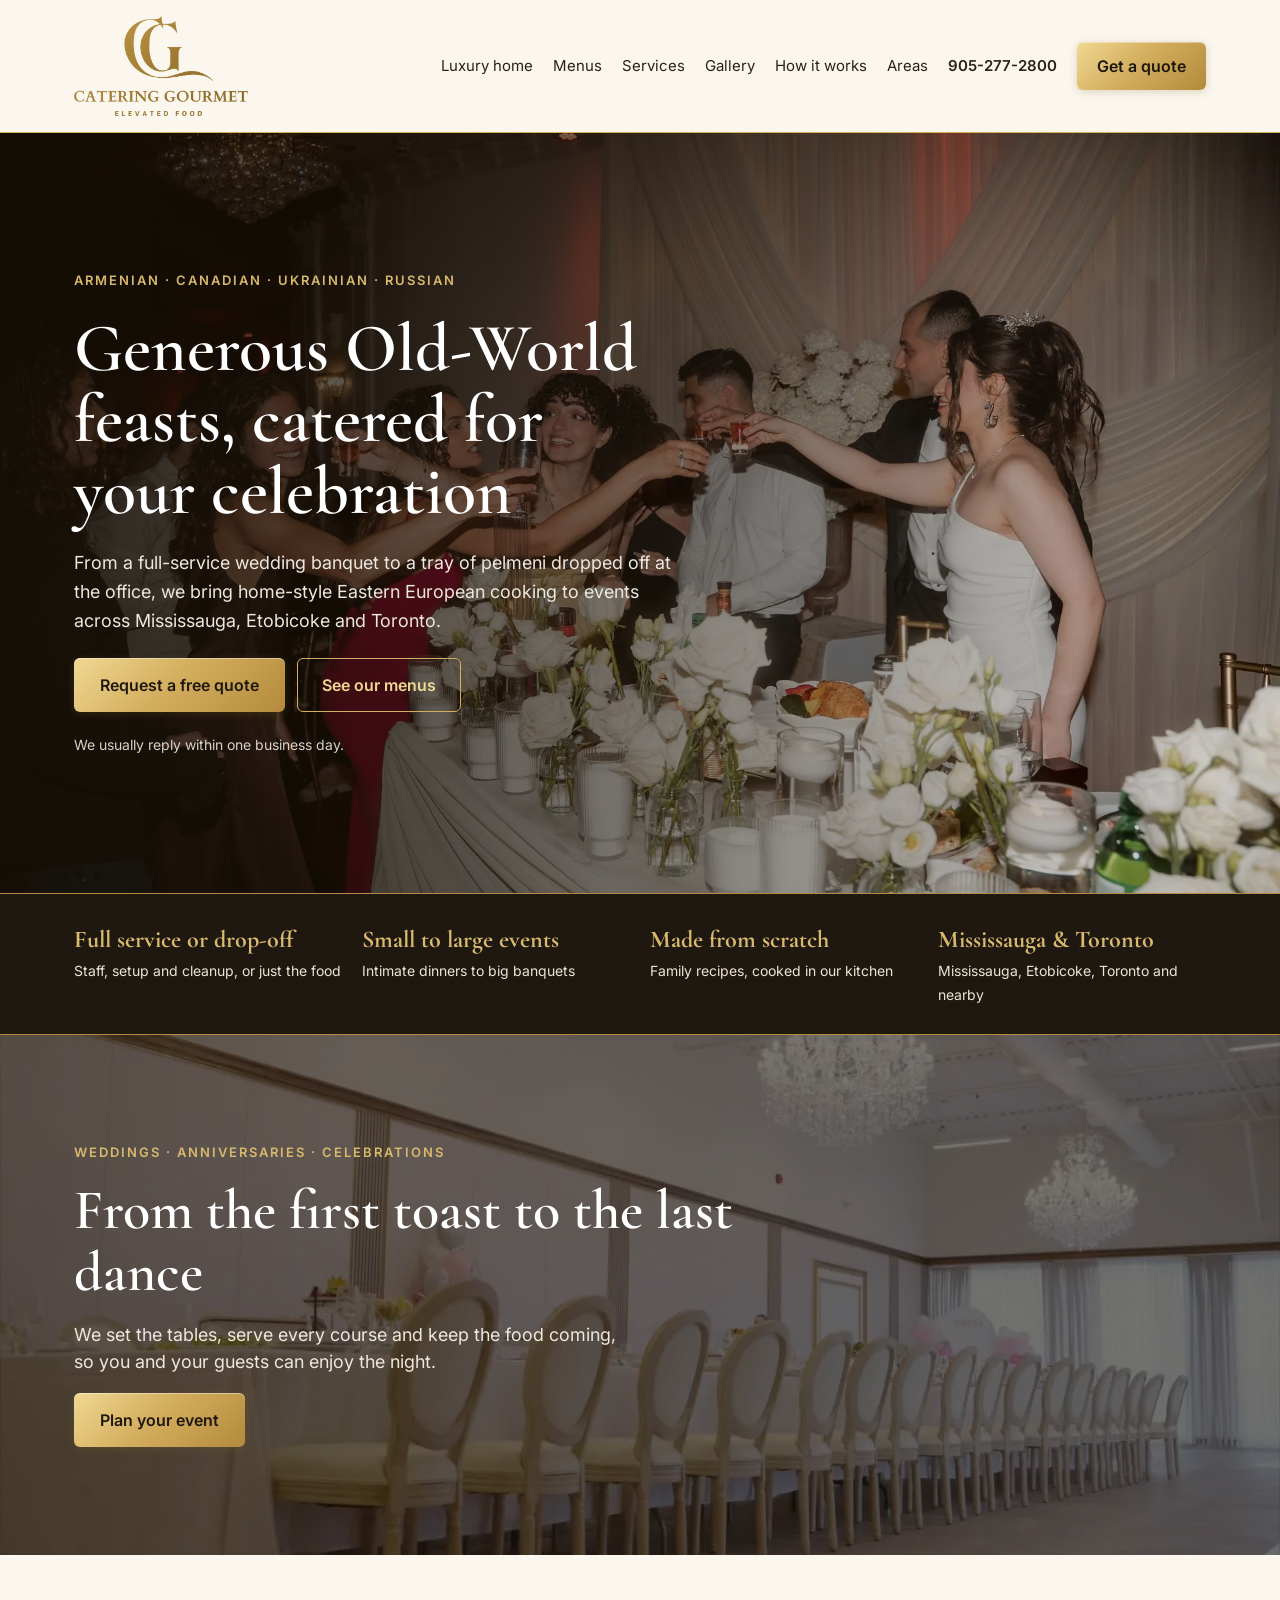
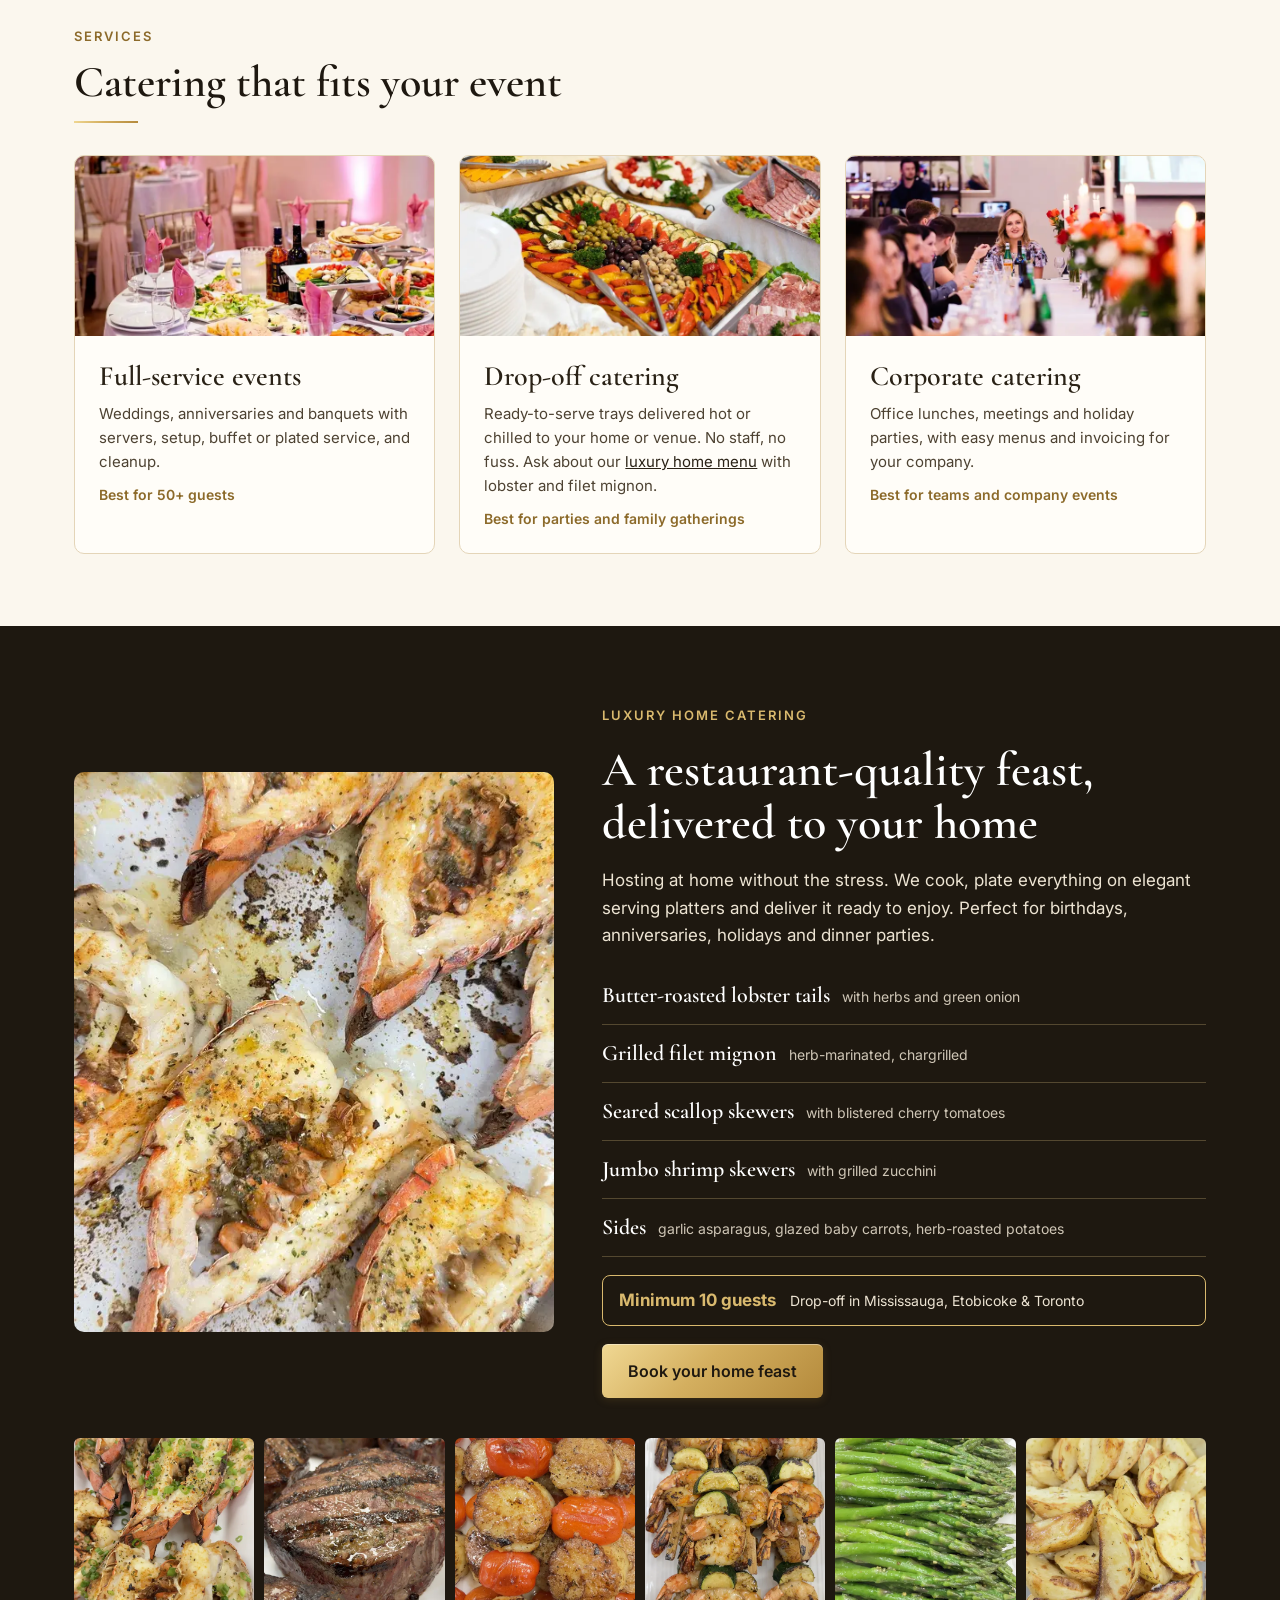
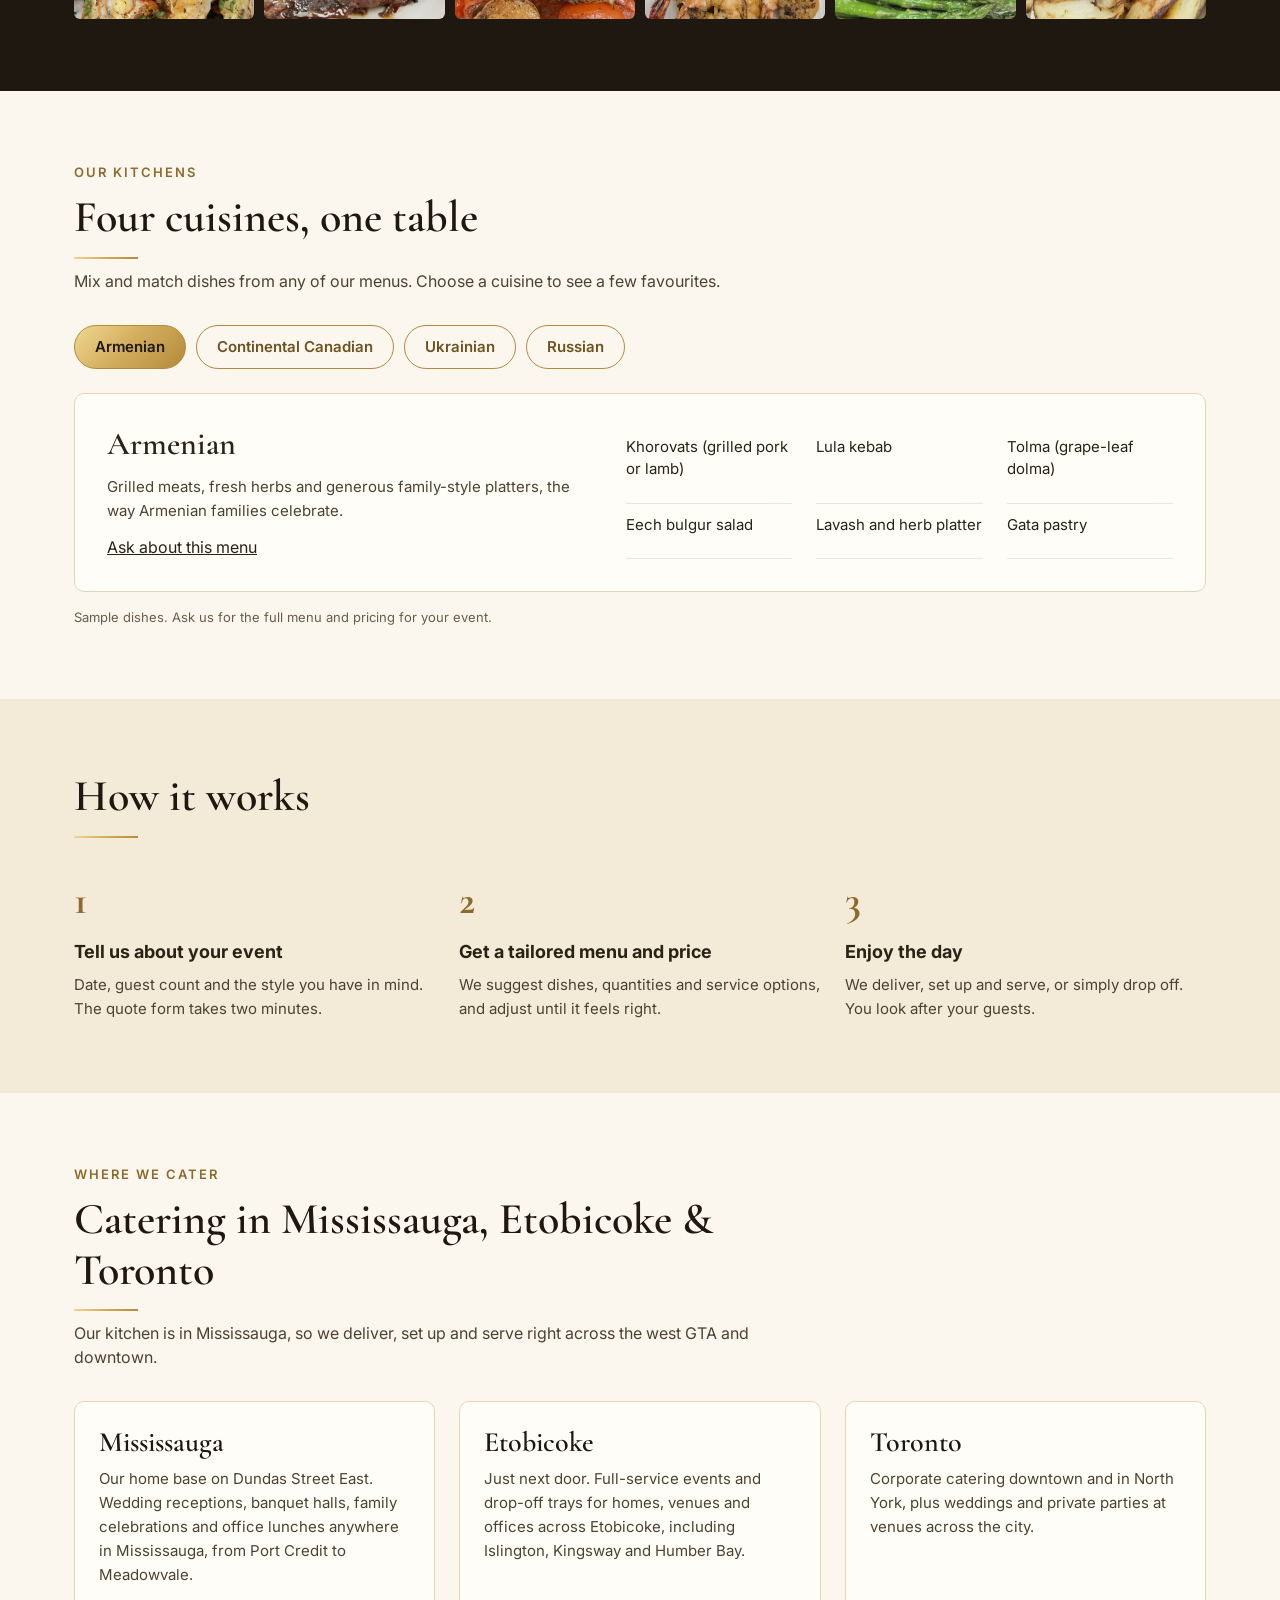
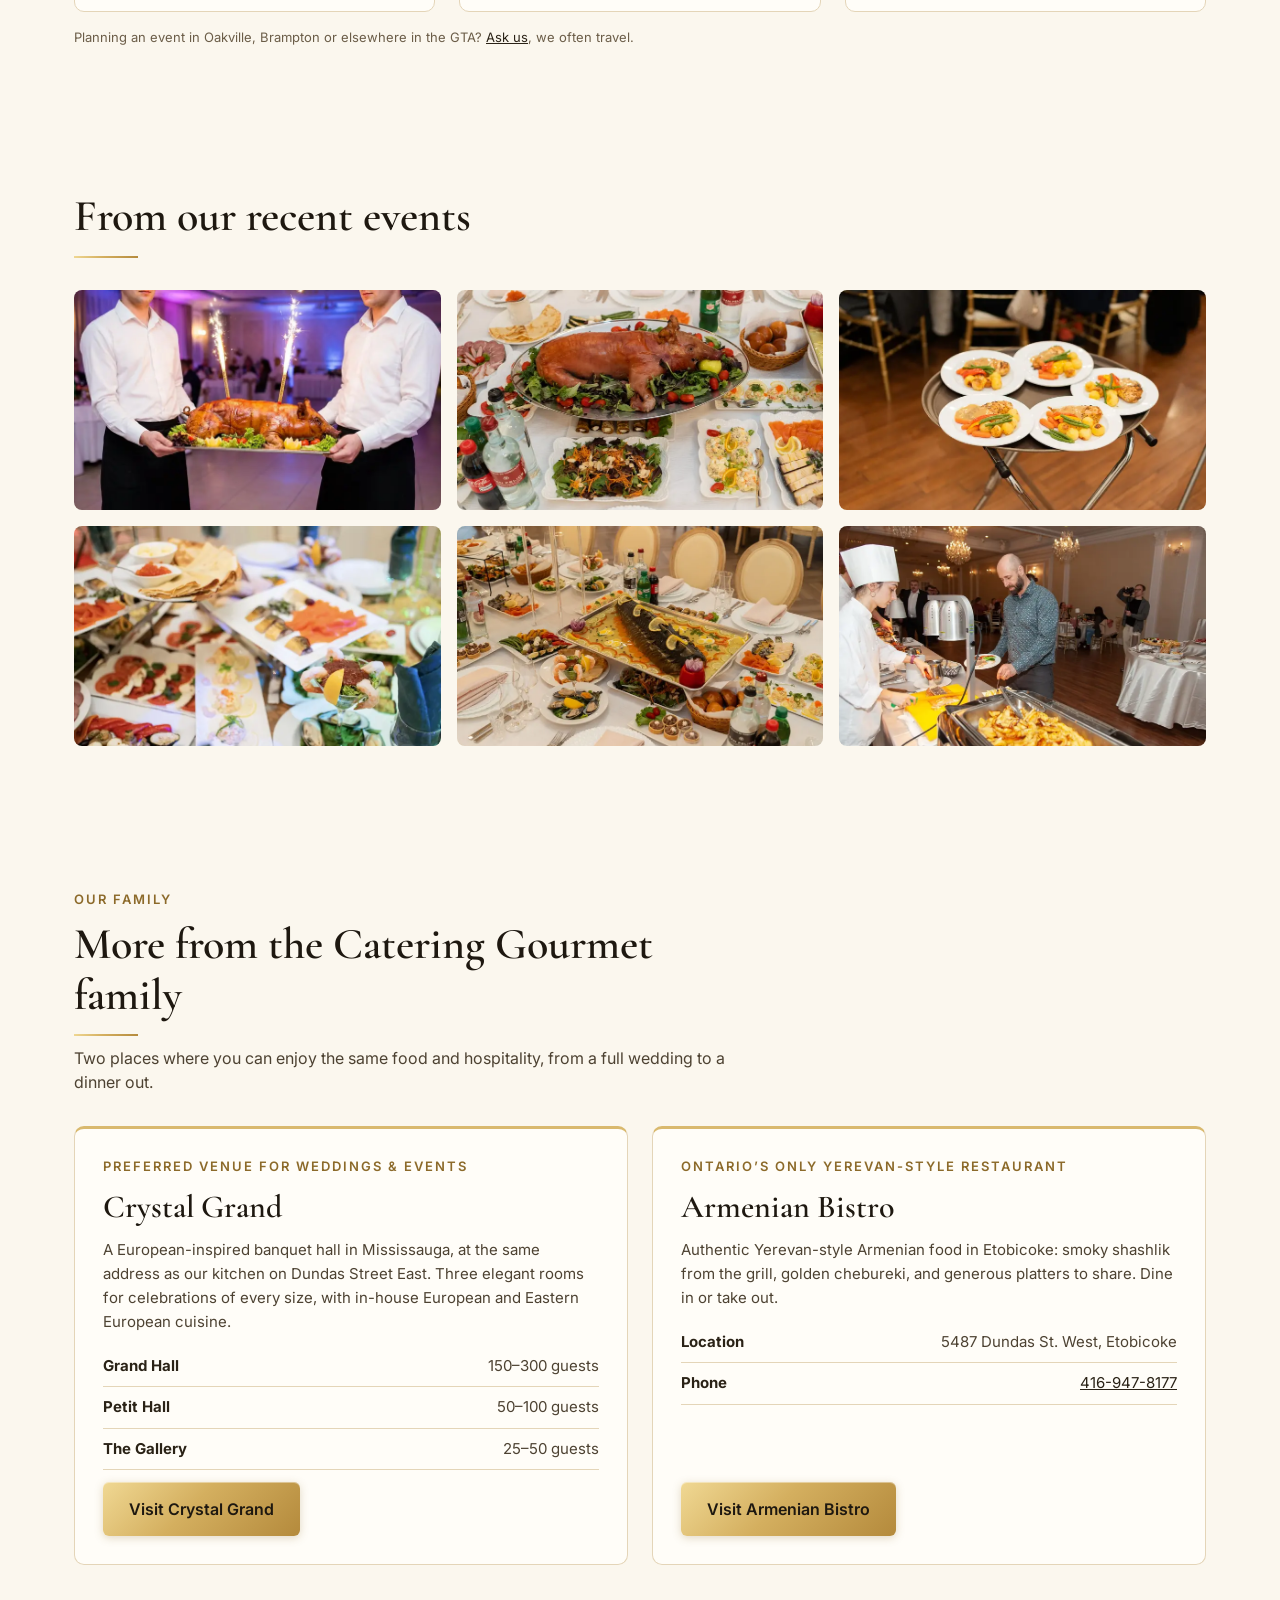
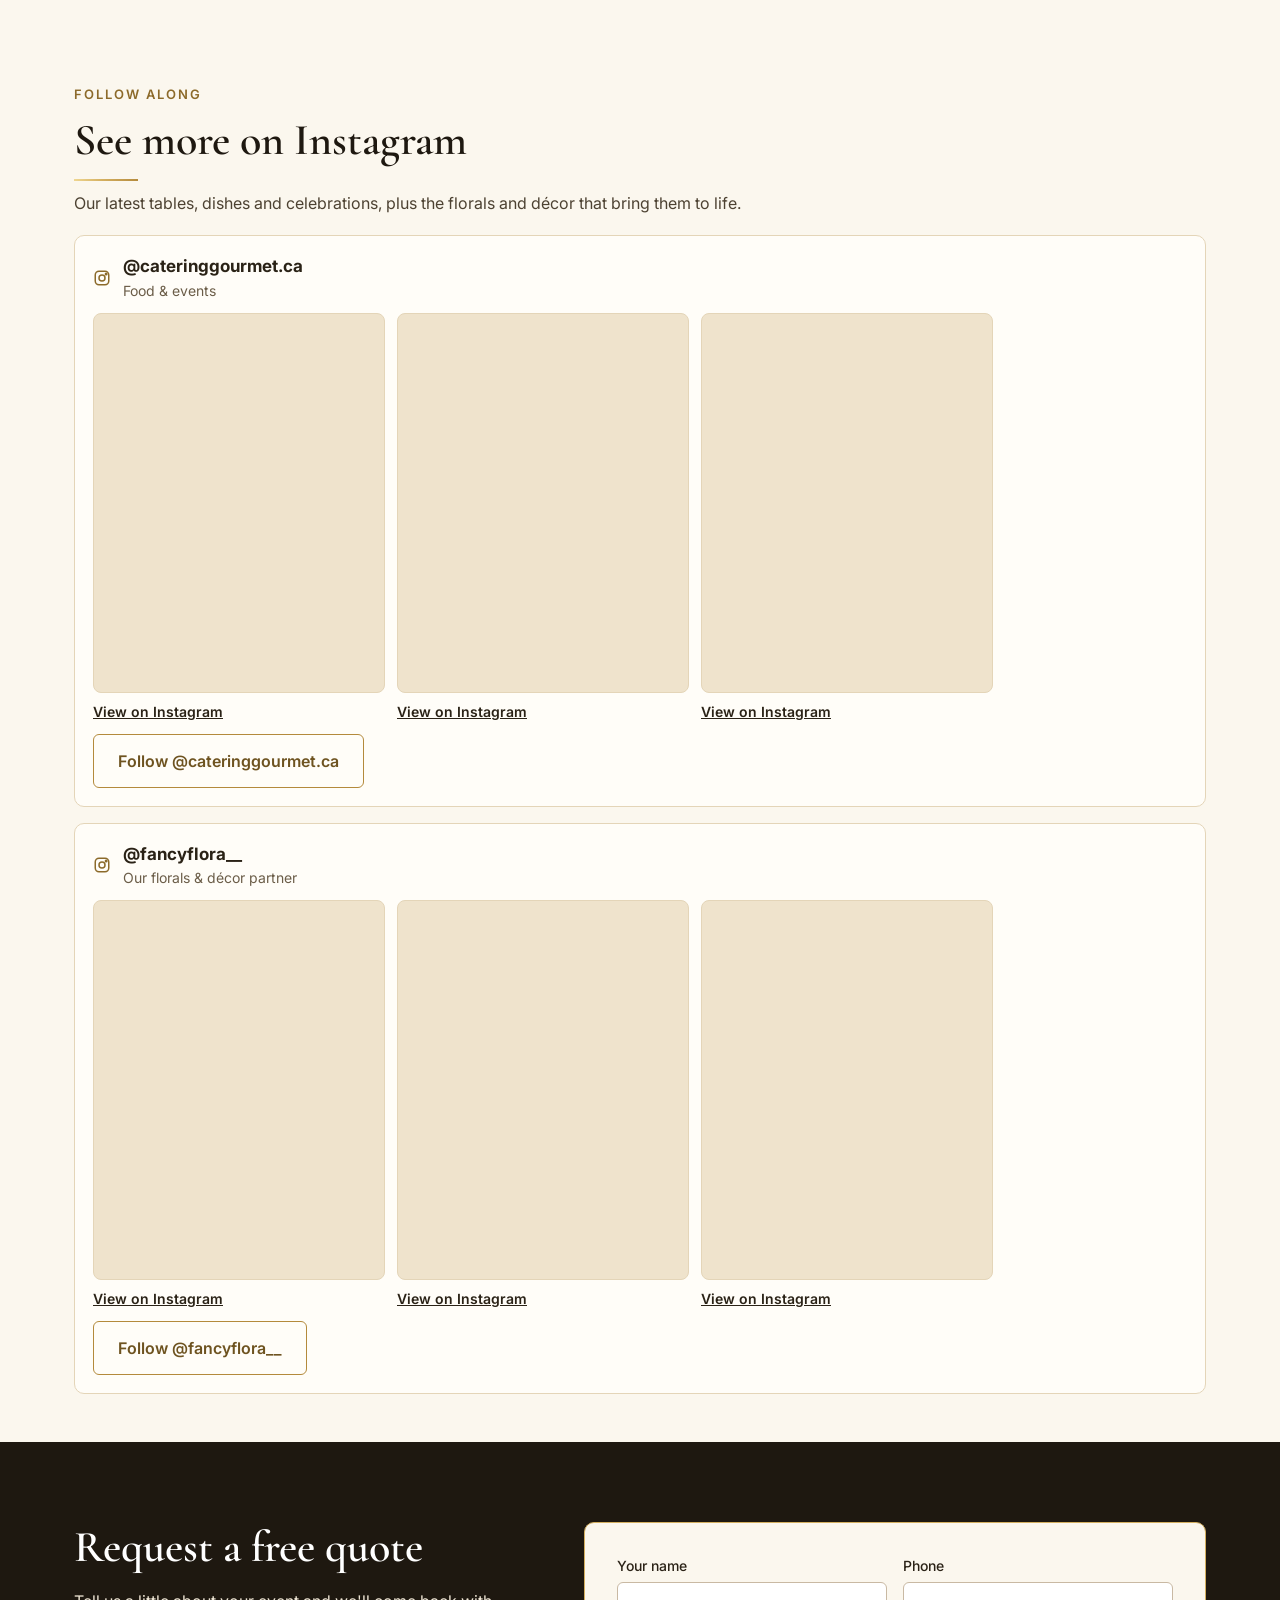
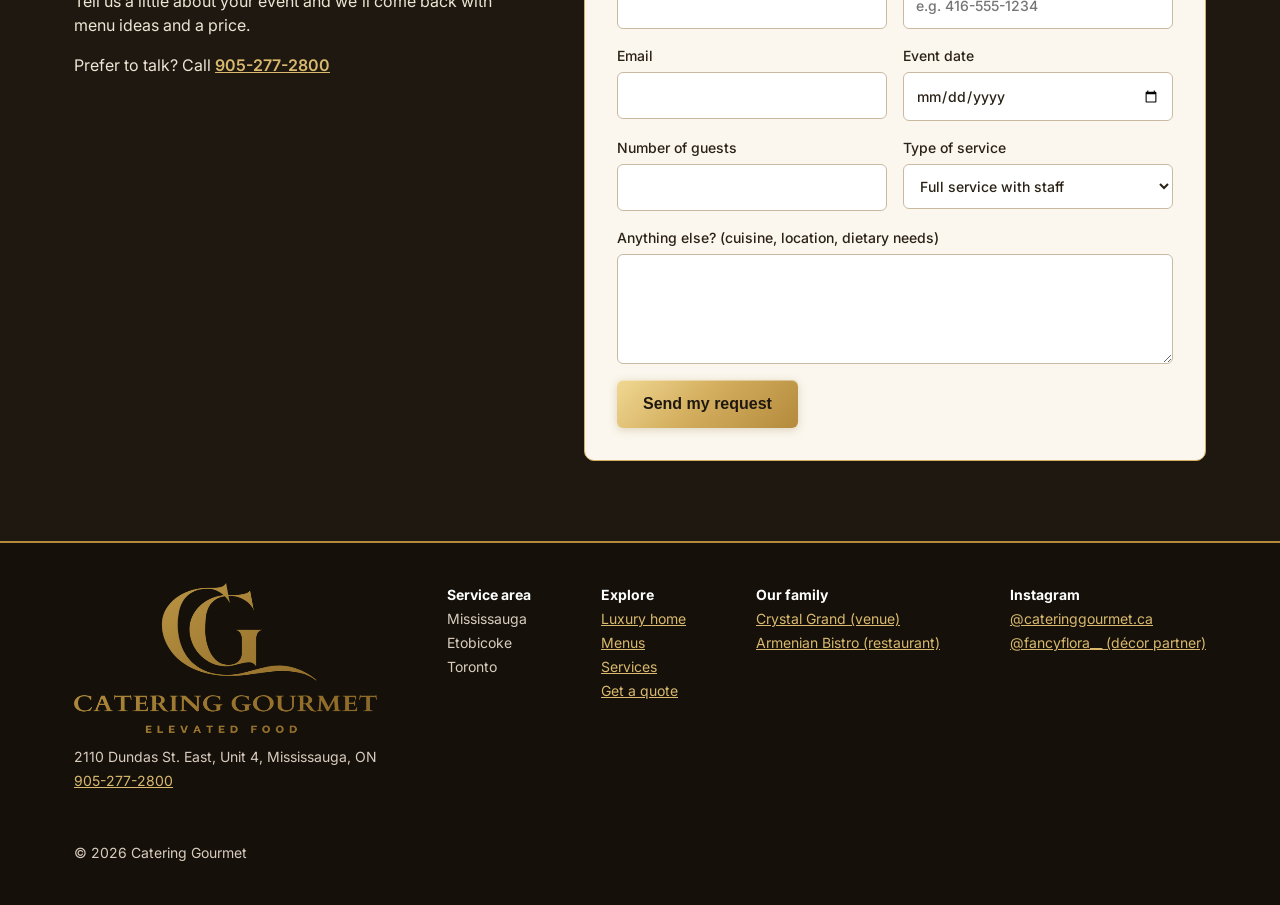
==== index.html @ f861a627 "Add family section linking Crystal Grand and Armenian Bistro Co-Authored-By: Claude Opus 5.5 <norepl" ====
<!doctype html>
<html lang="en">
<head>
<meta charset="utf-8">
<meta name="viewport" content="width=device-width, initial-scale=1">
<title>Catering in Mississauga, Etobicoke &amp; Toronto | Catering Gourmet</title>
<meta name="description" content="Wedding, event and corporate catering in Mississauga, Etobicoke and Toronto. Full-service, luxury home drop-off (lobster, filet mignon) or party trays, with Armenian, Canadian, Ukrainian and Russian menus. Request a free quote.">
<link rel="canonical" href="https://cateringgourmet.ca/">
<meta property="og:title" content="Catering Gourmet | Catering in Mississauga, Etobicoke &amp; Toronto">
<meta property="og:image" content="https://cateringgourmet.ca/images/wedding-toast.jpg">
<meta property="og:locale" content="en_CA">
<meta name="geo.region" content="CA-ON">
<meta name="geo.placename" content="Mississauga">
<meta property="og:description" content="Armenian, Canadian, Ukrainian and Russian catering for weddings, parties and offices in Mississauga, Etobicoke and Toronto.">
<meta property="og:type" content="website">
<meta property="og:url" content="https://cateringgourmet.ca/">
<link rel="preconnect" href="https://fonts.googleapis.com">
<link rel="preconnect" href="https://fonts.gstatic.com" crossorigin>
<link href="https://fonts.googleapis.com/css2?family=Cormorant+Garamond:wght@600;700&family=Inter:wght@400;600&display=swap" rel="stylesheet">
<link rel="preload" as="image" href="images/wedding-toast-800.webp" imagesrcset="images/wedding-toast-800.webp 800w, images/wedding-toast.webp 2000w" imagesizes="100vw" fetchpriority="high">
<link rel="stylesheet" href="styles.css">
<script type="application/ld+json">
{
  "@context": "https://schema.org",
  "@type": ["LocalBusiness", "FoodEstablishment"],
  "name": "Catering Gourmet",
  "description": "Full-service and drop-off catering for weddings, private events and corporate functions in Mississauga, Etobicoke and Toronto.",
  "url": "https://cateringgourmet.ca/",
  "logo": "https://cateringgourmet.ca/images/logo.png",
  "image": "https://cateringgourmet.ca/images/wedding-toast.jpg",
  "telephone": "+1-905-277-2800",
  "servesCuisine": ["Armenian", "Canadian", "Ukrainian", "Russian"],
  "areaServed": [
    {"@type": "City", "name": "Mississauga"},
    {"@type": "Place", "name": "Etobicoke"},
    {"@type": "City", "name": "Toronto"}
  ],
  "sameAs": ["https://www.instagram.com/cateringgourmet.ca/"],
  "address": {
    "@type": "PostalAddress",
    "streetAddress": "2110 Dundas St. East, Unit 4",
    "addressLocality": "Mississauga",
    "addressRegion": "ON",
    "addressCountry": "CA"
  }
}
</script>
</head>
<body>

<header class="site-header">
  <div class="wrap">
    <a class="logo" href="#top"><img src="images/logo-gold.png" alt="Catering Gourmet – Elevated Food" width="174" height="100"></a>
    <nav class="nav" aria-label="Main">
      <a href="#luxury">Luxury home</a>
      <a href="#menus">Menus</a>
      <a href="#services">Services</a>
      <a href="#gallery">Gallery</a>
      <a href="#how">How it works</a>
      <a href="#areas">Areas</a>
      <a class="phone" href="tel:+19052772800">905-277-2800</a>
      <a class="btn" href="#quote">Get a quote</a>
    </nav>
  </div>
</header>

<main id="top">
  <section class="hero">
    <img class="hero-bg" src="images/wedding-toast.webp" srcset="images/wedding-toast-800.webp 800w, images/wedding-toast.webp 2000w" sizes="100vw" alt="Wedding guests raising a toast with the bride and groom at the head table" width="2000" height="1333" fetchpriority="high">
    <div class="wrap hero-text">
      <span class="eyebrow">Armenian &middot; Canadian &middot; Ukrainian &middot; Russian</span>
      <h1>Generous Old-World feasts, catered for your celebration</h1>
      <p>From a full-service wedding banquet to a tray of pelmeni dropped off at the office, we bring home-style Eastern European cooking to events across Mississauga, Etobicoke and Toronto.</p>
      <div class="actions">
        <a class="btn" href="#quote">Request a free quote</a>
        <a class="btn btn-outline" href="#menus">See our menus</a>
      </div>
      <span class="note">We usually reply within one business day.</span>
    </div>
  </section>

  <section class="highlights" aria-label="Highlights">
    <div class="wrap">
      <div><strong>Full service or drop-off</strong><span>Staff, setup and cleanup, or just the food</span></div>
      <div><strong>Small to large events</strong><span>Intimate dinners to big banquets</span></div>
      <div><strong>Made from scratch</strong><span>Family recipes, cooked in our kitchen</span></div>
      <div><strong>Mississauga &amp; Toronto</strong><span>Mississauga, Etobicoke, Toronto and nearby</span></div>
    </div>
  </section>

  <section class="reel" aria-label="Our events">
    <video muted loop playsinline preload="none" poster="images/events-reel-poster.webp" aria-hidden="true" data-src="images/events-reel.mp4">
    </video>
    <div class="wrap">
      <span class="eyebrow">Weddings &middot; Anniversaries &middot; Celebrations</span>
      <h2>From the first toast to the last dance</h2>
      <p>We set the tables, serve every course and keep the food coming, so you and your guests can enjoy the night.</p>
      <a class="btn" href="#quote">Plan your event</a>
    </div>
  </section>

  <section id="services" class="wrap block">
    <div class="section-head">
      <span class="eyebrow">Services</span>
      <h2>Catering that fits your event</h2>
    </div>
    <div class="cards">
      <article class="card">
        <div class="photo"><img src="images/wedding-reception.webp" srcset="images/wedding-reception-800.webp 800w, images/wedding-reception.webp 870w" sizes="(max-width: 700px) 100vw, 400px" alt="Wedding reception table set with appetizers, blush napkins and gold chairs" width="870" height="768" loading="lazy"></div>
        <div class="card-body">
          <h3>Full-service events</h3>
          <p>Weddings, anniversaries and banquets with servers, setup, buffet or plated service, and cleanup.</p>
          <span class="ideal">Best for 50+ guests</span>
        </div>
      </article>
      <article class="card">
        <div class="photo"><img src="images/antipasto-buffet.webp" srcset="images/antipasto-buffet-800.webp 800w, images/antipasto-buffet.webp 1400w" sizes="(max-width: 700px) 100vw, 400px" alt="Antipasto buffet with grilled vegetables, olives, cheeses and cured meats" width="1400" height="933" loading="lazy"></div>
        <div class="card-body">
          <h3>Drop-off catering</h3>
          <p>Ready-to-serve trays delivered hot or chilled to your home or venue. No staff, no fuss. Ask about our <a href="#luxury">luxury home menu</a> with lobster and filet mignon.</p>
          <span class="ideal">Best for parties and family gatherings</span>
        </div>
      </article>
      <article class="card">
        <div class="photo"><img src="images/candlelit-dinner.webp" srcset="images/candlelit-dinner-800.webp 800w, images/candlelit-dinner.webp 1400w" sizes="(max-width: 700px) 100vw, 400px" alt="Guests at a long candlelit dinner table with roses" width="1400" height="933" loading="lazy" style="object-position:45% 40%"></div>
        <div class="card-body">
          <h3>Corporate catering</h3>
          <p>Office lunches, meetings and holiday parties, with easy menus and invoicing for your company.</p>
          <span class="ideal">Best for teams and company events</span>
        </div>
      </article>
    </div>
  </section>

  <section id="luxury" class="lux">
    <div class="wrap lux-inner">
      <div class="lux-photo">
        <img src="images/lux-spread.webp" srcset="images/lux-spread-600.webp 600w, images/lux-spread.webp 900w" sizes="(max-width: 700px) 100vw, 480px" alt="Butter-roasted lobster tails with herbs on a white serving platter" width="900" height="1600" loading="lazy">
      </div>
      <div class="lux-text">
        <span class="eyebrow">Luxury home catering</span>
        <h2>A restaurant-quality feast, delivered to your home</h2>
        <p>Hosting at home without the stress. We cook, plate everything on elegant serving platters and deliver it ready to enjoy. Perfect for birthdays, anniversaries, holidays and dinner parties.</p>
        <ul class="lux-menu">
          <li><strong>Butter-roasted lobster tails</strong><span>with herbs and green onion</span></li>
          <li><strong>Grilled filet mignon</strong><span>herb-marinated, chargrilled</span></li>
          <li><strong>Seared scallop skewers</strong><span>with blistered cherry tomatoes</span></li>
          <li><strong>Jumbo shrimp skewers</strong><span>with grilled zucchini</span></li>
          <li><strong>Sides</strong><span>garlic asparagus, glazed baby carrots, herb-roasted potatoes</span></li>
        </ul>
        <div class="lux-min"><strong>Minimum 10 guests</strong><span>Drop-off in Mississauga, Etobicoke &amp; Toronto</span></div>
        <a class="btn" href="#quote">Book your home feast</a>
      </div>
    </div>
    <div class="wrap lux-strip">
      <img src="images/lux-lobster.webp" alt="Butter-roasted lobster tails with green onion" width="600" height="600" loading="lazy">
      <img src="images/lux-filet.webp" alt="Grilled filet mignon" width="600" height="600" loading="lazy">
      <img src="images/lux-scallops.webp" alt="Seared scallop and cherry tomato skewers" width="600" height="600" loading="lazy">
      <img src="images/lux-shrimp.webp" alt="Jumbo shrimp and zucchini skewers" width="600" height="600" loading="lazy">
      <img src="images/lux-asparagus.webp" alt="Garlic asparagus" width="600" height="600" loading="lazy">
      <img src="images/lux-potatoes.webp" alt="Herb-roasted potato wedges" width="600" height="600" loading="lazy">
    </div>
  </section>

  <section id="menus" class="wrap block">
    <div class="section-head">
      <span class="eyebrow">Our kitchens</span>
      <h2>Four cuisines, one table</h2>
      <p>Mix and match dishes from any of our menus. Choose a cuisine to see a few favourites.</p>
    </div>
    <div class="tabs" role="tablist" aria-label="Cuisines">
      <button class="tab" role="tab" id="tab-armenian" aria-controls="p-armenian" aria-selected="true">Armenian</button>
      <button class="tab" role="tab" id="tab-canadian" aria-controls="p-canadian" aria-selected="false">Continental Canadian</button>
      <button class="tab" role="tab" id="tab-ukrainian" aria-controls="p-ukrainian" aria-selected="false">Ukrainian</button>
      <button class="tab" role="tab" id="tab-russian" aria-controls="p-russian" aria-selected="false">Russian</button>
    </div>

    <div class="panel" role="tabpanel" id="p-armenian" aria-labelledby="tab-armenian">
      <div class="panel-intro">
        <h3>Armenian</h3>
        <p>Grilled meats, fresh herbs and generous family-style platters, the way Armenian families celebrate.</p>
        <a href="#quote">Ask about this menu</a>
      </div>
      <ul class="dishes">
        <li>Khorovats (grilled pork or lamb)</li><li>Lula kebab</li><li>Tolma (grape-leaf dolma)</li>
        <li>Eech bulgur salad</li><li>Lavash and herb platter</li><li>Gata pastry</li>
      </ul>
    </div>
    <div class="panel" role="tabpanel" id="p-canadian" aria-labelledby="tab-canadian">
      <div class="panel-intro">
        <h3>Continental Canadian</h3>
        <p>Crowd-pleasing classics for mixed groups, offices and formal dinners.</p>
        <a href="#quote">Ask about this menu</a>
      </div>
      <ul class="dishes">
        <li>Roast beef with jus</li><li>Herb-roasted chicken</li><li>Atlantic salmon fillet</li>
        <li>Seasonal roasted vegetables</li><li>Garden and Caesar salads</li><li>Dessert and fruit platters</li>
      </ul>
    </div>
    <div class="panel" role="tabpanel" id="p-ukrainian" aria-labelledby="tab-ukrainian">
      <div class="panel-intro">
        <h3>Ukrainian</h3>
        <p>Comforting, colourful dishes rooted in Ukrainian village cooking.</p>
        <a href="#quote">Ask about this menu</a>
      </div>
      <ul class="dishes">
        <li>Red borscht with pampushky</li><li>Varenyky (potato, cheese or cherry)</li><li>Holubtsi (cabbage rolls)</li>
        <li>Chicken Kyiv</li><li>Deruny potato pancakes</li><li>Syrnyky</li>
      </ul>
    </div>
    <div class="panel" role="tabpanel" id="p-russian" aria-labelledby="tab-russian">
      <div class="panel-intro">
        <h3>Russian</h3>
        <p>The classic zakuski table and hearty mains that make a banquet feel like home.</p>
        <a href="#quote">Ask about this menu</a>
      </div>
      <ul class="dishes">
        <li>Olivier salad</li><li>Pelmeni</li><li>Beef stroganoff</li>
        <li>Blini with salmon or caviar</li><li>Herring &ldquo;under a fur coat&rdquo;</li><li>Napoleon cake</li>
      </ul>
    </div>
    <p class="fineprint">Sample dishes. Ask us for the full menu and pricing for your event.</p>
  </section>

  <section id="how" class="how block">
    <div class="wrap">
      <div class="section-head"><h2>How it works</h2></div>
      <ol class="steps">
        <li><span class="num">1</span><strong>Tell us about your event</strong><span>Date, guest count and the style you have in mind. The quote form takes two minutes.</span></li>
        <li><span class="num">2</span><strong>Get a tailored menu and price</strong><span>We suggest dishes, quantities and service options, and adjust until it feels right.</span></li>
        <li><span class="num">3</span><strong>Enjoy the day</strong><span>We deliver, set up and serve, or simply drop off. You look after your guests.</span></li>
      </ol>
    </div>
  </section>

  <section id="areas" class="wrap block">
    <div class="section-head">
      <span class="eyebrow">Where we cater</span>
      <h2>Catering in Mississauga, Etobicoke &amp; Toronto</h2>
      <p>Our kitchen is in Mississauga, so we deliver, set up and serve right across the west GTA and downtown.</p>
    </div>
    <div class="areas">
      <article>
        <h3>Mississauga</h3>
        <p>Our home base on Dundas Street East. Wedding receptions, banquet halls, family celebrations and office lunches anywhere in Mississauga, from Port Credit to Meadowvale.</p>
      </article>
      <article>
        <h3>Etobicoke</h3>
        <p>Just next door. Full-service events and drop-off trays for homes, venues and offices across Etobicoke, including Islington, Kingsway and Humber Bay.</p>
      </article>
      <article>
        <h3>Toronto</h3>
        <p>Corporate catering downtown and in North York, plus weddings and private parties at venues across the city.</p>
      </article>
    </div>
    <p class="fineprint">Planning an event in Oakville, Brampton or elsewhere in the GTA? <a href="#quote">Ask us</a>, we often travel.</p>
  </section>

  <section id="gallery" class="wrap block">
    <div class="section-head"><h2>From our recent events</h2></div>
    <div class="gallery">
      <div class="photo"><img src="images/suckling-pig-sparklers.webp" srcset="images/suckling-pig-sparklers-800.webp 800w, images/suckling-pig-sparklers.webp 1365w" sizes="(max-width: 700px) 100vw, 400px" alt="Servers presenting a roast suckling pig with sparklers" width="1365" height="768" loading="lazy"></div>
      <div class="photo"><img src="images/roast-suckling-pig.webp" srcset="images/roast-suckling-pig-800.webp 800w, images/roast-suckling-pig.webp 1400w" sizes="(max-width: 700px) 100vw, 400px" alt="Whole roast suckling pig surrounded by salads and appetizers" width="1400" height="933" loading="lazy"></div>
      <div class="photo"><img src="images/plated-service-tray.webp" srcset="images/plated-service-tray-800.webp 800w, images/plated-service-tray.webp 1400w" sizes="(max-width: 700px) 100vw, 400px" alt="Tray of plated chicken dinners ready to be served" width="1400" height="933" loading="lazy"></div>
      <div class="photo"><img src="images/family-style-zakuski.webp" srcset="images/family-style-zakuski-800.webp 800w, images/family-style-zakuski.webp 1400w" sizes="(max-width: 700px) 100vw, 400px" alt="Platters of smoked salmon, blini with red caviar, salads and shrimp cocktail" width="1400" height="1010" loading="lazy"></div>
      <div class="photo"><img src="images/banquet-table.webp" srcset="images/banquet-table-800.webp 800w, images/banquet-table.webp 1600w" sizes="(max-width: 700px) 100vw, 400px" alt="Banquet table with a whole sturgeon in aspic, shrimp cocktails and smoked fish" width="1600" height="1066" loading="lazy"></div>
      <div class="photo"><img src="images/carving-station.webp" srcset="images/carving-station-800.webp 800w, images/carving-station.webp 1400w" sizes="(max-width: 700px) 100vw, 400px" alt="Chef serving at a buffet carving station in a chandelier-lit banquet hall" width="1400" height="933" loading="lazy"></div>
    </div>
    <!-- Add a real client review here when you have one:
    <figure class="review">
      <blockquote>Review text</blockquote>
      <cite>Client name, type of event</cite>
    </figure>
    -->
  </section>

  <section id="family" class="wrap block">
    <div class="section-head">
      <span class="eyebrow">Our family</span>
      <h2>More from the Catering Gourmet family</h2>
      <p>Two places where you can enjoy the same food and hospitality, from a full wedding to a dinner out.</p>
    </div>
    <div class="family">
      <article>
        <span class="eyebrow">Preferred venue for weddings &amp; events</span>
        <h3>Crystal Grand</h3>
        <p>A European-inspired banquet hall in Mississauga, at the same address as our kitchen on Dundas Street East. Three elegant rooms for celebrations of every size, with in-house European and Eastern European cuisine.</p>
        <ul>
          <li><strong>Grand Hall</strong><span>150&ndash;300 guests</span></li>
          <li><strong>Petit Hall</strong><span>50&ndash;100 guests</span></li>
          <li><strong>The Gallery</strong><span>25&ndash;50 guests</span></li>
        </ul>
        <a class="btn" href="https://crystalgrand.ca/" target="_blank" rel="noopener">Visit Crystal Grand</a>
      </article>
      <article>
        <span class="eyebrow">Ontario&rsquo;s only Yerevan-style restaurant</span>
        <h3>Armenian Bistro</h3>
        <p>Authentic Yerevan-style Armenian food in Etobicoke: smoky shashlik from the grill, golden chebureki, and generous platters to share. Dine in or take out.</p>
        <ul>
          <li><strong>Location</strong><span>5487 Dundas St. West, Etobicoke</span></li>
          <li><strong>Phone</strong><span><a href="tel:+14169478177">416-947-8177</a></span></li>
        </ul>
        <a class="btn" href="https://armenianbistro.ca/" target="_blank" rel="noopener">Visit Armenian Bistro</a>
      </article>
    </div>
  </section>

  <section id="instagram" class="wrap block">
    <div class="section-head">
      <span class="eyebrow">Follow along</span>
      <h2>See more on Instagram</h2>
      <p>Our latest tables, dishes and celebrations, plus the florals and d&eacute;cor that bring them to life.</p>
    </div>
    <div class="ig-grid">
      <article class="ig-card">
        <div class="ig-head"><svg aria-hidden="true" width="18" height="18" viewBox="0 0 24 24" fill="none" stroke="currentColor" stroke-width="2" stroke-linecap="round" stroke-linejoin="round"><rect x="3" y="3" width="18" height="18" rx="5"/><circle cx="12" cy="12" r="4"/><circle cx="17.5" cy="6.5" r="1" fill="currentColor"/></svg><div><strong>@cateringgourmet.ca</strong><span>Food &amp; events</span></div></div>
        <div class="ig-posts">
          <figure class="ig-post"><iframe data-src="https://www.instagram.com/p/C6MCtI8uzN8/embed" title="Instagram post from @cateringgourmet.ca" loading="lazy" scrolling="no" allowtransparency="true"></iframe><a href="https://www.instagram.com/cateringgourmet.ca/p/C6MCtI8uzN8/" target="_blank" rel="noopener">View on Instagram</a></figure>
          <figure class="ig-post"><iframe data-src="https://www.instagram.com/p/C56A40ju1L7/embed" title="Instagram post from @cateringgourmet.ca" loading="lazy" scrolling="no" allowtransparency="true"></iframe><a href="https://www.instagram.com/cateringgourmet.ca/p/C56A40ju1L7/" target="_blank" rel="noopener">View on Instagram</a></figure>
          <figure class="ig-post"><iframe data-src="https://www.instagram.com/p/C7mMuZBuo40/embed" title="Instagram post from @cateringgourmet.ca" loading="lazy" scrolling="no" allowtransparency="true"></iframe><a href="https://www.instagram.com/cateringgourmet.ca/p/C7mMuZBuo40/" target="_blank" rel="noopener">View on Instagram</a></figure>
        </div>
        <a class="btn btn-outline" href="https://www.instagram.com/cateringgourmet.ca/" target="_blank" rel="noopener">Follow @cateringgourmet.ca</a>
      </article>
      <article class="ig-card">
        <div class="ig-head"><svg aria-hidden="true" width="18" height="18" viewBox="0 0 24 24" fill="none" stroke="currentColor" stroke-width="2" stroke-linecap="round" stroke-linejoin="round"><rect x="3" y="3" width="18" height="18" rx="5"/><circle cx="12" cy="12" r="4"/><circle cx="17.5" cy="6.5" r="1" fill="currentColor"/></svg><div><strong>@fancyflora__</strong><span>Our florals &amp; d&eacute;cor partner</span></div></div>
        <div class="ig-posts">
          <figure class="ig-post"><iframe data-src="https://www.instagram.com/p/DV340SHFZna/embed" title="Instagram post from @fancyflora__" loading="lazy" scrolling="no" allowtransparency="true"></iframe><a href="https://www.instagram.com/fancyflora__/p/DV340SHFZna/" target="_blank" rel="noopener">View on Instagram</a></figure>
          <figure class="ig-post"><iframe data-src="https://www.instagram.com/reel/Dew52a2RA4B/embed" title="Instagram post from @fancyflora__" loading="lazy" scrolling="no" allowtransparency="true"></iframe><a href="https://www.instagram.com/fancyflora__/reel/Dew52a2RA4B/" target="_blank" rel="noopener">View on Instagram</a></figure>
          <figure class="ig-post"><iframe data-src="https://www.instagram.com/p/DYfP5XrFUt7/embed" title="Instagram post from @fancyflora__" loading="lazy" scrolling="no" allowtransparency="true"></iframe><a href="https://www.instagram.com/fancyflora__/p/DYfP5XrFUt7/" target="_blank" rel="noopener">View on Instagram</a></figure>
        </div>
        <a class="btn btn-outline" href="https://www.instagram.com/fancyflora__/" target="_blank" rel="noopener">Follow @fancyflora__</a>
      </article>
    </div>
  </section>

  <section id="quote" class="quote">
    <div class="wrap">
      <div class="quote-intro">
        <h2>Request a free quote</h2>
        <p>Tell us a little about your event and we'll come back with menu ideas and a price.</p>
        <span>Prefer to talk? Call <a href="tel:+19052772800">905-277-2800</a></span>
      </div>
      <form name="quote" method="POST" action="/thank-you.html" data-netlify="true" netlify-honeypot="company-website">
        <input type="hidden" name="form-name" value="quote">
        <p class="hidden-field"><label>Leave this empty <input name="company-website"></label></p>
        <label>Your name<input type="text" name="name" autocomplete="name" required></label>
        <label>Phone<input type="tel" name="phone" autocomplete="tel" required inputmode="tel" placeholder="e.g. 416-555-1234" pattern="\D*(\d\D*){10,}" title="Please enter a phone number with area code, e.g. 416-555-1234"></label>
        <label>Email<input type="email" name="email" autocomplete="email" required></label>
        <label>Event date<input type="date" name="event-date"></label>
        <label>Number of guests<input type="number" name="guests" min="1"></label>
        <label>Type of service
          <select name="service">
            <option>Full service with staff</option>
            <option>Luxury home drop-off (10+ guests)</option>
            <option>Drop-off</option>
            <option>Corporate / office</option>
            <option>Not sure yet</option>
          </select>
        </label>
        <label class="full">Anything else? (cuisine, location, dietary needs)<textarea name="message" rows="4"></textarea></label>
        <button class="btn full" type="submit">Send my request</button>
      </form>
    </div>
  </section>
</main>

<footer class="site-footer">
  <div class="wrap">
    <div><img class="footer-logo" src="images/logo-gold.png" alt="Catering Gourmet" width="261" height="150" loading="lazy"><span>2110 Dundas St. East, Unit 4, Mississauga, ON</span><a href="tel:+19052772800">905-277-2800</a></div>
    <div><strong>Service area</strong><span>Mississauga</span><span>Etobicoke</span><span>Toronto</span></div>
    <div><strong>Explore</strong><a href="#luxury">Luxury home</a><a href="#menus">Menus</a><a href="#services">Services</a><a href="#quote">Get a quote</a></div>
    <div><strong>Our family</strong><a href="https://crystalgrand.ca/" target="_blank" rel="noopener">Crystal Grand (venue)</a><a href="https://armenianbistro.ca/" target="_blank" rel="noopener">Armenian Bistro (restaurant)</a></div>
    <div><strong>Instagram</strong><a href="https://www.instagram.com/cateringgourmet.ca/" target="_blank" rel="noopener">@cateringgourmet.ca</a><a href="https://www.instagram.com/fancyflora__/" target="_blank" rel="noopener">@fancyflora__ (d&eacute;cor partner)</a></div>
    <div><strong>&nbsp;</strong><span>&copy; <span id="year">2026</span> Catering Gourmet</span></div>
  </div>
</footer>

<script>
(function(){
  var tabs = document.querySelectorAll('.tab');
  function show(tab){
    tabs.forEach(function(t){
      var on = t === tab;
      t.setAttribute('aria-selected', on ? 'true' : 'false');
      t.tabIndex = on ? 0 : -1;
      document.getElementById(t.getAttribute('aria-controls')).hidden = !on;
    });
  }
  tabs.forEach(function(t, i){
    t.addEventListener('click', function(){ show(t); });
    t.addEventListener('keydown', function(e){
      var n = e.key === 'ArrowRight' ? 1 : e.key === 'ArrowLeft' ? -1 : 0;
      if (n) { var next = tabs[(i + n + tabs.length) % tabs.length]; show(next); next.focus(); }
    });
  });
  show(tabs[0]);
  document.getElementById('year').textContent = new Date().getFullYear();
  var v = document.querySelector('.reel video');
  var conn = navigator.connection || {};
  var still = conn.saveData || /2g|3g/.test(conn.effectiveType || "") || window.matchMedia('(prefers-reduced-motion: reduce)').matches;
  if (v && !still && 'IntersectionObserver' in window) {
    new IntersectionObserver(function(entries, obs){
      if (entries[0].isIntersecting) { v.src = v.dataset.src; v.play().catch(function(){}); obs.disconnect(); }
    }, { rootMargin: '0px' }).observe(v);
  }
  var ig = document.getElementById('instagram');
  var frames = ig ? ig.querySelectorAll('iframe[data-src]') : [];
  function loadIg(){ frames.forEach(function(f){ f.src = f.dataset.src; }); }
  if (ig && 'IntersectionObserver' in window) {
    new IntersectionObserver(function(entries, obs){
      if (entries[0].isIntersecting) { loadIg(); obs.disconnect(); }
    }, { rootMargin: '300px 0px' }).observe(ig);
  } else { loadIg(); }
})();
</script>
</body>
</html>
---- styles.css ----
:root{
  --ground:#FBF7EE; --paper:#FFFDF8; --sand:#F3EAD8; --photo:#EFE3CC; --line:#E4D5B8;
  --ink:#2A2216; --ink-2:#4D4232; --muted:#6B5D48;
  --wine:#2A2216; --wine-dark:#1E1810; --wine-deep:#15110A;
  --brass:#8C6A2A; --gold:#D9B96E; --on-dark:#EDE4D3;
  --gold-grad:linear-gradient(135deg,#F0D893 0%,#D4AF5F 45%,#B48A3C 100%);
  --serif:'Cormorant Garamond',Georgia,serif; --sans:Inter,system-ui,sans-serif;
}
*{box-sizing:border-box}
html{scroll-behavior:smooth}
body{margin:0;font-family:var(--sans);color:var(--ink);background:var(--ground);line-height:1.5}
img{max-width:100%;display:block}
a{color:var(--wine)} a:hover{color:var(--brass)}
.wrap{max-width:1180px;margin:0 auto;padding:0 24px}
h1,h2,h3{font-family:var(--serif);font-weight:600;color:var(--wine-dark);margin:0;line-height:1.15}
.eyebrow{font-size:13px;letter-spacing:2px;text-transform:uppercase;color:var(--brass);font-weight:600}
.btn{display:inline-block;text-decoration:none;background:var(--wine);color:#fff;padding:15px 26px;border-radius:6px;font-weight:600;border:0;font-size:16px;cursor:pointer}
.btn:hover{background:#000;color:#fff;box-shadow:inset 0 -2px 0 var(--gold)}
.btn-outline{background:transparent;border:1.5px solid var(--wine);color:var(--wine);padding:14px 24px}
.btn-outline:hover{background:var(--wine);color:#fff}
.photo{background:var(--photo);border:1px dashed #B8A589;border-radius:10px;display:flex;align-items:center;justify-content:center;text-align:center;padding:16px;color:var(--muted);font-size:14px;overflow:hidden}
.photo img{width:100%;height:100%;object-fit:cover}
.photo:has(img){border:0;padding:0}

/* Header */
.site-header{border-bottom:1px solid var(--line);background:var(--ground);position:sticky;top:0;z-index:10}
.site-header .wrap{display:flex;flex-wrap:wrap;align-items:center;justify-content:space-between;gap:16px;padding-top:16px;padding-bottom:16px}
.logo{text-decoration:none;color:var(--wine);display:flex;flex-direction:column}
.logo img{height:100px;width:auto}
.footer-logo{height:150px;width:auto;margin-bottom:12px}
.logo strong{font-family:var(--serif);font-size:28px;line-height:1}
.logo span{font-size:11px;letter-spacing:2px;text-transform:uppercase;color:var(--muted);margin-top:4px}
.nav{display:flex;flex-wrap:wrap;align-items:center;gap:20px;font-size:15px}
.nav a{text-decoration:none;color:var(--ink)}
.nav .phone{font-weight:600}
.nav .btn{color:#fff;padding:12px 20px}

/* Hero */
.hero{position:relative;min-height:min(86vh,760px);display:flex;align-items:center;overflow:hidden;background:#0E0E0E;color:#fff}
.hero-bg{position:absolute;inset:0;width:100%;height:100%;object-fit:cover;object-position:60% 35%}
.hero::after{content:"";position:absolute;inset:0;background:linear-gradient(90deg,rgba(10,10,10,.82) 0%,rgba(10,10,10,.6) 45%,rgba(10,10,10,.15) 100%)}
.hero-text{position:relative;z-index:1;width:100%;display:flex;flex-direction:column;gap:22px;padding-top:96px;padding-bottom:96px}
.hero-text>*{max-width:600px}
.hero .eyebrow{color:var(--gold)}
.hero h1{color:#fff;font-size:clamp(42px,6vw,68px);line-height:1.05}
.hero p{margin:0;font-size:18px;line-height:1.6;color:#EDE8DF}
.hero .actions{display:flex;flex-wrap:wrap;gap:12px}
.hero .btn{background:#fff;color:#141414}
.hero .btn:hover{background:var(--gold);box-shadow:none}
.hero .btn-outline{background:transparent;color:#fff;border-color:#fff}
.hero .btn-outline:hover{background:#fff;color:#141414}
.hero .note{font-size:14px;color:#D9D3C8}

/* Highlights */
.highlights{background:var(--wine-dark);color:var(--ground)}
.highlights .wrap{display:grid;grid-template-columns:repeat(auto-fit,minmax(220px,1fr));gap:20px;padding-top:28px;padding-bottom:28px}
.highlights strong{display:block;font-family:var(--serif);font-size:24px;color:var(--gold)}
.highlights span{font-size:14px;color:var(--on-dark)}

/* Sections */
section.block{padding-top:72px;padding-bottom:72px}
.section-head{display:flex;flex-direction:column;gap:10px;margin-bottom:32px;max-width:680px}
.section-head h2{font-size:clamp(34px,4.5vw,44px)}
.section-head p{margin:0;font-size:16px;color:var(--ink-2)}
.cards{display:grid;grid-template-columns:repeat(auto-fit,minmax(260px,1fr));gap:24px}
.card{background:var(--paper);border:1px solid var(--line);border-radius:10px;overflow:hidden;display:flex;flex-direction:column}
.card .photo{height:180px;border-radius:0;border:0}
.card-body{padding:24px;display:flex;flex-direction:column;gap:10px}
.card h3{font-size:28px}
.card p{margin:0;font-size:15px;line-height:1.6;color:var(--ink-2)}
.card .ideal{font-size:14px;color:var(--brass);font-weight:600}

/* Luxury home */
.lux{background:var(--wine-dark);color:var(--on-dark);padding:80px 0 72px}
.lux-inner{display:flex;flex-wrap:wrap;gap:48px;align-items:center}
.lux-photo{flex:1 1 340px;min-width:0;max-width:480px}
.lux-photo img{width:100%;height:560px;object-fit:cover;border-radius:10px}
.lux-text{flex:1 1 420px;min-width:0;display:flex;flex-direction:column;gap:18px}
.lux-text .eyebrow{color:var(--gold)}
.lux-text h2{color:#fff;font-size:clamp(34px,4.5vw,48px);line-height:1.1}
.lux-text p{margin:0;font-size:17px;line-height:1.6}
.lux-menu{list-style:none;margin:0;padding:0;display:flex;flex-direction:column}
.lux-menu li{display:flex;flex-wrap:wrap;gap:4px 12px;align-items:baseline;padding:12px 0;border-bottom:1px solid rgba(210,181,122,.3)}
.lux-menu strong{font-family:var(--serif);font-size:22px;font-weight:600;color:#fff}
.lux-menu span{font-size:14px;color:#CFC6B6}
.lux-min{display:flex;flex-wrap:wrap;gap:6px 14px;align-items:baseline;border:1px solid var(--gold);border-radius:8px;padding:12px 16px}
.lux-min strong{color:var(--gold);font-size:17px}
.lux-min span{font-size:14px}
.lux .btn{align-self:flex-start;background:#fff;color:#141414}
.lux-strip{display:grid;grid-template-columns:repeat(6,minmax(0,1fr));gap:10px;margin-top:40px}
.lux-strip img{width:100%;height:auto;aspect-ratio:1;object-fit:cover;border-radius:6px}
@media (max-width:800px){.lux-strip{grid-template-columns:repeat(3,minmax(0,1fr))}.lux-photo img{height:380px}.lux{padding:56px 0}}

/* Menus */
.tabs{display:flex;flex-wrap:wrap;gap:10px;margin-bottom:24px}
.tab{min-height:44px;padding:10px 20px;border-radius:999px;font:600 15px var(--sans);cursor:pointer;background:transparent;color:var(--wine);border:1.5px solid var(--wine)}
.tab[aria-selected="true"]{background:var(--wine);color:#fff}
.panel{background:var(--paper);border:1px solid var(--line);border-radius:10px;padding:32px;display:flex;flex-wrap:wrap;gap:32px}
.panel[hidden]{display:none}
.panel-intro{flex:1 1 300px;min-width:0;display:flex;flex-direction:column;gap:12px}
.panel-intro h3{font-size:32px}
.panel-intro p{margin:0;font-size:15px;line-height:1.6;color:var(--ink-2)}
.dishes{flex:1 1 360px;min-width:0;margin:0;padding:0;list-style:none;display:grid;grid-template-columns:repeat(auto-fit,minmax(160px,1fr));gap:0 24px}
.dishes li{padding:10px 0;border-bottom:1px solid #EFE6D8;font-size:15px}
.fineprint{margin:16px 0 0;font-size:13px;color:var(--muted)}

/* How */
.how{background:var(--sand)}
.steps{margin:0;padding:0;list-style:none;display:grid;grid-template-columns:repeat(auto-fit,minmax(240px,1fr));gap:24px}
.steps li{display:flex;flex-direction:column;gap:8px}
.steps .num{font-family:var(--serif);font-size:40px;color:var(--brass);font-weight:700}
.steps strong{font-size:18px}
.steps span:last-child{font-size:15px;line-height:1.6;color:var(--ink-2)}

/* Gallery */
.gallery{display:grid;grid-template-columns:repeat(auto-fit,minmax(300px,1fr));gap:16px}
.gallery .photo{height:220px;border-radius:8px}
.review{margin-top:40px;background:var(--paper);border:1px solid var(--line);border-radius:10px;padding:28px 32px;max-width:760px}
.review blockquote{margin:0 0 10px;font-family:var(--serif);font-size:24px;line-height:1.4;color:var(--wine-dark)}
.review cite{font-style:normal;font-size:14px;color:var(--muted)}

/* Quote */
.quote{background:var(--wine-dark);color:var(--ground)}
.quote .wrap{display:flex;flex-wrap:wrap;gap:48px;padding-top:80px;padding-bottom:80px}
.quote-intro{flex:1 1 320px;min-width:0;display:flex;flex-direction:column;gap:16px}
.quote-intro h2{color:#fff;font-size:clamp(34px,4.5vw,44px)}
.quote-intro p,.quote-intro span{margin:0;font-size:16px;color:var(--on-dark)}
.quote-intro a{color:var(--gold);font-weight:600}
.quote form{flex:1 1 480px;min-width:0;background:var(--ground);color:var(--ink);border-radius:10px;padding:32px;display:grid;grid-template-columns:repeat(auto-fit,minmax(200px,1fr));gap:16px}
.quote label{display:flex;flex-direction:column;gap:6px;font-size:14px;font-weight:500}
.quote input,.quote select,.quote textarea{font:inherit;padding:12px;border:1px solid #C9B9A3;border-radius:6px;background:#fff;color:var(--ink)}
.quote .full{grid-column:1/-1}
.quote button{justify-self:start}
.hidden-field{display:none}

/* Family of businesses */
.family{display:grid;grid-template-columns:repeat(auto-fit,minmax(300px,1fr));gap:24px}
.family article{background:var(--paper);border:1px solid var(--line);border-top:3px solid var(--gold);border-radius:10px;padding:28px;display:flex;flex-direction:column;gap:12px}
.family h3{font-size:32px}
.family p{margin:0;font-size:15px;line-height:1.6;color:var(--ink-2)}
.family ul{margin:0;padding:0;list-style:none}
.family li{display:flex;justify-content:space-between;gap:12px;padding:9px 0;border-bottom:1px solid var(--line);font-size:15px}
.family li span{color:var(--ink-2);text-align:right}
.family .btn{align-self:flex-start;margin-top:auto}

/* Areas */
.areas{display:grid;grid-template-columns:repeat(auto-fit,minmax(260px,1fr));gap:24px}
.areas article{background:var(--paper);border:1px solid var(--line);border-radius:10px;padding:24px;display:flex;flex-direction:column;gap:8px}
.areas h3{font-size:28px}
.areas p{margin:0;font-size:15px;line-height:1.6;color:var(--ink-2)}

/* Instagram */
.ig-grid{display:grid;grid-template-columns:minmax(0,1fr);gap:16px}
#instagram{padding-top:48px;padding-bottom:48px}
#instagram .section-head{margin-bottom:20px}
.ig-post a{font-size:13px}
.ig-card{background:var(--paper);border:1px solid var(--line);border-radius:10px;padding:18px;display:flex;flex-direction:column;gap:12px}
.ig-head{display:flex;align-items:center;gap:12px;color:var(--brass)}
.ig-head div{display:flex;flex-direction:column}
.ig-head strong{color:var(--ink);font-size:17px}
.ig-head span{font-size:14px;color:var(--muted)}
.ig-photos{display:grid;grid-template-columns:repeat(3,minmax(0,1fr));gap:6px}
.ig-photos img{width:100%;aspect-ratio:1;object-fit:cover;border-radius:4px;transition:opacity .2s}
.ig-photos:hover img{opacity:.85}
.ig-card .btn{align-self:flex-start}
.ig-posts{display:grid;grid-template-columns:repeat(auto-fit,minmax(240px,1fr));gap:12px;max-width:900px}
.ig-post{margin:0;display:flex;flex-direction:column;gap:8px}
.ig-posts iframe{width:100%;height:380px;border:1px solid var(--line);border-radius:8px;background:var(--photo)}
.ig-post a{font-size:14px;font-weight:600}

/* Footer */
.site-footer{background:var(--wine-deep);color:#D9CCBF;font-size:14px;line-height:1.7}
.site-footer .wrap{display:flex;flex-wrap:wrap;justify-content:space-between;gap:24px;padding-top:40px;padding-bottom:40px}
.site-footer .wrap>div{display:flex;flex-direction:column}
.site-footer strong{color:#fff}
.site-footer .name{font-family:var(--serif);font-size:22px}
.site-footer a{color:var(--gold)}

@media (max-width:640px){
  .site-header{position:static}
  .logo img{height:84px}
  .nav{gap:4px 14px;font-size:14px}
  .nav a:not(.btn){padding:10px 0}
  .hero::after{background:rgba(10,10,10,.62)}
  .hero-text{padding-top:64px;padding-bottom:64px}
  .panel{padding:22px}
  .quote form{padding:22px}
}

/* Event reel */
.reel{position:relative;min-height:520px;display:flex;align-items:center;overflow:hidden;background:#0E0E0E;color:#fff}
.reel video{position:absolute;inset:0;width:100%;height:100%;object-fit:cover}
.reel::after{content:"";position:absolute;inset:0;background:rgba(10,10,10,.55)}
.reel .wrap{position:relative;z-index:1;display:flex;flex-direction:column;gap:18px;padding-top:80px;padding-bottom:80px;width:100%}
.reel h2{color:#fff;font-size:clamp(36px,5vw,56px);max-width:720px;line-height:1.1}
.reel p{margin:0;font-size:18px;color:#EDE8DF;max-width:560px}
.reel .eyebrow{color:var(--gold)}
.reel .btn{align-self:flex-start;background:#fff;color:#141414}
.reel .btn:hover{background:var(--gold);color:#141414;box-shadow:none}
@media (prefers-reduced-motion:reduce){.reel video{display:none}.reel{background:#0E0E0E url(images/events-reel-poster.webp) center/cover}}

/* ===== Gold theme ===== */
.btn,.nav .btn,.hero .btn,.reel .btn,.lux .btn{background:var(--gold-grad);color:#1E1810;box-shadow:0 1px 0 rgba(255,255,255,.4) inset,0 2px 8px rgba(140,106,42,.25)}
.btn:hover,.nav .btn:hover,.hero .btn:hover,.reel .btn:hover{background:linear-gradient(135deg,#F5E2A8 0%,#DDBA6C 45%,#BE9445 100%);color:#1E1810;box-shadow:0 2px 12px rgba(140,106,42,.35)}
.btn-outline{background:transparent;color:#6E5320;border:1.5px solid #B48A3C;box-shadow:none}
.btn-outline:hover{background:var(--gold-grad);color:#1E1810}
.hero .btn-outline{background:transparent;color:#F0D893;border-color:#D4AF5F;box-shadow:none}
.hero .btn-outline:hover{background:var(--gold-grad);color:#1E1810}
.hero::after{background:linear-gradient(90deg,rgba(24,16,6,.85) 0%,rgba(24,16,6,.6) 45%,rgba(24,16,6,.12) 100%)}
.reel::after{background:rgba(24,16,6,.58)}
.tab{color:#6E5320;border-color:#B48A3C}
.tab[aria-selected="true"]{background:var(--gold-grad);color:#1E1810;border-color:#B48A3C}
.site-header{border-bottom:1px solid #D4AF5F}
.highlights{border-top:1px solid #B48A3C;border-bottom:1px solid #B48A3C}
.card{border-color:var(--line)}
.card h3,.panel-intro h3{color:#2A2216}
.section-head h2::after{content:"";display:block;width:64px;height:2px;margin-top:14px;background:var(--gold-grad)}
.quote form{border:1px solid #D4AF5F}
.site-footer{border-top:2px solid #B48A3C}
.site-footer .name{color:var(--gold)}
@media (max-width:640px){.hero::after{background:rgba(24,16,6,.64)}}
@media (max-width:640px){
  .ig-posts{display:flex;overflow-x:auto;scroll-snap-type:x mandatory;gap:10px;padding-bottom:6px}
  .ig-post{flex:0 0 78%;scroll-snap-align:start}
  .ig-posts iframe{height:340px}
}
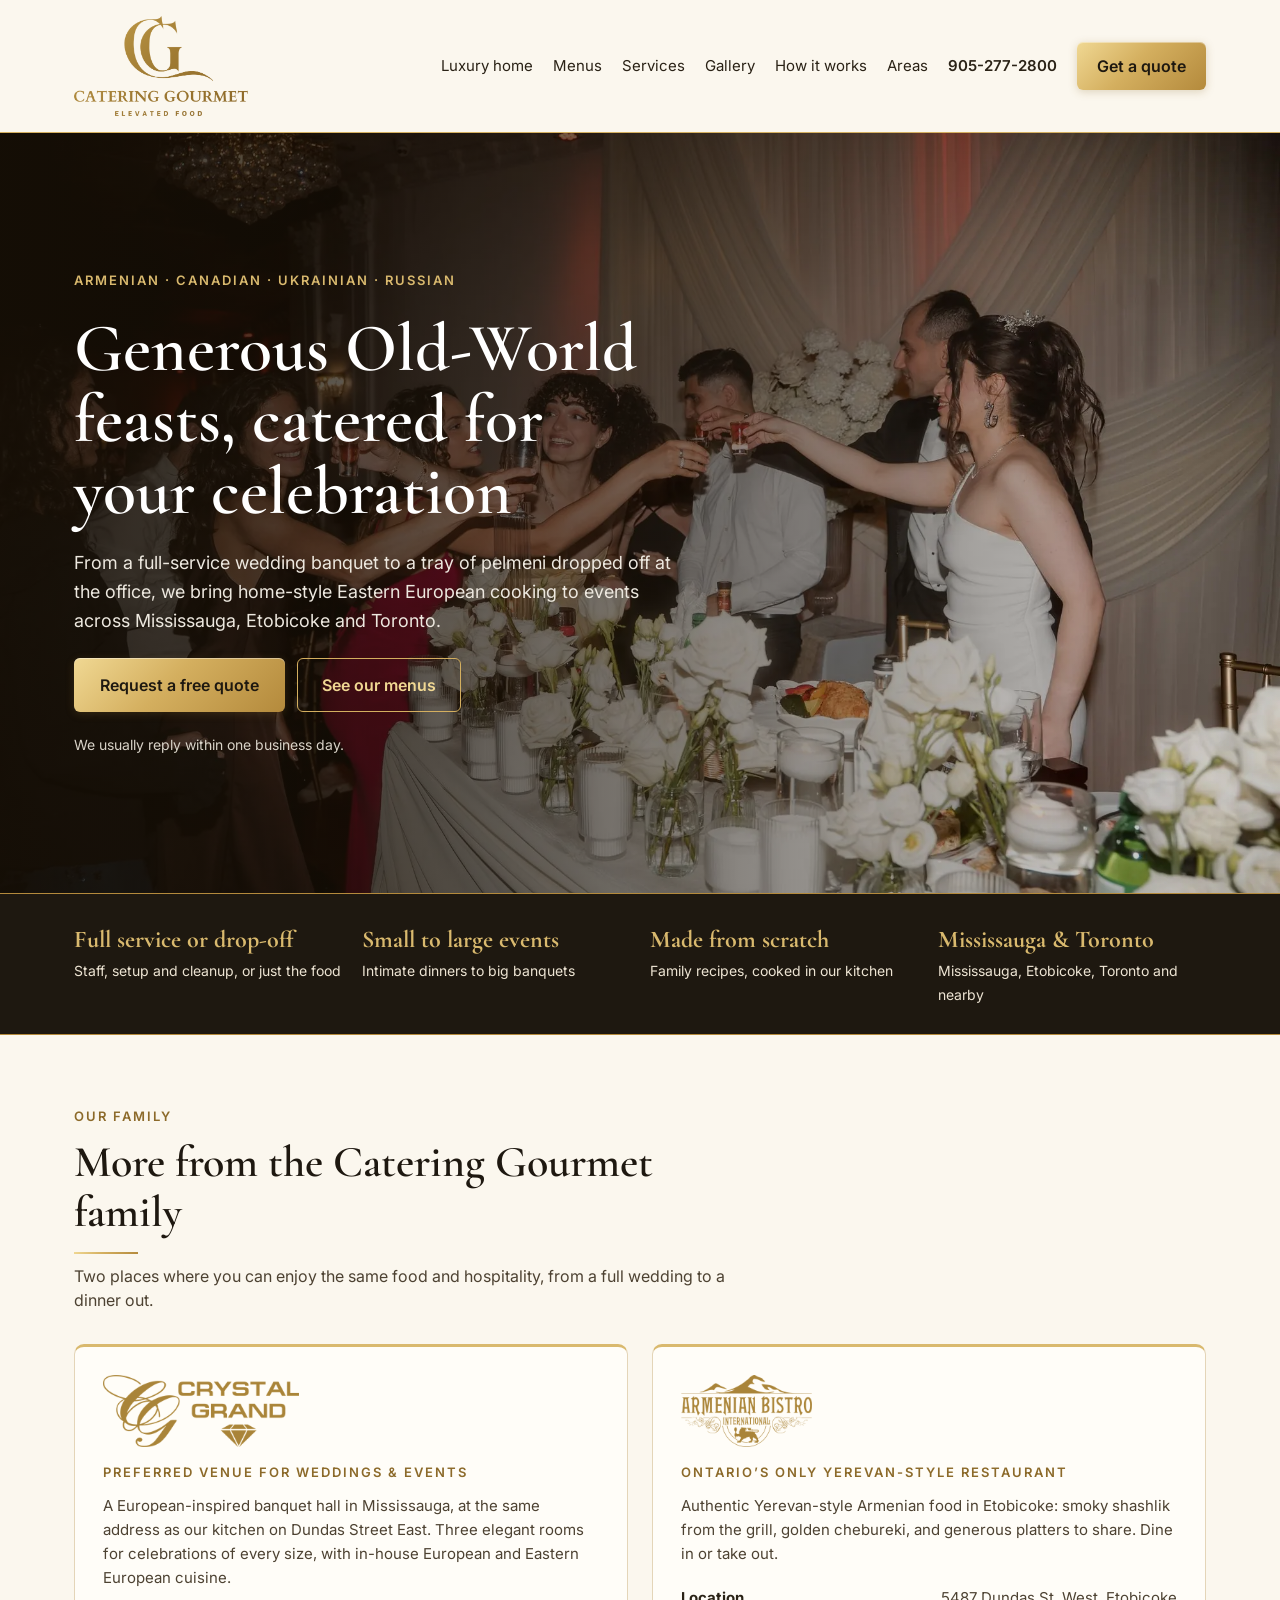
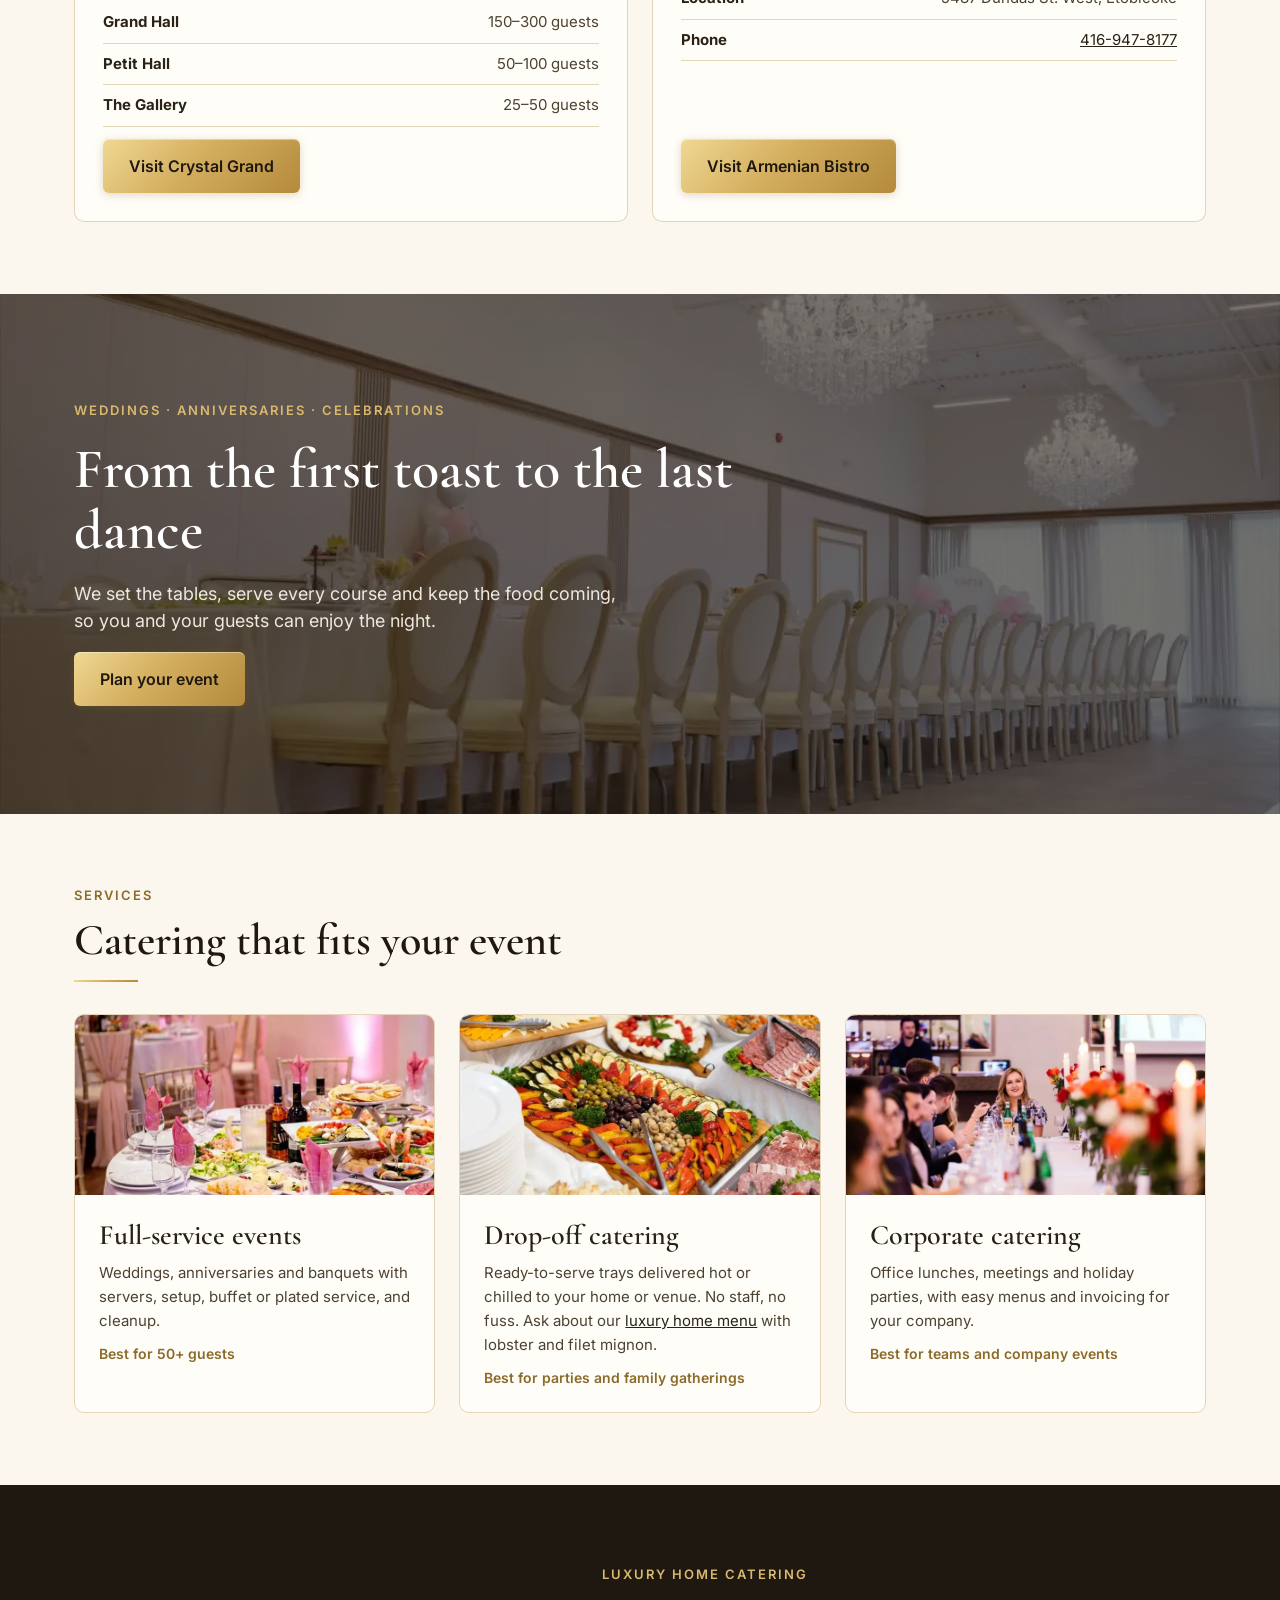
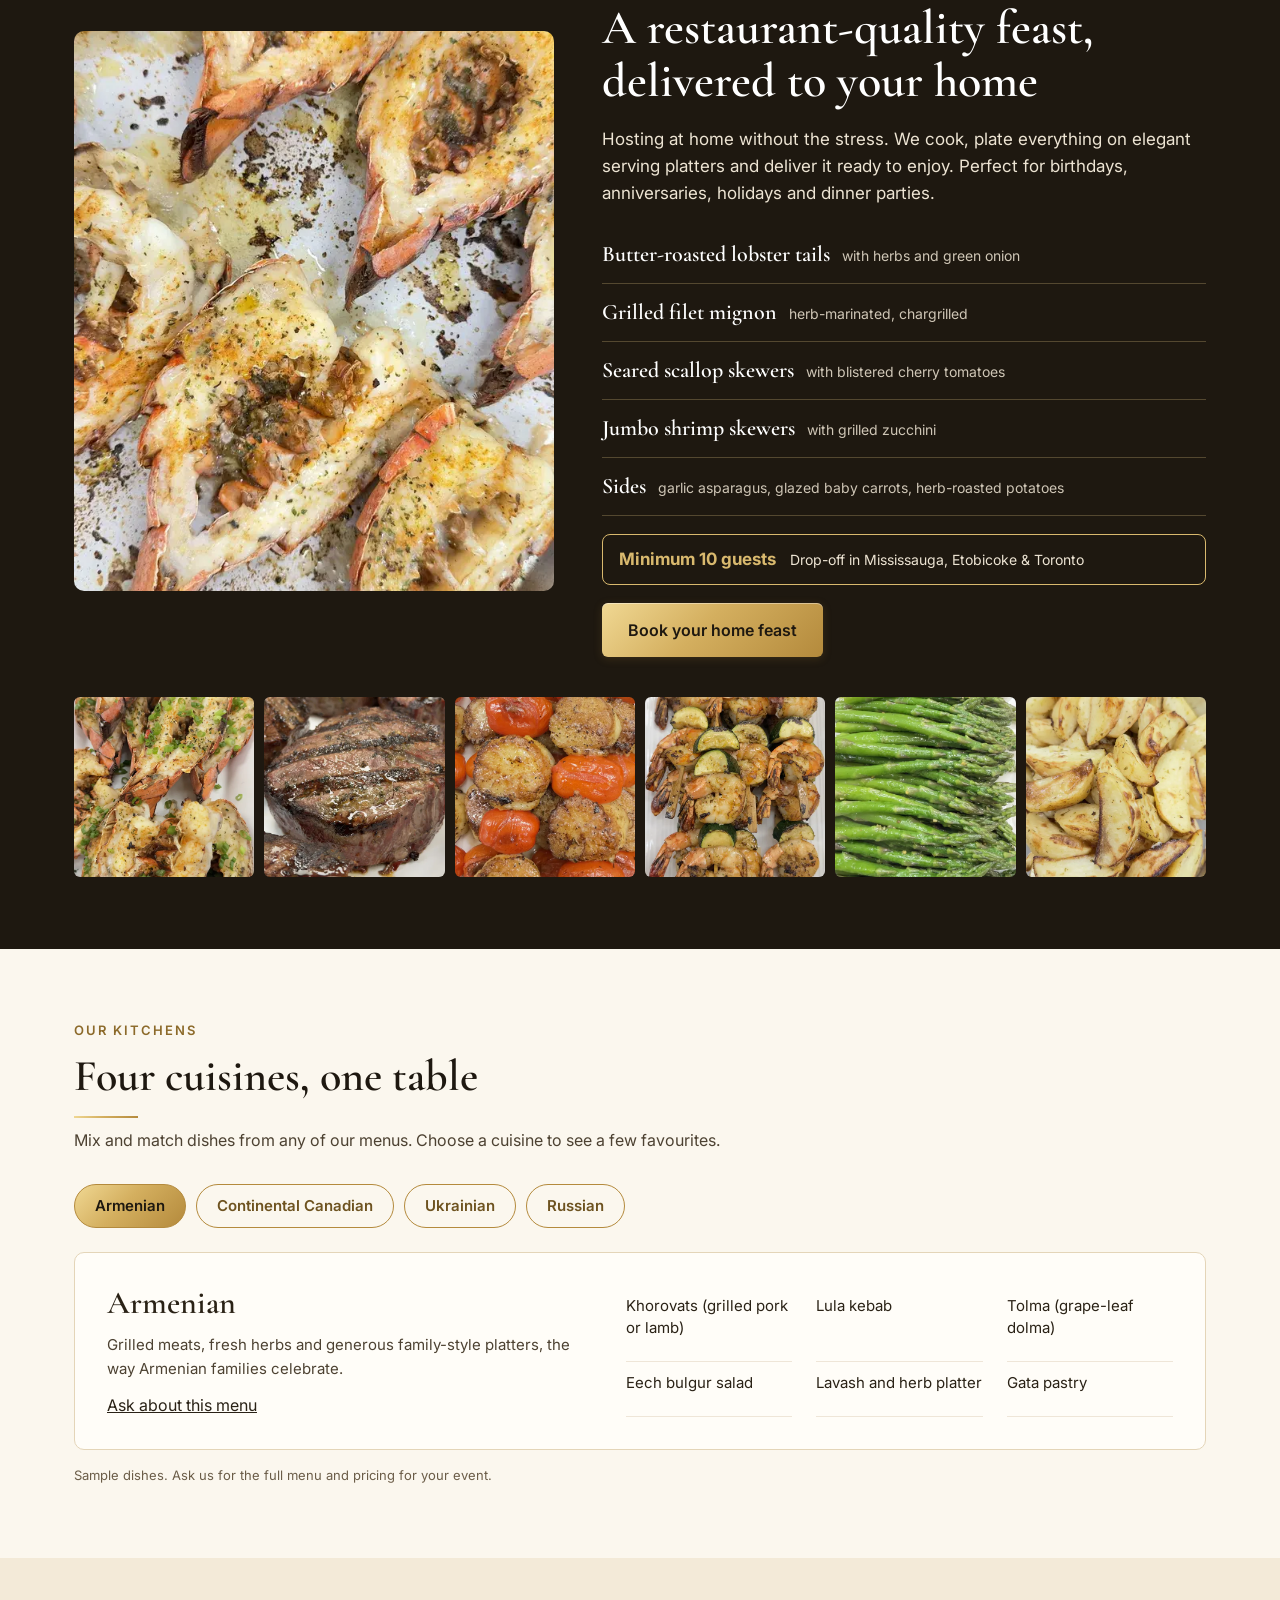
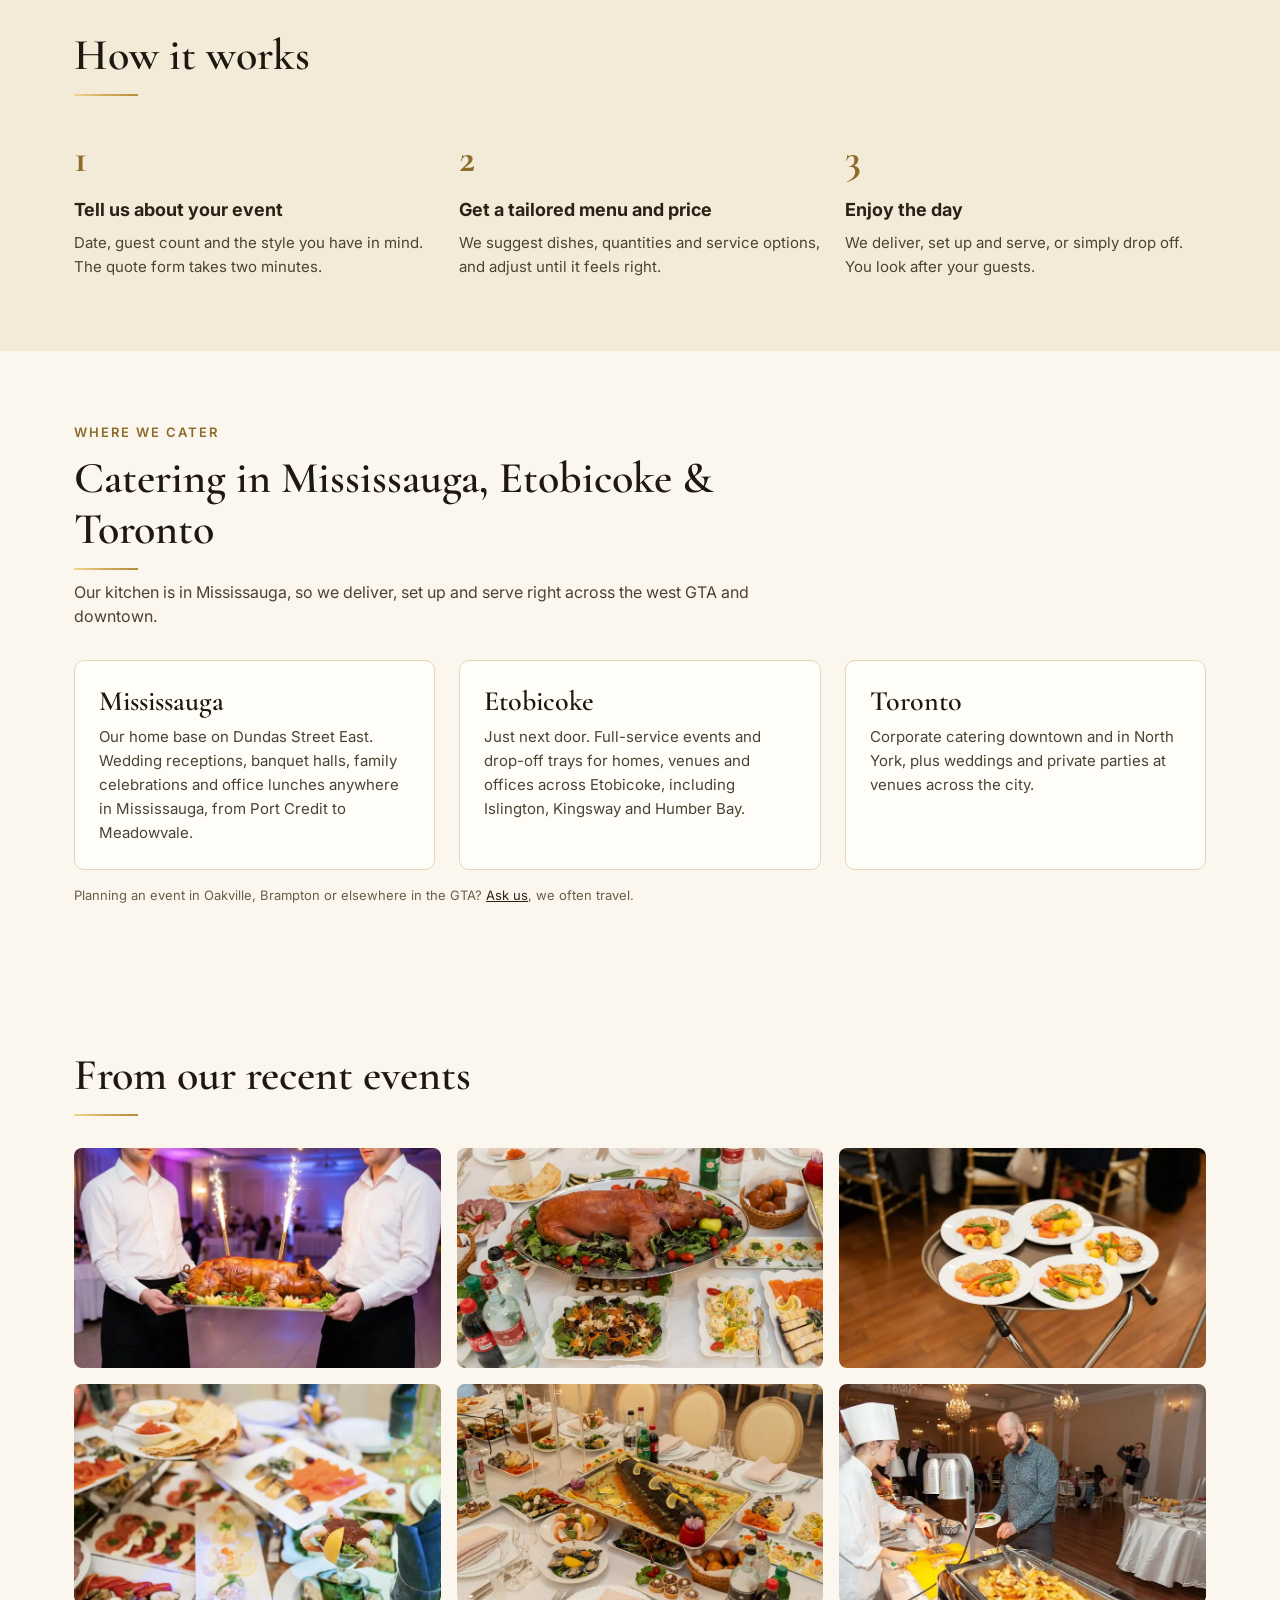
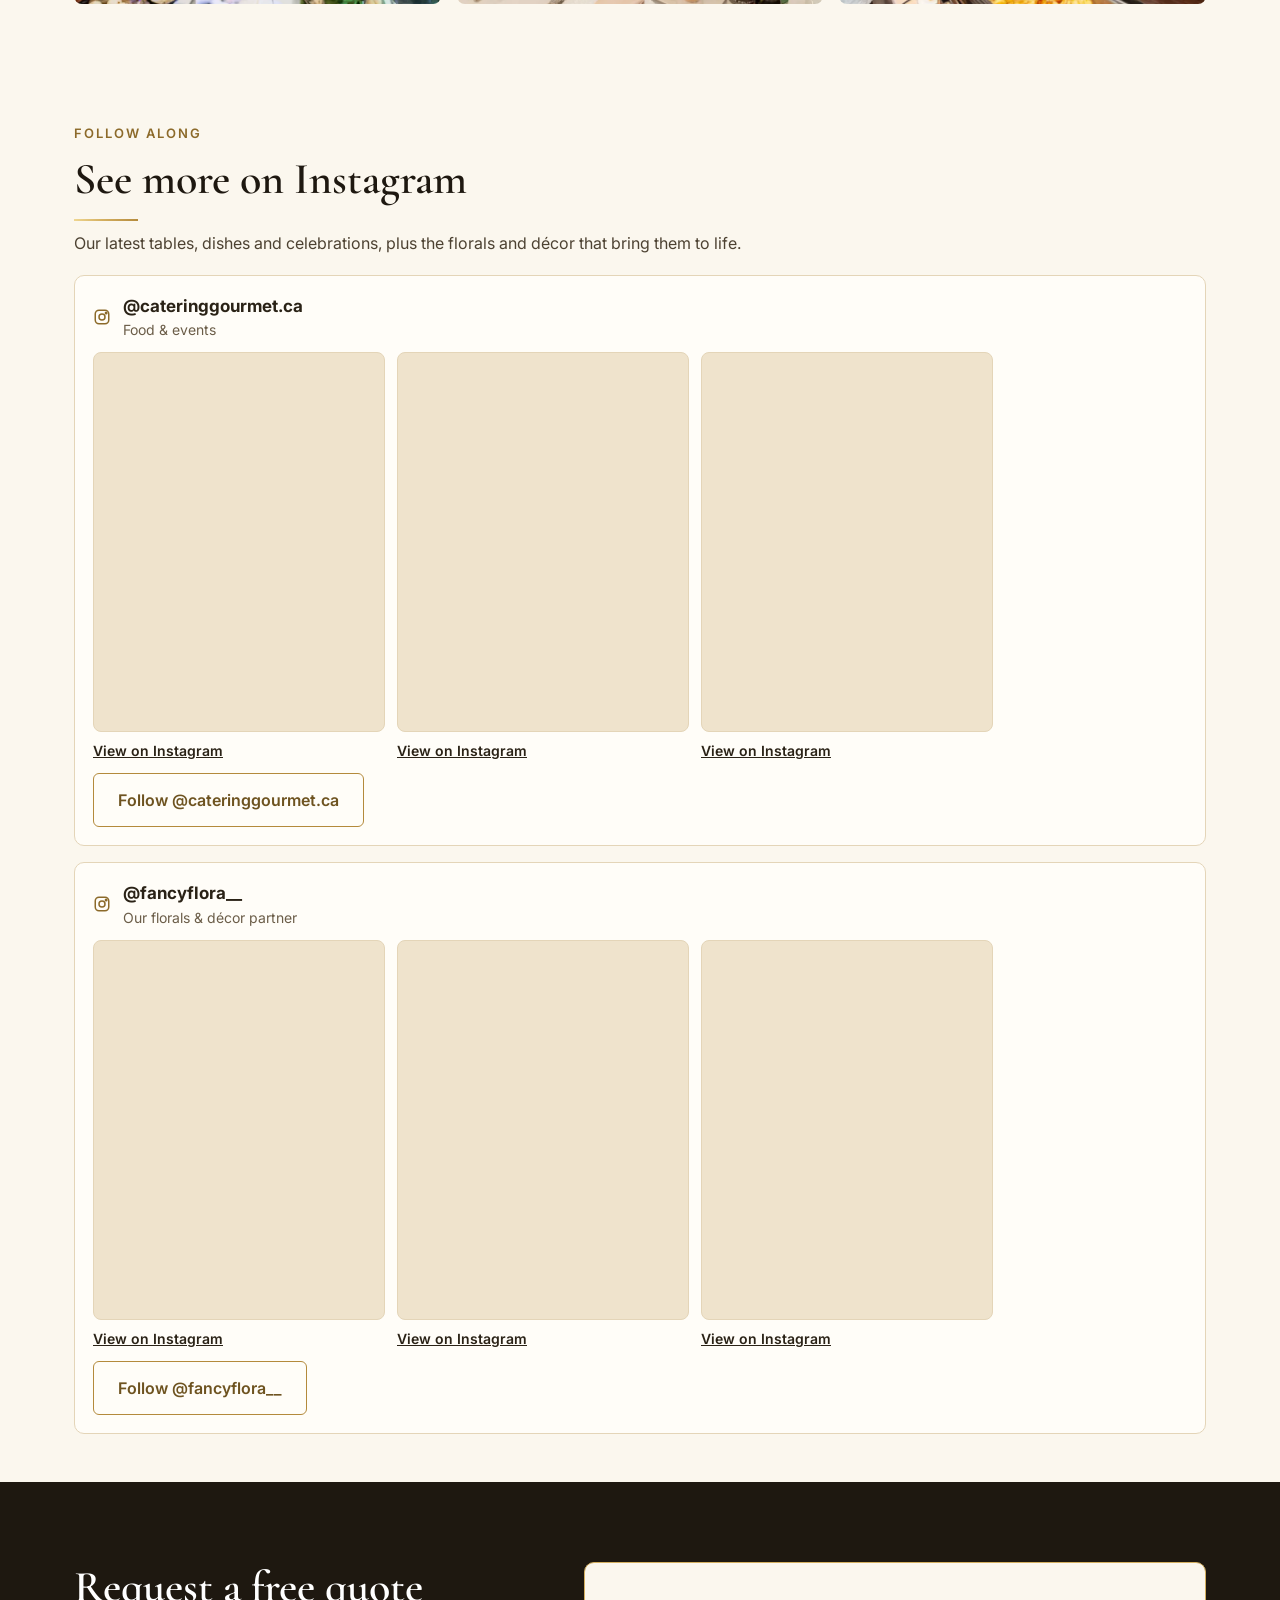
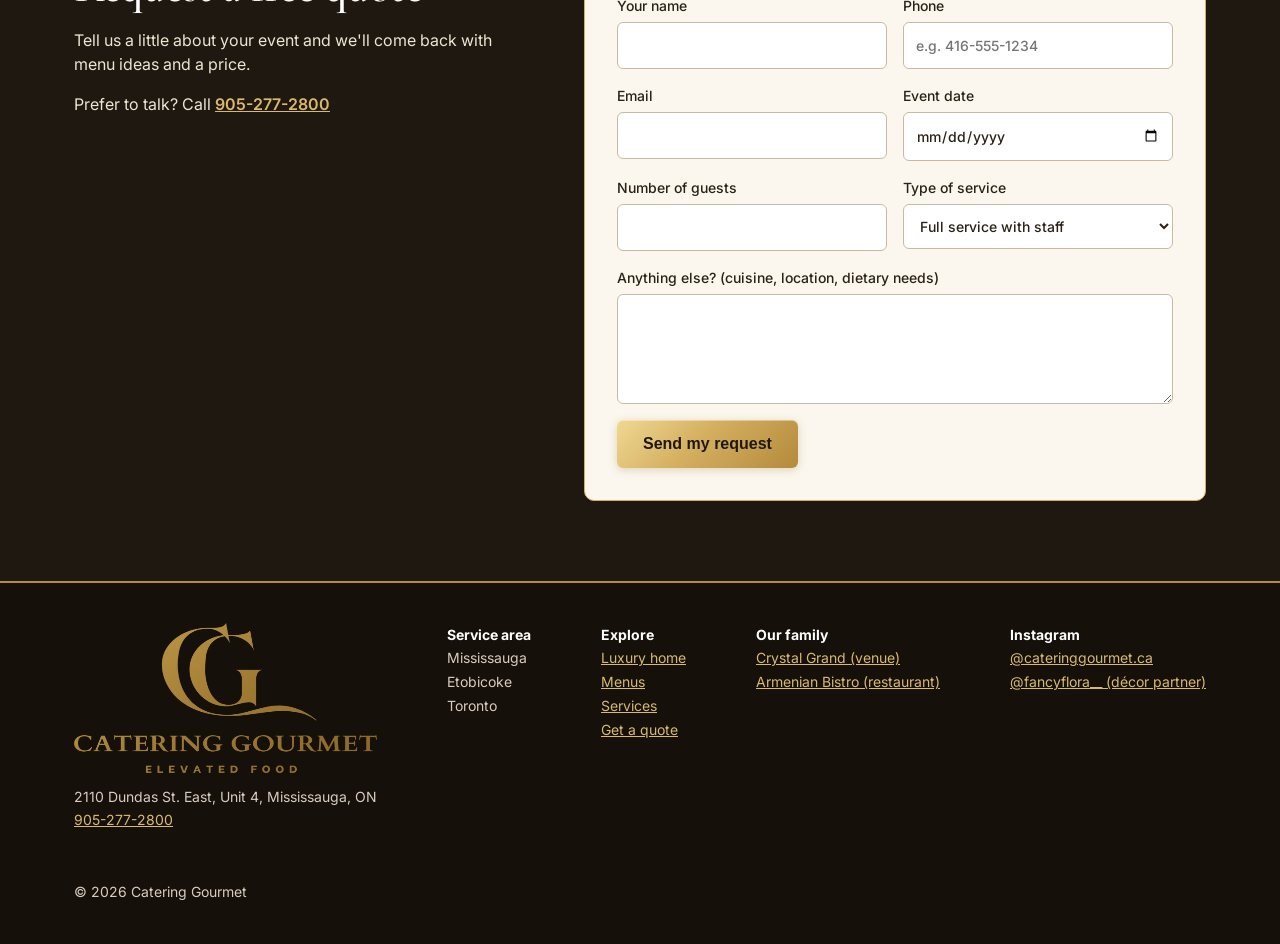
==== commit 84a6f516: "Family section: move near top, add gold Crystal Grand and Armenian Bistro logos Co-Authored-By: Clau" ====
--- a/index.html
+++ b/index.html
@@ -88,6 +88,39 @@
     </div>
   </section>
 
+  <section id="family" class="wrap block">
+    <div class="section-head">
+      <span class="eyebrow">Our family</span>
+      <h2>More from the Catering Gourmet family</h2>
+      <p>Two places where you can enjoy the same food and hospitality, from a full wedding to a dinner out.</p>
+    </div>
+    <div class="family">
+      <article>
+        <img class="family-logo" src="images/crystal-grand-logo.png" alt="Crystal Grand logo" width="272" height="100" loading="lazy">
+        <span class="eyebrow">Preferred venue for weddings &amp; events</span>
+        <h3 class="sr-only">Crystal Grand</h3>
+        <p>A European-inspired banquet hall in Mississauga, at the same address as our kitchen on Dundas Street East. Three elegant rooms for celebrations of every size, with in-house European and Eastern European cuisine.</p>
+        <ul>
+          <li><strong>Grand Hall</strong><span>150&ndash;300 guests</span></li>
+          <li><strong>Petit Hall</strong><span>50&ndash;100 guests</span></li>
+          <li><strong>The Gallery</strong><span>25&ndash;50 guests</span></li>
+        </ul>
+        <a class="btn" href="https://crystalgrand.ca/" target="_blank" rel="noopener">Visit Crystal Grand</a>
+      </article>
+      <article>
+        <img class="family-logo" src="images/armenian-bistro-logo.png" alt="Armenian Bistro logo" width="182" height="100" loading="lazy">
+        <span class="eyebrow">Ontario&rsquo;s only Yerevan-style restaurant</span>
+        <h3 class="sr-only">Armenian Bistro</h3>
+        <p>Authentic Yerevan-style Armenian food in Etobicoke: smoky shashlik from the grill, golden chebureki, and generous platters to share. Dine in or take out.</p>
+        <ul>
+          <li><strong>Location</strong><span>5487 Dundas St. West, Etobicoke</span></li>
+          <li><strong>Phone</strong><span><a href="tel:+14169478177">416-947-8177</a></span></li>
+        </ul>
+        <a class="btn" href="https://armenianbistro.ca/" target="_blank" rel="noopener">Visit Armenian Bistro</a>
+      </article>
+    </div>
+  </section>
+
   <section class="reel" aria-label="Our events">
     <video muted loop playsinline preload="none" poster="images/events-reel-poster.webp" aria-hidden="true" data-src="images/events-reel.mp4">
     </video>
@@ -272,37 +305,6 @@
       <cite>Client name, type of event</cite>
     </figure>
     -->
-  </section>
-
-  <section id="family" class="wrap block">
-    <div class="section-head">
-      <span class="eyebrow">Our family</span>
-      <h2>More from the Catering Gourmet family</h2>
-      <p>Two places where you can enjoy the same food and hospitality, from a full wedding to a dinner out.</p>
-    </div>
-    <div class="family">
-      <article>
-        <span class="eyebrow">Preferred venue for weddings &amp; events</span>
-        <h3>Crystal Grand</h3>
-        <p>A European-inspired banquet hall in Mississauga, at the same address as our kitchen on Dundas Street East. Three elegant rooms for celebrations of every size, with in-house European and Eastern European cuisine.</p>
-        <ul>
-          <li><strong>Grand Hall</strong><span>150&ndash;300 guests</span></li>
-          <li><strong>Petit Hall</strong><span>50&ndash;100 guests</span></li>
-          <li><strong>The Gallery</strong><span>25&ndash;50 guests</span></li>
-        </ul>
-        <a class="btn" href="https://crystalgrand.ca/" target="_blank" rel="noopener">Visit Crystal Grand</a>
-      </article>
-      <article>
-        <span class="eyebrow">Ontario&rsquo;s only Yerevan-style restaurant</span>
-        <h3>Armenian Bistro</h3>
-        <p>Authentic Yerevan-style Armenian food in Etobicoke: smoky shashlik from the grill, golden chebureki, and generous platters to share. Dine in or take out.</p>
-        <ul>
-          <li><strong>Location</strong><span>5487 Dundas St. West, Etobicoke</span></li>
-          <li><strong>Phone</strong><span><a href="tel:+14169478177">416-947-8177</a></span></li>
-        </ul>
-        <a class="btn" href="https://armenianbistro.ca/" target="_blank" rel="noopener">Visit Armenian Bistro</a>
-      </article>
-    </div>
   </section>
 
   <section id="instagram" class="wrap block">
--- a/styles.css
+++ b/styles.css
@@ -142,6 +142,8 @@
 .family li{display:flex;justify-content:space-between;gap:12px;padding:9px 0;border-bottom:1px solid var(--line);font-size:15px}
 .family li span{color:var(--ink-2);text-align:right}
 .family .btn{align-self:flex-start;margin-top:auto}
+.family-logo{height:72px;width:auto;align-self:flex-start;margin-bottom:4px}
+.sr-only{position:absolute;width:1px;height:1px;padding:0;margin:-1px;overflow:hidden;clip:rect(0,0,0,0);white-space:nowrap;border:0}
 
 /* Areas */
 .areas{display:grid;grid-template-columns:repeat(auto-fit,minmax(260px,1fr));gap:24px}
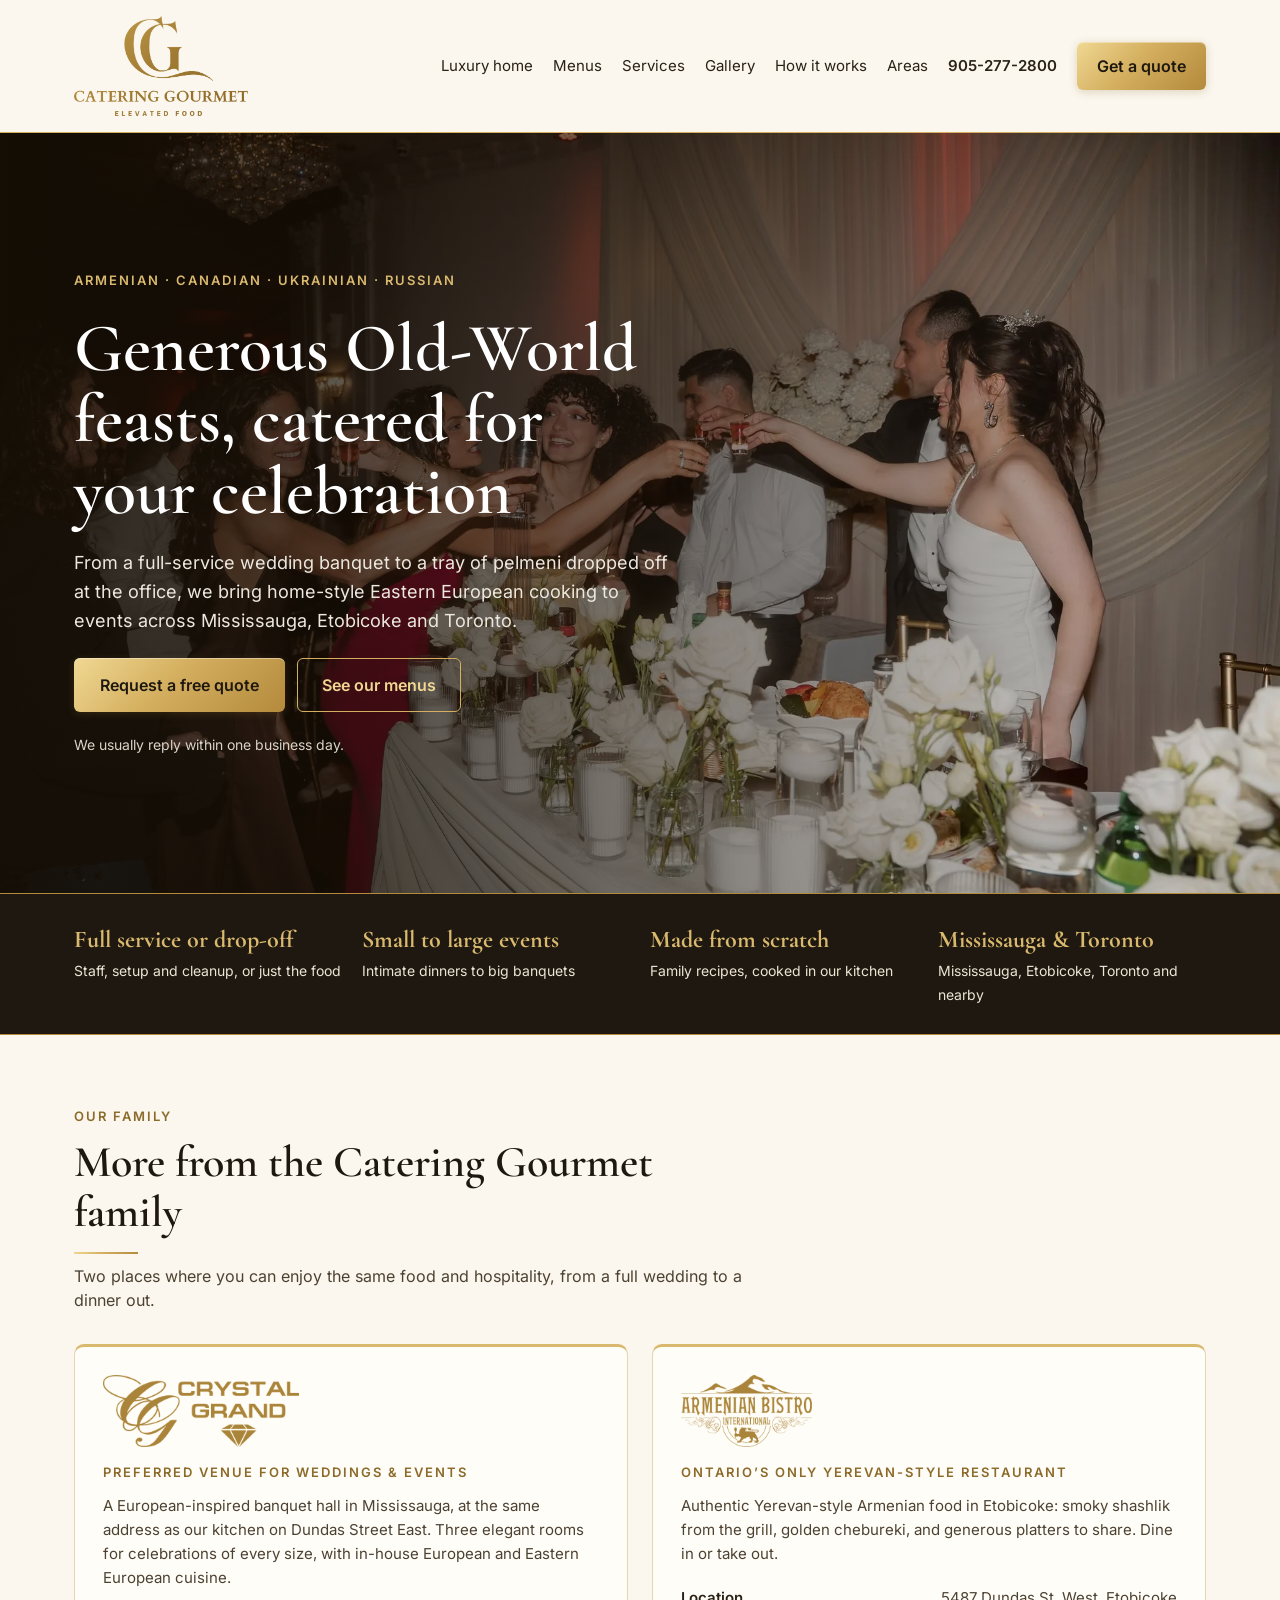
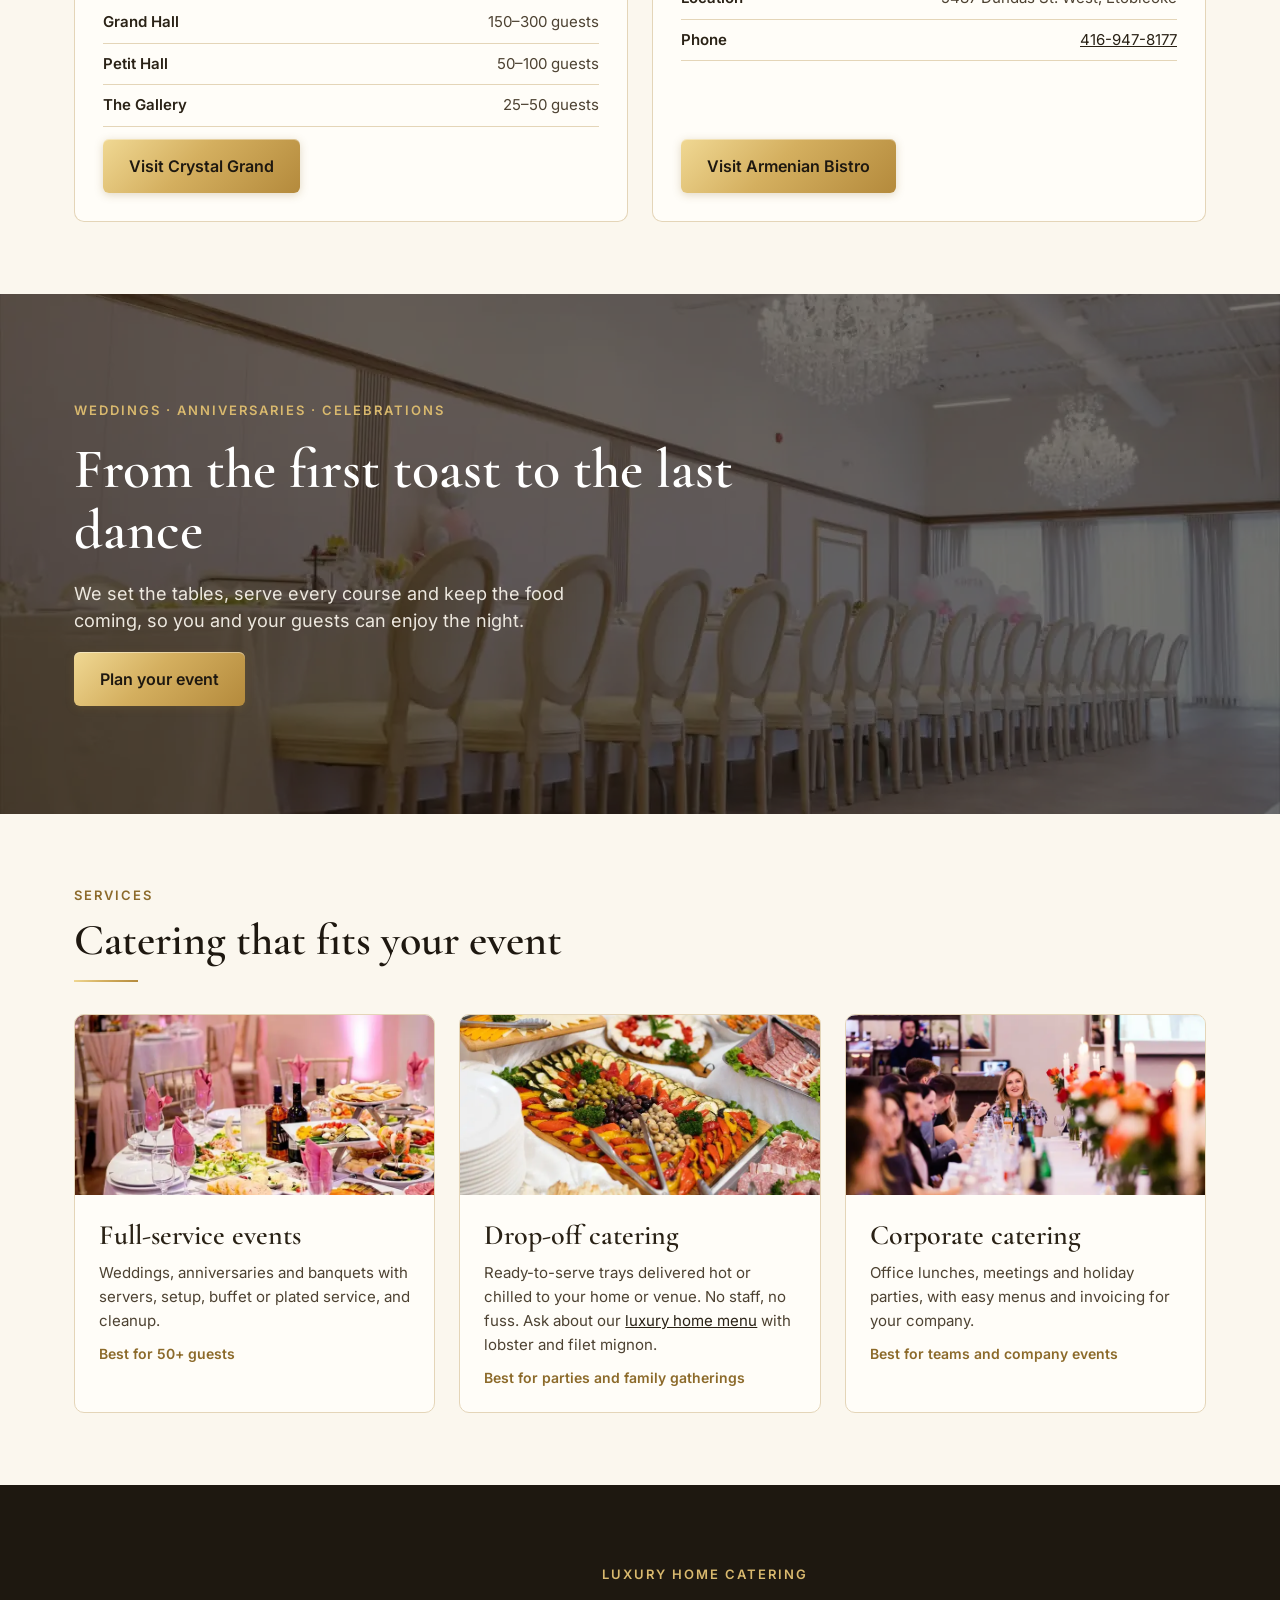
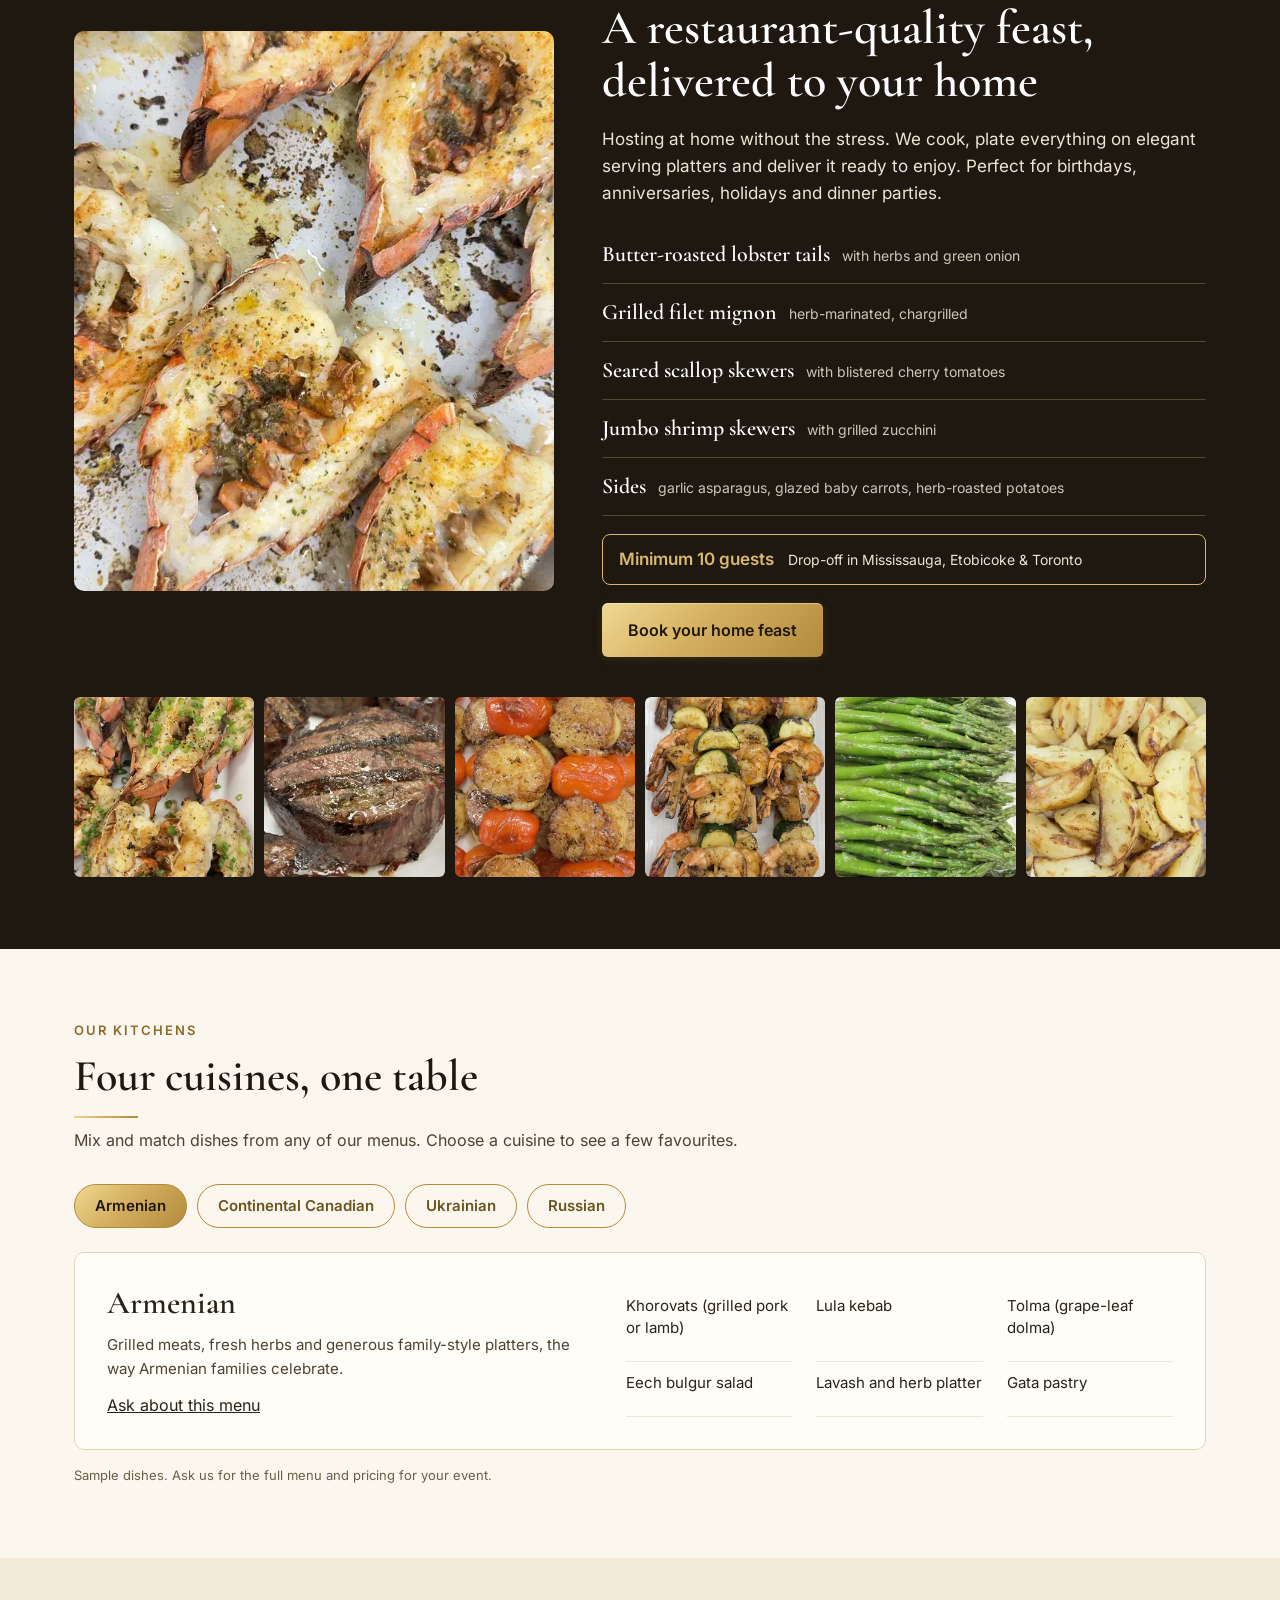
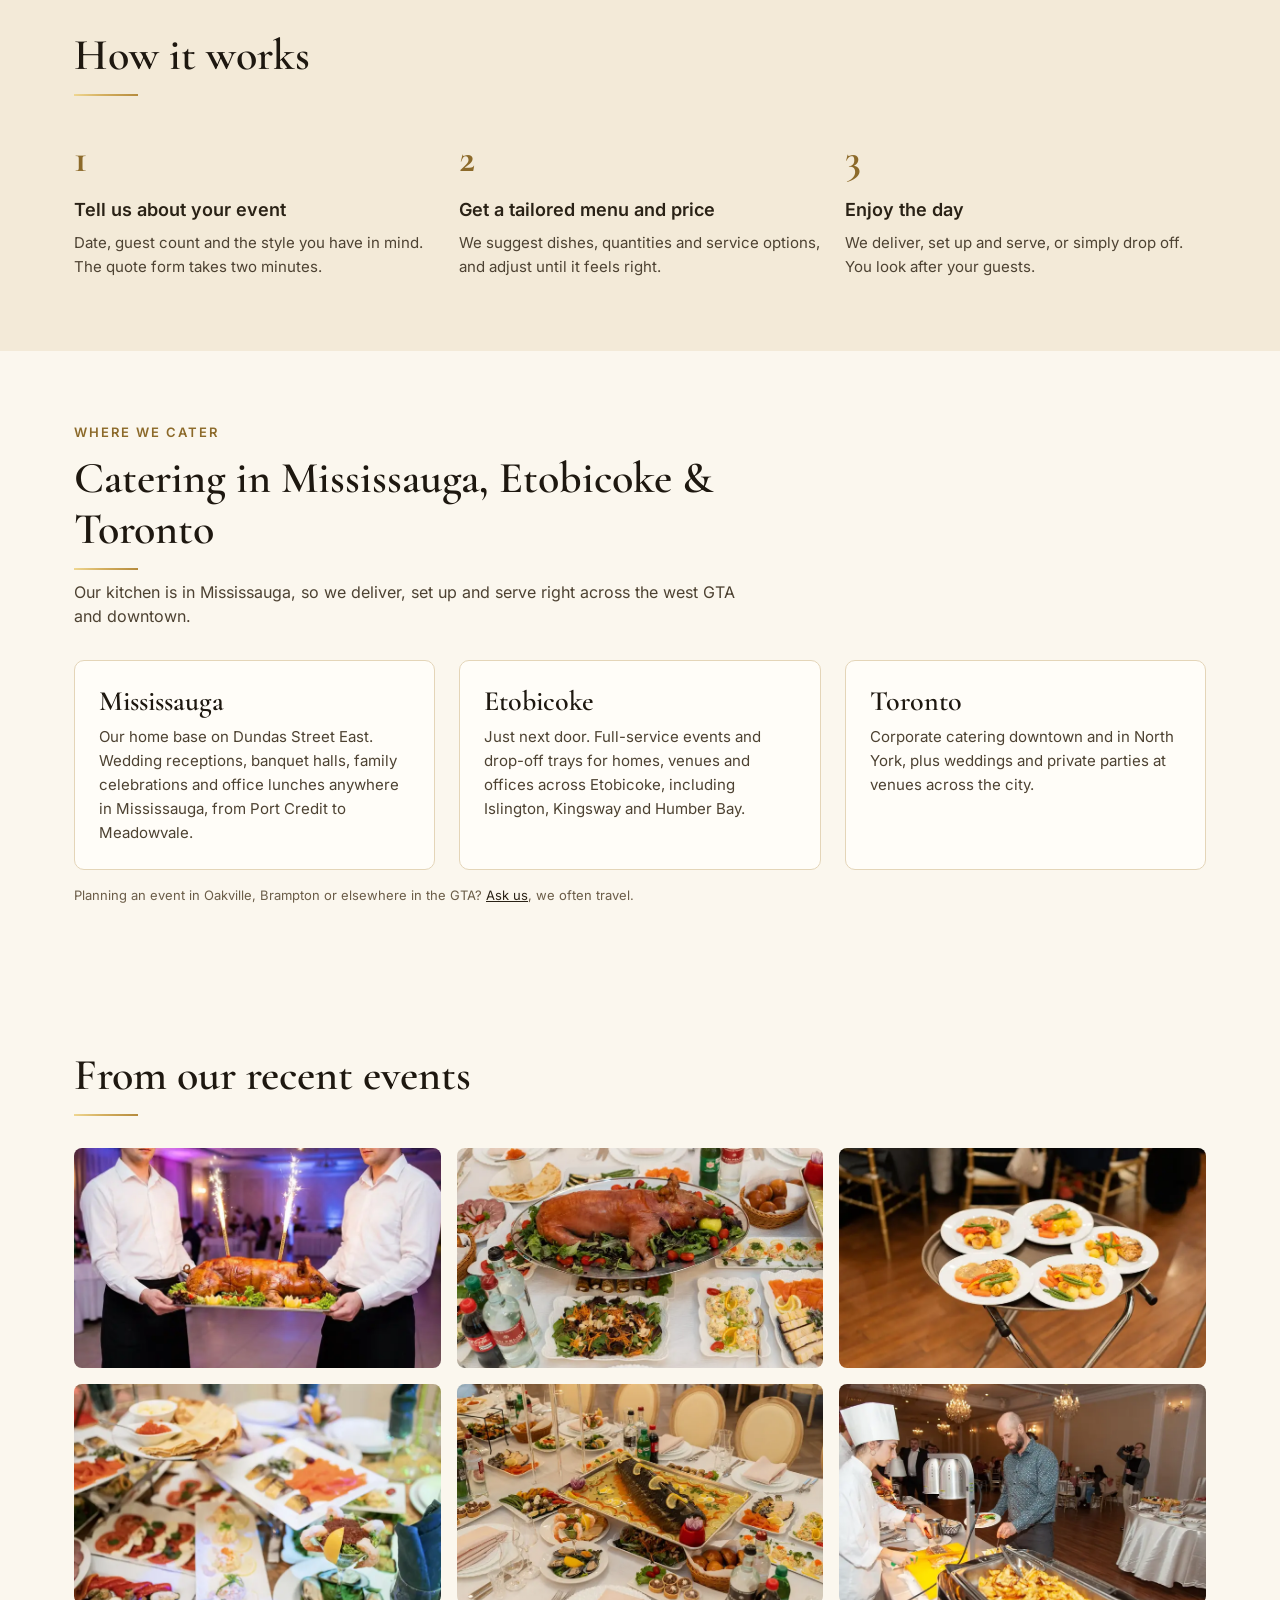
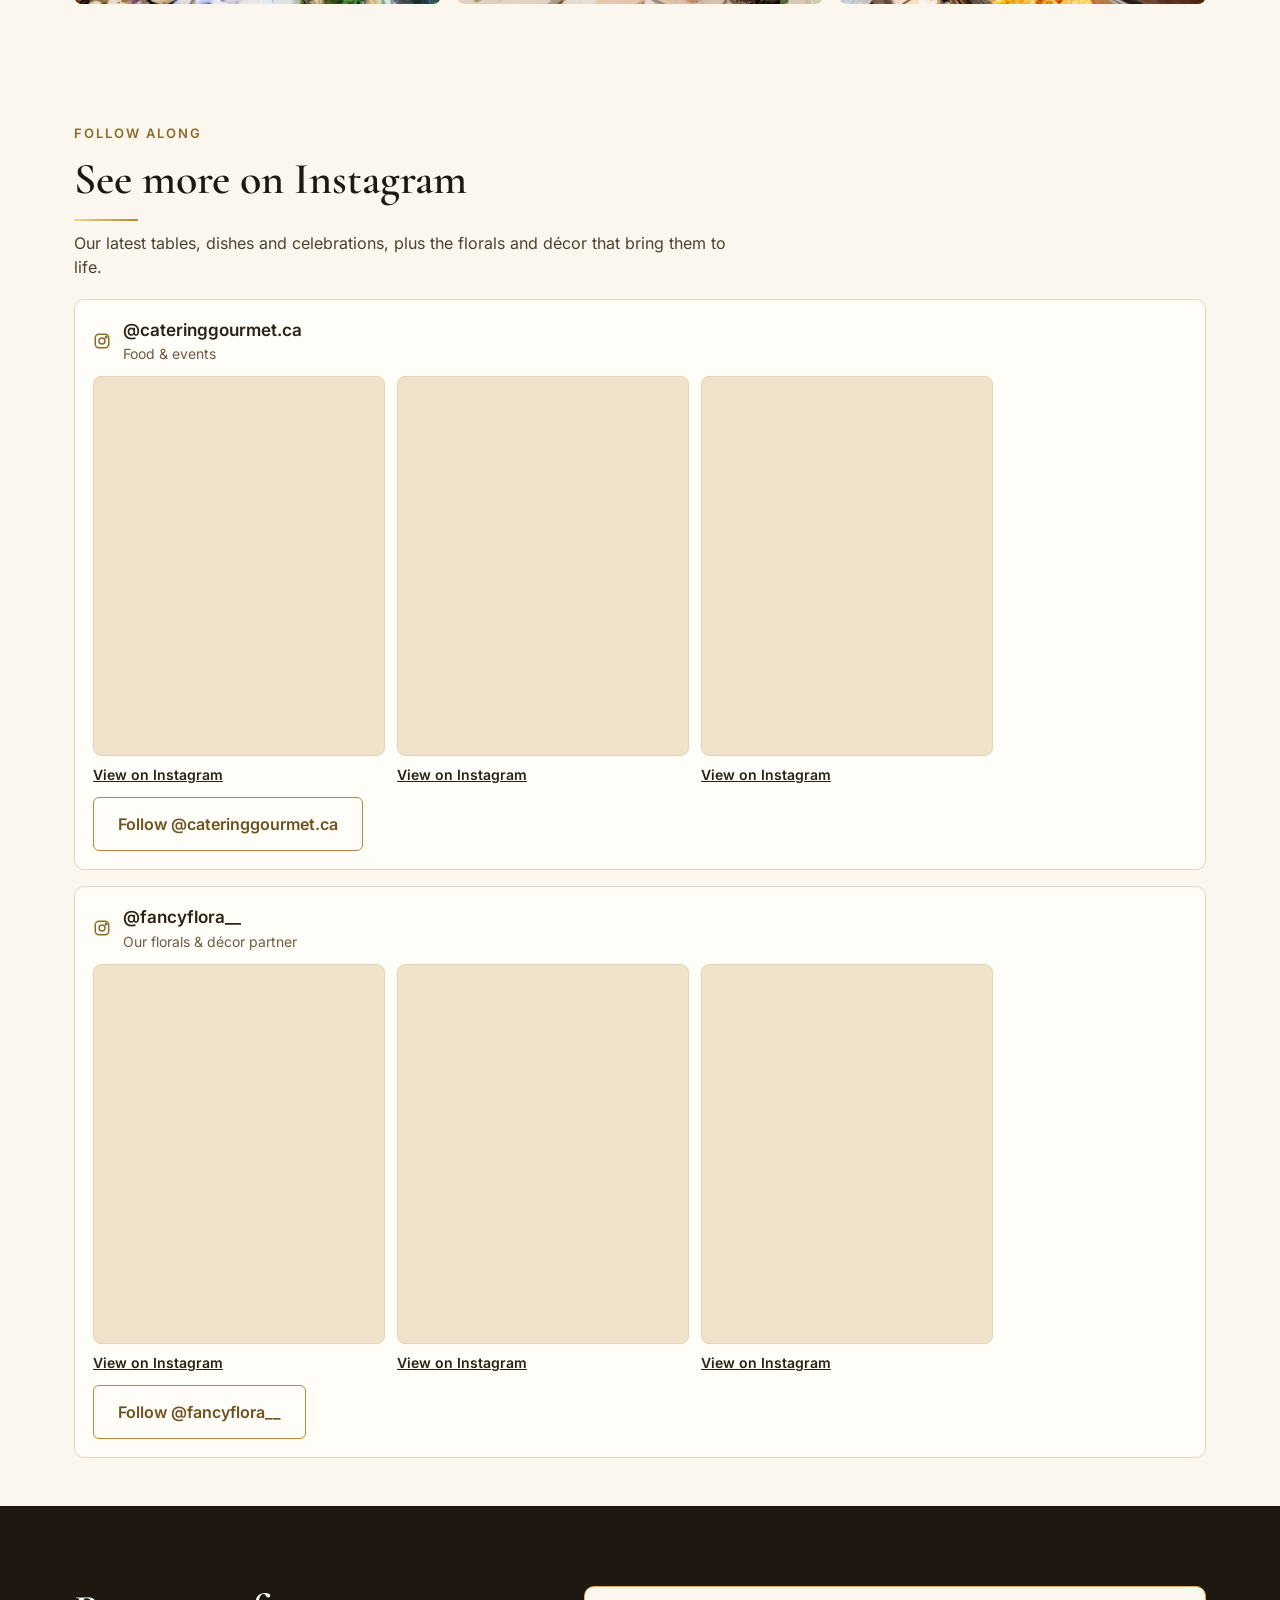
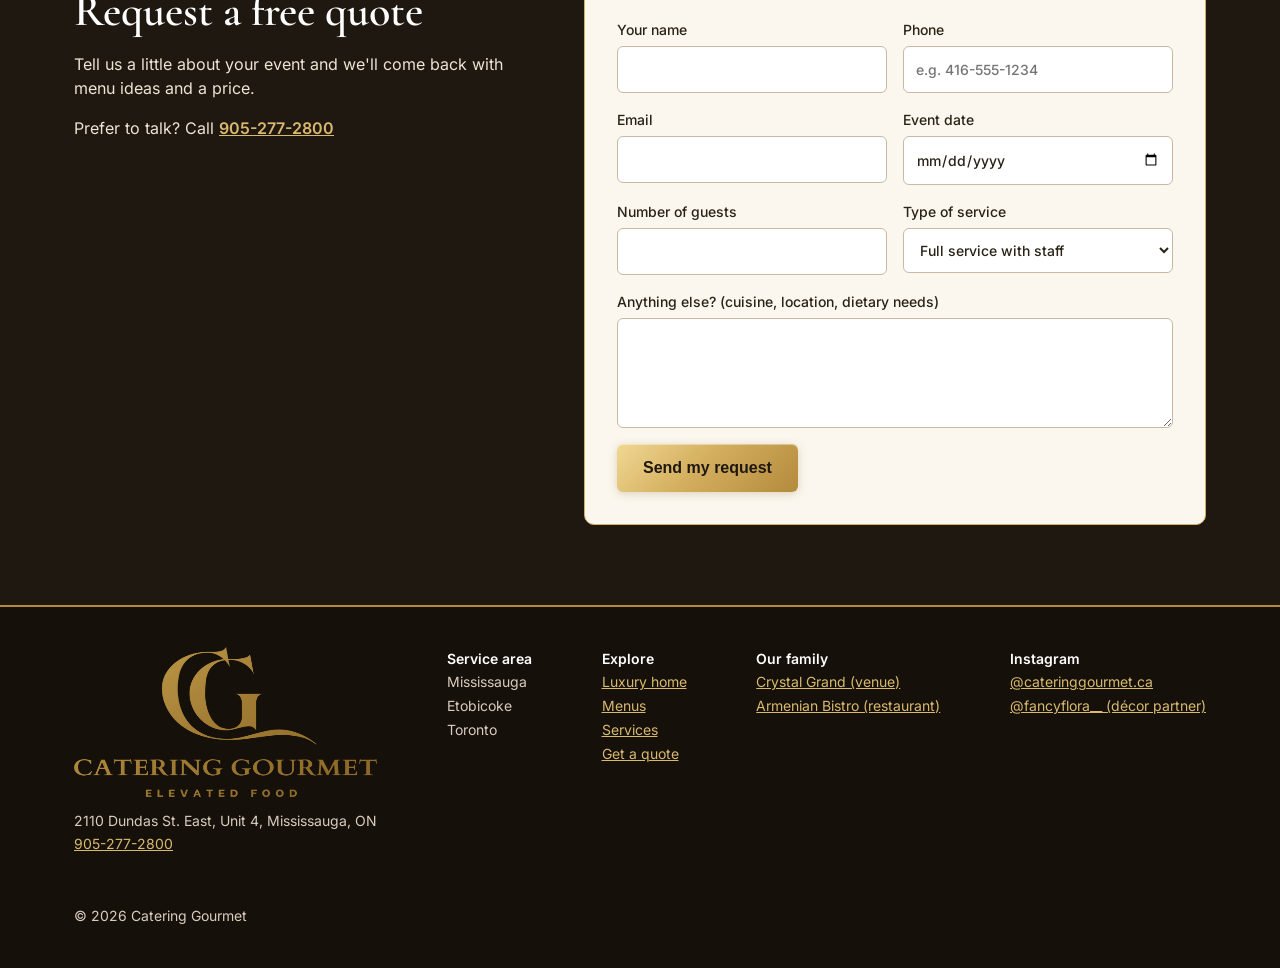
==== commit 13720fee: "Speed up first load on phones - Host the two fonts on the site instead of Google Fonts (no extra   c" ====
--- a/index.html
+++ b/index.html
@@ -14,10 +14,9 @@
 <meta property="og:description" content="Armenian, Canadian, Ukrainian and Russian catering for weddings, parties and offices in Mississauga, Etobicoke and Toronto.">
 <meta property="og:type" content="website">
 <meta property="og:url" content="https://cateringgourmet.ca/">
-<link rel="preconnect" href="https://fonts.googleapis.com">
-<link rel="preconnect" href="https://fonts.gstatic.com" crossorigin>
-<link href="https://fonts.googleapis.com/css2?family=Cormorant+Garamond:wght@600;700&family=Inter:wght@400;600&display=swap" rel="stylesheet">
-<link rel="preload" as="image" href="images/wedding-toast-800.webp" imagesrcset="images/wedding-toast-800.webp 800w, images/wedding-toast.webp 2000w" imagesizes="100vw" fetchpriority="high">
+<link rel="preload" as="image" href="images/wedding-toast-800.webp" imagesrcset="images/wedding-toast-800.webp 800w, images/wedding-toast-1200.webp 1200w, images/wedding-toast.webp 2000w" imagesizes="100vw" fetchpriority="high">
+<link rel="preload" as="font" type="font/woff2" href="fonts/cormorant-garamond-latin.woff2" crossorigin>
+<link rel="preload" as="font" type="font/woff2" href="fonts/inter-latin.woff2" crossorigin>
 <link rel="stylesheet" href="styles.css">
 <script type="application/ld+json">
 {
@@ -50,7 +49,7 @@
 
 <header class="site-header">
   <div class="wrap">
-    <a class="logo" href="#top"><img src="images/logo-gold.png" alt="Catering Gourmet – Elevated Food" width="174" height="100"></a>
+    <a class="logo" href="#top"><img src="images/logo-gold.webp" alt="Catering Gourmet – Elevated Food" width="174" height="100"></a>
     <nav class="nav" aria-label="Main">
       <a href="#luxury">Luxury home</a>
       <a href="#menus">Menus</a>
@@ -66,7 +65,7 @@
 
 <main id="top">
   <section class="hero">
-    <img class="hero-bg" src="images/wedding-toast.webp" srcset="images/wedding-toast-800.webp 800w, images/wedding-toast.webp 2000w" sizes="100vw" alt="Wedding guests raising a toast with the bride and groom at the head table" width="2000" height="1333" fetchpriority="high">
+    <img class="hero-bg" src="images/wedding-toast.webp" srcset="images/wedding-toast-800.webp 800w, images/wedding-toast-1200.webp 1200w, images/wedding-toast.webp 2000w" sizes="100vw" alt="Wedding guests raising a toast with the bride and groom at the head table" width="2000" height="1333" fetchpriority="high">
     <div class="wrap hero-text">
       <span class="eyebrow">Armenian &middot; Canadian &middot; Ukrainian &middot; Russian</span>
       <h1>Generous Old-World feasts, catered for your celebration</h1>
@@ -96,7 +95,7 @@
     </div>
     <div class="family">
       <article>
-        <img class="family-logo" src="images/crystal-grand-logo.png" alt="Crystal Grand logo" width="272" height="100" loading="lazy">
+        <img class="family-logo" src="images/crystal-grand-logo.webp" alt="Crystal Grand logo" width="272" height="100" loading="lazy">
         <span class="eyebrow">Preferred venue for weddings &amp; events</span>
         <h3 class="sr-only">Crystal Grand</h3>
         <p>A European-inspired banquet hall in Mississauga, at the same address as our kitchen on Dundas Street East. Three elegant rooms for celebrations of every size, with in-house European and Eastern European cuisine.</p>
@@ -108,7 +107,7 @@
         <a class="btn" href="https://crystalgrand.ca/" target="_blank" rel="noopener">Visit Crystal Grand</a>
       </article>
       <article>
-        <img class="family-logo" src="images/armenian-bistro-logo.png" alt="Armenian Bistro logo" width="182" height="100" loading="lazy">
+        <img class="family-logo" src="images/armenian-bistro-logo.webp" alt="Armenian Bistro logo" width="182" height="100" loading="lazy">
         <span class="eyebrow">Ontario&rsquo;s only Yerevan-style restaurant</span>
         <h3 class="sr-only">Armenian Bistro</h3>
         <p>Authentic Yerevan-style Armenian food in Etobicoke: smoky shashlik from the grill, golden chebureki, and generous platters to share. Dine in or take out.</p>
@@ -122,7 +121,7 @@
   </section>
 
   <section class="reel" aria-label="Our events">
-    <video muted loop playsinline preload="none" poster="images/events-reel-poster.webp" aria-hidden="true" data-src="images/events-reel.mp4">
+    <video muted loop playsinline preload="none" data-poster="images/events-reel-poster.webp" aria-hidden="true" data-src="images/events-reel.mp4">
     </video>
     <div class="wrap">
       <span class="eyebrow">Weddings &middot; Anniversaries &middot; Celebrations</span>
@@ -186,12 +185,12 @@
       </div>
     </div>
     <div class="wrap lux-strip">
-      <img src="images/lux-lobster.webp" alt="Butter-roasted lobster tails with green onion" width="600" height="600" loading="lazy">
-      <img src="images/lux-filet.webp" alt="Grilled filet mignon" width="600" height="600" loading="lazy">
-      <img src="images/lux-scallops.webp" alt="Seared scallop and cherry tomato skewers" width="600" height="600" loading="lazy">
-      <img src="images/lux-shrimp.webp" alt="Jumbo shrimp and zucchini skewers" width="600" height="600" loading="lazy">
-      <img src="images/lux-asparagus.webp" alt="Garlic asparagus" width="600" height="600" loading="lazy">
-      <img src="images/lux-potatoes.webp" alt="Herb-roasted potato wedges" width="600" height="600" loading="lazy">
+      <img src="images/lux-lobster-300.webp" srcset="images/lux-lobster-300.webp 300w, images/lux-lobster.webp 600w" sizes="(max-width: 800px) 33vw, 190px" alt="Butter-roasted lobster tails with green onion" width="600" height="600" loading="lazy">
+      <img src="images/lux-filet-300.webp" srcset="images/lux-filet-300.webp 300w, images/lux-filet.webp 600w" sizes="(max-width: 800px) 33vw, 190px" alt="Grilled filet mignon" width="600" height="600" loading="lazy">
+      <img src="images/lux-scallops-300.webp" srcset="images/lux-scallops-300.webp 300w, images/lux-scallops.webp 600w" sizes="(max-width: 800px) 33vw, 190px" alt="Seared scallop and cherry tomato skewers" width="600" height="600" loading="lazy">
+      <img src="images/lux-shrimp-300.webp" srcset="images/lux-shrimp-300.webp 300w, images/lux-shrimp.webp 600w" sizes="(max-width: 800px) 33vw, 190px" alt="Jumbo shrimp and zucchini skewers" width="600" height="600" loading="lazy">
+      <img src="images/lux-asparagus-300.webp" srcset="images/lux-asparagus-300.webp 300w, images/lux-asparagus.webp 600w" sizes="(max-width: 800px) 33vw, 190px" alt="Garlic asparagus" width="600" height="600" loading="lazy">
+      <img src="images/lux-potatoes-300.webp" srcset="images/lux-potatoes-300.webp 300w, images/lux-potatoes.webp 600w" sizes="(max-width: 800px) 33vw, 190px" alt="Herb-roasted potato wedges" width="600" height="600" loading="lazy">
     </div>
   </section>
 
@@ -368,7 +367,7 @@
 
 <footer class="site-footer">
   <div class="wrap">
-    <div><img class="footer-logo" src="images/logo-gold.png" alt="Catering Gourmet" width="261" height="150" loading="lazy"><span>2110 Dundas St. East, Unit 4, Mississauga, ON</span><a href="tel:+19052772800">905-277-2800</a></div>
+    <div><img class="footer-logo" src="images/logo-gold.webp" alt="Catering Gourmet" width="261" height="150" loading="lazy"><span>2110 Dundas St. East, Unit 4, Mississauga, ON</span><a href="tel:+19052772800">905-277-2800</a></div>
     <div><strong>Service area</strong><span>Mississauga</span><span>Etobicoke</span><span>Toronto</span></div>
     <div><strong>Explore</strong><a href="#luxury">Luxury home</a><a href="#menus">Menus</a><a href="#services">Services</a><a href="#quote">Get a quote</a></div>
     <div><strong>Our family</strong><a href="https://crystalgrand.ca/" target="_blank" rel="noopener">Crystal Grand (venue)</a><a href="https://armenianbistro.ca/" target="_blank" rel="noopener">Armenian Bistro (restaurant)</a></div>
@@ -398,6 +397,12 @@
   show(tabs[0]);
   document.getElementById('year').textContent = new Date().getFullYear();
   var v = document.querySelector('.reel video');
+  function setPoster(){ if (v && !v.poster) v.poster = v.dataset.poster; }
+  if (v && 'IntersectionObserver' in window) {
+    new IntersectionObserver(function(entries, obs){
+      if (entries[0].isIntersecting) { setPoster(); obs.disconnect(); }
+    }, { rootMargin: '600px 0px' }).observe(v);
+  } else { setPoster(); }
   var conn = navigator.connection || {};
   var still = conn.saveData || /2g|3g/.test(conn.effectiveType || "") || window.matchMedia('(prefers-reduced-motion: reduce)').matches;
   if (v && !still && 'IntersectionObserver' in window) {
--- a/styles.css
+++ b/styles.css
@@ -1,3 +1,5 @@
+@font-face{font-family:'Cormorant Garamond';font-style:normal;font-weight:600 700;font-display:swap;src:url(fonts/cormorant-garamond-latin.woff2) format('woff2')}
+@font-face{font-family:Inter;font-style:normal;font-weight:400 600;font-display:swap;src:url(fonts/inter-latin.woff2) format('woff2')}
 :root{
   --ground:#FBF7EE; --paper:#FFFDF8; --sand:#F3EAD8; --photo:#EFE3CC; --line:#E4D5B8;
   --ink:#2A2216; --ink-2:#4D4232; --muted:#6B5D48;
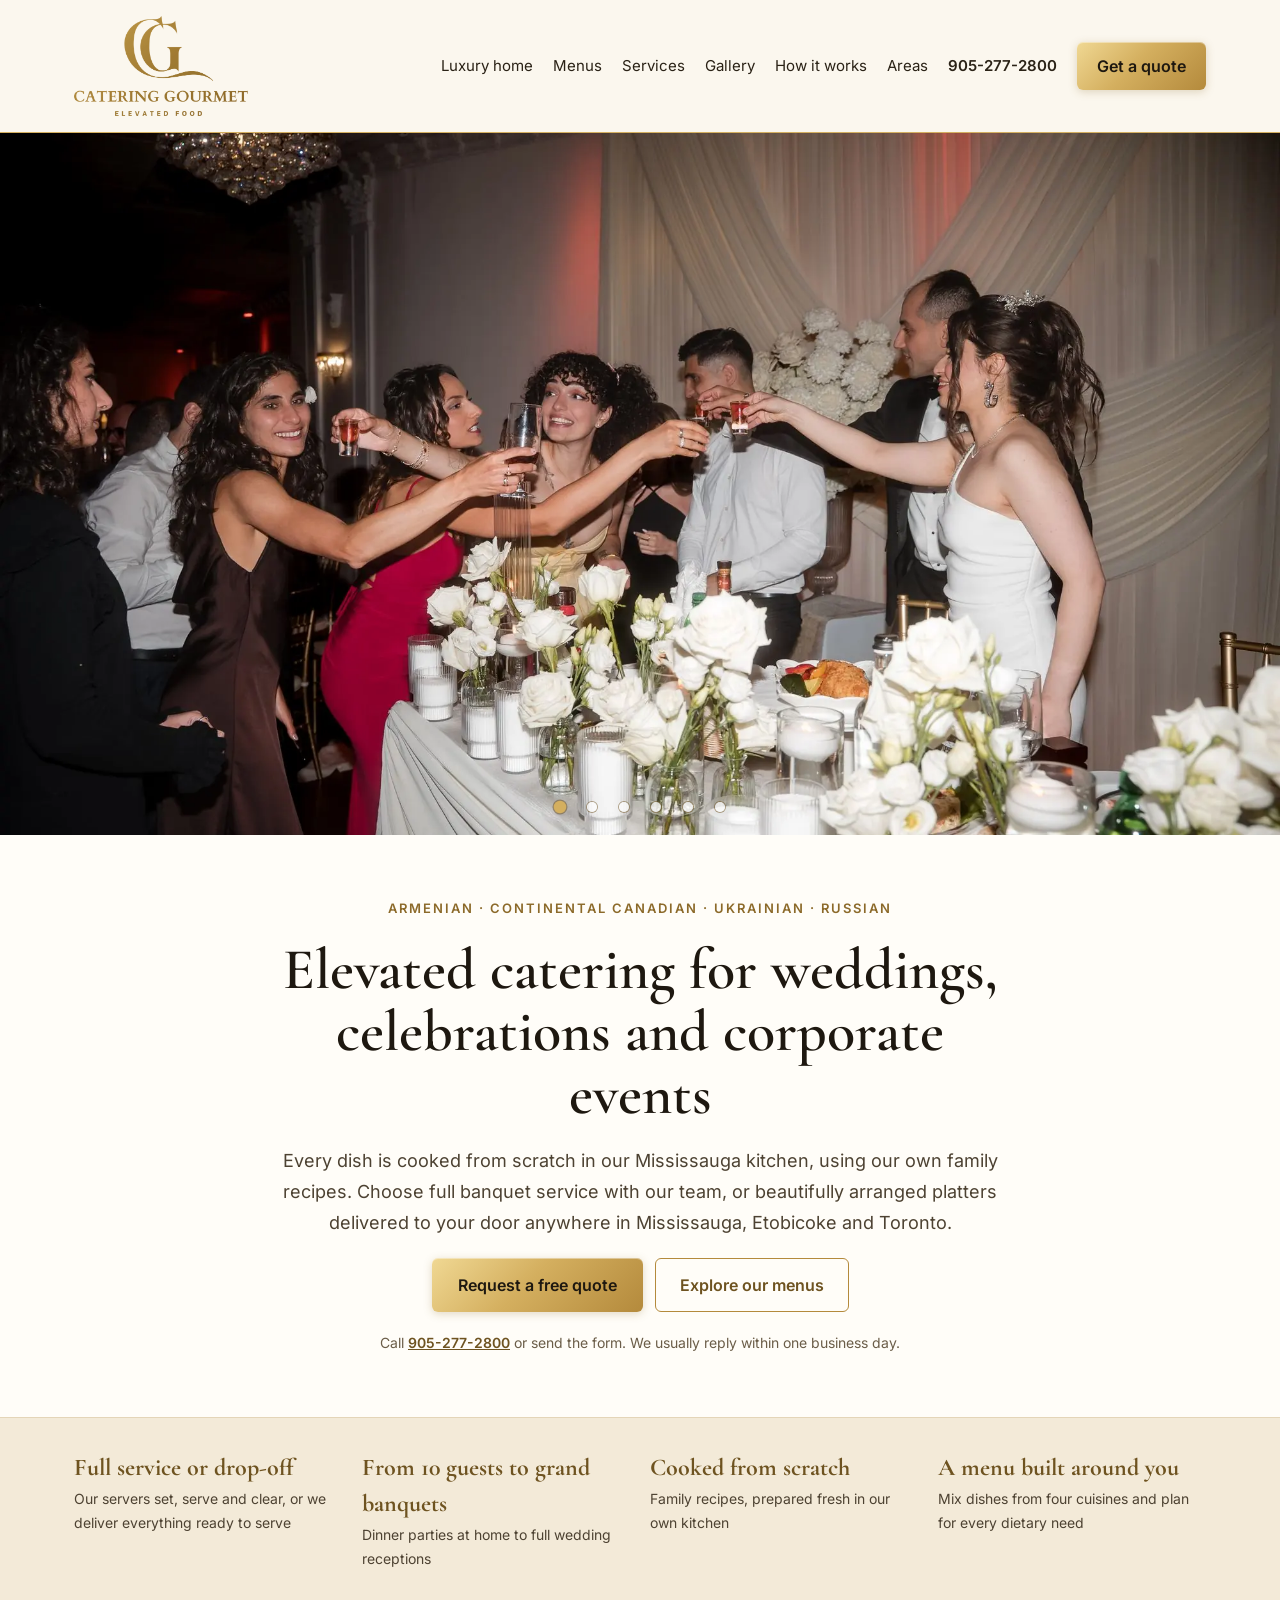
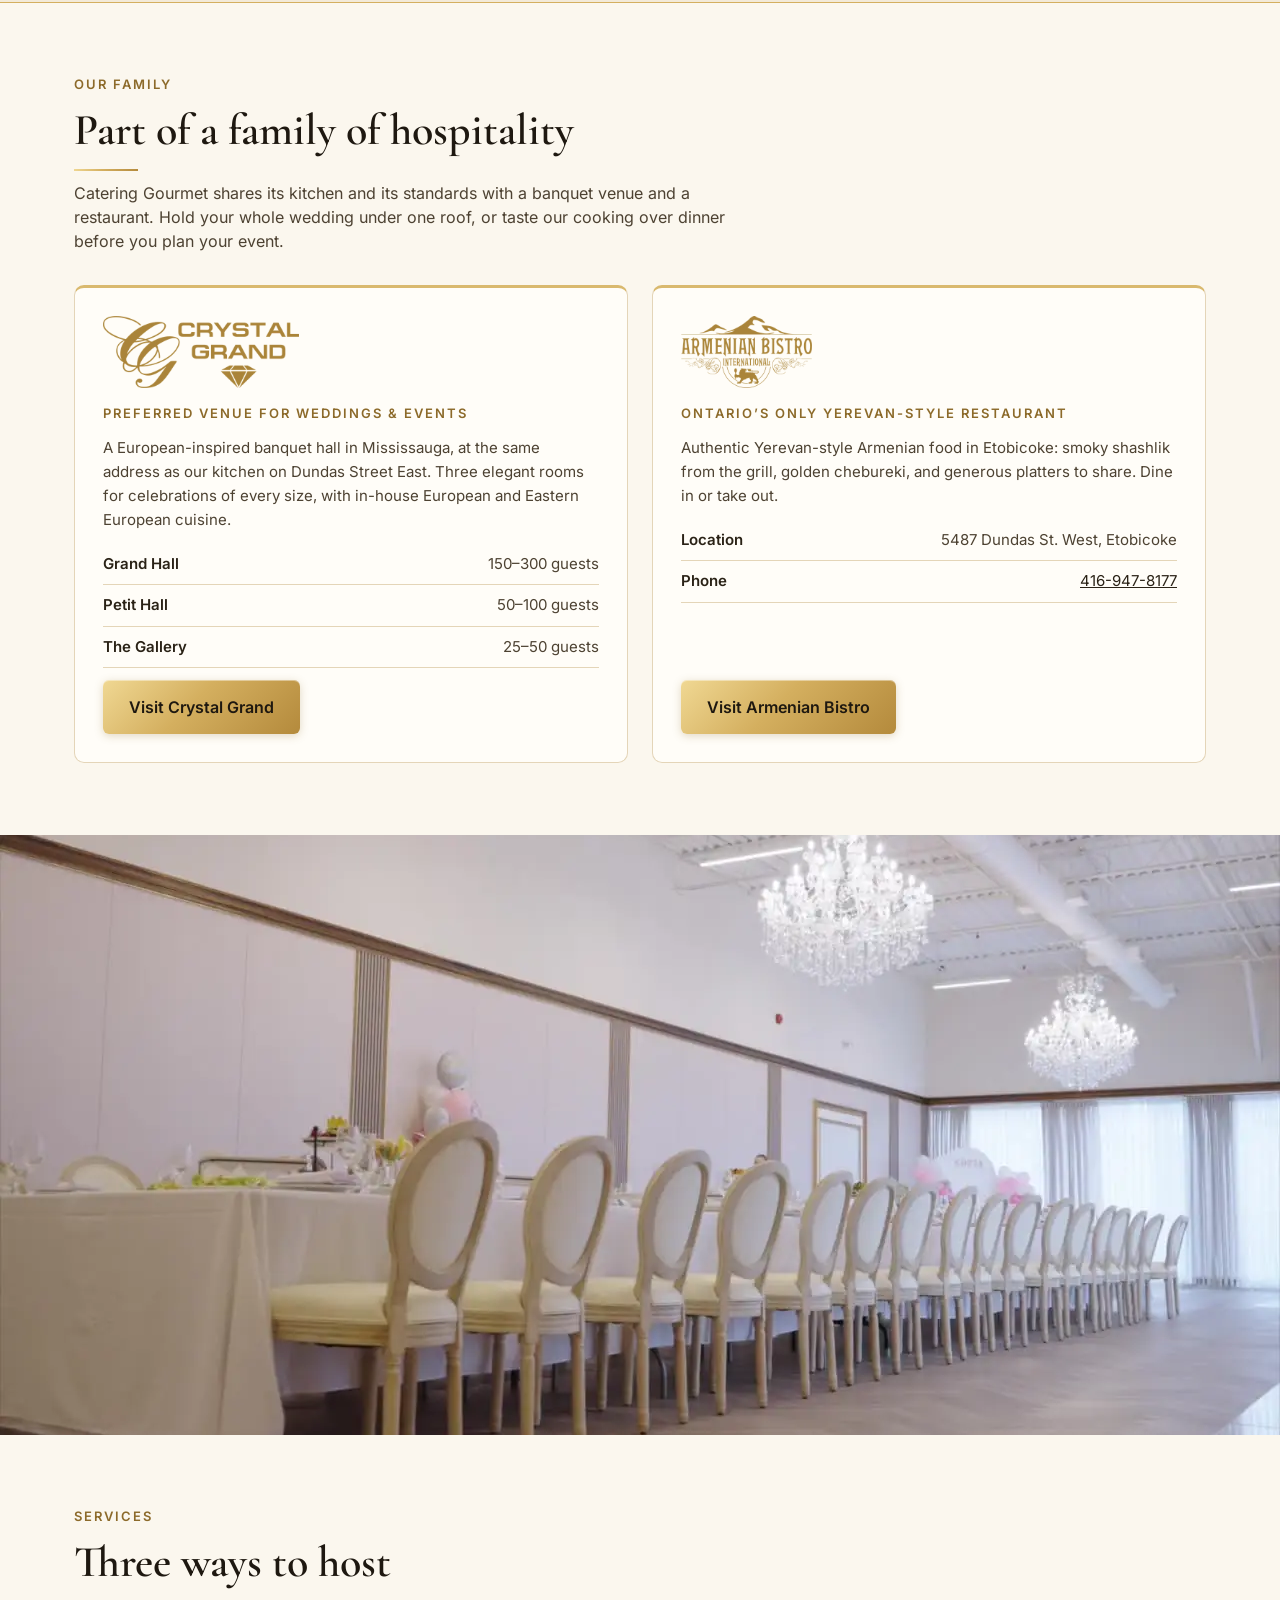
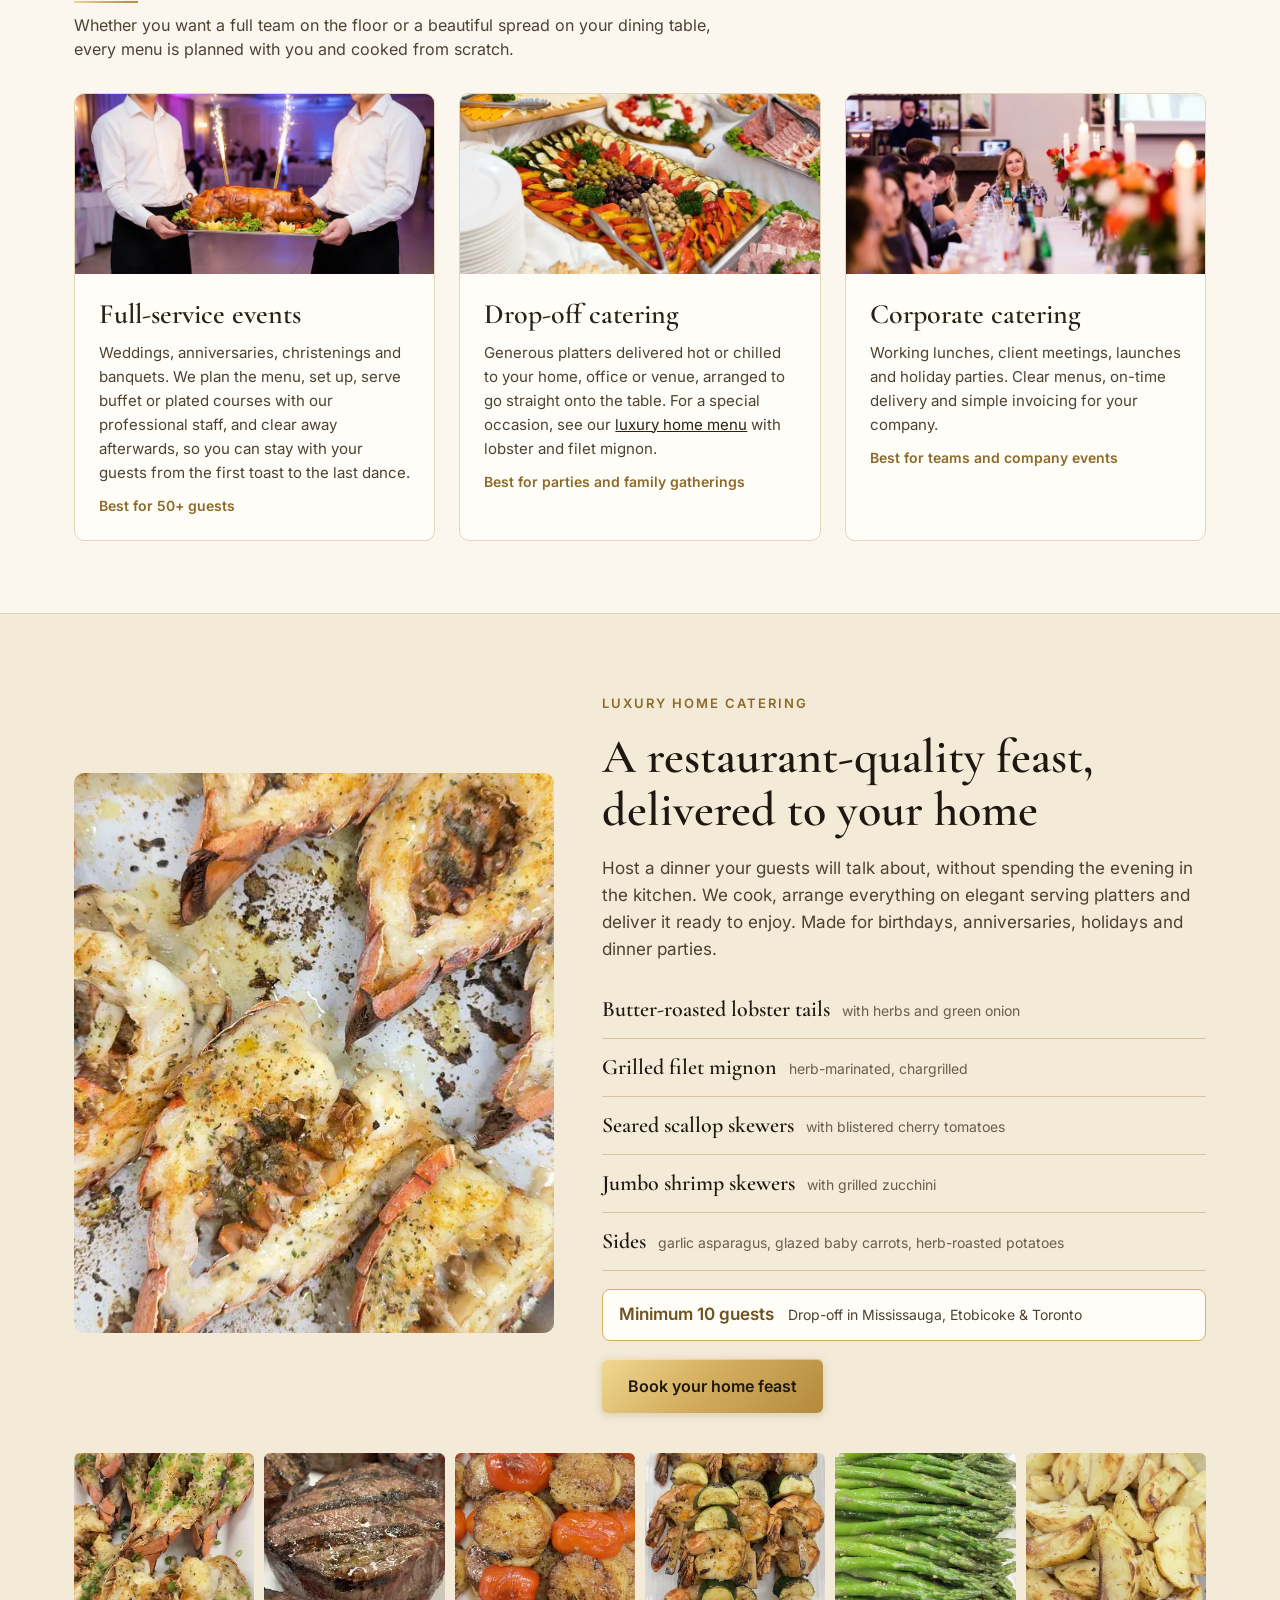
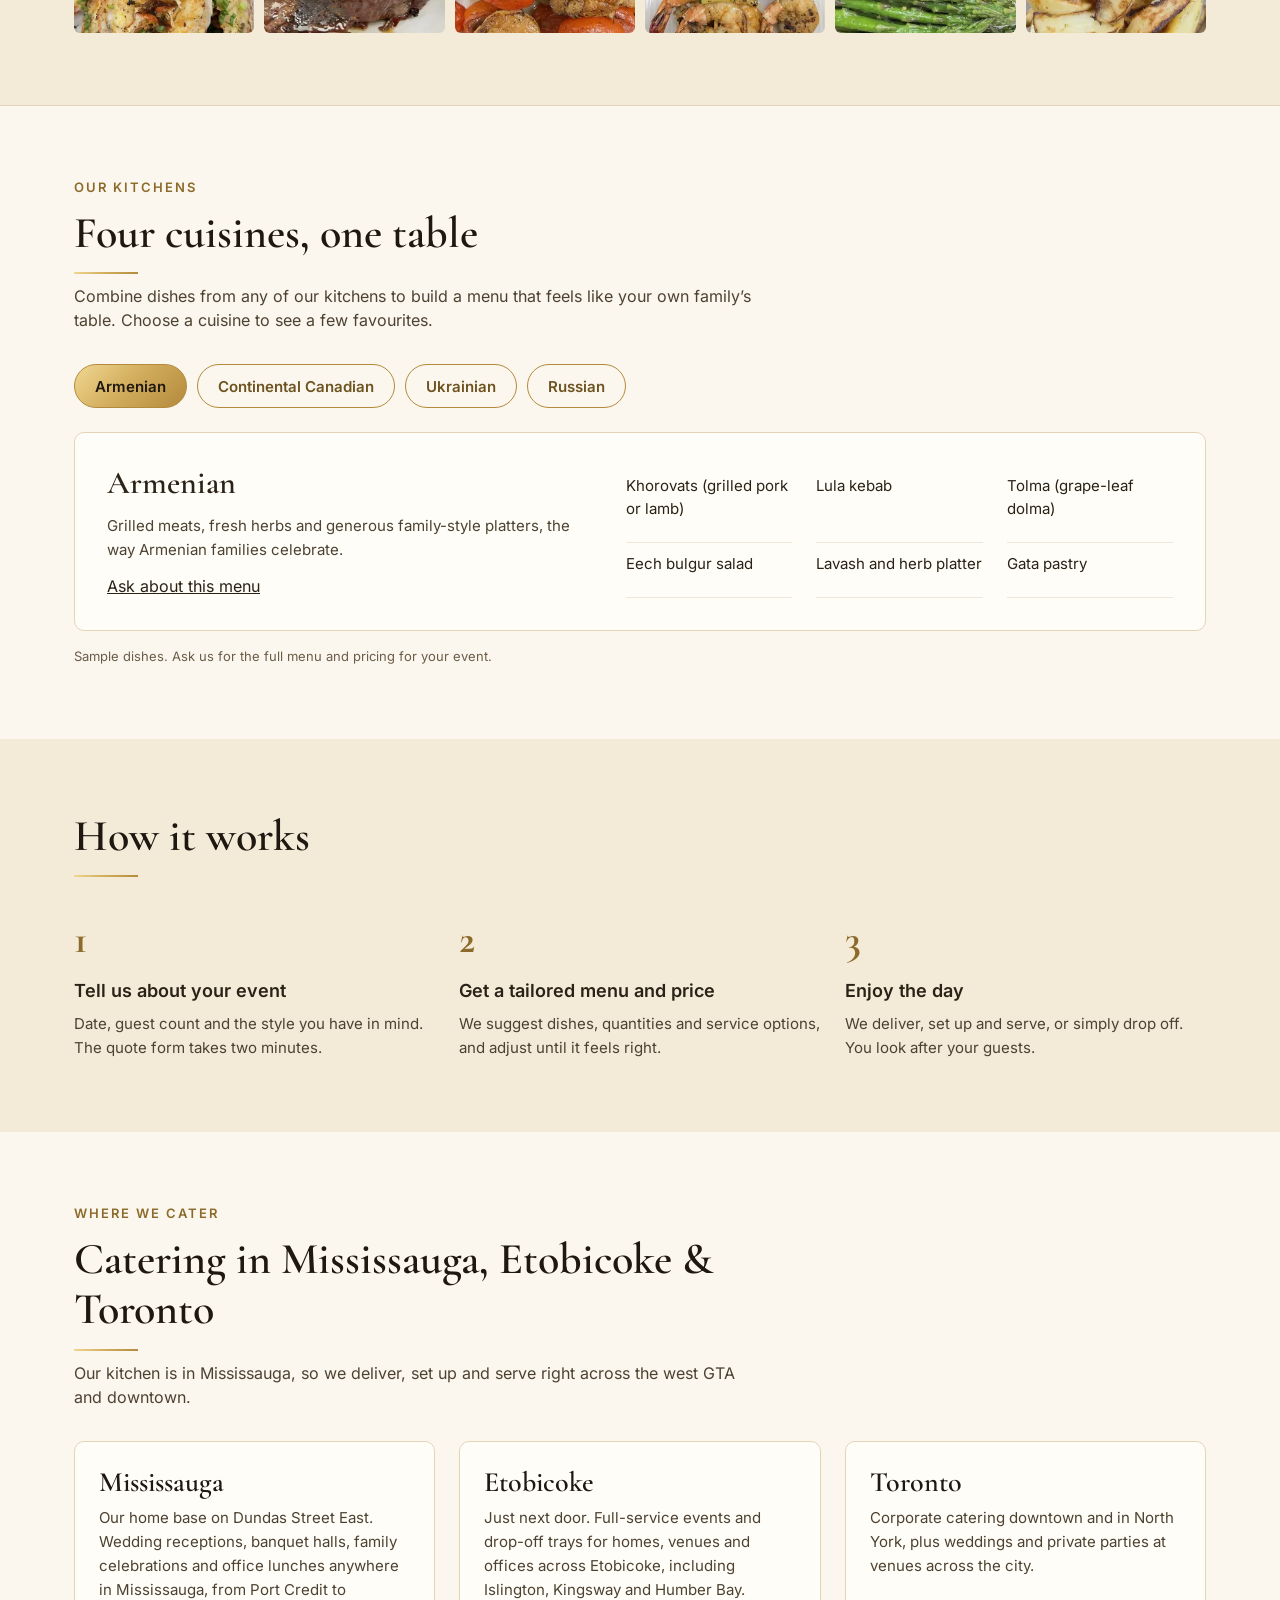
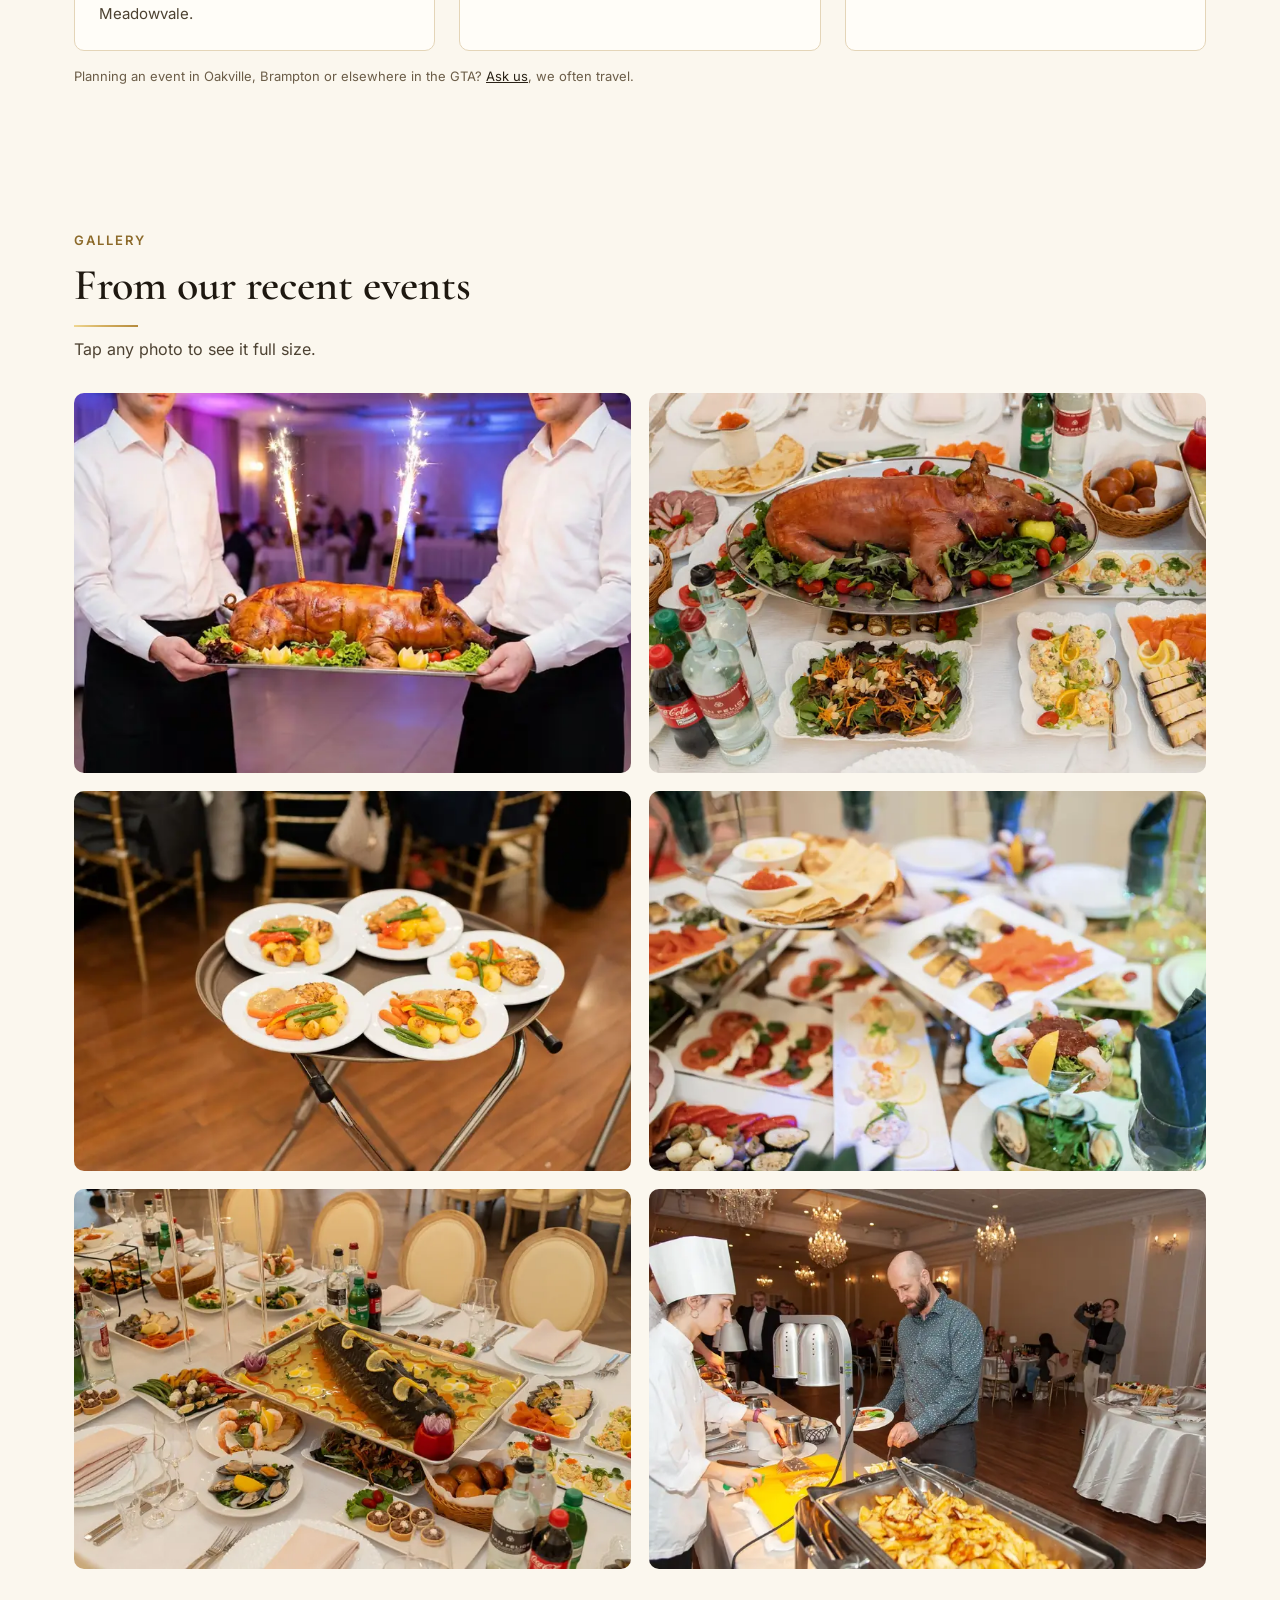
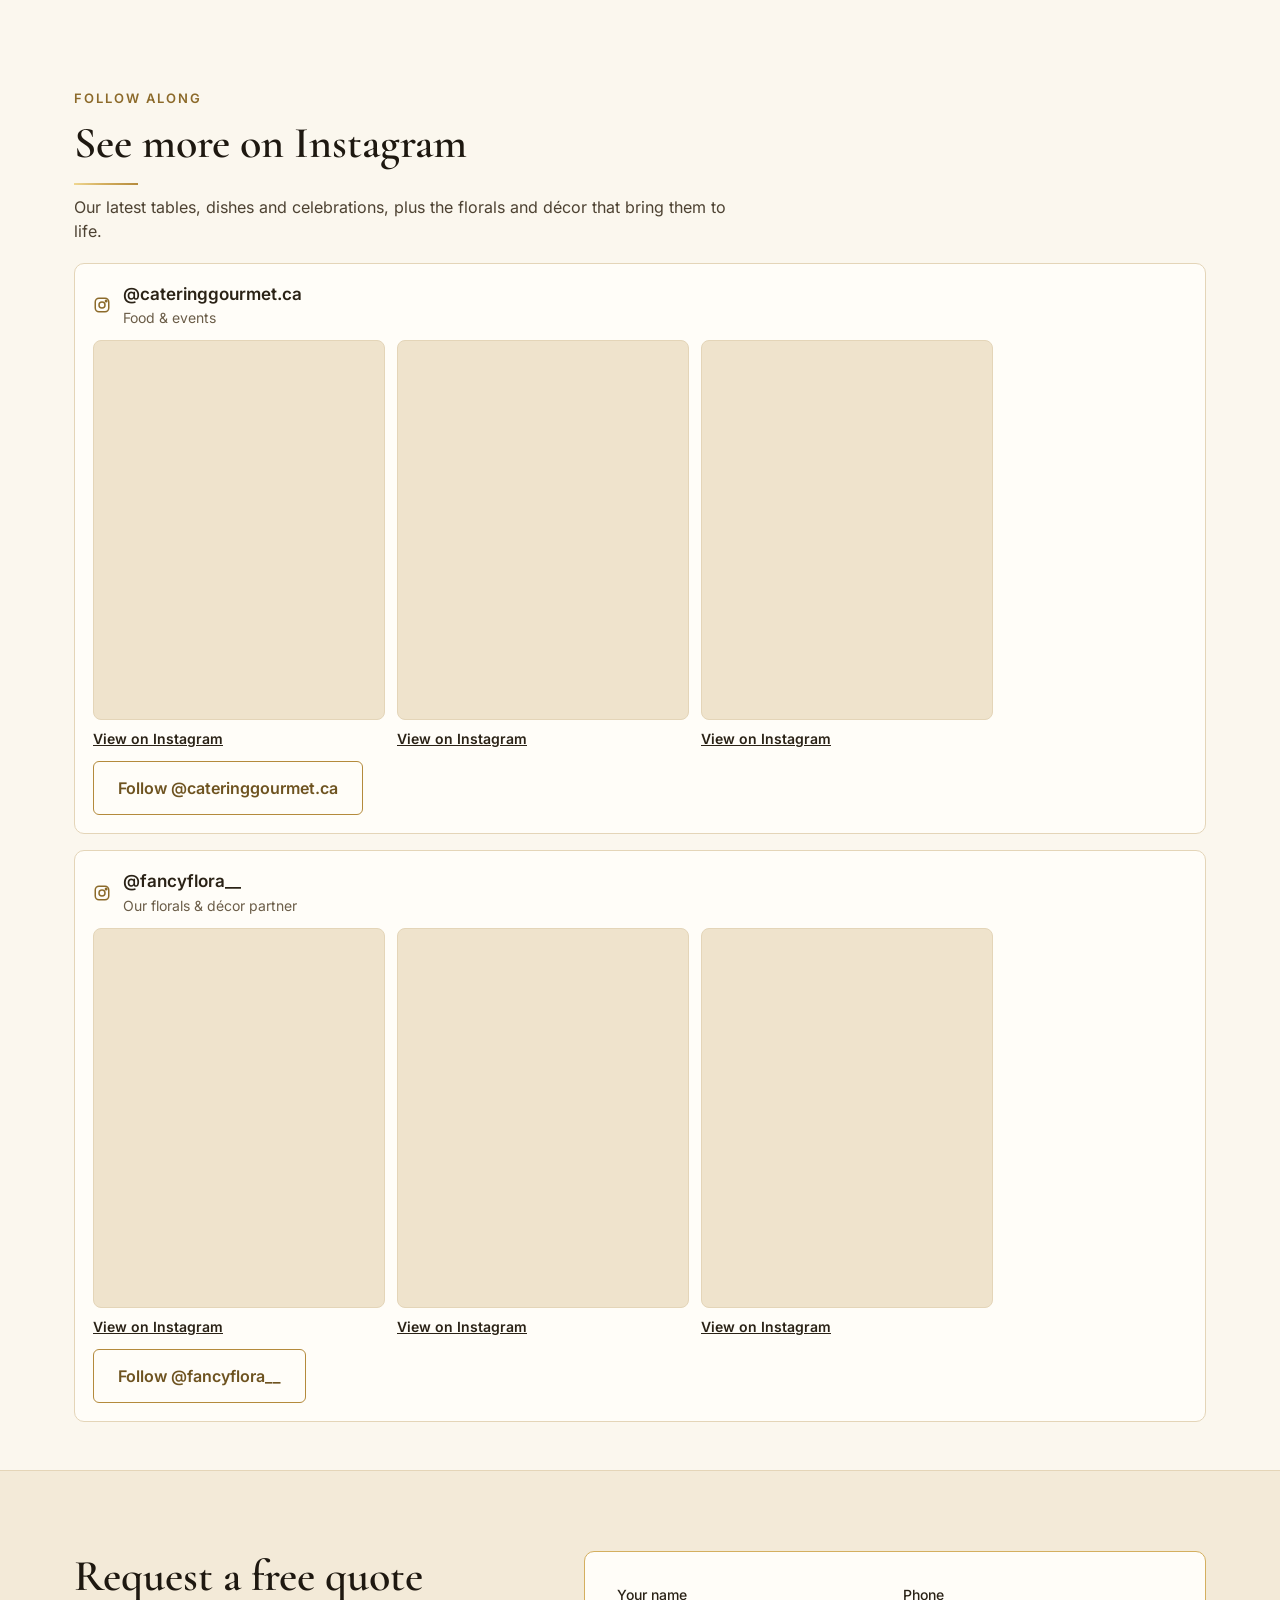
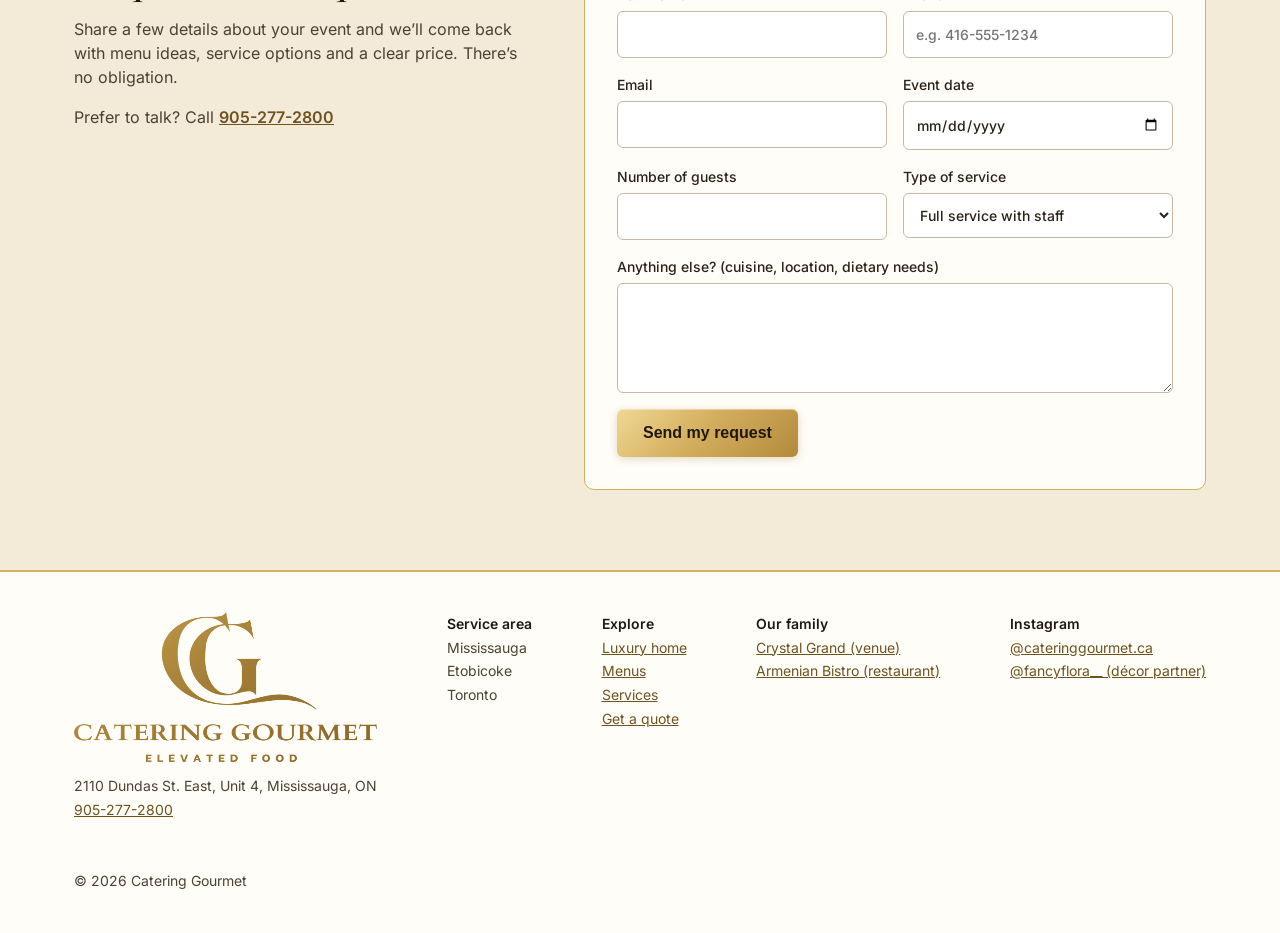
==== commit 7e5d8727: "Brighter redesign: rotating photo hero, light sections, bigger gallery with full-size viewer - Hero " ====
--- a/index.html
+++ b/index.html
@@ -14,7 +14,7 @@
 <meta property="og:description" content="Armenian, Canadian, Ukrainian and Russian catering for weddings, parties and offices in Mississauga, Etobicoke and Toronto.">
 <meta property="og:type" content="website">
 <meta property="og:url" content="https://cateringgourmet.ca/">
-<link rel="preload" as="image" href="images/wedding-toast-800.webp" imagesrcset="images/wedding-toast-800.webp 800w, images/wedding-toast-1200.webp 1200w, images/wedding-toast.webp 2000w" imagesizes="100vw" fetchpriority="high">
+<link rel="preload" as="image" href="images/wedding-toast.webp" imagesrcset="images/wedding-toast-800.webp 800w, images/wedding-toast-1200.webp 1200w, images/wedding-toast.webp 2000w" imagesizes="100vw" fetchpriority="high">
 <link rel="preload" as="font" type="font/woff2" href="fonts/cormorant-garamond-latin.woff2" crossorigin>
 <link rel="preload" as="font" type="font/woff2" href="fonts/inter-latin.woff2" crossorigin>
 <link rel="stylesheet" href="styles.css">
@@ -64,34 +64,52 @@
 </header>
 
 <main id="top">
-  <section class="hero">
-    <img class="hero-bg" src="images/wedding-toast.webp" srcset="images/wedding-toast-800.webp 800w, images/wedding-toast-1200.webp 1200w, images/wedding-toast.webp 2000w" sizes="100vw" alt="Wedding guests raising a toast with the bride and groom at the head table" width="2000" height="1333" fetchpriority="high">
-    <div class="wrap hero-text">
-      <span class="eyebrow">Armenian &middot; Canadian &middot; Ukrainian &middot; Russian</span>
-      <h1>Generous Old-World feasts, catered for your celebration</h1>
-      <p>From a full-service wedding banquet to a tray of pelmeni dropped off at the office, we bring home-style Eastern European cooking to events across Mississauga, Etobicoke and Toronto.</p>
+  <section class="hero" aria-label="Photos from our events">
+    <div class="slides">
+      <img class="slide is-on" src="images/wedding-toast.webp" srcset="images/wedding-toast-800.webp 800w, images/wedding-toast-1200.webp 1200w, images/wedding-toast.webp 2000w" sizes="100vw" alt="Wedding guests raising a toast with the bride and groom at the head table" width="2000" height="1333" fetchpriority="high" style="object-position:60% 35%">
+      <img class="slide" data-srcset="images/banquet-table-800.webp 800w, images/banquet-table-1200.webp 1200w, images/banquet-table.webp 1600w" sizes="100vw" alt="Banquet table with a whole sturgeon, shrimp cocktails and smoked fish" width="1600" height="1066" style="object-position:50% 50%">
+      <img class="slide" data-srcset="images/suckling-pig-sparklers-800.webp 800w, images/suckling-pig-sparklers-1200.webp 1200w, images/suckling-pig-sparklers.webp 1365w" sizes="100vw" alt="Servers presenting a roast suckling pig with sparklers" width="1365" height="768" style="object-position:50% 45%">
+      <img class="slide" data-srcset="images/family-style-zakuski-800.webp 800w, images/family-style-zakuski-1200.webp 1200w, images/family-style-zakuski.webp 1400w" sizes="100vw" alt="Platters of smoked salmon, blini with red caviar and salads" width="1400" height="1010" style="object-position:50% 50%">
+      <img class="slide" data-srcset="images/antipasto-buffet-800.webp 800w, images/antipasto-buffet-1200.webp 1200w, images/antipasto-buffet.webp 1400w" sizes="100vw" alt="Antipasto buffet with grilled vegetables, olives, cheeses and cured meats" width="1400" height="933" style="object-position:50% 50%">
+      <img class="slide" data-srcset="images/roast-suckling-pig-800.webp 800w, images/roast-suckling-pig-1200.webp 1200w, images/roast-suckling-pig.webp 1400w" sizes="100vw" alt="Whole roast suckling pig surrounded by salads and appetizers" width="1400" height="933" style="object-position:40% 50%">
+    </div>
+    <div class="dots">
+      <button type="button" aria-label="Show photo 1" aria-current="true"></button>
+      <button type="button" aria-label="Show photo 2"></button>
+      <button type="button" aria-label="Show photo 3"></button>
+      <button type="button" aria-label="Show photo 4"></button>
+      <button type="button" aria-label="Show photo 5"></button>
+      <button type="button" aria-label="Show photo 6"></button>
+    </div>
+  </section>
+
+  <section class="intro">
+    <div class="wrap intro-inner">
+      <span class="eyebrow">Armenian &middot; Continental Canadian &middot; Ukrainian &middot; Russian</span>
+      <h1>Elevated catering for weddings, celebrations and corporate events</h1>
+      <p>Every dish is cooked from scratch in our Mississauga kitchen, using our own family recipes. Choose full banquet service with our team, or beautifully arranged platters delivered to your door anywhere in Mississauga, Etobicoke and Toronto.</p>
       <div class="actions">
         <a class="btn" href="#quote">Request a free quote</a>
-        <a class="btn btn-outline" href="#menus">See our menus</a>
-      </div>
-      <span class="note">We usually reply within one business day.</span>
+        <a class="btn btn-outline" href="#menus">Explore our menus</a>
+      </div>
+      <span class="note">Call <a href="tel:+19052772800">905-277-2800</a> or send the form. We usually reply within one business day.</span>
     </div>
   </section>
 
   <section class="highlights" aria-label="Highlights">
     <div class="wrap">
-      <div><strong>Full service or drop-off</strong><span>Staff, setup and cleanup, or just the food</span></div>
-      <div><strong>Small to large events</strong><span>Intimate dinners to big banquets</span></div>
-      <div><strong>Made from scratch</strong><span>Family recipes, cooked in our kitchen</span></div>
-      <div><strong>Mississauga &amp; Toronto</strong><span>Mississauga, Etobicoke, Toronto and nearby</span></div>
+      <div><strong>Full service or drop-off</strong><span>Our servers set, serve and clear, or we deliver everything ready to serve</span></div>
+      <div><strong>From 10 guests to grand banquets</strong><span>Dinner parties at home to full wedding receptions</span></div>
+      <div><strong>Cooked from scratch</strong><span>Family recipes, prepared fresh in our own kitchen</span></div>
+      <div><strong>A menu built around you</strong><span>Mix dishes from four cuisines and plan for every dietary need</span></div>
     </div>
   </section>
 
   <section id="family" class="wrap block">
     <div class="section-head">
       <span class="eyebrow">Our family</span>
-      <h2>More from the Catering Gourmet family</h2>
-      <p>Two places where you can enjoy the same food and hospitality, from a full wedding to a dinner out.</p>
+      <h2>Part of a family of hospitality</h2>
+      <p>Catering Gourmet shares its kitchen and its standards with a banquet venue and a restaurant. Hold your whole wedding under one roof, or taste our cooking over dinner before you plan your event.</p>
     </div>
     <div class="family">
       <article>
@@ -123,25 +141,20 @@
   <section class="reel" aria-label="Our events">
     <video muted loop playsinline preload="none" data-poster="images/events-reel-poster.webp" aria-hidden="true" data-src="images/events-reel.mp4">
     </video>
-    <div class="wrap">
-      <span class="eyebrow">Weddings &middot; Anniversaries &middot; Celebrations</span>
-      <h2>From the first toast to the last dance</h2>
-      <p>We set the tables, serve every course and keep the food coming, so you and your guests can enjoy the night.</p>
-      <a class="btn" href="#quote">Plan your event</a>
-    </div>
   </section>
 
   <section id="services" class="wrap block">
     <div class="section-head">
       <span class="eyebrow">Services</span>
-      <h2>Catering that fits your event</h2>
+      <h2>Three ways to host</h2>
+      <p>Whether you want a full team on the floor or a beautiful spread on your dining table, every menu is planned with you and cooked from scratch.</p>
     </div>
     <div class="cards">
       <article class="card">
-        <div class="photo"><img src="images/wedding-reception.webp" srcset="images/wedding-reception-800.webp 800w, images/wedding-reception.webp 870w" sizes="(max-width: 700px) 100vw, 400px" alt="Wedding reception table set with appetizers, blush napkins and gold chairs" width="870" height="768" loading="lazy"></div>
+        <div class="photo"><img src="images/suckling-pig-sparklers.webp" srcset="images/suckling-pig-sparklers-800.webp 800w, images/suckling-pig-sparklers.webp 1365w" sizes="(max-width: 700px) 100vw, 400px" alt="Two servers presenting a roast suckling pig with sparklers at a banquet" width="1365" height="768" loading="lazy" style="object-position:50% 40%"></div>
         <div class="card-body">
           <h3>Full-service events</h3>
-          <p>Weddings, anniversaries and banquets with servers, setup, buffet or plated service, and cleanup.</p>
+          <p>Weddings, anniversaries, christenings and banquets. We plan the menu, set up, serve buffet or plated courses with our professional staff, and clear away afterwards, so you can stay with your guests from the first toast to the last dance.</p>
           <span class="ideal">Best for 50+ guests</span>
         </div>
       </article>
@@ -149,7 +162,7 @@
         <div class="photo"><img src="images/antipasto-buffet.webp" srcset="images/antipasto-buffet-800.webp 800w, images/antipasto-buffet.webp 1400w" sizes="(max-width: 700px) 100vw, 400px" alt="Antipasto buffet with grilled vegetables, olives, cheeses and cured meats" width="1400" height="933" loading="lazy"></div>
         <div class="card-body">
           <h3>Drop-off catering</h3>
-          <p>Ready-to-serve trays delivered hot or chilled to your home or venue. No staff, no fuss. Ask about our <a href="#luxury">luxury home menu</a> with lobster and filet mignon.</p>
+          <p>Generous platters delivered hot or chilled to your home, office or venue, arranged to go straight onto the table. For a special occasion, see our <a href="#luxury">luxury home menu</a> with lobster and filet mignon.</p>
           <span class="ideal">Best for parties and family gatherings</span>
         </div>
       </article>
@@ -157,7 +170,7 @@
         <div class="photo"><img src="images/candlelit-dinner.webp" srcset="images/candlelit-dinner-800.webp 800w, images/candlelit-dinner.webp 1400w" sizes="(max-width: 700px) 100vw, 400px" alt="Guests at a long candlelit dinner table with roses" width="1400" height="933" loading="lazy" style="object-position:45% 40%"></div>
         <div class="card-body">
           <h3>Corporate catering</h3>
-          <p>Office lunches, meetings and holiday parties, with easy menus and invoicing for your company.</p>
+          <p>Working lunches, client meetings, launches and holiday parties. Clear menus, on-time delivery and simple invoicing for your company.</p>
           <span class="ideal">Best for teams and company events</span>
         </div>
       </article>
@@ -172,7 +185,7 @@
       <div class="lux-text">
         <span class="eyebrow">Luxury home catering</span>
         <h2>A restaurant-quality feast, delivered to your home</h2>
-        <p>Hosting at home without the stress. We cook, plate everything on elegant serving platters and deliver it ready to enjoy. Perfect for birthdays, anniversaries, holidays and dinner parties.</p>
+        <p>Host a dinner your guests will talk about, without spending the evening in the kitchen. We cook, arrange everything on elegant serving platters and deliver it ready to enjoy. Made for birthdays, anniversaries, holidays and dinner parties.</p>
         <ul class="lux-menu">
           <li><strong>Butter-roasted lobster tails</strong><span>with herbs and green onion</span></li>
           <li><strong>Grilled filet mignon</strong><span>herb-marinated, chargrilled</span></li>
@@ -198,7 +211,7 @@
     <div class="section-head">
       <span class="eyebrow">Our kitchens</span>
       <h2>Four cuisines, one table</h2>
-      <p>Mix and match dishes from any of our menus. Choose a cuisine to see a few favourites.</p>
+      <p>Combine dishes from any of our kitchens to build a menu that feels like your own family&rsquo;s table. Choose a cuisine to see a few favourites.</p>
     </div>
     <div class="tabs" role="tablist" aria-label="Cuisines">
       <button class="tab" role="tab" id="tab-armenian" aria-controls="p-armenian" aria-selected="true">Armenian</button>
@@ -289,15 +302,25 @@
   </section>
 
   <section id="gallery" class="wrap block">
-    <div class="section-head"><h2>From our recent events</h2></div>
+    <div class="section-head">
+      <span class="eyebrow">Gallery</span>
+      <h2>From our recent events</h2>
+      <p>Tap any photo to see it full size.</p>
+    </div>
     <div class="gallery">
-      <div class="photo"><img src="images/suckling-pig-sparklers.webp" srcset="images/suckling-pig-sparklers-800.webp 800w, images/suckling-pig-sparklers.webp 1365w" sizes="(max-width: 700px) 100vw, 400px" alt="Servers presenting a roast suckling pig with sparklers" width="1365" height="768" loading="lazy"></div>
-      <div class="photo"><img src="images/roast-suckling-pig.webp" srcset="images/roast-suckling-pig-800.webp 800w, images/roast-suckling-pig.webp 1400w" sizes="(max-width: 700px) 100vw, 400px" alt="Whole roast suckling pig surrounded by salads and appetizers" width="1400" height="933" loading="lazy"></div>
-      <div class="photo"><img src="images/plated-service-tray.webp" srcset="images/plated-service-tray-800.webp 800w, images/plated-service-tray.webp 1400w" sizes="(max-width: 700px) 100vw, 400px" alt="Tray of plated chicken dinners ready to be served" width="1400" height="933" loading="lazy"></div>
-      <div class="photo"><img src="images/family-style-zakuski.webp" srcset="images/family-style-zakuski-800.webp 800w, images/family-style-zakuski.webp 1400w" sizes="(max-width: 700px) 100vw, 400px" alt="Platters of smoked salmon, blini with red caviar, salads and shrimp cocktail" width="1400" height="1010" loading="lazy"></div>
-      <div class="photo"><img src="images/banquet-table.webp" srcset="images/banquet-table-800.webp 800w, images/banquet-table.webp 1600w" sizes="(max-width: 700px) 100vw, 400px" alt="Banquet table with a whole sturgeon in aspic, shrimp cocktails and smoked fish" width="1600" height="1066" loading="lazy"></div>
-      <div class="photo"><img src="images/carving-station.webp" srcset="images/carving-station-800.webp 800w, images/carving-station.webp 1400w" sizes="(max-width: 700px) 100vw, 400px" alt="Chef serving at a buffet carving station in a chandelier-lit banquet hall" width="1400" height="933" loading="lazy"></div>
-    </div>
+      <button type="button" class="photo" data-full="images/suckling-pig-sparklers.webp" aria-label="View larger: Servers presenting a roast suckling pig with sparklers"><img src="images/suckling-pig-sparklers.webp" srcset="images/suckling-pig-sparklers-800.webp 800w, images/suckling-pig-sparklers.webp 1365w" sizes="(max-width: 700px) 100vw, 580px" alt="Servers presenting a roast suckling pig with sparklers" width="1365" height="768" loading="lazy"></button>
+      <button type="button" class="photo" data-full="images/roast-suckling-pig.webp" aria-label="View larger: Whole roast suckling pig surrounded by salads and appetizers"><img src="images/roast-suckling-pig.webp" srcset="images/roast-suckling-pig-800.webp 800w, images/roast-suckling-pig.webp 1400w" sizes="(max-width: 700px) 100vw, 580px" alt="Whole roast suckling pig surrounded by salads and appetizers" width="1400" height="933" loading="lazy"></button>
+      <button type="button" class="photo" data-full="images/plated-service-tray.webp" aria-label="View larger: Tray of plated chicken dinners ready to be served"><img src="images/plated-service-tray.webp" srcset="images/plated-service-tray-800.webp 800w, images/plated-service-tray.webp 1400w" sizes="(max-width: 700px) 100vw, 580px" alt="Tray of plated chicken dinners ready to be served" width="1400" height="933" loading="lazy"></button>
+      <button type="button" class="photo" data-full="images/family-style-zakuski.webp" aria-label="View larger: Platters of smoked salmon, blini with red caviar, salads and shrimp cocktail"><img src="images/family-style-zakuski.webp" srcset="images/family-style-zakuski-800.webp 800w, images/family-style-zakuski.webp 1400w" sizes="(max-width: 700px) 100vw, 580px" alt="Platters of smoked salmon, blini with red caviar, salads and shrimp cocktail" width="1400" height="1010" loading="lazy"></button>
+      <button type="button" class="photo" data-full="images/banquet-table.webp" aria-label="View larger: Banquet table with a whole sturgeon in aspic, shrimp cocktails and smoked fish"><img src="images/banquet-table.webp" srcset="images/banquet-table-800.webp 800w, images/banquet-table.webp 1600w" sizes="(max-width: 700px) 100vw, 580px" alt="Banquet table with a whole sturgeon in aspic, shrimp cocktails and smoked fish" width="1600" height="1066" loading="lazy"></button>
+      <button type="button" class="photo" data-full="images/carving-station.webp" aria-label="View larger: Chef serving at a buffet carving station in a chandelier-lit banquet hall"><img src="images/carving-station.webp" srcset="images/carving-station-800.webp 800w, images/carving-station.webp 1400w" sizes="(max-width: 700px) 100vw, 580px" alt="Chef serving at a buffet carving station in a chandelier-lit banquet hall" width="1400" height="933" loading="lazy"></button>
+    </div>
+    <dialog class="lightbox" aria-label="Photo viewer">
+      <img alt="">
+      <button type="button" class="lb-close" aria-label="Close">&times;</button>
+      <button type="button" class="lb-prev" aria-label="Previous photo">&#8249;</button>
+      <button type="button" class="lb-next" aria-label="Next photo">&#8250;</button>
+    </dialog>
     <!-- Add a real client review here when you have one:
     <figure class="review">
       <blockquote>Review text</blockquote>
@@ -338,7 +361,7 @@
     <div class="wrap">
       <div class="quote-intro">
         <h2>Request a free quote</h2>
-        <p>Tell us a little about your event and we'll come back with menu ideas and a price.</p>
+        <p>Share a few details about your event and we&rsquo;ll come back with menu ideas, service options and a clear price. There&rsquo;s no obligation.</p>
         <span>Prefer to talk? Call <a href="tel:+19052772800">905-277-2800</a></span>
       </div>
       <form name="quote" method="POST" action="/thank-you.html" data-netlify="true" netlify-honeypot="company-website">
@@ -410,6 +433,55 @@
       if (entries[0].isIntersecting) { v.src = v.dataset.src; v.play().catch(function(){}); obs.disconnect(); }
     }, { rootMargin: '0px' }).observe(v);
   }
+  // Hero slideshow
+  var slides = document.querySelectorAll('.hero .slide');
+  var dots = document.querySelectorAll('.hero .dots button');
+  var cur = 0, timer = null;
+  var calm = window.matchMedia('(prefers-reduced-motion: reduce)').matches;
+  function prep(img){ if (img.dataset.srcset) { img.srcset = img.dataset.srcset; img.removeAttribute('data-srcset'); } }
+  function go(n){
+    n = (n + slides.length) % slides.length;
+    prep(slides[n]); prep(slides[(n + 1) % slides.length]);
+    slides[cur].classList.remove('is-on'); dots[cur].removeAttribute('aria-current');
+    cur = n;
+    slides[cur].classList.add('is-on'); dots[cur].setAttribute('aria-current', 'true');
+  }
+  function play(){ if (!calm && slides.length > 1) { clearInterval(timer); timer = setInterval(function(){ go(cur + 1); }, 5000); } }
+  dots.forEach(function(d, i){ d.addEventListener('click', function(){ go(i); play(); }); });
+  window.addEventListener('load', function(){ if (slides[1]) prep(slides[1]); play(); });
+  document.addEventListener('visibilitychange', function(){ if (document.hidden) clearInterval(timer); else play(); });
+
+  // Gallery lightbox
+  var lb = document.querySelector('.lightbox');
+  var pics = Array.prototype.slice.call(document.querySelectorAll('.gallery .photo'));
+  var at = 0;
+  function openPic(i){
+    at = (i + pics.length) % pics.length;
+    var src = pics[at].querySelector('img');
+    lb.querySelector('img').src = pics[at].dataset.full;
+    lb.querySelector('img').alt = src.alt;
+    if (!lb.open) { if (lb.showModal) lb.showModal(); else lb.setAttribute('open', ''); }
+  }
+  function closePic(){ if (lb.close) lb.close(); else lb.removeAttribute('open'); }
+  if (lb) {
+    pics.forEach(function(p, i){ p.addEventListener('click', function(){ openPic(i); }); });
+    lb.querySelector('.lb-close').addEventListener('click', closePic);
+    lb.querySelector('.lb-prev').addEventListener('click', function(){ openPic(at - 1); });
+    lb.querySelector('.lb-next').addEventListener('click', function(){ openPic(at + 1); });
+    lb.addEventListener('click', function(e){ if (e.target === lb) closePic(); });
+    lb.addEventListener('keydown', function(e){
+      if (e.key === 'ArrowRight') openPic(at + 1);
+      if (e.key === 'ArrowLeft') openPic(at - 1);
+    });
+    var x0 = null;
+    lb.addEventListener('touchstart', function(e){ x0 = e.touches[0].clientX; }, { passive: true });
+    lb.addEventListener('touchend', function(e){
+      if (x0 === null) return;
+      var dx = e.changedTouches[0].clientX - x0; x0 = null;
+      if (Math.abs(dx) > 50) openPic(at + (dx < 0 ? 1 : -1));
+    });
+  }
+
   var ig = document.getElementById('instagram');
   var frames = ig ? ig.querySelectorAll('iframe[data-src]') : [];
   function loadIg(){ frames.forEach(function(f){ f.src = f.dataset.src; }); }
--- a/styles.css
+++ b/styles.css
@@ -37,27 +37,31 @@
 .nav .phone{font-weight:600}
 .nav .btn{color:#fff;padding:12px 20px}
 
-/* Hero */
-.hero{position:relative;min-height:min(86vh,760px);display:flex;align-items:center;overflow:hidden;background:#0E0E0E;color:#fff}
-.hero-bg{position:absolute;inset:0;width:100%;height:100%;object-fit:cover;object-position:60% 35%}
-.hero::after{content:"";position:absolute;inset:0;background:linear-gradient(90deg,rgba(10,10,10,.82) 0%,rgba(10,10,10,.6) 45%,rgba(10,10,10,.15) 100%)}
-.hero-text{position:relative;z-index:1;width:100%;display:flex;flex-direction:column;gap:22px;padding-top:96px;padding-bottom:96px}
-.hero-text>*{max-width:600px}
-.hero .eyebrow{color:var(--gold)}
-.hero h1{color:#fff;font-size:clamp(42px,6vw,68px);line-height:1.05}
-.hero p{margin:0;font-size:18px;line-height:1.6;color:#EDE8DF}
-.hero .actions{display:flex;flex-wrap:wrap;gap:12px}
-.hero .btn{background:#fff;color:#141414}
-.hero .btn:hover{background:var(--gold);box-shadow:none}
-.hero .btn-outline{background:transparent;color:#fff;border-color:#fff}
-.hero .btn-outline:hover{background:#fff;color:#141414}
-.hero .note{font-size:14px;color:#D9D3C8}
+/* Hero slideshow (photos only, no text on top) */
+.hero{position:relative;height:min(78vh,720px);min-height:320px;overflow:hidden;background:var(--sand)}
+.slide{position:absolute;inset:0;width:100%;height:100%;object-fit:cover;opacity:0;transition:opacity 1.2s ease}
+.slide.is-on{opacity:1}
+.dots{position:absolute;left:0;right:0;bottom:14px;display:flex;justify-content:center;gap:4px;z-index:1}
+.dots button{width:28px;height:28px;padding:0;border:0;background:transparent;cursor:pointer;display:flex;align-items:center;justify-content:center}
+.dots button::before{content:"";width:10px;height:10px;border-radius:50%;background:rgba(255,255,255,.75);box-shadow:0 0 0 1px rgba(110,83,32,.5)}
+.dots button[aria-current="true"]::before{background:#D4AF5F;transform:scale(1.25)}
+@media (prefers-reduced-motion:reduce){.slide{transition:none}}
+
+/* Intro under the hero */
+.intro{background:var(--paper);border-bottom:1px solid var(--line)}
+.intro-inner{display:flex;flex-direction:column;align-items:center;text-align:center;gap:20px;padding-top:64px;padding-bottom:64px}
+.intro-inner>*{max-width:760px}
+.intro h1{font-size:clamp(36px,5vw,58px);line-height:1.08}
+.intro p{margin:0;font-size:18px;line-height:1.7;color:var(--ink-2)}
+.intro .actions{display:flex;flex-wrap:wrap;justify-content:center;gap:12px}
+.intro .note{font-size:14px;color:var(--muted)}
+.intro .note a{color:#6E5320;font-weight:600}
 
 /* Highlights */
-.highlights{background:var(--wine-dark);color:var(--ground)}
-.highlights .wrap{display:grid;grid-template-columns:repeat(auto-fit,minmax(220px,1fr));gap:20px;padding-top:28px;padding-bottom:28px}
-.highlights strong{display:block;font-family:var(--serif);font-size:24px;color:var(--gold)}
-.highlights span{font-size:14px;color:var(--on-dark)}
+.highlights{background:var(--sand);color:var(--ink)}
+.highlights .wrap{display:grid;grid-template-columns:repeat(auto-fit,minmax(220px,1fr));gap:20px;padding-top:32px;padding-bottom:32px}
+.highlights strong{display:block;font-family:var(--serif);font-size:24px;color:#6E5320}
+.highlights span{font-size:14px;color:var(--ink-2)}
 
 /* Sections */
 section.block{padding-top:72px;padding-bottom:72px}
@@ -73,22 +77,22 @@
 .card .ideal{font-size:14px;color:var(--brass);font-weight:600}
 
 /* Luxury home */
-.lux{background:var(--wine-dark);color:var(--on-dark);padding:80px 0 72px}
+.lux{background:var(--sand);color:var(--ink-2);padding:80px 0 72px;border-top:1px solid var(--line);border-bottom:1px solid var(--line)}
 .lux-inner{display:flex;flex-wrap:wrap;gap:48px;align-items:center}
 .lux-photo{flex:1 1 340px;min-width:0;max-width:480px}
 .lux-photo img{width:100%;height:560px;object-fit:cover;border-radius:10px}
 .lux-text{flex:1 1 420px;min-width:0;display:flex;flex-direction:column;gap:18px}
-.lux-text .eyebrow{color:var(--gold)}
-.lux-text h2{color:#fff;font-size:clamp(34px,4.5vw,48px);line-height:1.1}
+
+.lux-text h2{color:var(--wine-dark);font-size:clamp(34px,4.5vw,48px);line-height:1.1}
 .lux-text p{margin:0;font-size:17px;line-height:1.6}
 .lux-menu{list-style:none;margin:0;padding:0;display:flex;flex-direction:column}
-.lux-menu li{display:flex;flex-wrap:wrap;gap:4px 12px;align-items:baseline;padding:12px 0;border-bottom:1px solid rgba(210,181,122,.3)}
-.lux-menu strong{font-family:var(--serif);font-size:22px;font-weight:600;color:#fff}
-.lux-menu span{font-size:14px;color:#CFC6B6}
-.lux-min{display:flex;flex-wrap:wrap;gap:6px 14px;align-items:baseline;border:1px solid var(--gold);border-radius:8px;padding:12px 16px}
-.lux-min strong{color:var(--gold);font-size:17px}
+.lux-menu li{display:flex;flex-wrap:wrap;gap:4px 12px;align-items:baseline;padding:12px 0;border-bottom:1px solid #D9C69F}
+.lux-menu strong{font-family:var(--serif);font-size:22px;font-weight:600;color:var(--wine-dark)}
+.lux-menu span{font-size:14px;color:var(--muted)}
+.lux-min{display:flex;flex-wrap:wrap;gap:6px 14px;align-items:baseline;background:var(--paper);border:1px solid #D4AF5F;border-radius:8px;padding:12px 16px}
+.lux-min strong{color:#6E5320;font-size:17px}
 .lux-min span{font-size:14px}
-.lux .btn{align-self:flex-start;background:#fff;color:#141414}
+.lux .btn{align-self:flex-start}
 .lux-strip{display:grid;grid-template-columns:repeat(6,minmax(0,1fr));gap:10px;margin-top:40px}
 .lux-strip img{width:100%;height:auto;aspect-ratio:1;object-fit:cover;border-radius:6px}
 @media (max-width:800px){.lux-strip{grid-template-columns:repeat(3,minmax(0,1fr))}.lux-photo img{height:380px}.lux{padding:56px 0}}
@@ -115,20 +119,34 @@
 .steps span:last-child{font-size:15px;line-height:1.6;color:var(--ink-2)}
 
 /* Gallery */
-.gallery{display:grid;grid-template-columns:repeat(auto-fit,minmax(300px,1fr));gap:16px}
-.gallery .photo{height:220px;border-radius:8px}
+.gallery{display:grid;grid-template-columns:repeat(2,minmax(0,1fr));gap:18px}
+.gallery .photo{height:380px;border-radius:10px;border:0;padding:0;cursor:zoom-in;position:relative;width:100%;font:inherit}
+.gallery .photo img{transition:transform .5s ease}
+.gallery .photo:hover img,.gallery .photo:focus-visible img{transform:scale(1.04)}
+.gallery .photo:focus-visible{outline:3px solid #B48A3C;outline-offset:3px}
+@media (max-width:700px){.gallery{grid-template-columns:minmax(0,1fr)}.gallery .photo{height:auto;aspect-ratio:4/3}}
+.lightbox{border:0;padding:0;background:transparent;max-width:100vw;max-height:100vh;width:100vw;height:100vh;margin:0;overflow:hidden}
+.lightbox[open]{display:flex;align-items:center;justify-content:center}
+.lightbox::backdrop{background:rgba(30,24,16,.92)}
+.lightbox img{max-width:94vw;max-height:88vh;width:auto;height:auto;object-fit:contain;border-radius:6px;box-shadow:0 10px 40px rgba(0,0,0,.4)}
+.lightbox button{position:absolute;width:48px;height:48px;border-radius:50%;border:0;background:rgba(255,253,248,.92);color:#2A2216;font-size:30px;line-height:1;cursor:pointer;display:flex;align-items:center;justify-content:center}
+.lightbox button:hover{background:#F0D893}
+.lb-close{top:16px;right:16px}
+.lb-prev{left:16px;top:50%;transform:translateY(-50%)}
+.lb-next{right:16px;top:50%;transform:translateY(-50%)}
+@media (max-width:700px){.lb-prev,.lb-next{top:auto;bottom:20px;transform:none}.lb-prev{left:calc(50% - 60px)}.lb-next{right:calc(50% - 60px)}}
 .review{margin-top:40px;background:var(--paper);border:1px solid var(--line);border-radius:10px;padding:28px 32px;max-width:760px}
 .review blockquote{margin:0 0 10px;font-family:var(--serif);font-size:24px;line-height:1.4;color:var(--wine-dark)}
 .review cite{font-style:normal;font-size:14px;color:var(--muted)}
 
 /* Quote */
-.quote{background:var(--wine-dark);color:var(--ground)}
+.quote{background:var(--sand);color:var(--ink);border-top:1px solid var(--line)}
 .quote .wrap{display:flex;flex-wrap:wrap;gap:48px;padding-top:80px;padding-bottom:80px}
 .quote-intro{flex:1 1 320px;min-width:0;display:flex;flex-direction:column;gap:16px}
-.quote-intro h2{color:#fff;font-size:clamp(34px,4.5vw,44px)}
-.quote-intro p,.quote-intro span{margin:0;font-size:16px;color:var(--on-dark)}
-.quote-intro a{color:var(--gold);font-weight:600}
-.quote form{flex:1 1 480px;min-width:0;background:var(--ground);color:var(--ink);border-radius:10px;padding:32px;display:grid;grid-template-columns:repeat(auto-fit,minmax(200px,1fr));gap:16px}
+.quote-intro h2{color:var(--wine-dark);font-size:clamp(34px,4.5vw,44px)}
+.quote-intro p,.quote-intro span{margin:0;font-size:16px;color:var(--ink-2)}
+.quote-intro a{color:#6E5320;font-weight:600}
+.quote form{flex:1 1 480px;min-width:0;background:var(--paper);color:var(--ink);border-radius:10px;padding:32px;display:grid;grid-template-columns:repeat(auto-fit,minmax(200px,1fr));gap:16px}
 .quote label{display:flex;flex-direction:column;gap:6px;font-size:14px;font-weight:500}
 .quote input,.quote select,.quote textarea{font:inherit;padding:12px;border:1px solid #C9B9A3;border-radius:6px;background:#fff;color:var(--ink)}
 .quote .full{grid-column:1/-1}
@@ -173,56 +191,44 @@
 .ig-post a{font-size:14px;font-weight:600}
 
 /* Footer */
-.site-footer{background:var(--wine-deep);color:#D9CCBF;font-size:14px;line-height:1.7}
+.site-footer{background:var(--paper);color:var(--ink-2);font-size:14px;line-height:1.7}
 .site-footer .wrap{display:flex;flex-wrap:wrap;justify-content:space-between;gap:24px;padding-top:40px;padding-bottom:40px}
 .site-footer .wrap>div{display:flex;flex-direction:column}
-.site-footer strong{color:#fff}
+.site-footer strong{color:var(--wine-dark)}
 .site-footer .name{font-family:var(--serif);font-size:22px}
-.site-footer a{color:var(--gold)}
+.site-footer a{color:#6E5320}
 
 @media (max-width:640px){
   .site-header{position:static}
   .logo img{height:84px}
   .nav{gap:4px 14px;font-size:14px}
   .nav a:not(.btn){padding:10px 0}
-  .hero::after{background:rgba(10,10,10,.62)}
-  .hero-text{padding-top:64px;padding-bottom:64px}
+  .hero{height:62vh;min-height:280px;max-height:520px}
+  .intro-inner{padding-top:44px;padding-bottom:44px}
+  .intro p{font-size:17px}
   .panel{padding:22px}
   .quote form{padding:22px}
 }
 
-/* Event reel */
-.reel{position:relative;min-height:520px;display:flex;align-items:center;overflow:hidden;background:#0E0E0E;color:#fff}
+/* Event reel (video only, no overlay) */
+.reel{position:relative;height:clamp(280px,52vw,600px);overflow:hidden;background:var(--sand)}
 .reel video{position:absolute;inset:0;width:100%;height:100%;object-fit:cover}
-.reel::after{content:"";position:absolute;inset:0;background:rgba(10,10,10,.55)}
-.reel .wrap{position:relative;z-index:1;display:flex;flex-direction:column;gap:18px;padding-top:80px;padding-bottom:80px;width:100%}
-.reel h2{color:#fff;font-size:clamp(36px,5vw,56px);max-width:720px;line-height:1.1}
-.reel p{margin:0;font-size:18px;color:#EDE8DF;max-width:560px}
-.reel .eyebrow{color:var(--gold)}
-.reel .btn{align-self:flex-start;background:#fff;color:#141414}
-.reel .btn:hover{background:var(--gold);color:#141414;box-shadow:none}
-@media (prefers-reduced-motion:reduce){.reel video{display:none}.reel{background:#0E0E0E url(images/events-reel-poster.webp) center/cover}}
 
 /* ===== Gold theme ===== */
-.btn,.nav .btn,.hero .btn,.reel .btn,.lux .btn{background:var(--gold-grad);color:#1E1810;box-shadow:0 1px 0 rgba(255,255,255,.4) inset,0 2px 8px rgba(140,106,42,.25)}
-.btn:hover,.nav .btn:hover,.hero .btn:hover,.reel .btn:hover{background:linear-gradient(135deg,#F5E2A8 0%,#DDBA6C 45%,#BE9445 100%);color:#1E1810;box-shadow:0 2px 12px rgba(140,106,42,.35)}
+.btn,.nav .btn,.lux .btn{background:var(--gold-grad);color:#1E1810;box-shadow:0 1px 0 rgba(255,255,255,.4) inset,0 2px 8px rgba(140,106,42,.25)}
+.btn:hover,.nav .btn:hover,.lux .btn:hover{background:linear-gradient(135deg,#F5E2A8 0%,#DDBA6C 45%,#BE9445 100%);color:#1E1810;box-shadow:0 2px 12px rgba(140,106,42,.35)}
 .btn-outline{background:transparent;color:#6E5320;border:1.5px solid #B48A3C;box-shadow:none}
 .btn-outline:hover{background:var(--gold-grad);color:#1E1810}
-.hero .btn-outline{background:transparent;color:#F0D893;border-color:#D4AF5F;box-shadow:none}
-.hero .btn-outline:hover{background:var(--gold-grad);color:#1E1810}
-.hero::after{background:linear-gradient(90deg,rgba(24,16,6,.85) 0%,rgba(24,16,6,.6) 45%,rgba(24,16,6,.12) 100%)}
-.reel::after{background:rgba(24,16,6,.58)}
 .tab{color:#6E5320;border-color:#B48A3C}
 .tab[aria-selected="true"]{background:var(--gold-grad);color:#1E1810;border-color:#B48A3C}
 .site-header{border-bottom:1px solid #D4AF5F}
-.highlights{border-top:1px solid #B48A3C;border-bottom:1px solid #B48A3C}
+.highlights{border-bottom:1px solid #D4AF5F}
 .card{border-color:var(--line)}
 .card h3,.panel-intro h3{color:#2A2216}
 .section-head h2::after{content:"";display:block;width:64px;height:2px;margin-top:14px;background:var(--gold-grad)}
 .quote form{border:1px solid #D4AF5F}
-.site-footer{border-top:2px solid #B48A3C}
-.site-footer .name{color:var(--gold)}
-@media (max-width:640px){.hero::after{background:rgba(24,16,6,.64)}}
+.site-footer{border-top:2px solid #D4AF5F}
+.site-footer .name{color:#6E5320}
 @media (max-width:640px){
   .ig-posts{display:flex;overflow-x:auto;scroll-snap-type:x mandatory;gap:10px;padding-bottom:6px}
   .ig-post{flex:0 0 78%;scroll-snap-align:start}
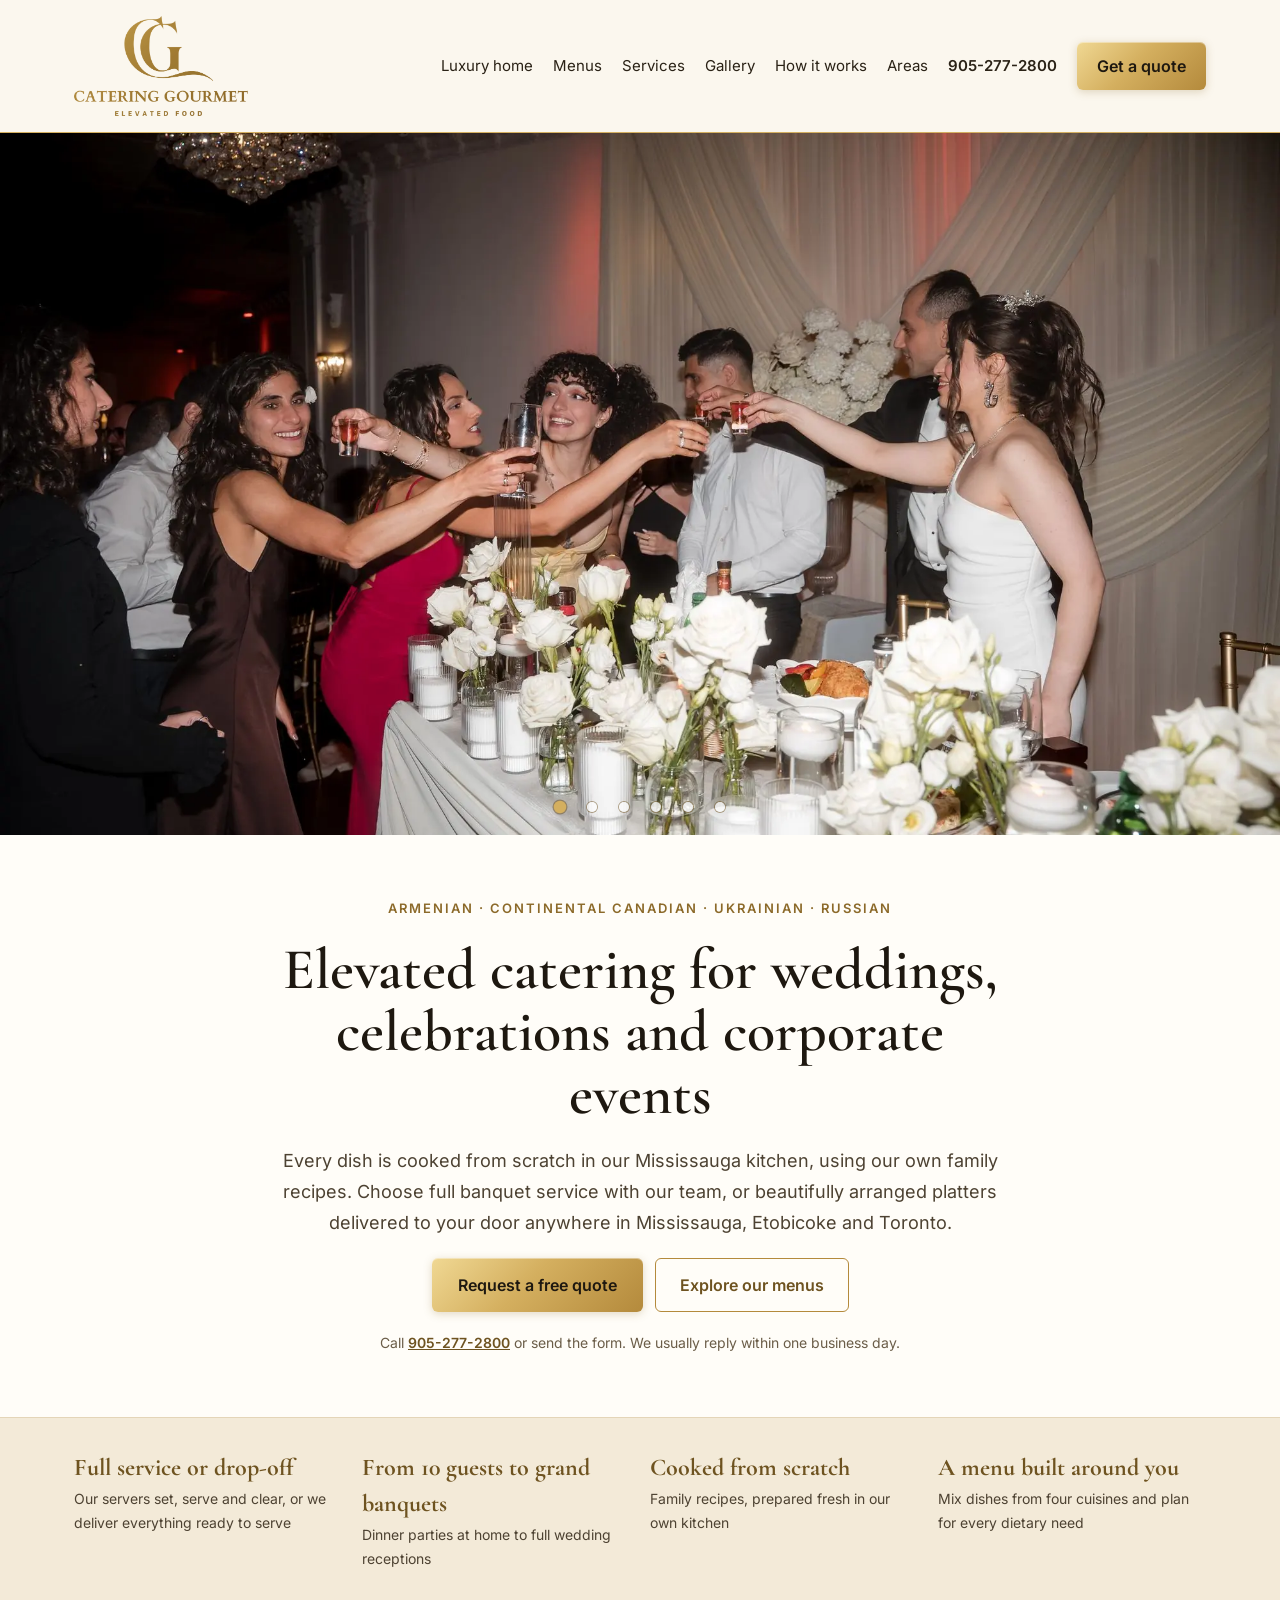
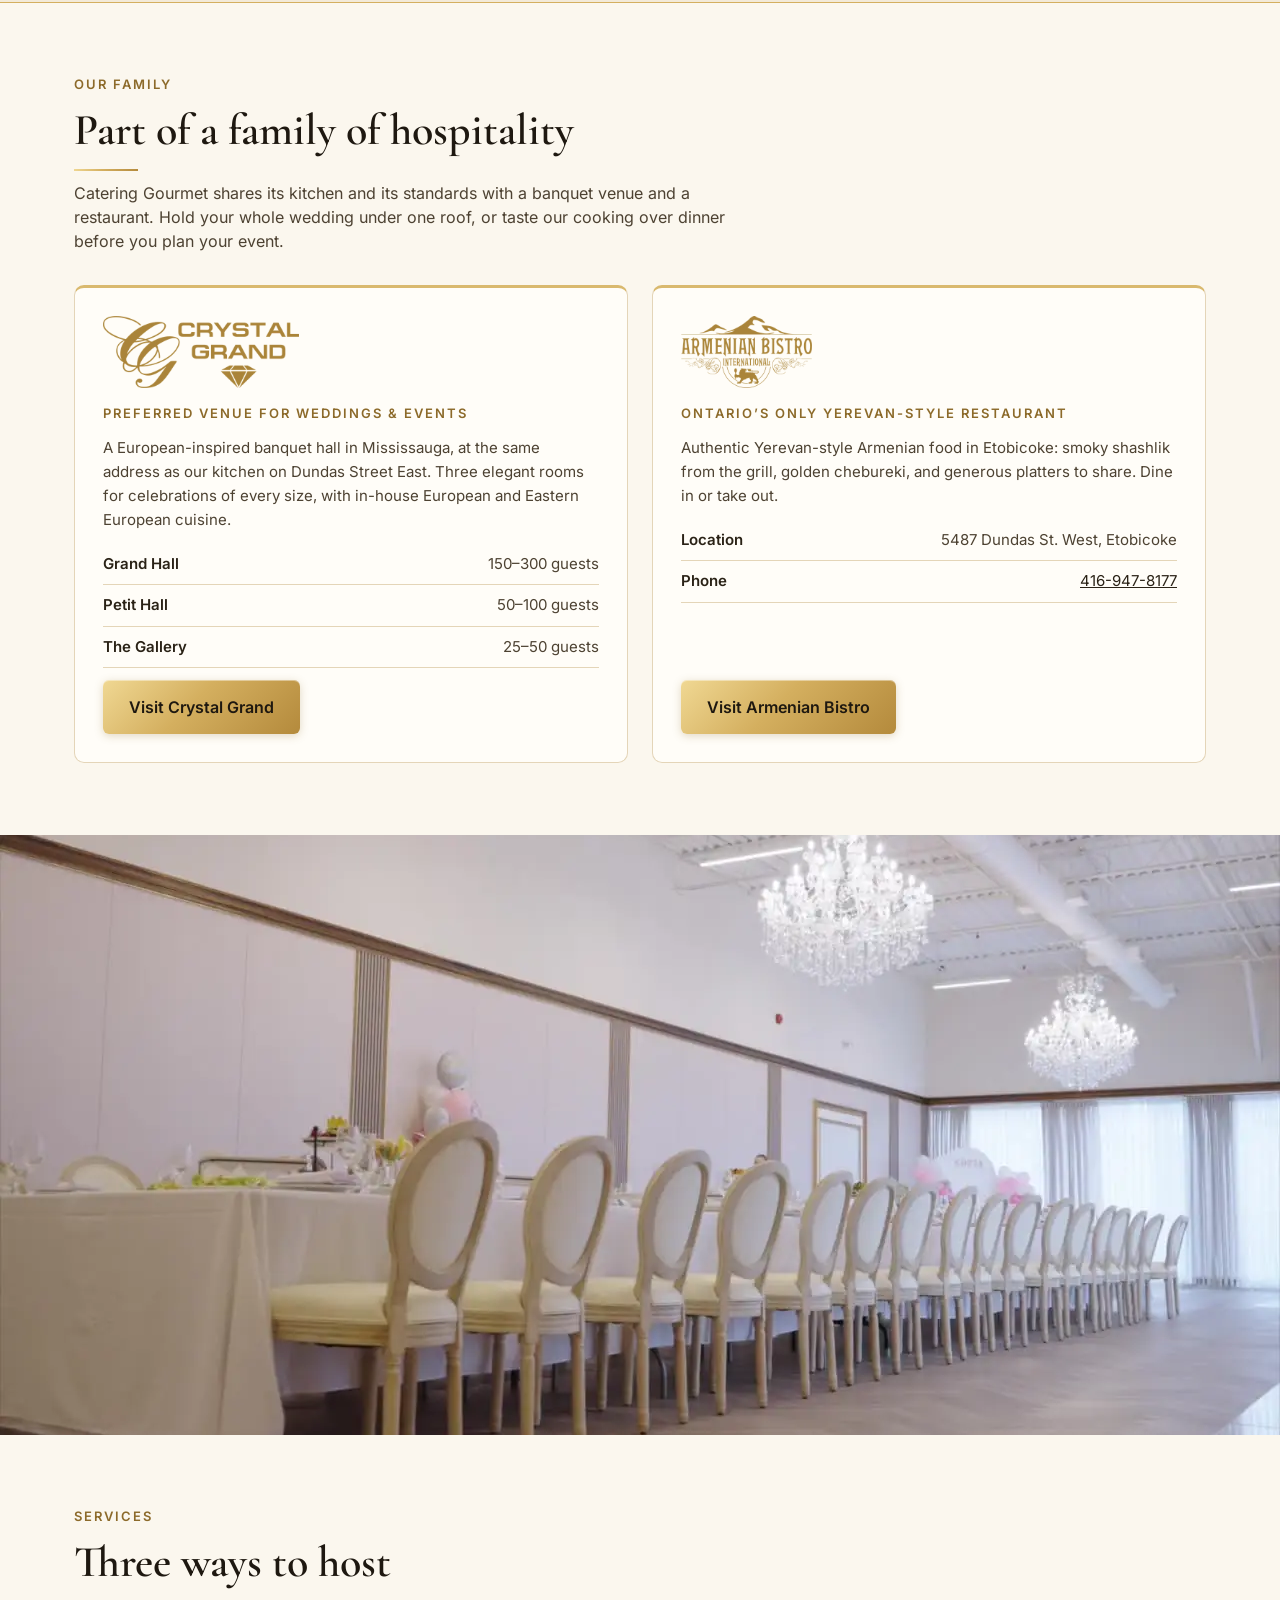
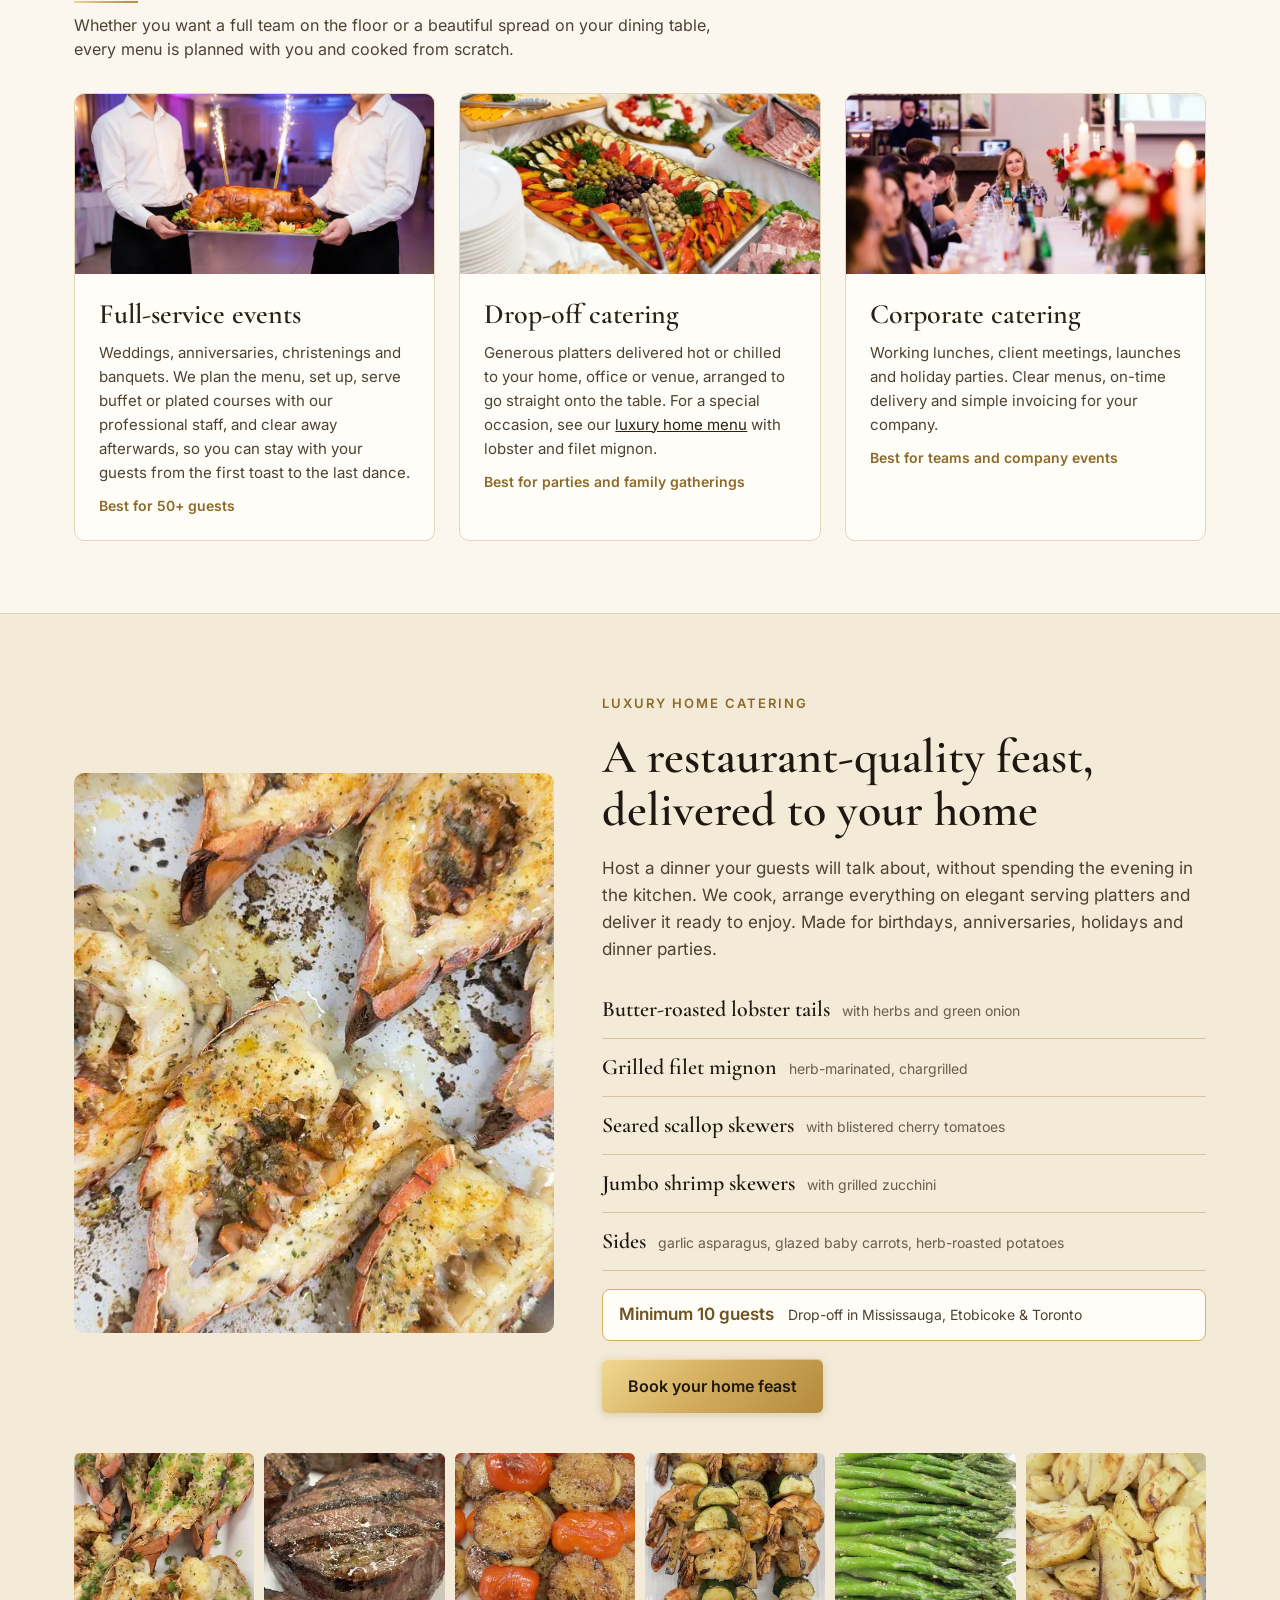
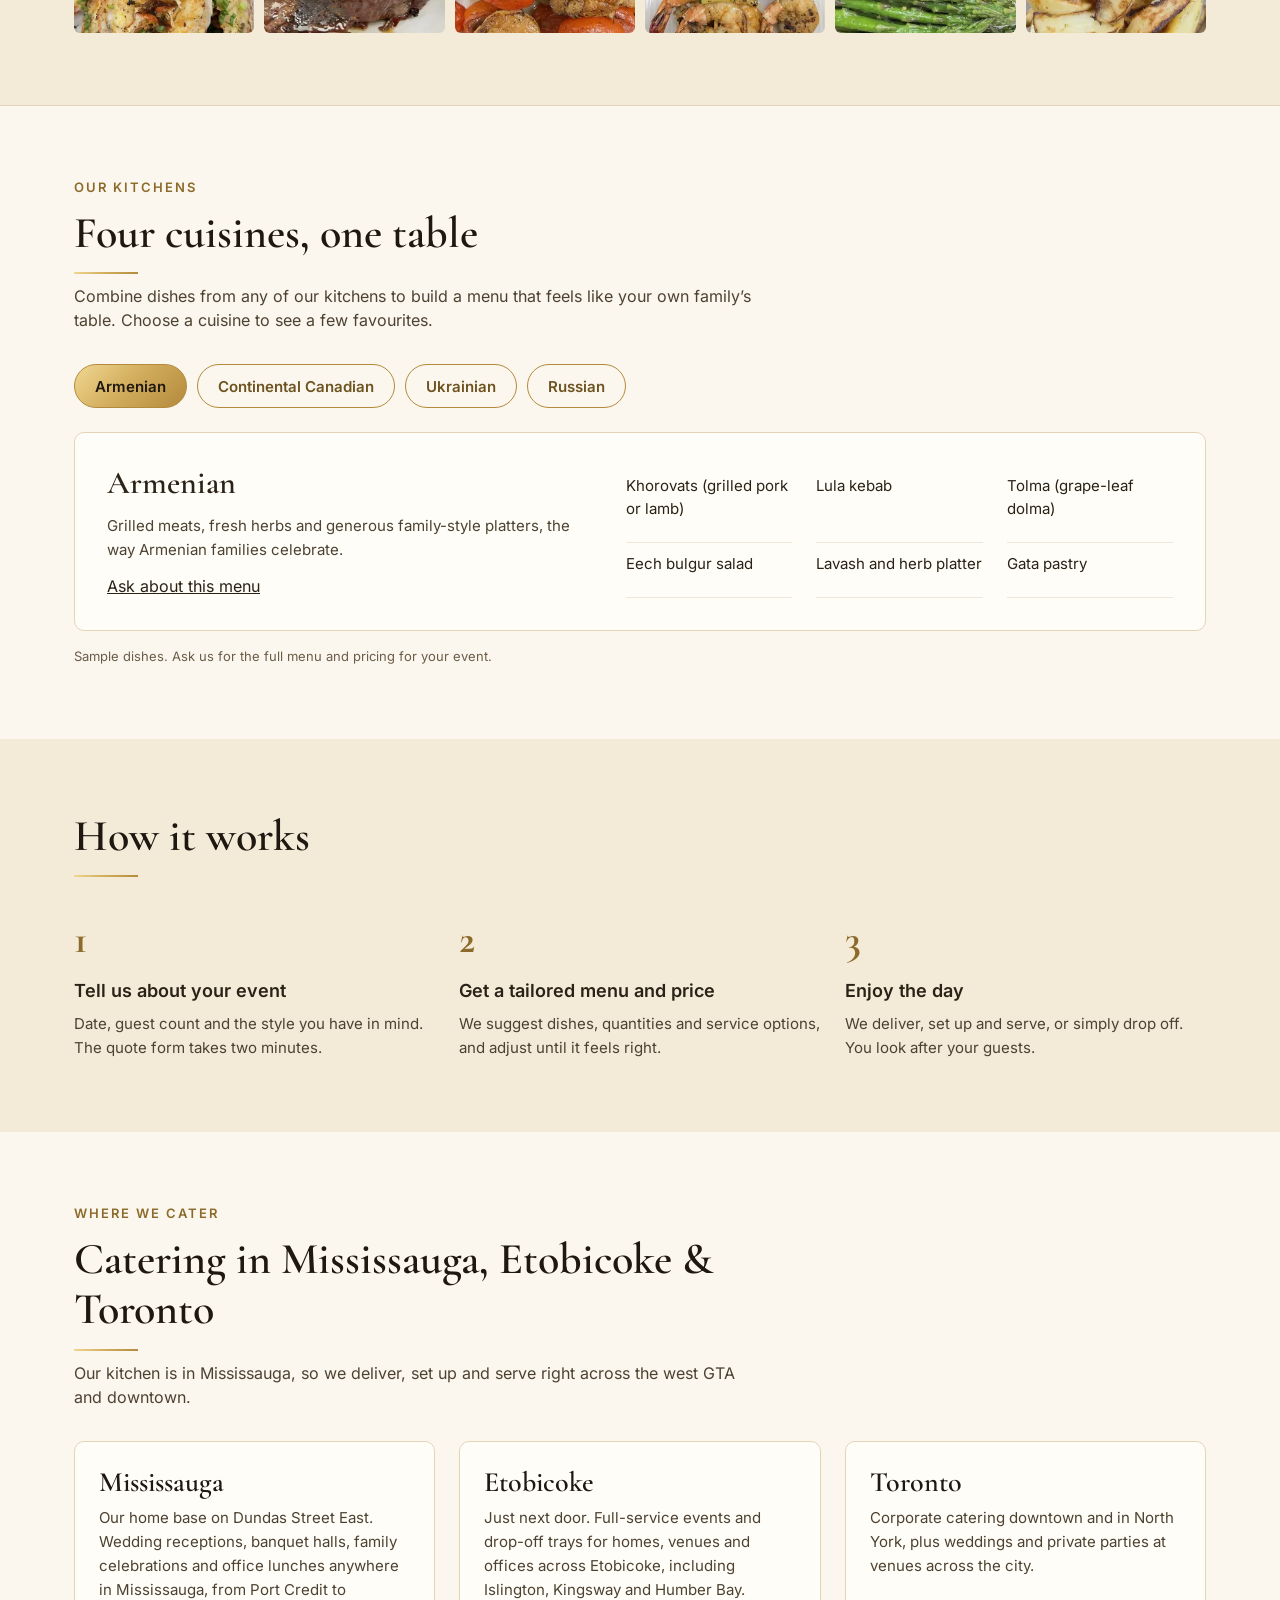
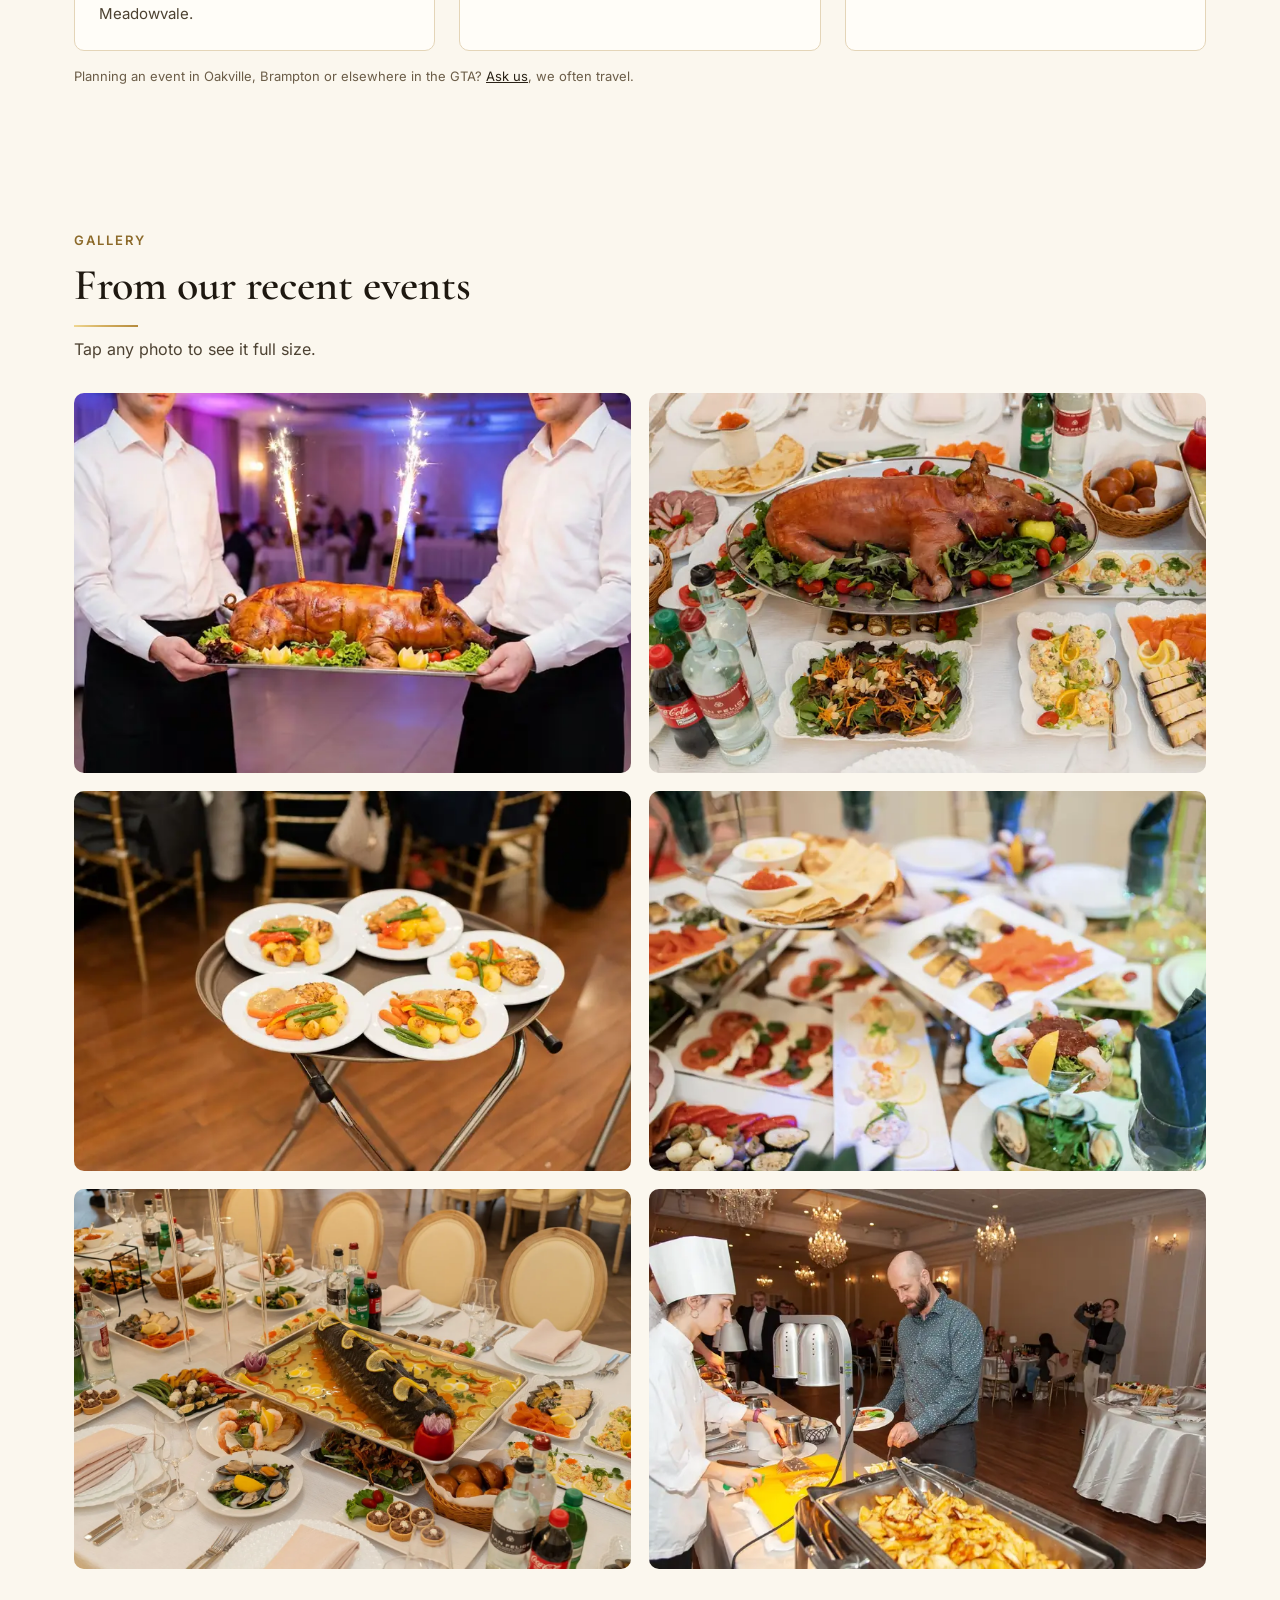
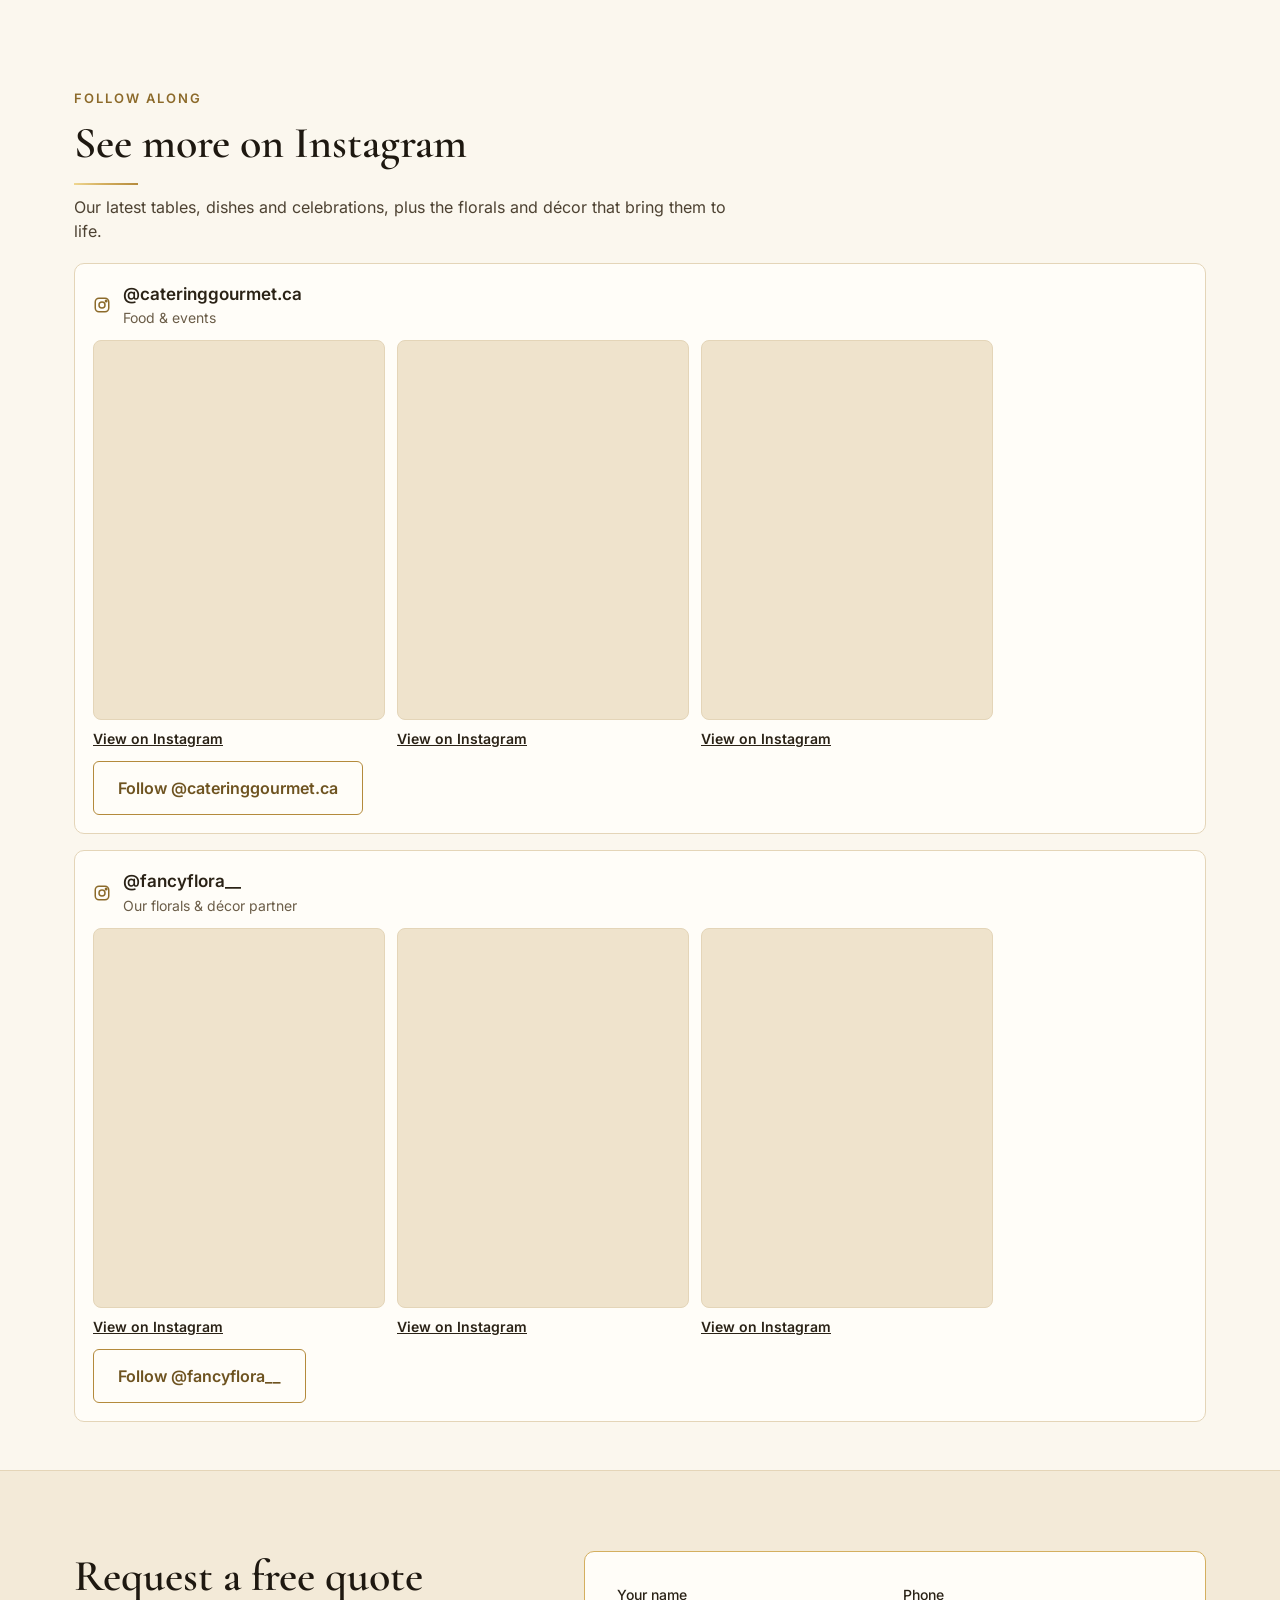
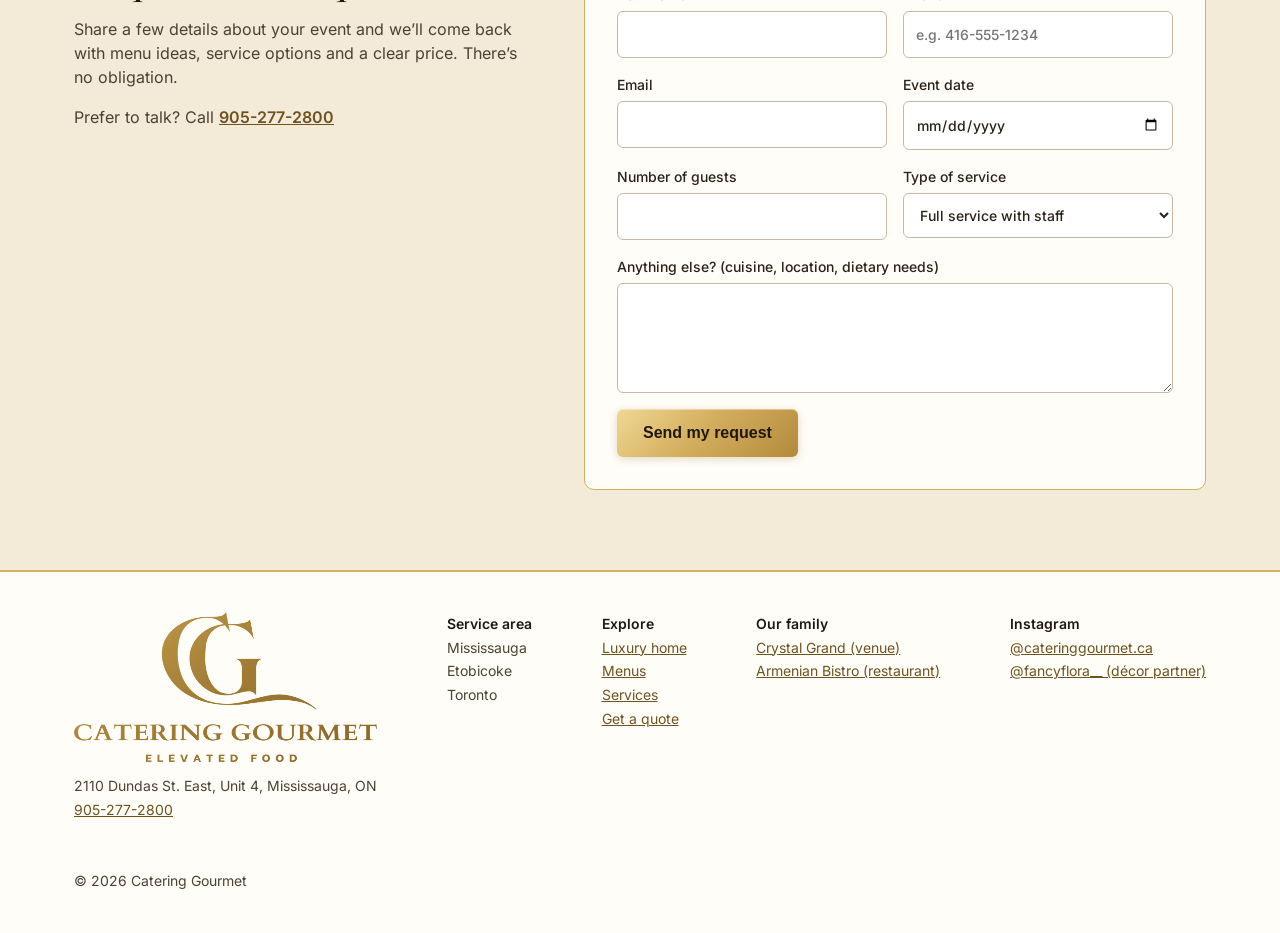
==== commit 33108f3c: "Make browsers load the new stylesheet right away Browsers kept yesterday's styles.css for up to a da" ====
--- a/index.html
+++ b/index.html
@@ -17,7 +17,7 @@
 <link rel="preload" as="image" href="images/wedding-toast.webp" imagesrcset="images/wedding-toast-800.webp 800w, images/wedding-toast-1200.webp 1200w, images/wedding-toast.webp 2000w" imagesizes="100vw" fetchpriority="high">
 <link rel="preload" as="font" type="font/woff2" href="fonts/cormorant-garamond-latin.woff2" crossorigin>
 <link rel="preload" as="font" type="font/woff2" href="fonts/inter-latin.woff2" crossorigin>
-<link rel="stylesheet" href="styles.css">
+<link rel="stylesheet" href="styles.css?v=20261126">
 <script type="application/ld+json">
 {
   "@context": "https://schema.org",
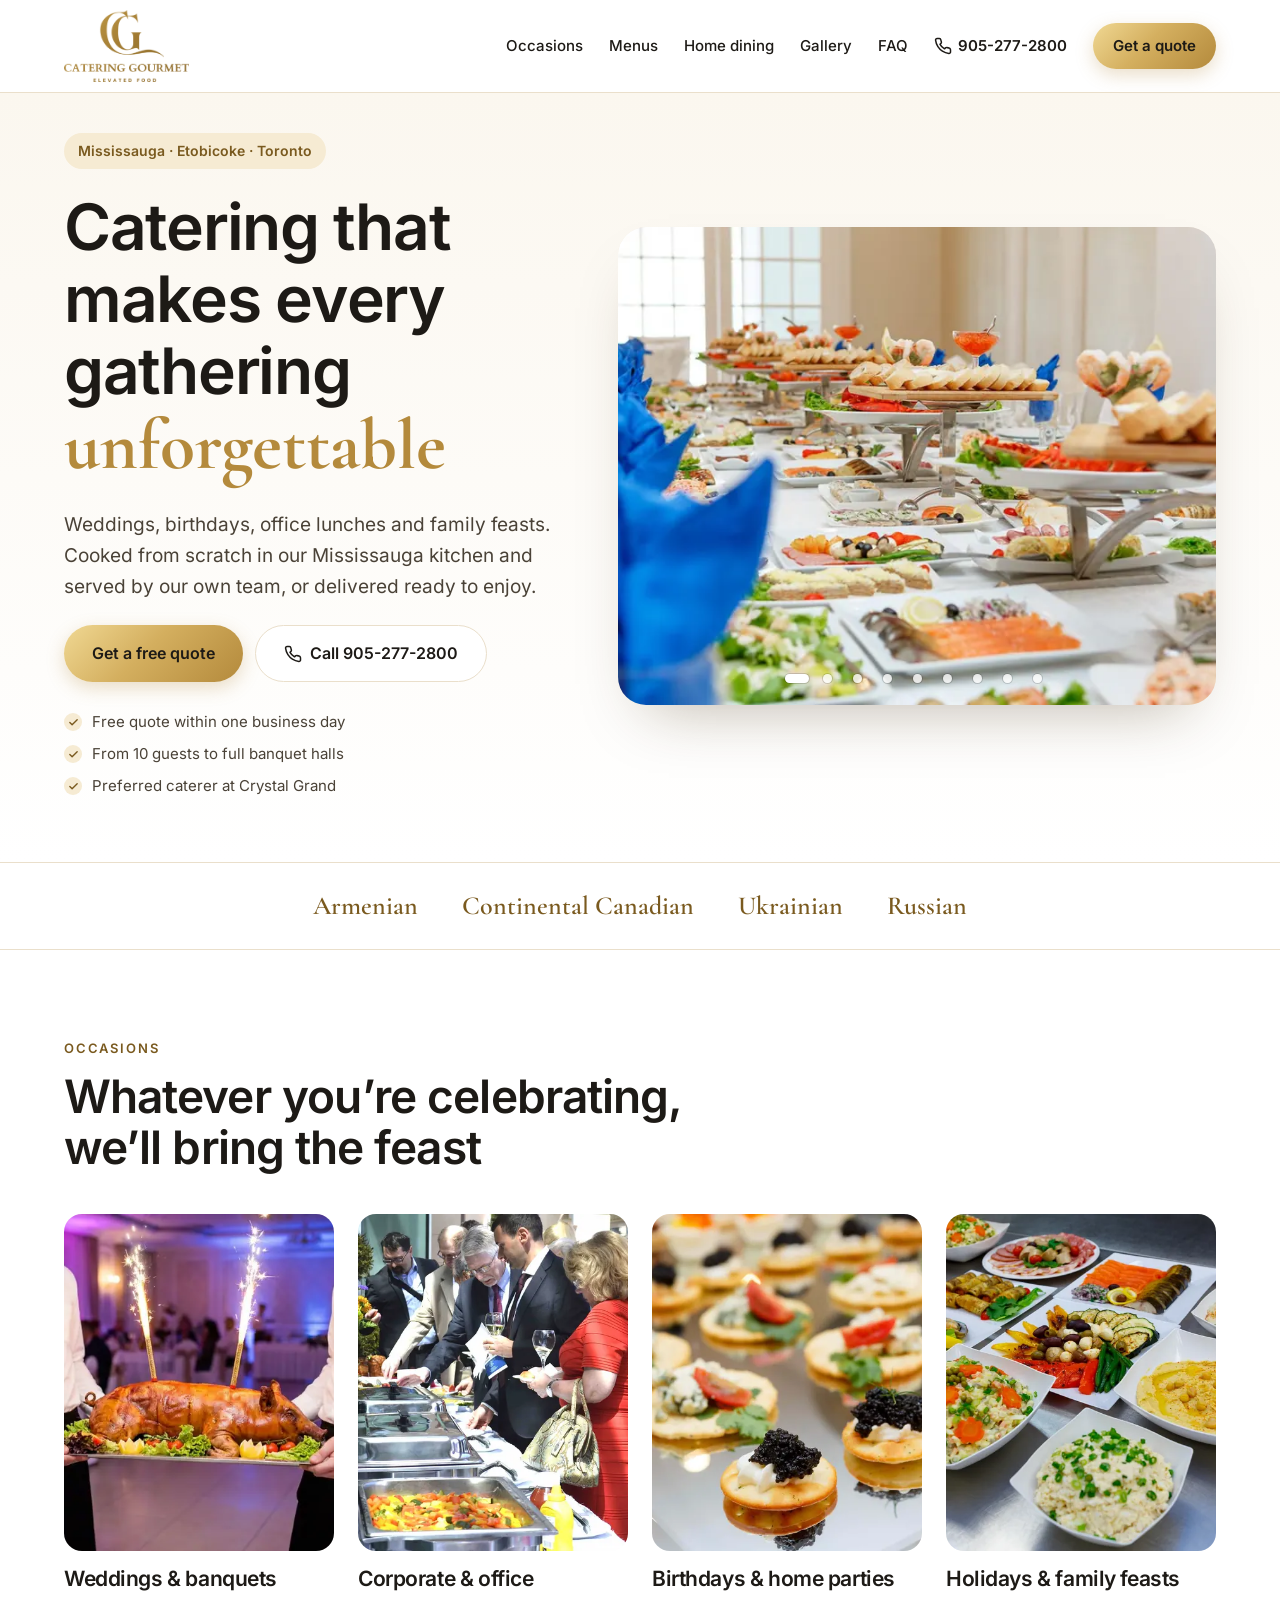
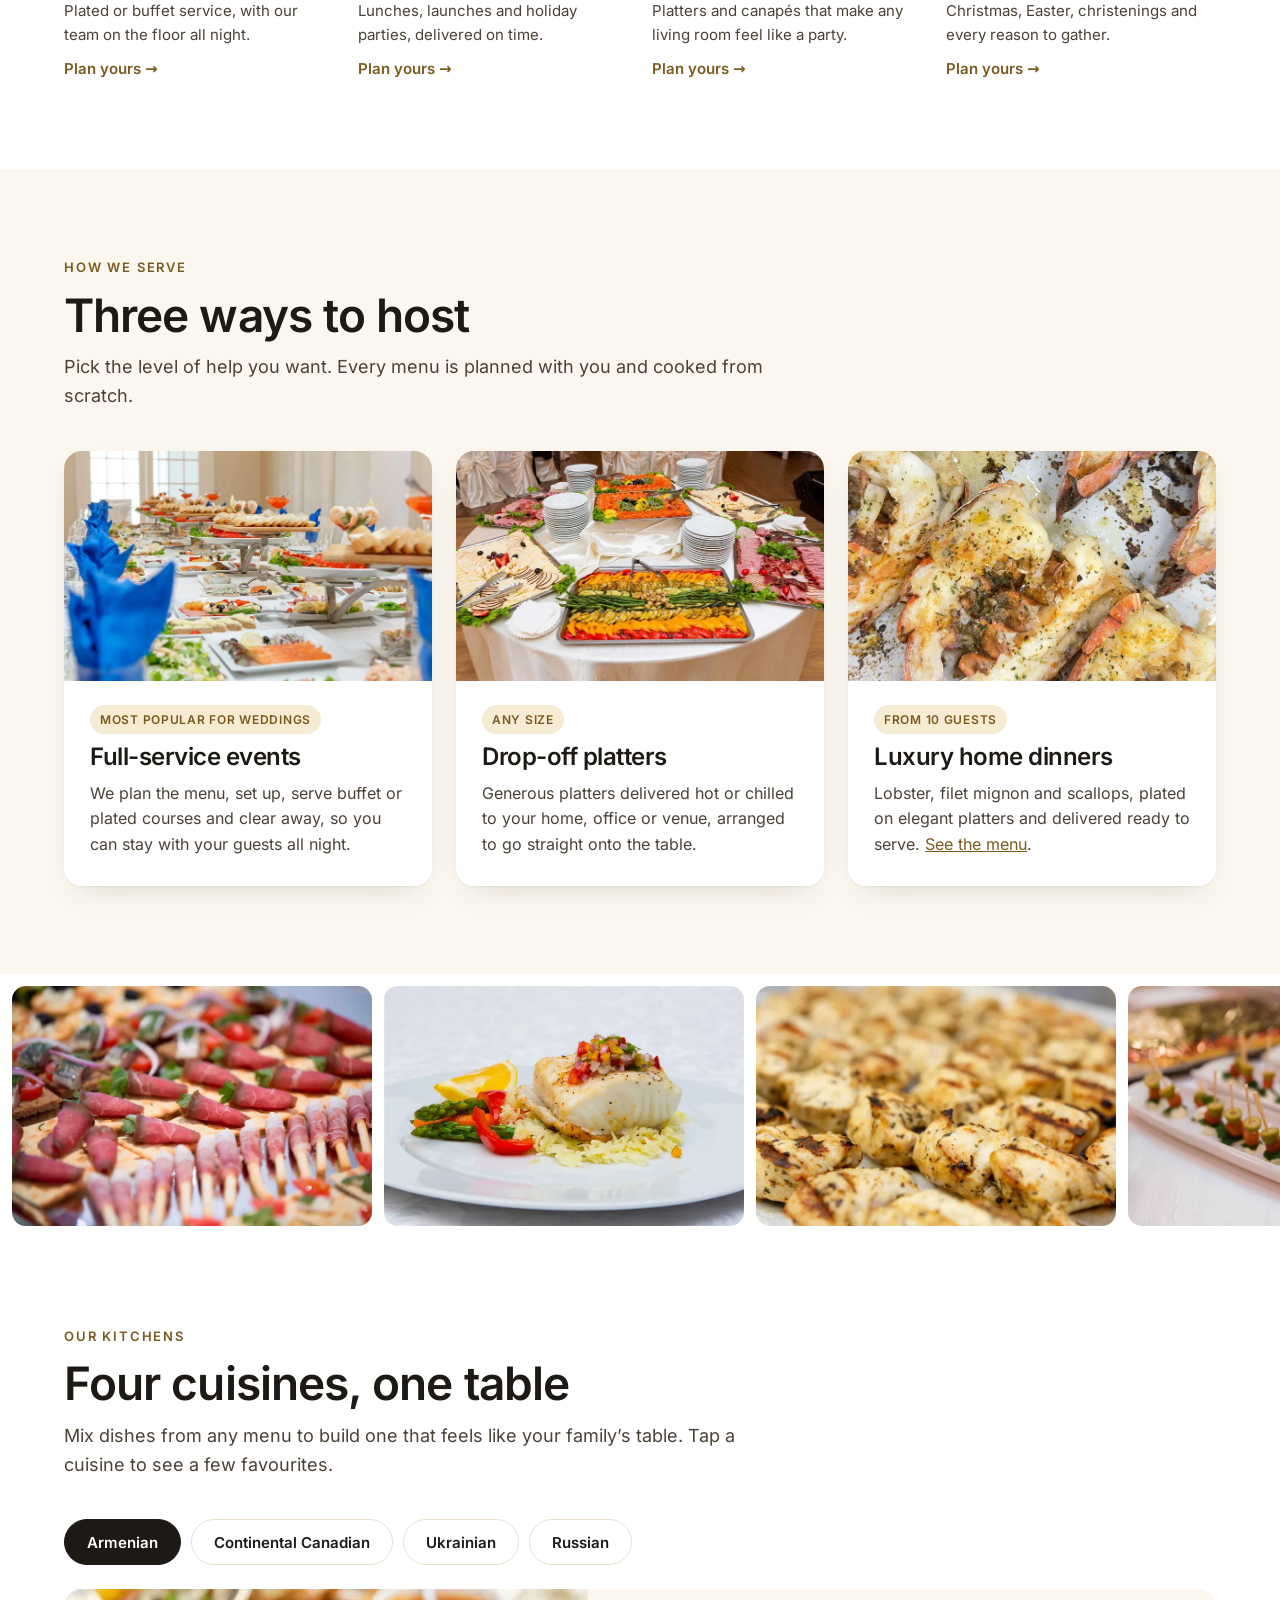
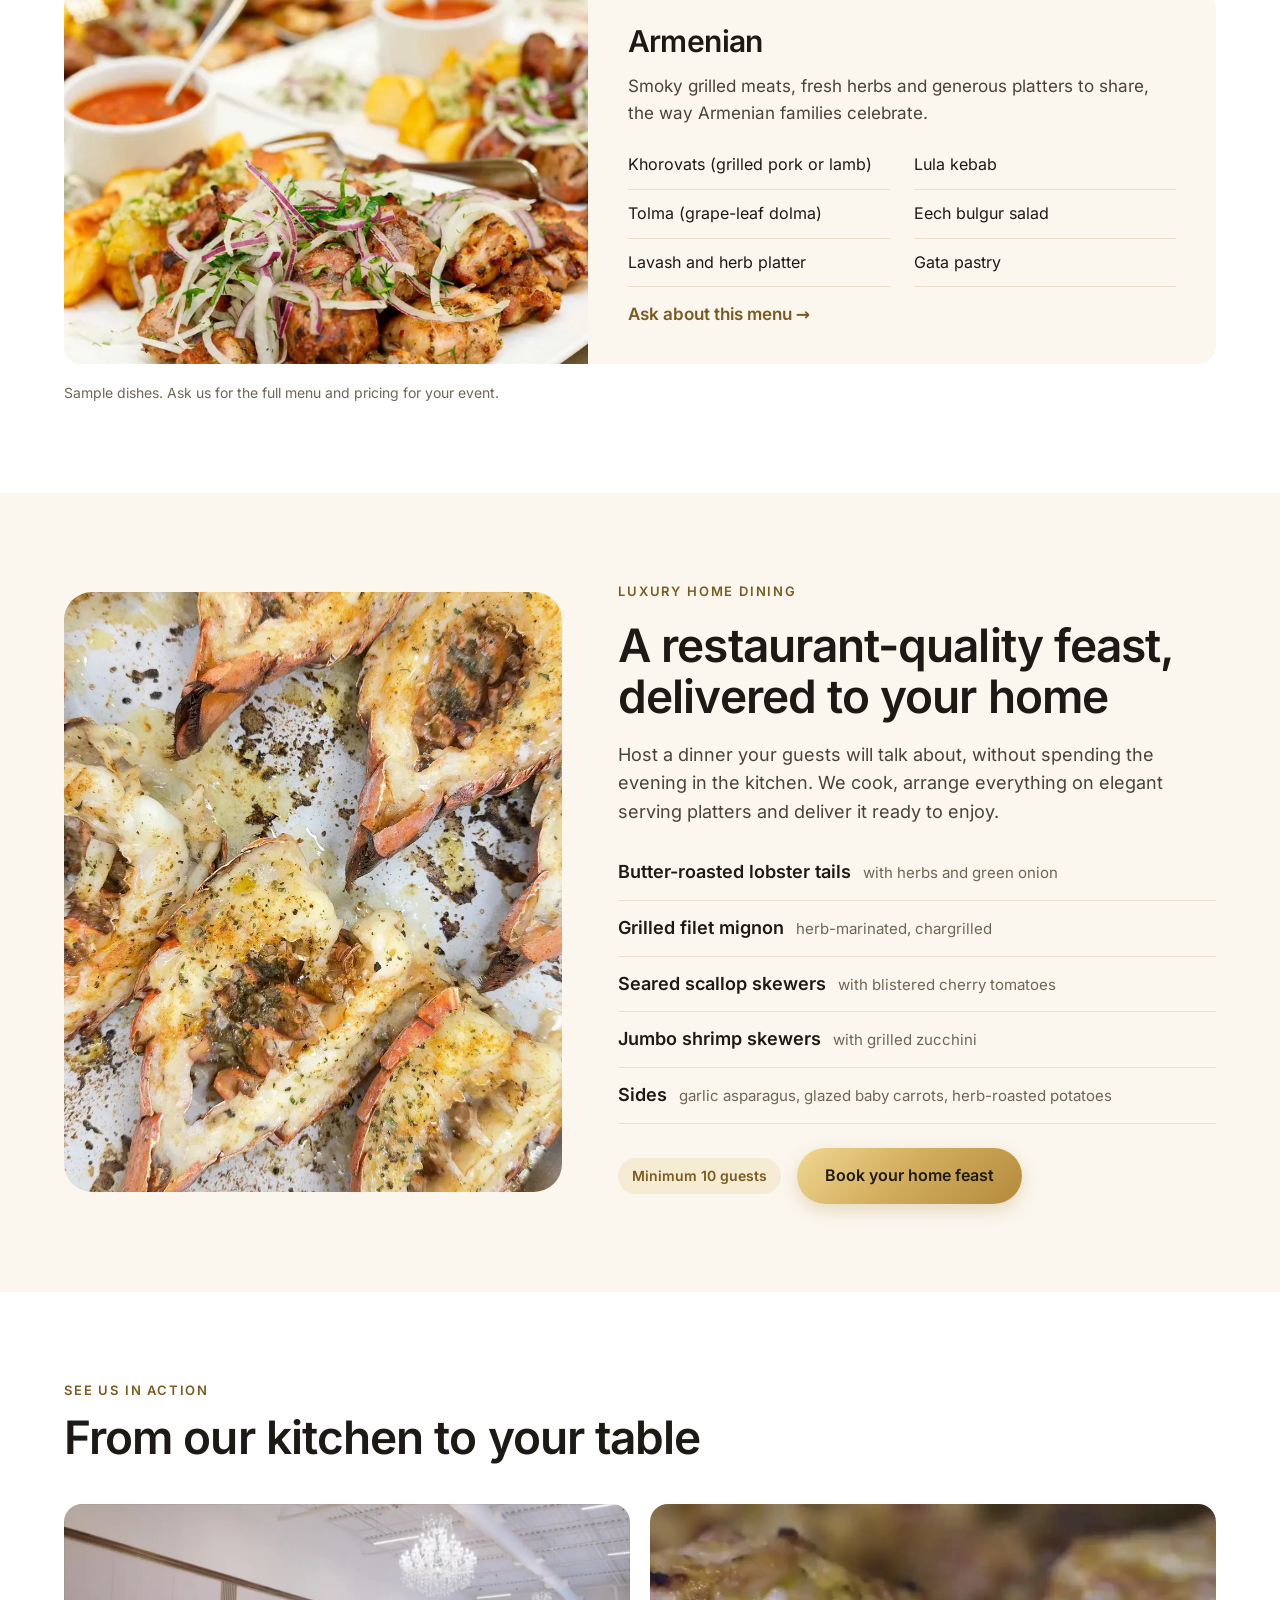
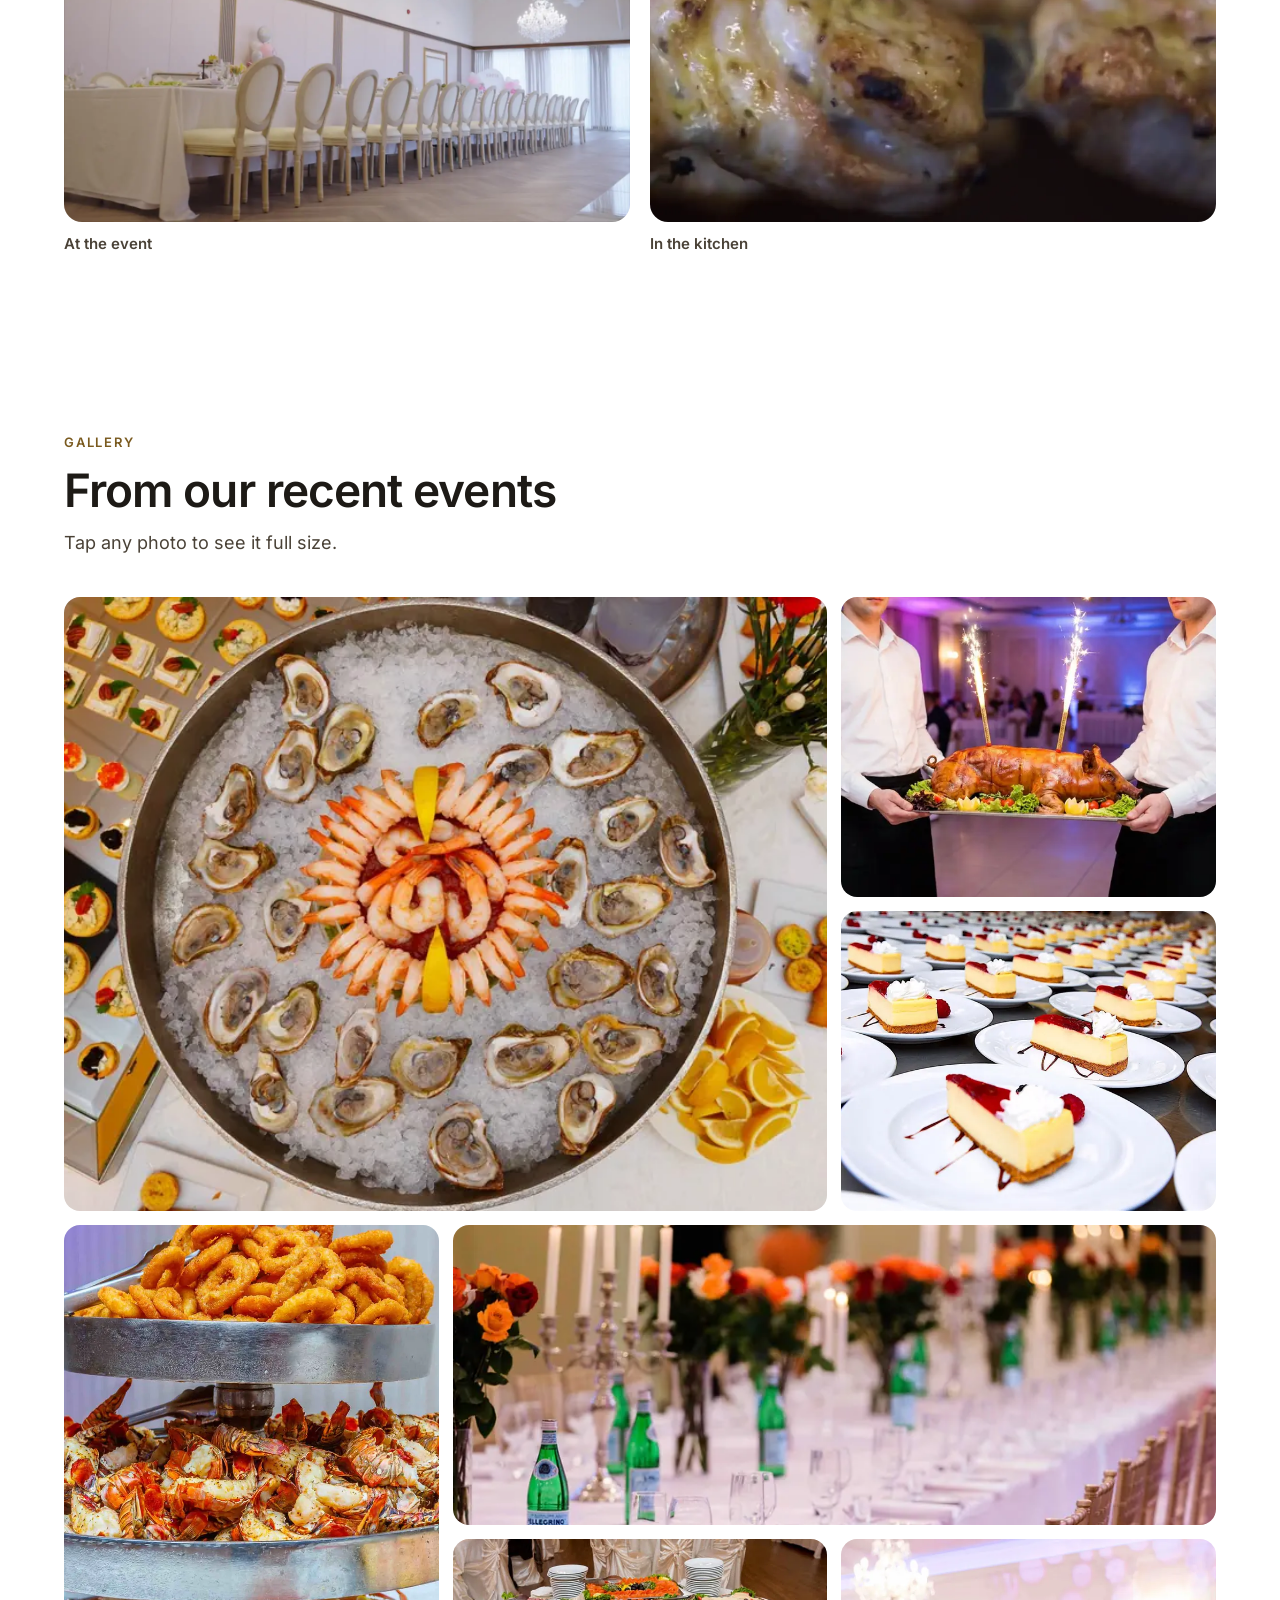
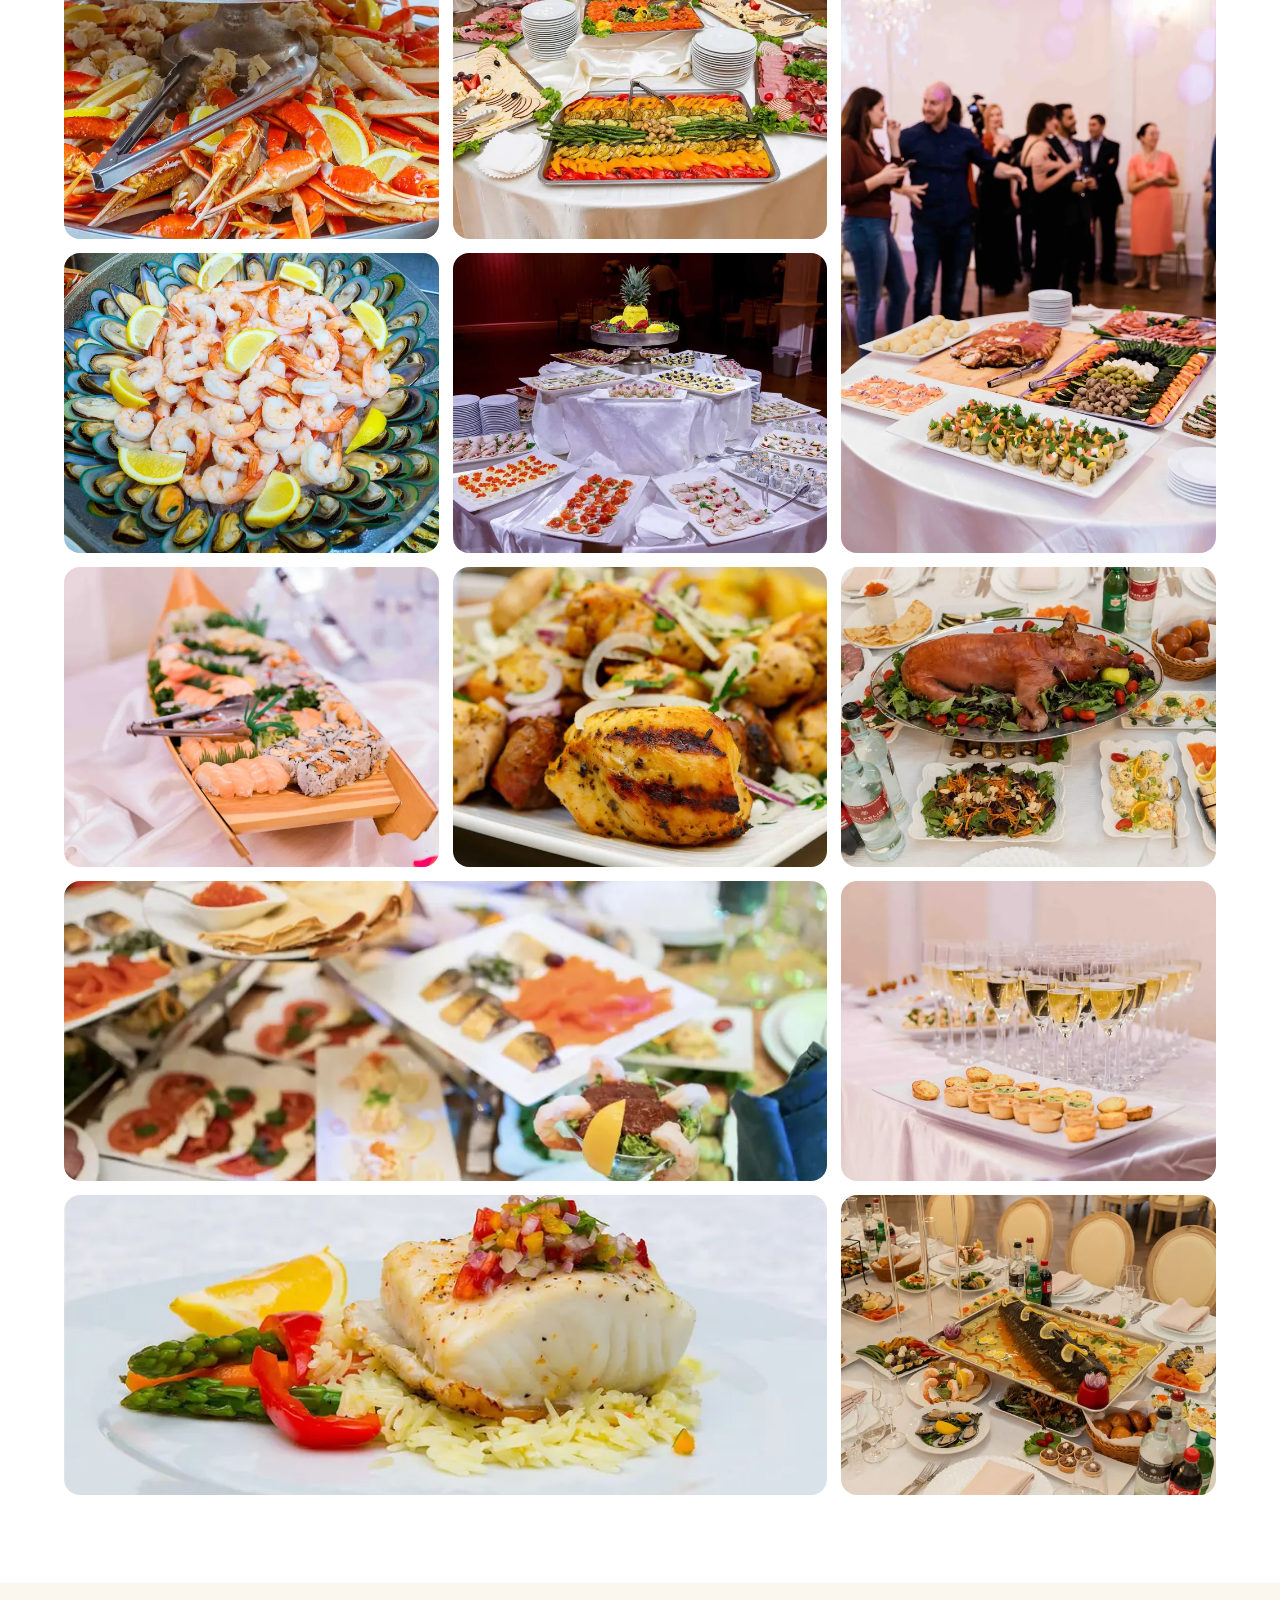
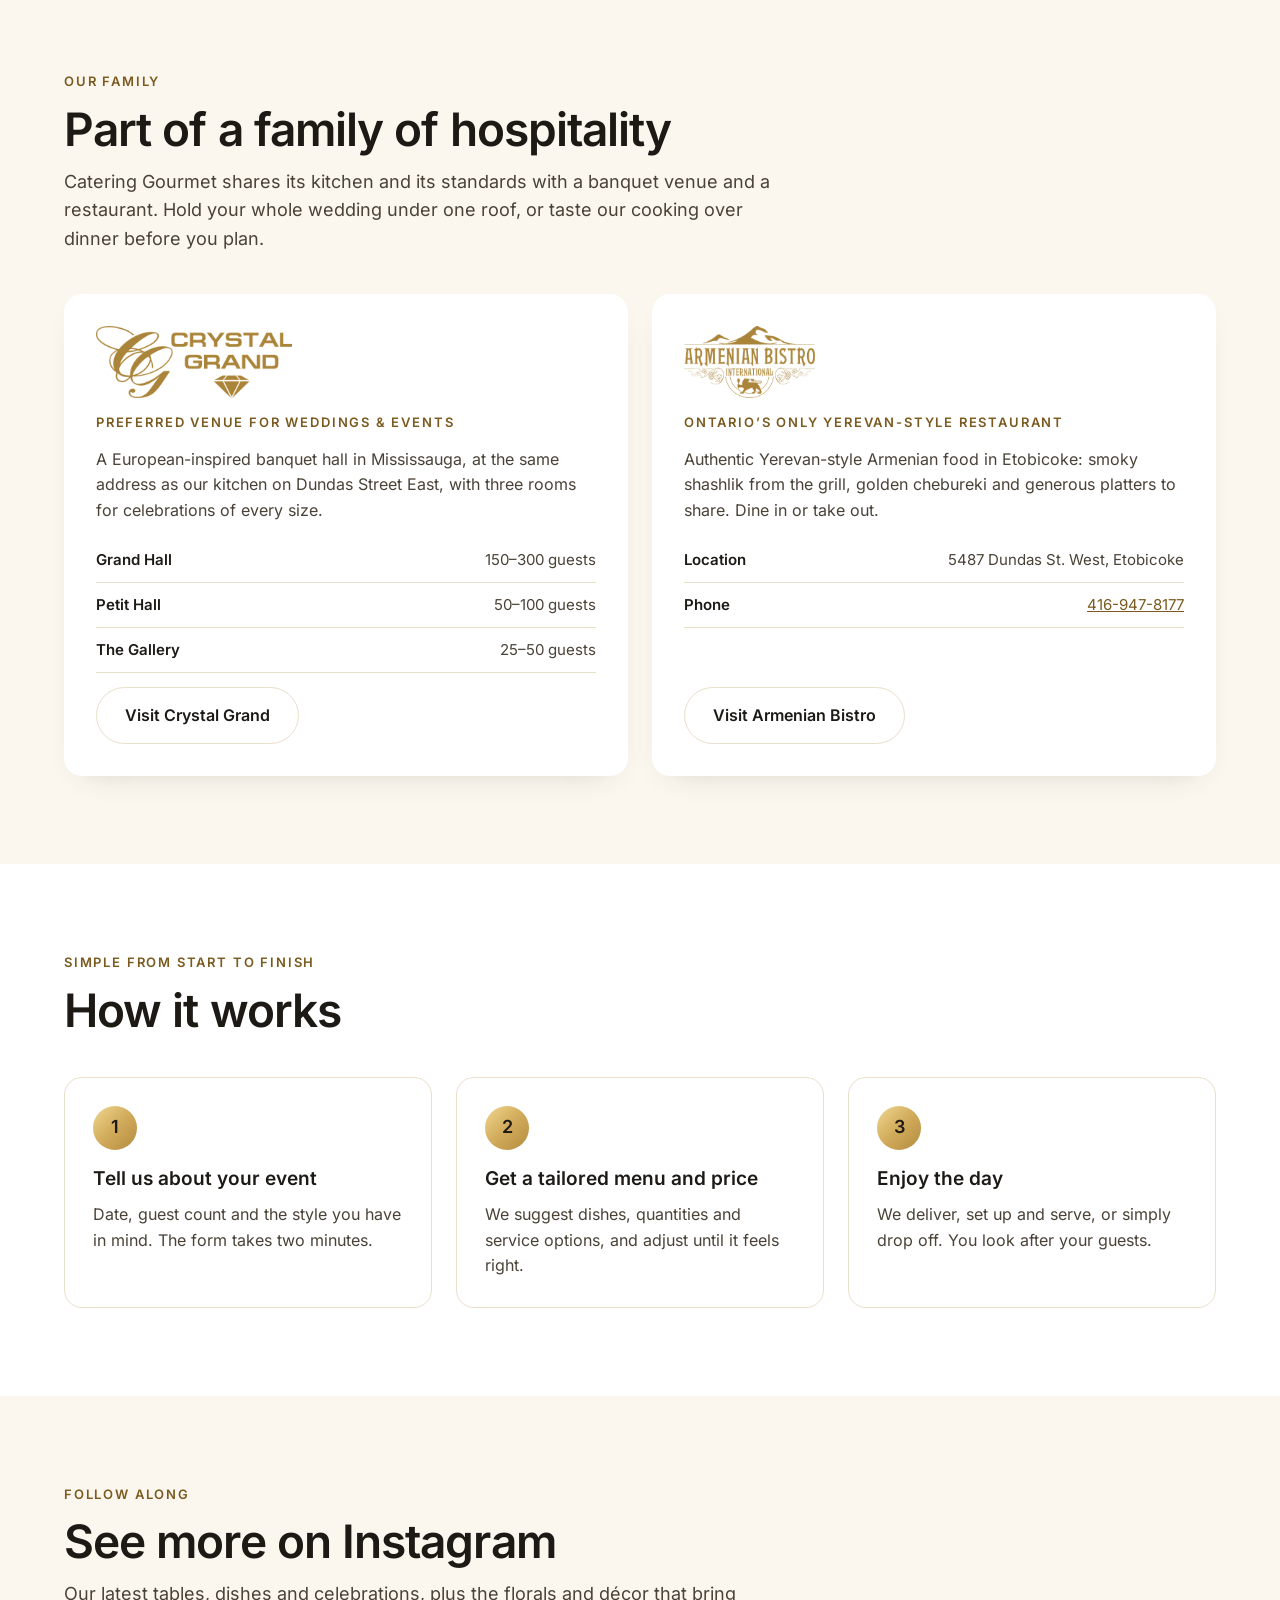
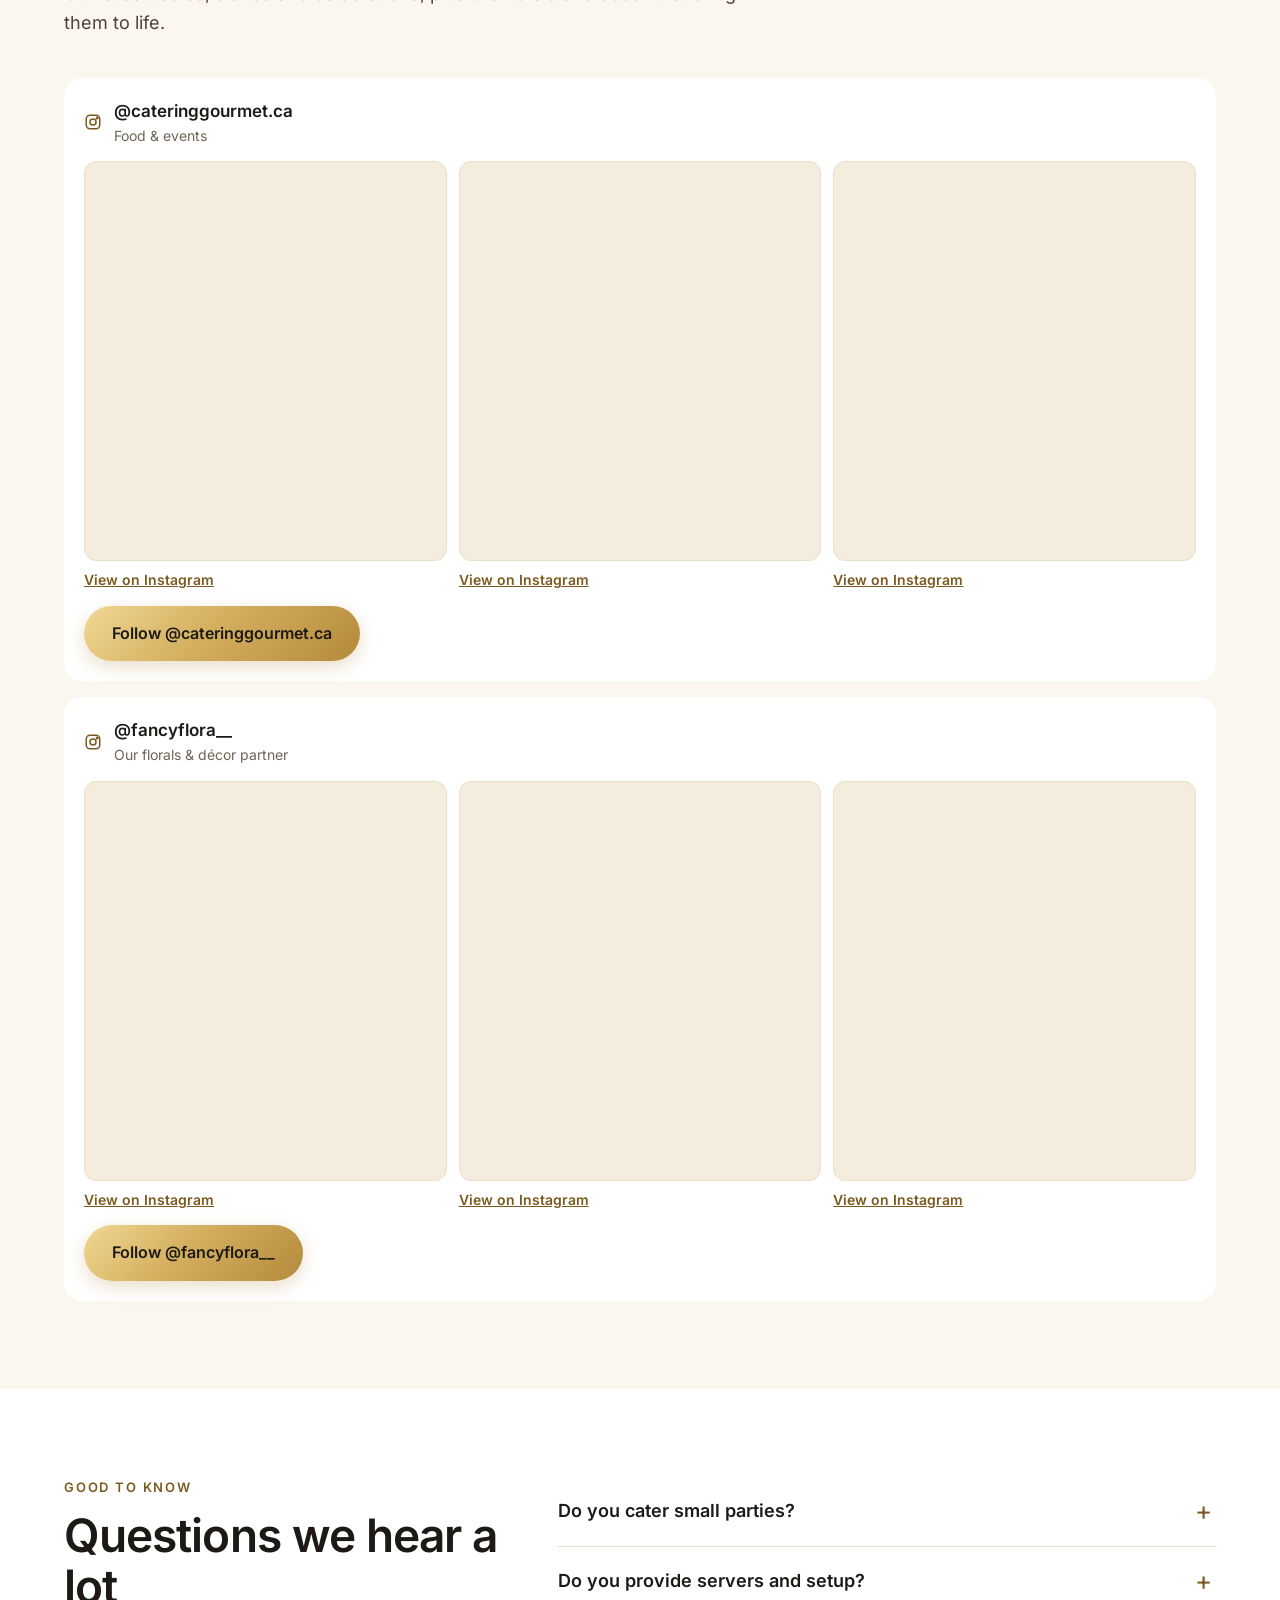
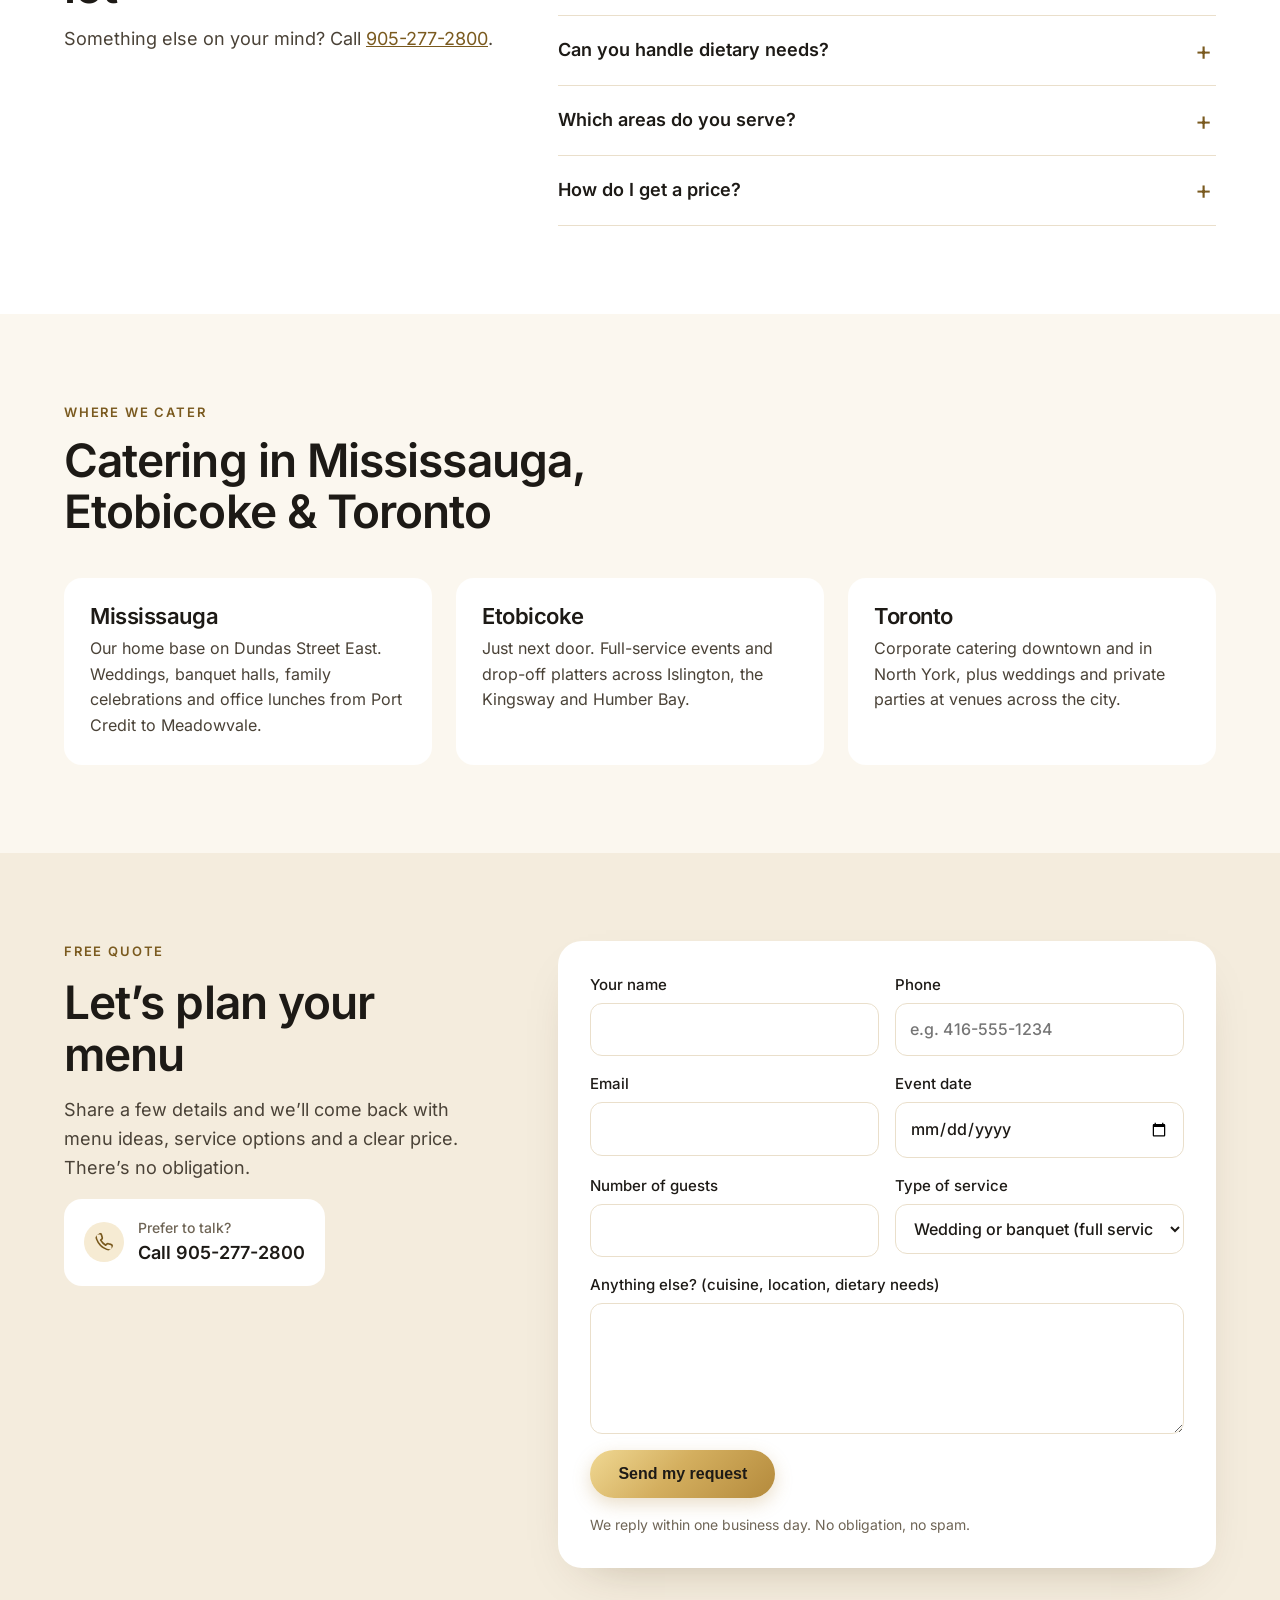
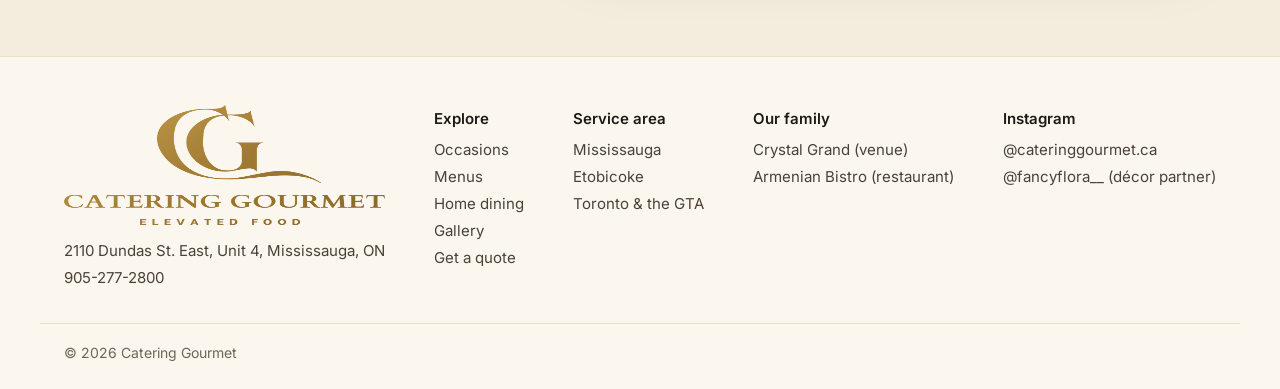
==== commit 407ca4e0: "Fresh, bright redesign with new photos and kitchen video - New split hero: headline and quote/call b" ====
--- a/index.html
+++ b/index.html
@@ -4,20 +4,21 @@
 <meta charset="utf-8">
 <meta name="viewport" content="width=device-width, initial-scale=1">
 <title>Catering in Mississauga, Etobicoke &amp; Toronto | Catering Gourmet</title>
-<meta name="description" content="Wedding, event and corporate catering in Mississauga, Etobicoke and Toronto. Full-service, luxury home drop-off (lobster, filet mignon) or party trays, with Armenian, Canadian, Ukrainian and Russian menus. Request a free quote.">
+<meta name="description" content="Wedding, party and corporate catering in Mississauga, Etobicoke and Toronto. Full-service events, drop-off platters and luxury home dinners, with Armenian, Canadian, Ukrainian and Russian menus. Free quotes within one business day.">
 <link rel="canonical" href="https://cateringgourmet.ca/">
+<meta name="theme-color" content="#FFFFFF">
 <meta property="og:title" content="Catering Gourmet | Catering in Mississauga, Etobicoke &amp; Toronto">
-<meta property="og:image" content="https://cateringgourmet.ca/images/wedding-toast.jpg">
+<meta property="og:description" content="Weddings, parties and office catering across Mississauga, Etobicoke and Toronto. Get a free quote.">
+<meta property="og:image" content="https://cateringgourmet.ca/images/family-banquet.webp">
+<meta property="og:type" content="website">
+<meta property="og:url" content="https://cateringgourmet.ca/">
 <meta property="og:locale" content="en_CA">
 <meta name="geo.region" content="CA-ON">
 <meta name="geo.placename" content="Mississauga">
-<meta property="og:description" content="Armenian, Canadian, Ukrainian and Russian catering for weddings, parties and offices in Mississauga, Etobicoke and Toronto.">
-<meta property="og:type" content="website">
-<meta property="og:url" content="https://cateringgourmet.ca/">
-<link rel="preload" as="image" href="images/wedding-toast.webp" imagesrcset="images/wedding-toast-800.webp 800w, images/wedding-toast-1200.webp 1200w, images/wedding-toast.webp 2000w" imagesizes="100vw" fetchpriority="high">
+<link rel="preload" as="image" href="images/family-banquet.webp" imagesrcset="images/family-banquet-800.webp 800w, images/family-banquet-1200.webp 1200w, images/family-banquet.webp 1800w" imagesizes="(max-width: 900px) 100vw, 60vw" fetchpriority="high">
+<link rel="preload" as="font" type="font/woff2" href="fonts/inter-latin.woff2" crossorigin>
 <link rel="preload" as="font" type="font/woff2" href="fonts/cormorant-garamond-latin.woff2" crossorigin>
-<link rel="preload" as="font" type="font/woff2" href="fonts/inter-latin.woff2" crossorigin>
-<link rel="stylesheet" href="styles.css?v=20261126">
+<link rel="stylesheet" href="styles.css?v=20261127">
 <script type="application/ld+json">
 {
   "@context": "https://schema.org",
@@ -26,7 +27,7 @@
   "description": "Full-service and drop-off catering for weddings, private events and corporate functions in Mississauga, Etobicoke and Toronto.",
   "url": "https://cateringgourmet.ca/",
   "logo": "https://cateringgourmet.ca/images/logo.png",
-  "image": "https://cateringgourmet.ca/images/wedding-toast.jpg",
+  "image": "https://cateringgourmet.ca/images/family-banquet.webp",
   "telephone": "+1-905-277-2800",
   "servesCuisine": ["Armenian", "Canadian", "Ukrainian", "Russian"],
   "areaServed": [
@@ -44,148 +45,198 @@
   }
 }
 </script>
+<script type="application/ld+json">
+{"@context":"https://schema.org","@type":"FAQPage","mainEntity":[
+    {"@type":"Question","name":"Do you cater small parties?","acceptedAnswer":{"@type":"Answer","text":"Yes. Our drop-off platters work for any size, and our luxury home menu starts at 10 guests."}},
+    {"@type":"Question","name":"Do you provide servers and setup?","acceptedAnswer":{"@type":"Answer","text":"For full-service events our team sets up, serves buffet or plated courses and clears away afterwards. Drop-off orders arrive ready to serve."}},
+    {"@type":"Question","name":"Can you handle dietary needs?","acceptedAnswer":{"@type":"Answer","text":"Tell us about allergies, vegetarian guests or other needs in the quote form and we'll plan the menu around them."}},
+    {"@type":"Question","name":"Which areas do you serve?","acceptedAnswer":{"@type":"Answer","text":"Mississauga, Etobicoke and Toronto, and often Oakville, Brampton and the rest of the GTA. Just ask."}},
+    {"@type":"Question","name":"How do I get a price?","acceptedAnswer":{"@type":"Answer","text":"Send the quote form or call 905-277-2800. We'll suggest a menu and give you a clear price, with no obligation."}}
+]}
+</script>
 </head>
 <body>
 
 <header class="site-header">
-  <div class="wrap">
+  <div class="wrap bar">
     <a class="logo" href="#top"><img src="images/logo-gold.webp" alt="Catering Gourmet – Elevated Food" width="174" height="100"></a>
-    <nav class="nav" aria-label="Main">
-      <a href="#luxury">Luxury home</a>
+    <button class="menu-btn" type="button" aria-expanded="false" aria-controls="nav">Menu</button>
+    <nav class="nav" id="nav" aria-label="Main">
+      <a href="#occasions">Occasions</a>
       <a href="#menus">Menus</a>
-      <a href="#services">Services</a>
+      <a href="#luxury">Home dining</a>
       <a href="#gallery">Gallery</a>
-      <a href="#how">How it works</a>
-      <a href="#areas">Areas</a>
-      <a class="phone" href="tel:+19052772800">905-277-2800</a>
-      <a class="btn" href="#quote">Get a quote</a>
+      <a href="#faq">FAQ</a>
+      <a class="phone" href="tel:+19052772800"><svg aria-hidden="true" width="18" height="18" viewBox="0 0 24 24" fill="none" stroke="currentColor" stroke-width="2" stroke-linecap="round" stroke-linejoin="round"><path d="M22 16.9v3a2 2 0 0 1-2.2 2 19.8 19.8 0 0 1-8.6-3.1 19.5 19.5 0 0 1-6-6A19.8 19.8 0 0 1 2.1 4.2 2 2 0 0 1 4.1 2h3a2 2 0 0 1 2 1.7c.1.9.4 1.8.7 2.7a2 2 0 0 1-.5 2.1L8 9.8a16 16 0 0 0 6 6l1.3-1.3a2 2 0 0 1 2.1-.4c.9.3 1.8.6 2.7.7a2 2 0 0 1 1.7 2z"/></svg>905-277-2800</a>
+      <a class="btn btn-sm" href="#quote">Get a quote</a>
     </nav>
   </div>
 </header>
 
 <main id="top">
-  <section class="hero" aria-label="Photos from our events">
-    <div class="slides">
-      <img class="slide is-on" src="images/wedding-toast.webp" srcset="images/wedding-toast-800.webp 800w, images/wedding-toast-1200.webp 1200w, images/wedding-toast.webp 2000w" sizes="100vw" alt="Wedding guests raising a toast with the bride and groom at the head table" width="2000" height="1333" fetchpriority="high" style="object-position:60% 35%">
-      <img class="slide" data-srcset="images/banquet-table-800.webp 800w, images/banquet-table-1200.webp 1200w, images/banquet-table.webp 1600w" sizes="100vw" alt="Banquet table with a whole sturgeon, shrimp cocktails and smoked fish" width="1600" height="1066" style="object-position:50% 50%">
-      <img class="slide" data-srcset="images/suckling-pig-sparklers-800.webp 800w, images/suckling-pig-sparklers-1200.webp 1200w, images/suckling-pig-sparklers.webp 1365w" sizes="100vw" alt="Servers presenting a roast suckling pig with sparklers" width="1365" height="768" style="object-position:50% 45%">
-      <img class="slide" data-srcset="images/family-style-zakuski-800.webp 800w, images/family-style-zakuski-1200.webp 1200w, images/family-style-zakuski.webp 1400w" sizes="100vw" alt="Platters of smoked salmon, blini with red caviar and salads" width="1400" height="1010" style="object-position:50% 50%">
-      <img class="slide" data-srcset="images/antipasto-buffet-800.webp 800w, images/antipasto-buffet-1200.webp 1200w, images/antipasto-buffet.webp 1400w" sizes="100vw" alt="Antipasto buffet with grilled vegetables, olives, cheeses and cured meats" width="1400" height="933" style="object-position:50% 50%">
-      <img class="slide" data-srcset="images/roast-suckling-pig-800.webp 800w, images/roast-suckling-pig-1200.webp 1200w, images/roast-suckling-pig.webp 1400w" sizes="100vw" alt="Whole roast suckling pig surrounded by salads and appetizers" width="1400" height="933" style="object-position:40% 50%">
-    </div>
-    <div class="dots">
-      <button type="button" aria-label="Show photo 1" aria-current="true"></button>
-      <button type="button" aria-label="Show photo 2"></button>
-      <button type="button" aria-label="Show photo 3"></button>
-      <button type="button" aria-label="Show photo 4"></button>
-      <button type="button" aria-label="Show photo 5"></button>
-      <button type="button" aria-label="Show photo 6"></button>
-    </div>
-  </section>
-
-  <section class="intro">
-    <div class="wrap intro-inner">
-      <span class="eyebrow">Armenian &middot; Continental Canadian &middot; Ukrainian &middot; Russian</span>
-      <h1>Elevated catering for weddings, celebrations and corporate events</h1>
-      <p>Every dish is cooked from scratch in our Mississauga kitchen, using our own family recipes. Choose full banquet service with our team, or beautifully arranged platters delivered to your door anywhere in Mississauga, Etobicoke and Toronto.</p>
-      <div class="actions">
-        <a class="btn" href="#quote">Request a free quote</a>
-        <a class="btn btn-outline" href="#menus">Explore our menus</a>
-      </div>
-      <span class="note">Call <a href="tel:+19052772800">905-277-2800</a> or send the form. We usually reply within one business day.</span>
-    </div>
-  </section>
-
-  <section class="highlights" aria-label="Highlights">
-    <div class="wrap">
-      <div><strong>Full service or drop-off</strong><span>Our servers set, serve and clear, or we deliver everything ready to serve</span></div>
-      <div><strong>From 10 guests to grand banquets</strong><span>Dinner parties at home to full wedding receptions</span></div>
-      <div><strong>Cooked from scratch</strong><span>Family recipes, prepared fresh in our own kitchen</span></div>
-      <div><strong>A menu built around you</strong><span>Mix dishes from four cuisines and plan for every dietary need</span></div>
-    </div>
-  </section>
-
-  <section id="family" class="wrap block">
-    <div class="section-head">
-      <span class="eyebrow">Our family</span>
-      <h2>Part of a family of hospitality</h2>
-      <p>Catering Gourmet shares its kitchen and its standards with a banquet venue and a restaurant. Hold your whole wedding under one roof, or taste our cooking over dinner before you plan your event.</p>
-    </div>
-    <div class="family">
-      <article>
-        <img class="family-logo" src="images/crystal-grand-logo.webp" alt="Crystal Grand logo" width="272" height="100" loading="lazy">
-        <span class="eyebrow">Preferred venue for weddings &amp; events</span>
-        <h3 class="sr-only">Crystal Grand</h3>
-        <p>A European-inspired banquet hall in Mississauga, at the same address as our kitchen on Dundas Street East. Three elegant rooms for celebrations of every size, with in-house European and Eastern European cuisine.</p>
-        <ul>
-          <li><strong>Grand Hall</strong><span>150&ndash;300 guests</span></li>
-          <li><strong>Petit Hall</strong><span>50&ndash;100 guests</span></li>
-          <li><strong>The Gallery</strong><span>25&ndash;50 guests</span></li>
+  <section class="hero">
+    <div class="wrap hero-grid">
+      <div class="hero-copy">
+        <span class="pill">Mississauga &middot; Etobicoke &middot; Toronto</span>
+        <h1>Catering that makes every gathering <span class="accent">unforgettable</span></h1>
+        <p class="lead">Weddings, birthdays, office lunches and family feasts. Cooked from scratch in our Mississauga kitchen and served by our own team, or delivered ready to enjoy.</p>
+        <div class="actions">
+          <a class="btn" href="#quote">Get a free quote</a>
+          <a class="btn btn-ghost" href="tel:+19052772800"><svg aria-hidden="true" width="18" height="18" viewBox="0 0 24 24" fill="none" stroke="currentColor" stroke-width="2" stroke-linecap="round" stroke-linejoin="round"><path d="M22 16.9v3a2 2 0 0 1-2.2 2 19.8 19.8 0 0 1-8.6-3.1 19.5 19.5 0 0 1-6-6A19.8 19.8 0 0 1 2.1 4.2 2 2 0 0 1 4.1 2h3a2 2 0 0 1 2 1.7c.1.9.4 1.8.7 2.7a2 2 0 0 1-.5 2.1L8 9.8a16 16 0 0 0 6 6l1.3-1.3a2 2 0 0 1 2.1-.4c.9.3 1.8.6 2.7.7a2 2 0 0 1 1.7 2z"/></svg>Call 905-277-2800</a>
+        </div>
+        <ul class="hero-points">
+          <li>Free quote within one business day</li>
+          <li>From 10 guests to full banquet halls</li>
+          <li>Preferred caterer at Crystal Grand</li>
         </ul>
-        <a class="btn" href="https://crystalgrand.ca/" target="_blank" rel="noopener">Visit Crystal Grand</a>
-      </article>
-      <article>
-        <img class="family-logo" src="images/armenian-bistro-logo.webp" alt="Armenian Bistro logo" width="182" height="100" loading="lazy">
-        <span class="eyebrow">Ontario&rsquo;s only Yerevan-style restaurant</span>
-        <h3 class="sr-only">Armenian Bistro</h3>
-        <p>Authentic Yerevan-style Armenian food in Etobicoke: smoky shashlik from the grill, golden chebureki, and generous platters to share. Dine in or take out.</p>
-        <ul>
-          <li><strong>Location</strong><span>5487 Dundas St. West, Etobicoke</span></li>
-          <li><strong>Phone</strong><span><a href="tel:+14169478177">416-947-8177</a></span></li>
-        </ul>
-        <a class="btn" href="https://armenianbistro.ca/" target="_blank" rel="noopener">Visit Armenian Bistro</a>
-      </article>
-    </div>
-  </section>
-
-  <section class="reel" aria-label="Our events">
-    <video muted loop playsinline preload="none" data-poster="images/events-reel-poster.webp" aria-hidden="true" data-src="images/events-reel.mp4">
-    </video>
-  </section>
-
-  <section id="services" class="wrap block">
-    <div class="section-head">
-      <span class="eyebrow">Services</span>
-      <h2>Three ways to host</h2>
-      <p>Whether you want a full team on the floor or a beautiful spread on your dining table, every menu is planned with you and cooked from scratch.</p>
-    </div>
-    <div class="cards">
-      <article class="card">
-        <div class="photo"><img src="images/suckling-pig-sparklers.webp" srcset="images/suckling-pig-sparklers-800.webp 800w, images/suckling-pig-sparklers.webp 1365w" sizes="(max-width: 700px) 100vw, 400px" alt="Two servers presenting a roast suckling pig with sparklers at a banquet" width="1365" height="768" loading="lazy" style="object-position:50% 40%"></div>
-        <div class="card-body">
-          <h3>Full-service events</h3>
-          <p>Weddings, anniversaries, christenings and banquets. We plan the menu, set up, serve buffet or plated courses with our professional staff, and clear away afterwards, so you can stay with your guests from the first toast to the last dance.</p>
-          <span class="ideal">Best for 50+ guests</span>
+      </div>
+      <div class="hero-media" aria-label="Photos from our events">
+        <div class="slides">
+          <img class="slide is-on" src="images/family-banquet.webp" srcset="images/family-banquet-800.webp 800w, images/family-banquet-1200.webp 1200w, images/family-banquet.webp 1800w" sizes="(max-width: 900px) 100vw, 60vw" alt="Long banquet table set with appetizers and blue napkins in a bright hall" width="1800" height="1200" style="object-position:50% 50%" fetchpriority="high">
+          <img class="slide" data-srcset="images/candlelit-table-800.webp 800w, images/candlelit-table-1200.webp 1200w, images/candlelit-table.webp 1800w" sizes="(max-width: 900px) 100vw, 60vw" alt="Long dinner table with candles, roses and gold chairs" width="1800" height="1200" style="object-position:50% 50%">
+          <img class="slide" data-srcset="images/catering-gourmet-800.webp 800w, images/catering-gourmet-1200.webp 1200w, images/catering-gourmet.webp 1800w" sizes="(max-width: 900px) 100vw, 60vw" alt="Oysters and shrimp on ice beside trays of canapés" width="1800" height="1200" style="object-position:50% 50%">
+          <img class="slide" data-srcset="images/antipasto-table-800.webp 800w, images/antipasto-table-1200.webp 1200w, images/antipasto-table.webp 1800w" sizes="(max-width: 900px) 100vw, 60vw" alt="Buffet table with grilled vegetables, cheeses, cured meats and smoked salmon" width="1800" height="1200" style="object-position:50% 55%">
+          <img class="slide" data-srcset="images/lobster-800.webp 800w, images/lobster-1200.webp 1200w, images/lobster.webp 1800w" sizes="(max-width: 900px) 100vw, 60vw" alt="Seafood platter with calamari, crab legs, shrimp and mussels" width="1800" height="1200" style="object-position:50% 50%">
+          <img class="slide" data-srcset="images/champagne-quiche-800.webp 800w, images/champagne-quiche-1200.webp 1200w, images/champagne-quiche.webp 1800w" sizes="(max-width: 900px) 100vw, 60vw" alt="Champagne flutes and mini quiches on a reception table" width="1800" height="1200" style="object-position:50% 60%">
+          <img class="slide" data-srcset="images/shrimp-mussels-800.webp 800w, images/shrimp-mussels-1200.webp 1200w, images/shrimp-mussels.webp 1800w" sizes="(max-width: 900px) 100vw, 60vw" alt="Platter of shrimp and mussels with lemon" width="1800" height="1200" style="object-position:50% 50%">
+          <img class="slide" data-srcset="images/wedding-toast-800.webp 800w, images/wedding-toast-1200.webp 1200w, images/wedding-toast.webp 2000w" sizes="(max-width: 900px) 100vw, 60vw" alt="Wedding guests raising a toast with the bride and groom" width="2000" height="1333" style="object-position:60% 35%">
+          <img class="slide" data-srcset="images/cheesecake-800.webp 800w, images/cheesecake-1200.webp 1200w, images/cheesecake.webp 1800w" sizes="(max-width: 900px) 100vw, 60vw" alt="Rows of plated cheesecake with berry sauce and whipped cream" width="1800" height="1200" style="object-position:50% 50%">
         </div>
-      </article>
-      <article class="card">
-        <div class="photo"><img src="images/antipasto-buffet.webp" srcset="images/antipasto-buffet-800.webp 800w, images/antipasto-buffet.webp 1400w" sizes="(max-width: 700px) 100vw, 400px" alt="Antipasto buffet with grilled vegetables, olives, cheeses and cured meats" width="1400" height="933" loading="lazy"></div>
-        <div class="card-body">
-          <h3>Drop-off catering</h3>
-          <p>Generous platters delivered hot or chilled to your home, office or venue, arranged to go straight onto the table. For a special occasion, see our <a href="#luxury">luxury home menu</a> with lobster and filet mignon.</p>
-          <span class="ideal">Best for parties and family gatherings</span>
-        </div>
-      </article>
-      <article class="card">
-        <div class="photo"><img src="images/candlelit-dinner.webp" srcset="images/candlelit-dinner-800.webp 800w, images/candlelit-dinner.webp 1400w" sizes="(max-width: 700px) 100vw, 400px" alt="Guests at a long candlelit dinner table with roses" width="1400" height="933" loading="lazy" style="object-position:45% 40%"></div>
-        <div class="card-body">
-          <h3>Corporate catering</h3>
-          <p>Working lunches, client meetings, launches and holiday parties. Clear menus, on-time delivery and simple invoicing for your company.</p>
-          <span class="ideal">Best for teams and company events</span>
-        </div>
-      </article>
-    </div>
-  </section>
-
-  <section id="luxury" class="lux">
-    <div class="wrap lux-inner">
-      <div class="lux-photo">
-        <img src="images/lux-spread.webp" srcset="images/lux-spread-600.webp 600w, images/lux-spread.webp 900w" sizes="(max-width: 700px) 100vw, 480px" alt="Butter-roasted lobster tails with herbs on a white serving platter" width="900" height="1600" loading="lazy">
-      </div>
+        <div class="dots"><button type="button" aria-label="Show photo 1" aria-current="true"></button><button type="button" aria-label="Show photo 2"></button><button type="button" aria-label="Show photo 3"></button><button type="button" aria-label="Show photo 4"></button><button type="button" aria-label="Show photo 5"></button><button type="button" aria-label="Show photo 6"></button><button type="button" aria-label="Show photo 7"></button><button type="button" aria-label="Show photo 8"></button><button type="button" aria-label="Show photo 9"></button></div>
+      </div>
+    </div>
+  </section>
+
+  <section class="cuisines" aria-label="Our cuisines">
+    <div class="wrap"><span>Armenian</span><span>Continental Canadian</span><span>Ukrainian</span><span>Russian</span></div>
+  </section>
+
+  <section id="occasions" class="block">
+    <div class="wrap">
+      <div class="section-head">
+        <span class="eyebrow">Occasions</span>
+        <h2>Whatever you&rsquo;re celebrating, we&rsquo;ll bring the feast</h2>
+      </div>
+      <div class="occ-grid">
+      <a class="occ" href="#quote">
+        <div class="occ-img"><img src="images/suckling-pig-sparklers.webp" srcset="images/suckling-pig-sparklers-800.webp 800w, images/suckling-pig-sparklers-1200.webp 1200w, images/suckling-pig-sparklers.webp 1365w" sizes="(max-width: 700px) 85vw, 280px" alt="Servers presenting a roast suckling pig with sparklers" width="1365" height="768" loading="lazy"></div>
+        <h3>Weddings &amp; banquets</h3><p>Plated or buffet service, with our team on the floor all night.</p><span class="link">Plan yours &rarr;</span>
+      </a>
+      <a class="occ" href="#quote">
+        <div class="occ-img"><img src="images/corporate-buffet.webp" srcset="images/corporate-buffet-800.webp 800w, images/corporate-buffet-1200.webp 1200w, images/corporate-buffet.webp 1800w" sizes="(max-width: 700px) 85vw, 280px" alt="Guests serving themselves at a catered corporate buffet" width="1800" height="1200" loading="lazy"></div>
+        <h3>Corporate &amp; office</h3><p>Lunches, launches and holiday parties, delivered on time.</p><span class="link">Plan yours &rarr;</span>
+      </a>
+      <a class="occ" href="#quote">
+        <div class="occ-img"><img src="images/caviar-crackers.webp" srcset="images/caviar-crackers-800.webp 800w, images/caviar-crackers-1200.webp 1200w, images/caviar-crackers.webp 1800w" sizes="(max-width: 700px) 85vw, 280px" alt="Canapés topped with caviar, blue cheese and cherry tomato" width="1800" height="1200" loading="lazy"></div>
+        <h3>Birthdays &amp; home parties</h3><p>Platters and canapés that make any living room feel like a party.</p><span class="link">Plan yours &rarr;</span>
+      </a>
+      <a class="occ" href="#quote">
+        <div class="occ-img"><img src="images/kitchen-spread.webp" srcset="images/kitchen-spread-800.webp 800w, images/kitchen-spread-1200.webp 1200w, images/kitchen-spread.webp 1800w" sizes="(max-width: 700px) 85vw, 280px" alt="Bowls of Olivier salad, hummus, smoked fish and grilled vegetables" width="1800" height="1200" loading="lazy"></div>
+        <h3>Holidays &amp; family feasts</h3><p>Christmas, Easter, christenings and every reason to gather.</p><span class="link">Plan yours &rarr;</span>
+      </a>
+      </div>
+    </div>
+  </section>
+
+  <section id="services" class="block tint">
+    <div class="wrap">
+      <div class="section-head">
+        <span class="eyebrow">How we serve</span>
+        <h2>Three ways to host</h2>
+        <p>Pick the level of help you want. Every menu is planned with you and cooked from scratch.</p>
+      </div>
+      <div class="ways">
+        <article class="way">
+          <img src="images/family-banquet.webp" srcset="images/family-banquet-800.webp 800w, images/family-banquet-1200.webp 1200w, images/family-banquet.webp 1800w" sizes="(max-width: 700px) 100vw, 380px" alt="Banquet table set for a full-service event" width="1800" height="1200" loading="lazy">
+          <div class="way-body"><span class="tag">Most popular for weddings</span><h3>Full-service events</h3><p>We plan the menu, set up, serve buffet or plated courses and clear away, so you can stay with your guests all night.</p></div>
+        </article>
+        <article class="way">
+          <img src="images/antipasto-table.webp" srcset="images/antipasto-table-800.webp 800w, images/antipasto-table-1200.webp 1200w, images/antipasto-table.webp 1800w" sizes="(max-width: 700px) 100vw, 380px" alt="Drop-off platters of grilled vegetables, cheeses and cured meats" width="1800" height="1200" loading="lazy">
+          <div class="way-body"><span class="tag">Any size</span><h3>Drop-off platters</h3><p>Generous platters delivered hot or chilled to your home, office or venue, arranged to go straight onto the table.</p></div>
+        </article>
+        <article class="way">
+          <img src="images/lux-spread.webp" srcset="images/lux-spread.webp 900w" sizes="(max-width: 700px) 100vw, 380px" alt="Butter-roasted lobster tails on a serving platter" width="900" height="1600" loading="lazy" style="object-position:50% 60%">
+          <div class="way-body"><span class="tag">From 10 guests</span><h3>Luxury home dinners</h3><p>Lobster, filet mignon and scallops, plated on elegant platters and delivered ready to serve. <a href="#luxury">See the menu</a>.</p></div>
+        </article>
+      </div>
+    </div>
+  </section>
+
+  <section class="strip" aria-label="Some of our dishes">
+    <div class="strip-track">
+        <img src="images/beef-canapes.webp" srcset="images/beef-canapes-800.webp 800w, images/beef-canapes-1200.webp 1200w, images/beef-canapes.webp 1800w" sizes="360px" alt="Cured beef and herring canapés" width="1800" height="1200" loading="lazy">
+        <img src="images/sea-bass.webp" srcset="images/sea-bass-800.webp 800w, images/sea-bass-1200.webp 1200w, images/sea-bass.webp 1800w" sizes="360px" alt="Chilean sea bass with rice pilaf and vegetables" width="1800" height="1200" loading="lazy">
+        <img src="images/chicken-shashlik.webp" srcset="images/chicken-shashlik-800.webp 800w, images/chicken-shashlik-1200.webp 1200w, images/chicken-shashlik.webp 1800w" sizes="360px" alt="Grilled chicken shashlik" width="1800" height="1200" loading="lazy">
+        <img src="images/olive-skewers.webp" srcset="images/olive-skewers-800.webp 800w, images/olive-skewers-1200.webp 1200w, images/olive-skewers.webp 1800w" sizes="360px" alt="Olive and tomato skewers on white platters" width="1800" height="1200" loading="lazy">
+        <img src="images/salmon-crackers.webp" srcset="images/salmon-crackers-800.webp 800w, images/salmon-crackers-1200.webp 1200w, images/salmon-crackers.webp 1800w" sizes="360px" alt="Smoked salmon canapés with red onion" width="1800" height="1200" loading="lazy">
+        <img src="images/french-salad.webp" srcset="images/french-salad-800.webp 800w, images/french-salad-1200.webp 1200w, images/french-salad.webp 1800w" sizes="360px" alt="Mixed green salad with peppers and almonds" width="1800" height="1200" loading="lazy">
+        <img src="images/duo-mains.webp" srcset="images/duo-mains-800.webp 800w, images/duo-mains-1200.webp 1200w, images/duo-mains.webp 1800w" sizes="360px" alt="Grilled filet mignon and chicken breast" width="1800" height="1200" loading="lazy">
+        <img src="images/bbq-skewers.webp" srcset="images/bbq-skewers-800.webp 800w, images/bbq-skewers-1200.webp 1200w, images/bbq-skewers.webp 1800w" sizes="360px" alt="Pork shashlik on skewers" width="1800" height="1200" loading="lazy">
+        <img src="images/canape-assortment.webp" srcset="images/canape-assortment-800.webp 800w, images/canape-assortment-1200.webp 1200w, images/canape-assortment.webp 1800w" sizes="360px" alt="Assorted caviar and cheese canapés" width="1800" height="1200" loading="lazy">
+        <img src="images/antipasto-plate.webp" srcset="images/antipasto-plate-800.webp 800w, images/antipasto-plate-1200.webp 1200w, images/antipasto-plate.webp 1800w" sizes="360px" alt="Grilled vegetables, bocconcini and olives" width="1800" height="1200" loading="lazy">
+        <img src="images/deli-platter.webp" srcset="images/deli-platter-800.webp 800w, images/deli-platter-1200.webp 1200w, images/deli-platter.webp 1800w" sizes="360px" alt="Platter of cured meats with parsley and tomatoes" width="1800" height="1200" loading="lazy">
+        <img src="images/sturgeon.webp" srcset="images/sturgeon-800.webp 800w, images/sturgeon-1200.webp 1200w, images/sturgeon.webp 1800w" sizes="360px" alt="Whole sturgeon in aspic on a silver tray" width="1800" height="944" loading="lazy">
+        <img src="images/sushi-boat.webp" srcset="images/sushi-boat-800.webp 800w, images/sushi-boat-1200.webp 1200w, images/sushi-boat.webp 1800w" sizes="360px" alt="Sushi boat with salmon nigiri and rolls" width="1800" height="1200" loading="lazy">
+        <img src="images/pork-skewers.webp" srcset="images/pork-skewers-800.webp 800w, images/pork-skewers-1200.webp 1200w, images/pork-skewers.webp 1800w" sizes="360px" alt="Pork shashlik fresh off the grill" width="1800" height="1200" loading="lazy">
+        <img src="images/canape-service.webp" srcset="images/canape-service-800.webp 800w, images/canape-service-1200.webp 1200w, images/canape-service.webp 1800w" sizes="360px" alt="Server arranging trays of canapés" width="1800" height="1200" loading="lazy">
+    </div>
+  </section>
+
+  <section id="menus" class="block">
+    <div class="wrap">
+      <div class="section-head">
+        <span class="eyebrow">Our kitchens</span>
+        <h2>Four cuisines, one table</h2>
+        <p>Mix dishes from any menu to build one that feels like your family&rsquo;s table. Tap a cuisine to see a few favourites.</p>
+      </div>
+      <div class="tabs" role="tablist" aria-label="Cuisines"><button class="tab" role="tab" id="tab-armenian" aria-controls="p-armenian" aria-selected="true">Armenian</button><button class="tab" role="tab" id="tab-canadian" aria-controls="p-canadian" aria-selected="false">Continental Canadian</button><button class="tab" role="tab" id="tab-ukrainian" aria-controls="p-ukrainian" aria-selected="false">Ukrainian</button><button class="tab" role="tab" id="tab-russian" aria-controls="p-russian" aria-selected="false">Russian</button></div>
+    <div class="panel" role="tabpanel" id="p-armenian" aria-labelledby="tab-armenian">
+      <div class="panel-img"><img src="images/shashlik-sauce.webp" srcset="images/shashlik-sauce-800.webp 800w, images/shashlik-sauce-1200.webp 1200w, images/shashlik-sauce.webp 1800w" sizes="(max-width: 800px) 100vw, 460px" alt="Platter of grilled shashlik with onions, potatoes and tomato sauce" width="1800" height="1200" loading="lazy"></div>
+      <div class="panel-body">
+        <h3>Armenian</h3>
+        <p>Smoky grilled meats, fresh herbs and generous platters to share, the way Armenian families celebrate.</p>
+        <ul class="dishes"><li>Khorovats (grilled pork or lamb)</li><li>Lula kebab</li><li>Tolma (grape-leaf dolma)</li><li>Eech bulgur salad</li><li>Lavash and herb platter</li><li>Gata pastry</li></ul>
+        <a class="link" href="#quote">Ask about this menu &rarr;</a>
+      </div>
+    </div>
+    <div class="panel" role="tabpanel" id="p-canadian" aria-labelledby="tab-canadian">
+      <div class="panel-img"><img src="images/duo-mains.webp" srcset="images/duo-mains-800.webp 800w, images/duo-mains-1200.webp 1200w, images/duo-mains.webp 1800w" sizes="(max-width: 800px) 100vw, 460px" alt="Grilled filet mignon and chicken breast with vegetables" width="1800" height="1200" loading="lazy"></div>
+      <div class="panel-body">
+        <h3>Continental Canadian</h3>
+        <p>Crowd-pleasing classics for mixed groups, offices and formal dinners.</p>
+        <ul class="dishes"><li>Filet mignon or roast beef</li><li>Herb-grilled chicken breast</li><li>Chilean sea bass or salmon</li><li>Seasonal roasted vegetables</li><li>Garden and Caesar salads</li><li>Cheesecake and fruit platters</li></ul>
+        <a class="link" href="#quote">Ask about this menu &rarr;</a>
+      </div>
+    </div>
+    <div class="panel" role="tabpanel" id="p-ukrainian" aria-labelledby="tab-ukrainian">
+      <div class="panel-img"><img src="images/kitchen-spread.webp" srcset="images/kitchen-spread-800.webp 800w, images/kitchen-spread-1200.webp 1200w, images/kitchen-spread.webp 1800w" sizes="(max-width: 800px) 100vw, 460px" alt="Spread of salads, smoked fish and appetizers" width="1800" height="1200" loading="lazy"></div>
+      <div class="panel-body">
+        <h3>Ukrainian</h3>
+        <p>Comforting, colourful dishes rooted in Ukrainian home cooking.</p>
+        <ul class="dishes"><li>Red borscht with pampushky</li><li>Varenyky (potato, cheese or cherry)</li><li>Holubtsi (cabbage rolls)</li><li>Chicken Kyiv</li><li>Deruny potato pancakes</li><li>Syrnyky</li></ul>
+        <a class="link" href="#quote">Ask about this menu &rarr;</a>
+      </div>
+    </div>
+    <div class="panel" role="tabpanel" id="p-russian" aria-labelledby="tab-russian">
+      <div class="panel-img"><img src="images/sturgeon-whole.webp" srcset="images/sturgeon-whole-800.webp 800w, images/sturgeon-whole-1200.webp 1200w, images/sturgeon-whole.webp 1800w" sizes="(max-width: 800px) 100vw, 460px" alt="Whole sturgeon in aspic on a silver platter" width="1800" height="1200" loading="lazy"></div>
+      <div class="panel-body">
+        <h3>Russian</h3>
+        <p>The classic zakuski table and hearty mains that make a banquet feel like home.</p>
+        <ul class="dishes"><li>Olivier salad</li><li>Pelmeni</li><li>Beef stroganoff</li><li>Blini with salmon or caviar</li><li>Herring &ldquo;under a fur coat&rdquo;</li><li>Sturgeon in aspic</li></ul>
+        <a class="link" href="#quote">Ask about this menu &rarr;</a>
+      </div>
+    </div>
+      <p class="fineprint">Sample dishes. Ask us for the full menu and pricing for your event.</p>
+    </div>
+  </section>
+
+  <section id="luxury" class="block tint">
+    <div class="wrap lux">
+      <div class="lux-photo"><img src="images/lux-spread.webp" srcset="images/lux-spread.webp 900w" sizes="(max-width: 800px) 100vw, 460px" alt="Butter-roasted lobster tails with herbs on a white serving platter" width="900" height="1600" loading="lazy"></div>
       <div class="lux-text">
-        <span class="eyebrow">Luxury home catering</span>
+        <span class="eyebrow">Luxury home dining</span>
         <h2>A restaurant-quality feast, delivered to your home</h2>
-        <p>Host a dinner your guests will talk about, without spending the evening in the kitchen. We cook, arrange everything on elegant serving platters and deliver it ready to enjoy. Made for birthdays, anniversaries, holidays and dinner parties.</p>
+        <p>Host a dinner your guests will talk about, without spending the evening in the kitchen. We cook, arrange everything on elegant serving platters and deliver it ready to enjoy.</p>
         <ul class="lux-menu">
           <li><strong>Butter-roasted lobster tails</strong><span>with herbs and green onion</span></li>
           <li><strong>Grilled filet mignon</strong><span>herb-marinated, chargrilled</span></li>
@@ -193,149 +244,110 @@
           <li><strong>Jumbo shrimp skewers</strong><span>with grilled zucchini</span></li>
           <li><strong>Sides</strong><span>garlic asparagus, glazed baby carrots, herb-roasted potatoes</span></li>
         </ul>
-        <div class="lux-min"><strong>Minimum 10 guests</strong><span>Drop-off in Mississauga, Etobicoke &amp; Toronto</span></div>
-        <a class="btn" href="#quote">Book your home feast</a>
-      </div>
-    </div>
-    <div class="wrap lux-strip">
-      <img src="images/lux-lobster-300.webp" srcset="images/lux-lobster-300.webp 300w, images/lux-lobster.webp 600w" sizes="(max-width: 800px) 33vw, 190px" alt="Butter-roasted lobster tails with green onion" width="600" height="600" loading="lazy">
-      <img src="images/lux-filet-300.webp" srcset="images/lux-filet-300.webp 300w, images/lux-filet.webp 600w" sizes="(max-width: 800px) 33vw, 190px" alt="Grilled filet mignon" width="600" height="600" loading="lazy">
-      <img src="images/lux-scallops-300.webp" srcset="images/lux-scallops-300.webp 300w, images/lux-scallops.webp 600w" sizes="(max-width: 800px) 33vw, 190px" alt="Seared scallop and cherry tomato skewers" width="600" height="600" loading="lazy">
-      <img src="images/lux-shrimp-300.webp" srcset="images/lux-shrimp-300.webp 300w, images/lux-shrimp.webp 600w" sizes="(max-width: 800px) 33vw, 190px" alt="Jumbo shrimp and zucchini skewers" width="600" height="600" loading="lazy">
-      <img src="images/lux-asparagus-300.webp" srcset="images/lux-asparagus-300.webp 300w, images/lux-asparagus.webp 600w" sizes="(max-width: 800px) 33vw, 190px" alt="Garlic asparagus" width="600" height="600" loading="lazy">
-      <img src="images/lux-potatoes-300.webp" srcset="images/lux-potatoes-300.webp 300w, images/lux-potatoes.webp 600w" sizes="(max-width: 800px) 33vw, 190px" alt="Herb-roasted potato wedges" width="600" height="600" loading="lazy">
-    </div>
-  </section>
-
-  <section id="menus" class="wrap block">
-    <div class="section-head">
-      <span class="eyebrow">Our kitchens</span>
-      <h2>Four cuisines, one table</h2>
-      <p>Combine dishes from any of our kitchens to build a menu that feels like your own family&rsquo;s table. Choose a cuisine to see a few favourites.</p>
-    </div>
-    <div class="tabs" role="tablist" aria-label="Cuisines">
-      <button class="tab" role="tab" id="tab-armenian" aria-controls="p-armenian" aria-selected="true">Armenian</button>
-      <button class="tab" role="tab" id="tab-canadian" aria-controls="p-canadian" aria-selected="false">Continental Canadian</button>
-      <button class="tab" role="tab" id="tab-ukrainian" aria-controls="p-ukrainian" aria-selected="false">Ukrainian</button>
-      <button class="tab" role="tab" id="tab-russian" aria-controls="p-russian" aria-selected="false">Russian</button>
-    </div>
-
-    <div class="panel" role="tabpanel" id="p-armenian" aria-labelledby="tab-armenian">
-      <div class="panel-intro">
-        <h3>Armenian</h3>
-        <p>Grilled meats, fresh herbs and generous family-style platters, the way Armenian families celebrate.</p>
-        <a href="#quote">Ask about this menu</a>
-      </div>
-      <ul class="dishes">
-        <li>Khorovats (grilled pork or lamb)</li><li>Lula kebab</li><li>Tolma (grape-leaf dolma)</li>
-        <li>Eech bulgur salad</li><li>Lavash and herb platter</li><li>Gata pastry</li>
-      </ul>
-    </div>
-    <div class="panel" role="tabpanel" id="p-canadian" aria-labelledby="tab-canadian">
-      <div class="panel-intro">
-        <h3>Continental Canadian</h3>
-        <p>Crowd-pleasing classics for mixed groups, offices and formal dinners.</p>
-        <a href="#quote">Ask about this menu</a>
-      </div>
-      <ul class="dishes">
-        <li>Roast beef with jus</li><li>Herb-roasted chicken</li><li>Atlantic salmon fillet</li>
-        <li>Seasonal roasted vegetables</li><li>Garden and Caesar salads</li><li>Dessert and fruit platters</li>
-      </ul>
-    </div>
-    <div class="panel" role="tabpanel" id="p-ukrainian" aria-labelledby="tab-ukrainian">
-      <div class="panel-intro">
-        <h3>Ukrainian</h3>
-        <p>Comforting, colourful dishes rooted in Ukrainian village cooking.</p>
-        <a href="#quote">Ask about this menu</a>
-      </div>
-      <ul class="dishes">
-        <li>Red borscht with pampushky</li><li>Varenyky (potato, cheese or cherry)</li><li>Holubtsi (cabbage rolls)</li>
-        <li>Chicken Kyiv</li><li>Deruny potato pancakes</li><li>Syrnyky</li>
-      </ul>
-    </div>
-    <div class="panel" role="tabpanel" id="p-russian" aria-labelledby="tab-russian">
-      <div class="panel-intro">
-        <h3>Russian</h3>
-        <p>The classic zakuski table and hearty mains that make a banquet feel like home.</p>
-        <a href="#quote">Ask about this menu</a>
-      </div>
-      <ul class="dishes">
-        <li>Olivier salad</li><li>Pelmeni</li><li>Beef stroganoff</li>
-        <li>Blini with salmon or caviar</li><li>Herring &ldquo;under a fur coat&rdquo;</li><li>Napoleon cake</li>
-      </ul>
-    </div>
-    <p class="fineprint">Sample dishes. Ask us for the full menu and pricing for your event.</p>
-  </section>
-
-  <section id="how" class="how block">
-    <div class="wrap">
-      <div class="section-head"><h2>How it works</h2></div>
+        <div class="lux-foot"><span class="pill">Minimum 10 guests</span><a class="btn" href="#quote">Book your home feast</a></div>
+      </div>
+    </div>
+  </section>
+
+  <section class="block videos" aria-label="Videos">
+    <div class="wrap">
+      <div class="section-head">
+        <span class="eyebrow">See us in action</span>
+        <h2>From our kitchen to your table</h2>
+      </div>
+      <div class="reels">
+        <figure class="reel"><video muted loop playsinline preload="none" data-poster="images/events-reel-poster.webp" aria-hidden="true" data-src="images/events-reel.mp4"></video><figcaption>At the event</figcaption></figure>
+        <figure class="reel"><video muted loop playsinline preload="none" data-poster="images/kitchen-reel-poster.webp" aria-hidden="true" data-src="images/kitchen-reel.mp4"></video><figcaption>In the kitchen</figcaption></figure>
+      </div>
+    </div>
+  </section>
+
+  <section id="gallery" class="block">
+    <div class="wrap">
+      <div class="section-head">
+        <span class="eyebrow">Gallery</span>
+        <h2>From our recent events</h2>
+        <p>Tap any photo to see it full size.</p>
+      </div>
+      <div class="gallery">
+      <button type="button" class="photo big" data-full="images/catering-gourmet.webp" aria-label="View larger: Oysters and shrimp on ice beside trays of canapés"><img src="images/catering-gourmet.webp" srcset="images/catering-gourmet-800.webp 800w, images/catering-gourmet-1200.webp 1200w, images/catering-gourmet.webp 1800w" sizes="(max-width: 700px) 100vw, 600px" alt="Oysters and shrimp on ice beside trays of canapés" width="1800" height="1200" loading="lazy"></button>
+      <button type="button" class="photo " data-full="images/suckling-pig-sparklers.webp" aria-label="View larger: Servers presenting a roast suckling pig with sparklers"><img src="images/suckling-pig-sparklers.webp" srcset="images/suckling-pig-sparklers-800.webp 800w, images/suckling-pig-sparklers-1200.webp 1200w, images/suckling-pig-sparklers.webp 1365w" sizes="(max-width: 700px) 100vw, 600px" alt="Servers presenting a roast suckling pig with sparklers" width="1365" height="768" loading="lazy"></button>
+      <button type="button" class="photo " data-full="images/cheesecake.webp" aria-label="View larger: Rows of plated cheesecake"><img src="images/cheesecake.webp" srcset="images/cheesecake-800.webp 800w, images/cheesecake-1200.webp 1200w, images/cheesecake.webp 1800w" sizes="(max-width: 700px) 100vw, 600px" alt="Rows of plated cheesecake" width="1800" height="1200" loading="lazy"></button>
+      <button type="button" class="photo tall" data-full="images/seafood-tower.webp" aria-label="View larger: Tower of calamari, lobster tails and crab legs"><img src="images/seafood-tower.webp" srcset="images/seafood-tower-800.webp 800w, images/seafood-tower.webp 1200w" sizes="(max-width: 700px) 100vw, 600px" alt="Tower of calamari, lobster tails and crab legs" width="1200" height="1800" loading="lazy"></button>
+      <button type="button" class="photo wide" data-full="images/candlelit-table.webp" aria-label="View larger: Long dinner table with candles and roses"><img src="images/candlelit-table.webp" srcset="images/candlelit-table-800.webp 800w, images/candlelit-table-1200.webp 1200w, images/candlelit-table.webp 1800w" sizes="(max-width: 700px) 100vw, 600px" alt="Long dinner table with candles and roses" width="1800" height="1200" loading="lazy"></button>
+      <button type="button" class="photo " data-full="images/antipasto-table.webp" aria-label="View larger: Buffet table of grilled vegetables, cheeses and cured meats"><img src="images/antipasto-table.webp" srcset="images/antipasto-table-800.webp 800w, images/antipasto-table-1200.webp 1200w, images/antipasto-table.webp 1800w" sizes="(max-width: 700px) 100vw, 600px" alt="Buffet table of grilled vegetables, cheeses and cured meats" width="1800" height="1200" loading="lazy"></button>
+      <button type="button" class="photo tall" data-full="images/events-toronto.webp" aria-label="View larger: Guests at a catered event in Toronto"><img src="images/events-toronto.webp" srcset="images/events-toronto-800.webp 800w, images/events-toronto.webp 1200w" sizes="(max-width: 700px) 100vw, 600px" alt="Guests at a catered event in Toronto" width="1200" height="1800" loading="lazy"></button>
+      <button type="button" class="photo " data-full="images/shrimp-mussels.webp" aria-label="View larger: Platter of shrimp and mussels"><img src="images/shrimp-mussels.webp" srcset="images/shrimp-mussels-800.webp 800w, images/shrimp-mussels-1200.webp 1200w, images/shrimp-mussels.webp 1800w" sizes="(max-width: 700px) 100vw, 600px" alt="Platter of shrimp and mussels" width="1800" height="1200" loading="lazy"></button>
+      <button type="button" class="photo " data-full="images/canape-table.webp" aria-label="View larger: Round canapé table with a pineapple centrepiece"><img src="images/canape-table.webp" srcset="images/canape-table-800.webp 800w, images/canape-table-1200.webp 1200w, images/canape-table.webp 1800w" sizes="(max-width: 700px) 100vw, 600px" alt="Round canapé table with a pineapple centrepiece" width="1800" height="1200" loading="lazy"></button>
+      <button type="button" class="photo " data-full="images/sushi-boat.webp" aria-label="View larger: Sushi boat with salmon nigiri"><img src="images/sushi-boat.webp" srcset="images/sushi-boat-800.webp 800w, images/sushi-boat-1200.webp 1200w, images/sushi-boat.webp 1800w" sizes="(max-width: 700px) 100vw, 600px" alt="Sushi boat with salmon nigiri" width="1800" height="1200" loading="lazy"></button>
+      <button type="button" class="photo " data-full="images/shashlik-platter.webp" aria-label="View larger: Platter of grilled shashlik"><img src="images/shashlik-platter.webp" srcset="images/shashlik-platter-800.webp 800w, images/shashlik-platter-1200.webp 1200w, images/shashlik-platter.webp 1800w" sizes="(max-width: 700px) 100vw, 600px" alt="Platter of grilled shashlik" width="1800" height="1200" loading="lazy"></button>
+      <button type="button" class="photo wide" data-full="images/family-style-zakuski.webp" aria-label="View larger: Smoked salmon, blini with red caviar and salads"><img src="images/family-style-zakuski.webp" srcset="images/family-style-zakuski-800.webp 800w, images/family-style-zakuski-1200.webp 1200w, images/family-style-zakuski.webp 1400w" sizes="(max-width: 700px) 100vw, 600px" alt="Smoked salmon, blini with red caviar and salads" width="1400" height="1010" loading="lazy"></button>
+      <button type="button" class="photo wide" data-full="images/sea-bass.webp" aria-label="View larger: Chilean sea bass plated with vegetables"><img src="images/sea-bass.webp" srcset="images/sea-bass-800.webp 800w, images/sea-bass-1200.webp 1200w, images/sea-bass.webp 1800w" sizes="(max-width: 700px) 100vw, 600px" alt="Chilean sea bass plated with vegetables" width="1800" height="1200" loading="lazy"></button>
+      <button type="button" class="photo " data-full="images/roast-suckling-pig.webp" aria-label="View larger: Whole roast suckling pig surrounded by salads"><img src="images/roast-suckling-pig.webp" srcset="images/roast-suckling-pig-800.webp 800w, images/roast-suckling-pig-1200.webp 1200w, images/roast-suckling-pig.webp 1400w" sizes="(max-width: 700px) 100vw, 600px" alt="Whole roast suckling pig surrounded by salads" width="1400" height="933" loading="lazy"></button>
+      <button type="button" class="photo " data-full="images/champagne-quiche.webp" aria-label="View larger: Champagne and mini quiches"><img src="images/champagne-quiche.webp" srcset="images/champagne-quiche-800.webp 800w, images/champagne-quiche-1200.webp 1200w, images/champagne-quiche.webp 1800w" sizes="(max-width: 700px) 100vw, 600px" alt="Champagne and mini quiches" width="1800" height="1200" loading="lazy"></button>
+      <button type="button" class="photo " data-full="images/banquet-table.webp" aria-label="View larger: Banquet table with a whole sturgeon and smoked fish"><img src="images/banquet-table.webp" srcset="images/banquet-table-800.webp 800w, images/banquet-table-1200.webp 1200w, images/banquet-table.webp 1600w" sizes="(max-width: 700px) 100vw, 600px" alt="Banquet table with a whole sturgeon and smoked fish" width="1600" height="1066" loading="lazy"></button>
+      </div>
+      <dialog class="lightbox" aria-label="Photo viewer">
+        <img alt="">
+        <button type="button" class="lb-close" aria-label="Close">&times;</button>
+        <button type="button" class="lb-prev" aria-label="Previous photo">&#8249;</button>
+        <button type="button" class="lb-next" aria-label="Next photo">&#8250;</button>
+      </dialog>
+    </div>
+  </section>
+
+  <section id="family" class="block tint">
+    <div class="wrap">
+      <div class="section-head">
+        <span class="eyebrow">Our family</span>
+        <h2>Part of a family of hospitality</h2>
+        <p>Catering Gourmet shares its kitchen and its standards with a banquet venue and a restaurant. Hold your whole wedding under one roof, or taste our cooking over dinner before you plan.</p>
+      </div>
+      <div class="family">
+        <article>
+          <img class="family-logo" src="images/crystal-grand-logo.webp" alt="Crystal Grand" width="272" height="100" loading="lazy">
+          <span class="eyebrow">Preferred venue for weddings &amp; events</span>
+          <p>A European-inspired banquet hall in Mississauga, at the same address as our kitchen on Dundas Street East, with three rooms for celebrations of every size.</p>
+          <ul>
+            <li><strong>Grand Hall</strong><span>150&ndash;300 guests</span></li>
+            <li><strong>Petit Hall</strong><span>50&ndash;100 guests</span></li>
+            <li><strong>The Gallery</strong><span>25&ndash;50 guests</span></li>
+          </ul>
+          <a class="btn btn-ghost" href="https://crystalgrand.ca/" target="_blank" rel="noopener">Visit Crystal Grand</a>
+        </article>
+        <article>
+          <img class="family-logo" src="images/armenian-bistro-logo.webp" alt="Armenian Bistro" width="182" height="100" loading="lazy">
+          <span class="eyebrow">Ontario&rsquo;s only Yerevan-style restaurant</span>
+          <p>Authentic Yerevan-style Armenian food in Etobicoke: smoky shashlik from the grill, golden chebureki and generous platters to share. Dine in or take out.</p>
+          <ul>
+            <li><strong>Location</strong><span>5487 Dundas St. West, Etobicoke</span></li>
+            <li><strong>Phone</strong><span><a href="tel:+14169478177">416-947-8177</a></span></li>
+          </ul>
+          <a class="btn btn-ghost" href="https://armenianbistro.ca/" target="_blank" rel="noopener">Visit Armenian Bistro</a>
+        </article>
+      </div>
+    </div>
+  </section>
+
+  <section id="how" class="block">
+    <div class="wrap">
+      <div class="section-head"><span class="eyebrow">Simple from start to finish</span><h2>How it works</h2></div>
       <ol class="steps">
-        <li><span class="num">1</span><strong>Tell us about your event</strong><span>Date, guest count and the style you have in mind. The quote form takes two minutes.</span></li>
+        <li><span class="num">1</span><strong>Tell us about your event</strong><span>Date, guest count and the style you have in mind. The form takes two minutes.</span></li>
         <li><span class="num">2</span><strong>Get a tailored menu and price</strong><span>We suggest dishes, quantities and service options, and adjust until it feels right.</span></li>
         <li><span class="num">3</span><strong>Enjoy the day</strong><span>We deliver, set up and serve, or simply drop off. You look after your guests.</span></li>
       </ol>
     </div>
   </section>
 
-  <section id="areas" class="wrap block">
-    <div class="section-head">
-      <span class="eyebrow">Where we cater</span>
-      <h2>Catering in Mississauga, Etobicoke &amp; Toronto</h2>
-      <p>Our kitchen is in Mississauga, so we deliver, set up and serve right across the west GTA and downtown.</p>
-    </div>
-    <div class="areas">
-      <article>
-        <h3>Mississauga</h3>
-        <p>Our home base on Dundas Street East. Wedding receptions, banquet halls, family celebrations and office lunches anywhere in Mississauga, from Port Credit to Meadowvale.</p>
-      </article>
-      <article>
-        <h3>Etobicoke</h3>
-        <p>Just next door. Full-service events and drop-off trays for homes, venues and offices across Etobicoke, including Islington, Kingsway and Humber Bay.</p>
-      </article>
-      <article>
-        <h3>Toronto</h3>
-        <p>Corporate catering downtown and in North York, plus weddings and private parties at venues across the city.</p>
-      </article>
-    </div>
-    <p class="fineprint">Planning an event in Oakville, Brampton or elsewhere in the GTA? <a href="#quote">Ask us</a>, we often travel.</p>
-  </section>
-
-  <section id="gallery" class="wrap block">
-    <div class="section-head">
-      <span class="eyebrow">Gallery</span>
-      <h2>From our recent events</h2>
-      <p>Tap any photo to see it full size.</p>
-    </div>
-    <div class="gallery">
-      <button type="button" class="photo" data-full="images/suckling-pig-sparklers.webp" aria-label="View larger: Servers presenting a roast suckling pig with sparklers"><img src="images/suckling-pig-sparklers.webp" srcset="images/suckling-pig-sparklers-800.webp 800w, images/suckling-pig-sparklers.webp 1365w" sizes="(max-width: 700px) 100vw, 580px" alt="Servers presenting a roast suckling pig with sparklers" width="1365" height="768" loading="lazy"></button>
-      <button type="button" class="photo" data-full="images/roast-suckling-pig.webp" aria-label="View larger: Whole roast suckling pig surrounded by salads and appetizers"><img src="images/roast-suckling-pig.webp" srcset="images/roast-suckling-pig-800.webp 800w, images/roast-suckling-pig.webp 1400w" sizes="(max-width: 700px) 100vw, 580px" alt="Whole roast suckling pig surrounded by salads and appetizers" width="1400" height="933" loading="lazy"></button>
-      <button type="button" class="photo" data-full="images/plated-service-tray.webp" aria-label="View larger: Tray of plated chicken dinners ready to be served"><img src="images/plated-service-tray.webp" srcset="images/plated-service-tray-800.webp 800w, images/plated-service-tray.webp 1400w" sizes="(max-width: 700px) 100vw, 580px" alt="Tray of plated chicken dinners ready to be served" width="1400" height="933" loading="lazy"></button>
-      <button type="button" class="photo" data-full="images/family-style-zakuski.webp" aria-label="View larger: Platters of smoked salmon, blini with red caviar, salads and shrimp cocktail"><img src="images/family-style-zakuski.webp" srcset="images/family-style-zakuski-800.webp 800w, images/family-style-zakuski.webp 1400w" sizes="(max-width: 700px) 100vw, 580px" alt="Platters of smoked salmon, blini with red caviar, salads and shrimp cocktail" width="1400" height="1010" loading="lazy"></button>
-      <button type="button" class="photo" data-full="images/banquet-table.webp" aria-label="View larger: Banquet table with a whole sturgeon in aspic, shrimp cocktails and smoked fish"><img src="images/banquet-table.webp" srcset="images/banquet-table-800.webp 800w, images/banquet-table.webp 1600w" sizes="(max-width: 700px) 100vw, 580px" alt="Banquet table with a whole sturgeon in aspic, shrimp cocktails and smoked fish" width="1600" height="1066" loading="lazy"></button>
-      <button type="button" class="photo" data-full="images/carving-station.webp" aria-label="View larger: Chef serving at a buffet carving station in a chandelier-lit banquet hall"><img src="images/carving-station.webp" srcset="images/carving-station-800.webp 800w, images/carving-station.webp 1400w" sizes="(max-width: 700px) 100vw, 580px" alt="Chef serving at a buffet carving station in a chandelier-lit banquet hall" width="1400" height="933" loading="lazy"></button>
-    </div>
-    <dialog class="lightbox" aria-label="Photo viewer">
-      <img alt="">
-      <button type="button" class="lb-close" aria-label="Close">&times;</button>
-      <button type="button" class="lb-prev" aria-label="Previous photo">&#8249;</button>
-      <button type="button" class="lb-next" aria-label="Next photo">&#8250;</button>
-    </dialog>
-    <!-- Add a real client review here when you have one:
-    <figure class="review">
-      <blockquote>Review text</blockquote>
-      <cite>Client name, type of event</cite>
-    </figure>
-    -->
-  </section>
-
-  <section id="instagram" class="wrap block">
-    <div class="section-head">
-      <span class="eyebrow">Follow along</span>
-      <h2>See more on Instagram</h2>
-      <p>Our latest tables, dishes and celebrations, plus the florals and d&eacute;cor that bring them to life.</p>
-    </div>
-    <div class="ig-grid">
+  <section id="instagram" class="block tint">
+    <div class="wrap">
+      <div class="section-head">
+        <span class="eyebrow">Follow along</span>
+        <h2>See more on Instagram</h2>
+        <p>Our latest tables, dishes and celebrations, plus the florals and d&eacute;cor that bring them to life.</p>
+      </div>
+      <div class="ig-grid">
       <article class="ig-card">
         <div class="ig-head"><svg aria-hidden="true" width="18" height="18" viewBox="0 0 24 24" fill="none" stroke="currentColor" stroke-width="2" stroke-linecap="round" stroke-linejoin="round"><rect x="3" y="3" width="18" height="18" rx="5"/><circle cx="12" cy="12" r="4"/><circle cx="17.5" cy="6.5" r="1" fill="currentColor"/></svg><div><strong>@cateringgourmet.ca</strong><span>Food &amp; events</span></div></div>
         <div class="ig-posts">
@@ -355,14 +367,47 @@
         <a class="btn btn-outline" href="https://www.instagram.com/fancyflora__/" target="_blank" rel="noopener">Follow @fancyflora__</a>
       </article>
     </div>
-  </section>
-
-  <section id="quote" class="quote">
-    <div class="wrap">
+    </div>
+  </section>
+
+  <section id="faq" class="block">
+    <div class="wrap faq-grid">
+      <div class="section-head">
+        <span class="eyebrow">Good to know</span>
+        <h2>Questions we hear a lot</h2>
+        <p>Something else on your mind? Call <a href="tel:+19052772800">905-277-2800</a>.</p>
+      </div>
+      <div class="faq">
+      <details><summary>Do you cater small parties?</summary><p>Yes. Our drop-off platters work for any size, and our luxury home menu starts at 10 guests.</p></details>
+      <details><summary>Do you provide servers and setup?</summary><p>For full-service events our team sets up, serves buffet or plated courses and clears away afterwards. Drop-off orders arrive ready to serve.</p></details>
+      <details><summary>Can you handle dietary needs?</summary><p>Tell us about allergies, vegetarian guests or other needs in the quote form and we&rsquo;ll plan the menu around them.</p></details>
+      <details><summary>Which areas do you serve?</summary><p>Mississauga, Etobicoke and Toronto, and often Oakville, Brampton and the rest of the GTA. Just ask.</p></details>
+      <details><summary>How do I get a price?</summary><p>Send the quote form or call <a href="tel:+19052772800">905-277-2800</a>. We&rsquo;ll suggest a menu and give you a clear price, with no obligation.</p></details>
+      </div>
+    </div>
+  </section>
+
+  <section id="areas" class="block tint">
+    <div class="wrap">
+      <div class="section-head">
+        <span class="eyebrow">Where we cater</span>
+        <h2>Catering in Mississauga, Etobicoke &amp; Toronto</h2>
+      </div>
+      <div class="areas">
+        <article><h3>Mississauga</h3><p>Our home base on Dundas Street East. Weddings, banquet halls, family celebrations and office lunches from Port Credit to Meadowvale.</p></article>
+        <article><h3>Etobicoke</h3><p>Just next door. Full-service events and drop-off platters across Islington, the Kingsway and Humber Bay.</p></article>
+        <article><h3>Toronto</h3><p>Corporate catering downtown and in North York, plus weddings and private parties at venues across the city.</p></article>
+      </div>
+    </div>
+  </section>
+
+  <section id="quote" class="block quote">
+    <div class="wrap quote-grid">
       <div class="quote-intro">
-        <h2>Request a free quote</h2>
-        <p>Share a few details about your event and we&rsquo;ll come back with menu ideas, service options and a clear price. There&rsquo;s no obligation.</p>
-        <span>Prefer to talk? Call <a href="tel:+19052772800">905-277-2800</a></span>
+        <span class="eyebrow">Free quote</span>
+        <h2>Let&rsquo;s plan your menu</h2>
+        <p>Share a few details and we&rsquo;ll come back with menu ideas, service options and a clear price. There&rsquo;s no obligation.</p>
+        <a class="call-card" href="tel:+19052772800"><svg aria-hidden="true" width="18" height="18" viewBox="0 0 24 24" fill="none" stroke="currentColor" stroke-width="2" stroke-linecap="round" stroke-linejoin="round"><path d="M22 16.9v3a2 2 0 0 1-2.2 2 19.8 19.8 0 0 1-8.6-3.1 19.5 19.5 0 0 1-6-6A19.8 19.8 0 0 1 2.1 4.2 2 2 0 0 1 4.1 2h3a2 2 0 0 1 2 1.7c.1.9.4 1.8.7 2.7a2 2 0 0 1-.5 2.1L8 9.8a16 16 0 0 0 6 6l1.3-1.3a2 2 0 0 1 2.1-.4c.9.3 1.8.6 2.7.7a2 2 0 0 1 1.7 2z"/></svg><span><strong>Prefer to talk?</strong>Call 905-277-2800</span></a>
       </div>
       <form name="quote" method="POST" action="/thank-you.html" data-netlify="true" netlify-honeypot="company-website">
         <input type="hidden" name="form-name" value="quote">
@@ -374,15 +419,17 @@
         <label>Number of guests<input type="number" name="guests" min="1"></label>
         <label>Type of service
           <select name="service">
-            <option>Full service with staff</option>
+            <option>Wedding or banquet (full service)</option>
+            <option>Birthday or home party</option>
             <option>Luxury home drop-off (10+ guests)</option>
-            <option>Drop-off</option>
+            <option>Drop-off platters</option>
             <option>Corporate / office</option>
             <option>Not sure yet</option>
           </select>
         </label>
         <label class="full">Anything else? (cuisine, location, dietary needs)<textarea name="message" rows="4"></textarea></label>
         <button class="btn full" type="submit">Send my request</button>
+        <p class="form-note full">We reply within one business day. No obligation, no spam.</p>
       </form>
     </div>
   </section>
@@ -391,106 +438,19 @@
 <footer class="site-footer">
   <div class="wrap">
     <div><img class="footer-logo" src="images/logo-gold.webp" alt="Catering Gourmet" width="261" height="150" loading="lazy"><span>2110 Dundas St. East, Unit 4, Mississauga, ON</span><a href="tel:+19052772800">905-277-2800</a></div>
-    <div><strong>Service area</strong><span>Mississauga</span><span>Etobicoke</span><span>Toronto</span></div>
-    <div><strong>Explore</strong><a href="#luxury">Luxury home</a><a href="#menus">Menus</a><a href="#services">Services</a><a href="#quote">Get a quote</a></div>
+    <div><strong>Explore</strong><a href="#occasions">Occasions</a><a href="#menus">Menus</a><a href="#luxury">Home dining</a><a href="#gallery">Gallery</a><a href="#quote">Get a quote</a></div>
+    <div><strong>Service area</strong><span>Mississauga</span><span>Etobicoke</span><span>Toronto &amp; the GTA</span></div>
     <div><strong>Our family</strong><a href="https://crystalgrand.ca/" target="_blank" rel="noopener">Crystal Grand (venue)</a><a href="https://armenianbistro.ca/" target="_blank" rel="noopener">Armenian Bistro (restaurant)</a></div>
     <div><strong>Instagram</strong><a href="https://www.instagram.com/cateringgourmet.ca/" target="_blank" rel="noopener">@cateringgourmet.ca</a><a href="https://www.instagram.com/fancyflora__/" target="_blank" rel="noopener">@fancyflora__ (d&eacute;cor partner)</a></div>
-    <div><strong>&nbsp;</strong><span>&copy; <span id="year">2026</span> Catering Gourmet</span></div>
   </div>
+  <div class="wrap legal">&copy; <span id="year">2026</span> Catering Gourmet</div>
 </footer>
 
-<script>
-(function(){
-  var tabs = document.querySelectorAll('.tab');
-  function show(tab){
-    tabs.forEach(function(t){
-      var on = t === tab;
-      t.setAttribute('aria-selected', on ? 'true' : 'false');
-      t.tabIndex = on ? 0 : -1;
-      document.getElementById(t.getAttribute('aria-controls')).hidden = !on;
-    });
-  }
-  tabs.forEach(function(t, i){
-    t.addEventListener('click', function(){ show(t); });
-    t.addEventListener('keydown', function(e){
-      var n = e.key === 'ArrowRight' ? 1 : e.key === 'ArrowLeft' ? -1 : 0;
-      if (n) { var next = tabs[(i + n + tabs.length) % tabs.length]; show(next); next.focus(); }
-    });
-  });
-  show(tabs[0]);
-  document.getElementById('year').textContent = new Date().getFullYear();
-  var v = document.querySelector('.reel video');
-  function setPoster(){ if (v && !v.poster) v.poster = v.dataset.poster; }
-  if (v && 'IntersectionObserver' in window) {
-    new IntersectionObserver(function(entries, obs){
-      if (entries[0].isIntersecting) { setPoster(); obs.disconnect(); }
-    }, { rootMargin: '600px 0px' }).observe(v);
-  } else { setPoster(); }
-  var conn = navigator.connection || {};
-  var still = conn.saveData || /2g|3g/.test(conn.effectiveType || "") || window.matchMedia('(prefers-reduced-motion: reduce)').matches;
-  if (v && !still && 'IntersectionObserver' in window) {
-    new IntersectionObserver(function(entries, obs){
-      if (entries[0].isIntersecting) { v.src = v.dataset.src; v.play().catch(function(){}); obs.disconnect(); }
-    }, { rootMargin: '0px' }).observe(v);
-  }
-  // Hero slideshow
-  var slides = document.querySelectorAll('.hero .slide');
-  var dots = document.querySelectorAll('.hero .dots button');
-  var cur = 0, timer = null;
-  var calm = window.matchMedia('(prefers-reduced-motion: reduce)').matches;
-  function prep(img){ if (img.dataset.srcset) { img.srcset = img.dataset.srcset; img.removeAttribute('data-srcset'); } }
-  function go(n){
-    n = (n + slides.length) % slides.length;
-    prep(slides[n]); prep(slides[(n + 1) % slides.length]);
-    slides[cur].classList.remove('is-on'); dots[cur].removeAttribute('aria-current');
-    cur = n;
-    slides[cur].classList.add('is-on'); dots[cur].setAttribute('aria-current', 'true');
-  }
-  function play(){ if (!calm && slides.length > 1) { clearInterval(timer); timer = setInterval(function(){ go(cur + 1); }, 5000); } }
-  dots.forEach(function(d, i){ d.addEventListener('click', function(){ go(i); play(); }); });
-  window.addEventListener('load', function(){ if (slides[1]) prep(slides[1]); play(); });
-  document.addEventListener('visibilitychange', function(){ if (document.hidden) clearInterval(timer); else play(); });
-
-  // Gallery lightbox
-  var lb = document.querySelector('.lightbox');
-  var pics = Array.prototype.slice.call(document.querySelectorAll('.gallery .photo'));
-  var at = 0;
-  function openPic(i){
-    at = (i + pics.length) % pics.length;
-    var src = pics[at].querySelector('img');
-    lb.querySelector('img').src = pics[at].dataset.full;
-    lb.querySelector('img').alt = src.alt;
-    if (!lb.open) { if (lb.showModal) lb.showModal(); else lb.setAttribute('open', ''); }
-  }
-  function closePic(){ if (lb.close) lb.close(); else lb.removeAttribute('open'); }
-  if (lb) {
-    pics.forEach(function(p, i){ p.addEventListener('click', function(){ openPic(i); }); });
-    lb.querySelector('.lb-close').addEventListener('click', closePic);
-    lb.querySelector('.lb-prev').addEventListener('click', function(){ openPic(at - 1); });
-    lb.querySelector('.lb-next').addEventListener('click', function(){ openPic(at + 1); });
-    lb.addEventListener('click', function(e){ if (e.target === lb) closePic(); });
-    lb.addEventListener('keydown', function(e){
-      if (e.key === 'ArrowRight') openPic(at + 1);
-      if (e.key === 'ArrowLeft') openPic(at - 1);
-    });
-    var x0 = null;
-    lb.addEventListener('touchstart', function(e){ x0 = e.touches[0].clientX; }, { passive: true });
-    lb.addEventListener('touchend', function(e){
-      if (x0 === null) return;
-      var dx = e.changedTouches[0].clientX - x0; x0 = null;
-      if (Math.abs(dx) > 50) openPic(at + (dx < 0 ? 1 : -1));
-    });
-  }
-
-  var ig = document.getElementById('instagram');
-  var frames = ig ? ig.querySelectorAll('iframe[data-src]') : [];
-  function loadIg(){ frames.forEach(function(f){ f.src = f.dataset.src; }); }
-  if (ig && 'IntersectionObserver' in window) {
-    new IntersectionObserver(function(entries, obs){
-      if (entries[0].isIntersecting) { loadIg(); obs.disconnect(); }
-    }, { rootMargin: '300px 0px' }).observe(ig);
-  } else { loadIg(); }
-})();
-</script>
+<div class="mobile-bar">
+  <a href="tel:+19052772800"><svg aria-hidden="true" width="18" height="18" viewBox="0 0 24 24" fill="none" stroke="currentColor" stroke-width="2" stroke-linecap="round" stroke-linejoin="round"><path d="M22 16.9v3a2 2 0 0 1-2.2 2 19.8 19.8 0 0 1-8.6-3.1 19.5 19.5 0 0 1-6-6A19.8 19.8 0 0 1 2.1 4.2 2 2 0 0 1 4.1 2h3a2 2 0 0 1 2 1.7c.1.9.4 1.8.7 2.7a2 2 0 0 1-.5 2.1L8 9.8a16 16 0 0 0 6 6l1.3-1.3a2 2 0 0 1 2.1-.4c.9.3 1.8.6 2.7.7a2 2 0 0 1 1.7 2z"/></svg>Call</a>
+  <a class="btn" href="#quote">Get a free quote</a>
+</div>
+
+<script src="site.js?v=20261127" defer></script>
 </body>
 </html>
--- a/styles.css
+++ b/styles.css
@@ -1,236 +1,276 @@
 @font-face{font-family:'Cormorant Garamond';font-style:normal;font-weight:600 700;font-display:swap;src:url(fonts/cormorant-garamond-latin.woff2) format('woff2')}
 @font-face{font-family:Inter;font-style:normal;font-weight:400 600;font-display:swap;src:url(fonts/inter-latin.woff2) format('woff2')}
 :root{
-  --ground:#FBF7EE; --paper:#FFFDF8; --sand:#F3EAD8; --photo:#EFE3CC; --line:#E4D5B8;
-  --ink:#2A2216; --ink-2:#4D4232; --muted:#6B5D48;
-  --wine:#2A2216; --wine-dark:#1E1810; --wine-deep:#15110A;
-  --brass:#8C6A2A; --gold:#D9B96E; --on-dark:#EDE4D3;
+  --white:#FFFFFF; --cream:#FBF7EF; --sand:#F4ECDD; --line:#EADFCB;
+  --ink:#1D1A16; --ink-2:#4A4237; --muted:#6F6556;
+  --gold:#B48A3C; --gold-dark:#7A5A1F; --gold-soft:#F6EBD3;
   --gold-grad:linear-gradient(135deg,#F0D893 0%,#D4AF5F 45%,#B48A3C 100%);
-  --serif:'Cormorant Garamond',Georgia,serif; --sans:Inter,system-ui,sans-serif;
+  --serif:'Cormorant Garamond',Georgia,serif; --sans:Inter,system-ui,-apple-system,'Segoe UI',sans-serif;
+  --r:18px;
 }
 *{box-sizing:border-box}
-html{scroll-behavior:smooth}
-body{margin:0;font-family:var(--sans);color:var(--ink);background:var(--ground);line-height:1.5}
+html{scroll-behavior:smooth;scroll-padding-top:90px}
+body{margin:0;font-family:var(--sans);color:var(--ink);background:var(--white);line-height:1.6;font-size:17px;-webkit-font-smoothing:antialiased}
 img{max-width:100%;display:block}
-a{color:var(--wine)} a:hover{color:var(--brass)}
-.wrap{max-width:1180px;margin:0 auto;padding:0 24px}
-h1,h2,h3{font-family:var(--serif);font-weight:600;color:var(--wine-dark);margin:0;line-height:1.15}
-.eyebrow{font-size:13px;letter-spacing:2px;text-transform:uppercase;color:var(--brass);font-weight:600}
-.btn{display:inline-block;text-decoration:none;background:var(--wine);color:#fff;padding:15px 26px;border-radius:6px;font-weight:600;border:0;font-size:16px;cursor:pointer}
-.btn:hover{background:#000;color:#fff;box-shadow:inset 0 -2px 0 var(--gold)}
-.btn-outline{background:transparent;border:1.5px solid var(--wine);color:var(--wine);padding:14px 24px}
-.btn-outline:hover{background:var(--wine);color:#fff}
-.photo{background:var(--photo);border:1px dashed #B8A589;border-radius:10px;display:flex;align-items:center;justify-content:center;text-align:center;padding:16px;color:var(--muted);font-size:14px;overflow:hidden}
-.photo img{width:100%;height:100%;object-fit:cover}
-.photo:has(img){border:0;padding:0}
+a{color:var(--gold-dark)} a:hover{color:var(--ink)}
+.wrap{max-width:1200px;margin:0 auto;padding:0 24px}
+h1,h2,h3{font-family:var(--sans);font-weight:600;color:var(--ink);margin:0;letter-spacing:-.02em;line-height:1.12}
+.accent{font-family:var(--serif);font-weight:700;color:var(--gold);letter-spacing:0;font-size:1.12em}
+.eyebrow{font-size:13px;letter-spacing:.14em;text-transform:uppercase;color:var(--gold-dark);font-weight:600}
+.pill{display:inline-flex;align-items:center;gap:6px;background:var(--gold-soft);color:var(--gold-dark);font-size:14px;font-weight:600;padding:7px 14px;border-radius:999px}
+.link{font-weight:600;color:var(--gold-dark);text-decoration:none}
+.btn{display:inline-flex;align-items:center;justify-content:center;gap:8px;text-decoration:none;background:var(--gold-grad);color:#1D1A16;padding:15px 28px;border-radius:999px;font-weight:600;border:0;font-size:16px;cursor:pointer;box-shadow:0 6px 18px rgba(180,138,60,.28);transition:transform .15s ease,box-shadow .15s ease}
+.btn:hover{color:#1D1A16;transform:translateY(-1px);box-shadow:0 10px 24px rgba(180,138,60,.36)}
+.btn-ghost{background:var(--white);color:var(--ink);box-shadow:none;border:1.5px solid var(--line)}
+.btn-ghost:hover{border-color:var(--gold);box-shadow:none}
+.btn-sm{padding:11px 20px;font-size:15px}
+.tint{background:var(--cream)}
+section.block{padding:88px 0}
+.section-head{display:flex;flex-direction:column;gap:12px;margin-bottom:40px;max-width:720px}
+.section-head h2{font-size:clamp(30px,4vw,46px)}
+.section-head p{margin:0;font-size:18px;color:var(--ink-2)}
+.fineprint{margin:18px 0 0;font-size:14px;color:var(--muted)}
 
 /* Header */
-.site-header{border-bottom:1px solid var(--line);background:var(--ground);position:sticky;top:0;z-index:10}
-.site-header .wrap{display:flex;flex-wrap:wrap;align-items:center;justify-content:space-between;gap:16px;padding-top:16px;padding-bottom:16px}
-.logo{text-decoration:none;color:var(--wine);display:flex;flex-direction:column}
-.logo img{height:100px;width:auto}
-.footer-logo{height:150px;width:auto;margin-bottom:12px}
-.logo strong{font-family:var(--serif);font-size:28px;line-height:1}
-.logo span{font-size:11px;letter-spacing:2px;text-transform:uppercase;color:var(--muted);margin-top:4px}
-.nav{display:flex;flex-wrap:wrap;align-items:center;gap:20px;font-size:15px}
-.nav a{text-decoration:none;color:var(--ink)}
-.nav .phone{font-weight:600}
-.nav .btn{color:#fff;padding:12px 20px}
-
-/* Hero slideshow (photos only, no text on top) */
-.hero{position:relative;height:min(78vh,720px);min-height:320px;overflow:hidden;background:var(--sand)}
+.site-header{position:sticky;top:0;z-index:20;background:rgba(255,255,255,.94);backdrop-filter:saturate(1.4) blur(10px);-webkit-backdrop-filter:saturate(1.4) blur(10px);border-bottom:1px solid var(--line)}
+.bar{display:flex;align-items:center;justify-content:space-between;gap:16px;padding-top:10px;padding-bottom:10px}
+.logo img{height:72px;width:auto}
+.nav{display:flex;align-items:center;gap:26px;font-size:15px;font-weight:500}
+.nav a{color:var(--ink);text-decoration:none}
+.nav a:not(.btn):hover{color:var(--gold-dark)}
+.nav .phone{display:inline-flex;align-items:center;gap:6px;font-weight:600}
+.menu-btn{display:none}
+
+/* Hero */
+.hero{padding:40px 0 64px;background:linear-gradient(180deg,var(--cream) 0%,var(--white) 100%)}
+.hero-grid{display:grid;grid-template-columns:minmax(0,5fr) minmax(0,6fr);gap:56px;align-items:center}
+.hero-copy{display:flex;flex-direction:column;align-items:flex-start;gap:22px}
+.hero h1{font-size:clamp(38px,5.2vw,64px)}
+.lead{margin:0;font-size:19px;line-height:1.65;color:var(--ink-2);max-width:540px}
+.actions{display:flex;flex-wrap:wrap;gap:12px}
+.hero-points{list-style:none;margin:6px 0 0;padding:0;display:flex;flex-direction:column;gap:8px;font-size:15px;color:var(--ink-2)}
+.hero-points li{display:flex;gap:10px;align-items:center}
+.hero-points li::before{content:"";width:18px;height:18px;flex:none;border-radius:50%;background:var(--gold-soft) url("data:image/svg+xml,%3Csvg xmlns='http://www.w3.org/2000/svg' viewBox='0 0 24 24' fill='none' stroke='%237A5A1F' stroke-width='3' stroke-linecap='round' stroke-linejoin='round'%3E%3Cpath d='M20 6 9 17l-5-5'/%3E%3C/svg%3E") center/11px no-repeat}
+.hero-media{position:relative;border-radius:28px;overflow:hidden;aspect-ratio:5/4;background:var(--sand);box-shadow:0 30px 60px -30px rgba(60,40,10,.35)}
 .slide{position:absolute;inset:0;width:100%;height:100%;object-fit:cover;opacity:0;transition:opacity 1.2s ease}
 .slide.is-on{opacity:1}
-.dots{position:absolute;left:0;right:0;bottom:14px;display:flex;justify-content:center;gap:4px;z-index:1}
+.dots{position:absolute;left:0;right:0;bottom:12px;display:flex;justify-content:center;gap:2px;z-index:1}
 .dots button{width:28px;height:28px;padding:0;border:0;background:transparent;cursor:pointer;display:flex;align-items:center;justify-content:center}
-.dots button::before{content:"";width:10px;height:10px;border-radius:50%;background:rgba(255,255,255,.75);box-shadow:0 0 0 1px rgba(110,83,32,.5)}
-.dots button[aria-current="true"]::before{background:#D4AF5F;transform:scale(1.25)}
-@media (prefers-reduced-motion:reduce){.slide{transition:none}}
-
-/* Intro under the hero */
-.intro{background:var(--paper);border-bottom:1px solid var(--line)}
-.intro-inner{display:flex;flex-direction:column;align-items:center;text-align:center;gap:20px;padding-top:64px;padding-bottom:64px}
-.intro-inner>*{max-width:760px}
-.intro h1{font-size:clamp(36px,5vw,58px);line-height:1.08}
-.intro p{margin:0;font-size:18px;line-height:1.7;color:var(--ink-2)}
-.intro .actions{display:flex;flex-wrap:wrap;justify-content:center;gap:12px}
-.intro .note{font-size:14px;color:var(--muted)}
-.intro .note a{color:#6E5320;font-weight:600}
-
-/* Highlights */
-.highlights{background:var(--sand);color:var(--ink)}
-.highlights .wrap{display:grid;grid-template-columns:repeat(auto-fit,minmax(220px,1fr));gap:20px;padding-top:32px;padding-bottom:32px}
-.highlights strong{display:block;font-family:var(--serif);font-size:24px;color:#6E5320}
-.highlights span{font-size:14px;color:var(--ink-2)}
-
-/* Sections */
-section.block{padding-top:72px;padding-bottom:72px}
-.section-head{display:flex;flex-direction:column;gap:10px;margin-bottom:32px;max-width:680px}
-.section-head h2{font-size:clamp(34px,4.5vw,44px)}
-.section-head p{margin:0;font-size:16px;color:var(--ink-2)}
-.cards{display:grid;grid-template-columns:repeat(auto-fit,minmax(260px,1fr));gap:24px}
-.card{background:var(--paper);border:1px solid var(--line);border-radius:10px;overflow:hidden;display:flex;flex-direction:column}
-.card .photo{height:180px;border-radius:0;border:0}
-.card-body{padding:24px;display:flex;flex-direction:column;gap:10px}
-.card h3{font-size:28px}
-.card p{margin:0;font-size:15px;line-height:1.6;color:var(--ink-2)}
-.card .ideal{font-size:14px;color:var(--brass);font-weight:600}
-
-/* Luxury home */
-.lux{background:var(--sand);color:var(--ink-2);padding:80px 0 72px;border-top:1px solid var(--line);border-bottom:1px solid var(--line)}
-.lux-inner{display:flex;flex-wrap:wrap;gap:48px;align-items:center}
-.lux-photo{flex:1 1 340px;min-width:0;max-width:480px}
-.lux-photo img{width:100%;height:560px;object-fit:cover;border-radius:10px}
-.lux-text{flex:1 1 420px;min-width:0;display:flex;flex-direction:column;gap:18px}
-
-.lux-text h2{color:var(--wine-dark);font-size:clamp(34px,4.5vw,48px);line-height:1.1}
-.lux-text p{margin:0;font-size:17px;line-height:1.6}
-.lux-menu{list-style:none;margin:0;padding:0;display:flex;flex-direction:column}
-.lux-menu li{display:flex;flex-wrap:wrap;gap:4px 12px;align-items:baseline;padding:12px 0;border-bottom:1px solid #D9C69F}
-.lux-menu strong{font-family:var(--serif);font-size:22px;font-weight:600;color:var(--wine-dark)}
-.lux-menu span{font-size:14px;color:var(--muted)}
-.lux-min{display:flex;flex-wrap:wrap;gap:6px 14px;align-items:baseline;background:var(--paper);border:1px solid #D4AF5F;border-radius:8px;padding:12px 16px}
-.lux-min strong{color:#6E5320;font-size:17px}
-.lux-min span{font-size:14px}
-.lux .btn{align-self:flex-start}
-.lux-strip{display:grid;grid-template-columns:repeat(6,minmax(0,1fr));gap:10px;margin-top:40px}
-.lux-strip img{width:100%;height:auto;aspect-ratio:1;object-fit:cover;border-radius:6px}
-@media (max-width:800px){.lux-strip{grid-template-columns:repeat(3,minmax(0,1fr))}.lux-photo img{height:380px}.lux{padding:56px 0}}
+.dots button::before{content:"";width:9px;height:9px;border-radius:50%;background:rgba(255,255,255,.8);box-shadow:0 0 0 1px rgba(0,0,0,.15);transition:width .3s}
+.dots button[aria-current="true"]::before{width:24px;border-radius:6px;background:#fff}
+
+/* Cuisine band */
+.cuisines{border-top:1px solid var(--line);border-bottom:1px solid var(--line)}
+.cuisines .wrap{display:flex;flex-wrap:wrap;justify-content:center;gap:10px 44px;padding-top:22px;padding-bottom:22px}
+.cuisines span{font-family:var(--serif);font-size:26px;font-weight:600;color:var(--gold-dark)}
+
+/* Occasions */
+.occ-grid{display:grid;grid-template-columns:repeat(4,minmax(0,1fr));gap:24px}
+.occ{display:flex;flex-direction:column;gap:8px;text-decoration:none;color:var(--ink)}
+.occ-img{border-radius:var(--r);overflow:hidden;aspect-ratio:4/5;background:var(--sand);margin-bottom:8px}
+.occ-img img{width:100%;height:100%;object-fit:cover;transition:transform .6s ease}
+.occ:hover .occ-img img{transform:scale(1.05)}
+.occ h3{font-size:21px}
+.occ p{margin:0;font-size:15px;color:var(--ink-2)}
+.occ .link{font-size:15px;margin-top:2px}
+
+/* Ways */
+.ways{display:grid;grid-template-columns:repeat(3,minmax(0,1fr));gap:24px}
+.way{background:var(--white);border-radius:var(--r);overflow:hidden;box-shadow:0 1px 2px rgba(0,0,0,.04),0 12px 30px -18px rgba(60,40,10,.25)}
+.way img{width:100%;height:230px;object-fit:cover}
+.way-body{padding:24px 26px 28px;display:flex;flex-direction:column;gap:10px;align-items:flex-start}
+.way h3{font-size:24px}
+.way p{margin:0;font-size:16px;color:var(--ink-2)}
+.tag{font-size:12px;font-weight:600;letter-spacing:.06em;text-transform:uppercase;color:var(--gold-dark);background:var(--gold-soft);padding:5px 10px;border-radius:999px}
+
+/* Dish strip */
+.strip{overflow:hidden;padding:12px 0;background:var(--white)}
+.strip-track{display:flex;gap:12px;width:max-content;padding:0 12px}
+.strip-track img{height:240px;width:360px;object-fit:cover;border-radius:14px}
+.strip-track.moving{animation:slide 70s linear infinite}
+.strip:hover .strip-track{animation-play-state:paused}
+@keyframes slide{to{transform:translateX(-50%)}}
+@media (prefers-reduced-motion:reduce){.strip{overflow-x:auto}}
 
 /* Menus */
 .tabs{display:flex;flex-wrap:wrap;gap:10px;margin-bottom:24px}
-.tab{min-height:44px;padding:10px 20px;border-radius:999px;font:600 15px var(--sans);cursor:pointer;background:transparent;color:var(--wine);border:1.5px solid var(--wine)}
-.tab[aria-selected="true"]{background:var(--wine);color:#fff}
-.panel{background:var(--paper);border:1px solid var(--line);border-radius:10px;padding:32px;display:flex;flex-wrap:wrap;gap:32px}
+.tab{min-height:46px;padding:10px 22px;border-radius:999px;font:600 15px var(--sans);cursor:pointer;background:var(--white);color:var(--ink);border:1.5px solid var(--line)}
+.tab:hover{border-color:var(--gold)}
+.tab[aria-selected="true"]{background:var(--ink);color:#fff;border-color:var(--ink)}
+.panel{display:grid;grid-template-columns:minmax(0,5fr) minmax(0,6fr);gap:0;background:var(--cream);border-radius:var(--r);overflow:hidden}
 .panel[hidden]{display:none}
-.panel-intro{flex:1 1 300px;min-width:0;display:flex;flex-direction:column;gap:12px}
-.panel-intro h3{font-size:32px}
-.panel-intro p{margin:0;font-size:15px;line-height:1.6;color:var(--ink-2)}
-.dishes{flex:1 1 360px;min-width:0;margin:0;padding:0;list-style:none;display:grid;grid-template-columns:repeat(auto-fit,minmax(160px,1fr));gap:0 24px}
-.dishes li{padding:10px 0;border-bottom:1px solid #EFE6D8;font-size:15px}
-.fineprint{margin:16px 0 0;font-size:13px;color:var(--muted)}
-
-/* How */
-.how{background:var(--sand)}
-.steps{margin:0;padding:0;list-style:none;display:grid;grid-template-columns:repeat(auto-fit,minmax(240px,1fr));gap:24px}
-.steps li{display:flex;flex-direction:column;gap:8px}
-.steps .num{font-family:var(--serif);font-size:40px;color:var(--brass);font-weight:700}
-.steps strong{font-size:18px}
-.steps span:last-child{font-size:15px;line-height:1.6;color:var(--ink-2)}
+.panel-img img{width:100%;height:100%;min-height:320px;object-fit:cover}
+.panel-body{padding:36px 40px;display:flex;flex-direction:column;gap:14px}
+.panel-body h3{font-size:30px}
+.panel-body p{margin:0;color:var(--ink-2)}
+.dishes{margin:0;padding:0;list-style:none;display:grid;grid-template-columns:repeat(2,minmax(0,1fr));gap:0 24px}
+.dishes li{padding:11px 0;border-bottom:1px solid var(--line);font-size:16px}
+
+/* Luxury */
+.lux{display:grid;grid-template-columns:minmax(0,5fr) minmax(0,6fr);gap:56px;align-items:center}
+.lux-photo img{width:100%;height:600px;object-fit:cover;border-radius:28px}
+.lux-text{display:flex;flex-direction:column;gap:18px}
+.lux-text h2{font-size:clamp(30px,4vw,46px)}
+.lux-text p{margin:0;font-size:18px;color:var(--ink-2)}
+.lux-menu{list-style:none;margin:0;padding:0}
+.lux-menu li{display:flex;flex-wrap:wrap;gap:2px 12px;align-items:baseline;padding:13px 0;border-bottom:1px solid var(--line)}
+.lux-menu strong{font-size:18px;font-weight:600}
+.lux-menu span{font-size:15px;color:var(--muted)}
+.lux-foot{display:flex;flex-wrap:wrap;align-items:center;gap:16px;margin-top:6px}
+
+/* Videos */
+.reels{display:grid;grid-template-columns:repeat(2,minmax(0,1fr));gap:20px}
+.reel{margin:0;display:flex;flex-direction:column;gap:10px}
+.reel video{width:100%;aspect-ratio:16/9;object-fit:cover;display:block;border-radius:var(--r);background:var(--sand)}
+.reel figcaption{font-weight:600;font-size:15px;color:var(--ink-2)}
 
 /* Gallery */
-.gallery{display:grid;grid-template-columns:repeat(2,minmax(0,1fr));gap:18px}
-.gallery .photo{height:380px;border-radius:10px;border:0;padding:0;cursor:zoom-in;position:relative;width:100%;font:inherit}
-.gallery .photo img{transition:transform .5s ease}
+.gallery{display:grid;grid-template-columns:repeat(3,minmax(0,1fr));grid-auto-rows:300px;grid-auto-flow:dense;gap:14px}
+.gallery .photo{border:0;padding:0;margin:0;border-radius:16px;overflow:hidden;cursor:zoom-in;background:var(--sand);width:100%;height:100%}
+.gallery .photo img{width:100%;height:100%;object-fit:cover;transition:transform .5s ease}
 .gallery .photo:hover img,.gallery .photo:focus-visible img{transform:scale(1.04)}
-.gallery .photo:focus-visible{outline:3px solid #B48A3C;outline-offset:3px}
-@media (max-width:700px){.gallery{grid-template-columns:minmax(0,1fr)}.gallery .photo{height:auto;aspect-ratio:4/3}}
+.gallery .photo:focus-visible{outline:3px solid var(--gold);outline-offset:3px}
+.gallery .big{grid-column:span 2;grid-row:span 2}
+.gallery .tall{grid-row:span 2}
+.gallery .wide{grid-column:span 2}
 .lightbox{border:0;padding:0;background:transparent;max-width:100vw;max-height:100vh;width:100vw;height:100vh;margin:0;overflow:hidden}
 .lightbox[open]{display:flex;align-items:center;justify-content:center}
-.lightbox::backdrop{background:rgba(30,24,16,.92)}
-.lightbox img{max-width:94vw;max-height:88vh;width:auto;height:auto;object-fit:contain;border-radius:6px;box-shadow:0 10px 40px rgba(0,0,0,.4)}
-.lightbox button{position:absolute;width:48px;height:48px;border-radius:50%;border:0;background:rgba(255,253,248,.92);color:#2A2216;font-size:30px;line-height:1;cursor:pointer;display:flex;align-items:center;justify-content:center}
-.lightbox button:hover{background:#F0D893}
+.lightbox::backdrop{background:rgba(20,16,10,.92)}
+.lightbox img{max-width:94vw;max-height:88vh;width:auto;height:auto;object-fit:contain;border-radius:8px}
+.lightbox button{position:absolute;width:48px;height:48px;border-radius:50%;border:0;background:rgba(255,255,255,.94);color:var(--ink);font-size:30px;line-height:1;cursor:pointer;display:flex;align-items:center;justify-content:center}
 .lb-close{top:16px;right:16px}
 .lb-prev{left:16px;top:50%;transform:translateY(-50%)}
 .lb-next{right:16px;top:50%;transform:translateY(-50%)}
-@media (max-width:700px){.lb-prev,.lb-next{top:auto;bottom:20px;transform:none}.lb-prev{left:calc(50% - 60px)}.lb-next{right:calc(50% - 60px)}}
-.review{margin-top:40px;background:var(--paper);border:1px solid var(--line);border-radius:10px;padding:28px 32px;max-width:760px}
-.review blockquote{margin:0 0 10px;font-family:var(--serif);font-size:24px;line-height:1.4;color:var(--wine-dark)}
-.review cite{font-style:normal;font-size:14px;color:var(--muted)}
-
-/* Quote */
-.quote{background:var(--sand);color:var(--ink);border-top:1px solid var(--line)}
-.quote .wrap{display:flex;flex-wrap:wrap;gap:48px;padding-top:80px;padding-bottom:80px}
-.quote-intro{flex:1 1 320px;min-width:0;display:flex;flex-direction:column;gap:16px}
-.quote-intro h2{color:var(--wine-dark);font-size:clamp(34px,4.5vw,44px)}
-.quote-intro p,.quote-intro span{margin:0;font-size:16px;color:var(--ink-2)}
-.quote-intro a{color:#6E5320;font-weight:600}
-.quote form{flex:1 1 480px;min-width:0;background:var(--paper);color:var(--ink);border-radius:10px;padding:32px;display:grid;grid-template-columns:repeat(auto-fit,minmax(200px,1fr));gap:16px}
-.quote label{display:flex;flex-direction:column;gap:6px;font-size:14px;font-weight:500}
-.quote input,.quote select,.quote textarea{font:inherit;padding:12px;border:1px solid #C9B9A3;border-radius:6px;background:#fff;color:var(--ink)}
-.quote .full{grid-column:1/-1}
-.quote button{justify-self:start}
-.hidden-field{display:none}
-
-/* Family of businesses */
-.family{display:grid;grid-template-columns:repeat(auto-fit,minmax(300px,1fr));gap:24px}
-.family article{background:var(--paper);border:1px solid var(--line);border-top:3px solid var(--gold);border-radius:10px;padding:28px;display:flex;flex-direction:column;gap:12px}
-.family h3{font-size:32px}
-.family p{margin:0;font-size:15px;line-height:1.6;color:var(--ink-2)}
+
+/* Family */
+.family{display:grid;grid-template-columns:repeat(2,minmax(0,1fr));gap:24px}
+.family article{background:var(--white);border-radius:var(--r);padding:32px;display:flex;flex-direction:column;gap:14px;box-shadow:0 12px 30px -20px rgba(60,40,10,.25)}
+.family-logo{height:72px;width:auto;align-self:flex-start}
+.family p{margin:0;font-size:16px;color:var(--ink-2)}
 .family ul{margin:0;padding:0;list-style:none}
-.family li{display:flex;justify-content:space-between;gap:12px;padding:9px 0;border-bottom:1px solid var(--line);font-size:15px}
+.family li{display:flex;justify-content:space-between;gap:12px;padding:10px 0;border-bottom:1px solid var(--line);font-size:15px}
 .family li span{color:var(--ink-2);text-align:right}
 .family .btn{align-self:flex-start;margin-top:auto}
-.family-logo{height:72px;width:auto;align-self:flex-start;margin-bottom:4px}
-.sr-only{position:absolute;width:1px;height:1px;padding:0;margin:-1px;overflow:hidden;clip:rect(0,0,0,0);white-space:nowrap;border:0}
-
-/* Areas */
-.areas{display:grid;grid-template-columns:repeat(auto-fit,minmax(260px,1fr));gap:24px}
-.areas article{background:var(--paper);border:1px solid var(--line);border-radius:10px;padding:24px;display:flex;flex-direction:column;gap:8px}
-.areas h3{font-size:28px}
-.areas p{margin:0;font-size:15px;line-height:1.6;color:var(--ink-2)}
+
+/* Steps */
+.steps{margin:0;padding:0;list-style:none;display:grid;grid-template-columns:repeat(3,minmax(0,1fr));gap:24px}
+.steps li{display:flex;flex-direction:column;gap:8px;padding:28px;border:1px solid var(--line);border-radius:var(--r)}
+.steps .num{width:44px;height:44px;border-radius:50%;background:var(--gold-grad);display:flex;align-items:center;justify-content:center;font-weight:600;font-size:18px;margin-bottom:6px}
+.steps strong{font-size:19px}
+.steps span:last-child{font-size:16px;color:var(--ink-2)}
 
 /* Instagram */
 .ig-grid{display:grid;grid-template-columns:minmax(0,1fr);gap:16px}
-#instagram{padding-top:48px;padding-bottom:48px}
-#instagram .section-head{margin-bottom:20px}
-.ig-post a{font-size:13px}
-.ig-card{background:var(--paper);border:1px solid var(--line);border-radius:10px;padding:18px;display:flex;flex-direction:column;gap:12px}
-.ig-head{display:flex;align-items:center;gap:12px;color:var(--brass)}
+.ig-card{background:var(--white);border-radius:var(--r);padding:20px;display:flex;flex-direction:column;gap:14px}
+.ig-head{display:flex;align-items:center;gap:12px;color:var(--gold-dark)}
 .ig-head div{display:flex;flex-direction:column}
 .ig-head strong{color:var(--ink);font-size:17px}
 .ig-head span{font-size:14px;color:var(--muted)}
-.ig-photos{display:grid;grid-template-columns:repeat(3,minmax(0,1fr));gap:6px}
-.ig-photos img{width:100%;aspect-ratio:1;object-fit:cover;border-radius:4px;transition:opacity .2s}
-.ig-photos:hover img{opacity:.85}
 .ig-card .btn{align-self:flex-start}
-.ig-posts{display:grid;grid-template-columns:repeat(auto-fit,minmax(240px,1fr));gap:12px;max-width:900px}
+.ig-posts{display:grid;grid-template-columns:repeat(3,minmax(0,1fr));gap:12px}
 .ig-post{margin:0;display:flex;flex-direction:column;gap:8px}
-.ig-posts iframe{width:100%;height:380px;border:1px solid var(--line);border-radius:8px;background:var(--photo)}
+.ig-posts iframe{width:100%;height:400px;border:1px solid var(--line);border-radius:12px;background:var(--sand)}
 .ig-post a{font-size:14px;font-weight:600}
 
+/* FAQ */
+.faq-grid{display:grid;grid-template-columns:minmax(0,4fr) minmax(0,6fr);gap:56px;align-items:start}
+.faq details{border-bottom:1px solid var(--line)}
+.faq summary{cursor:pointer;list-style:none;padding:20px 40px 20px 0;font-size:18px;font-weight:600;position:relative}
+.faq summary::-webkit-details-marker{display:none}
+.faq summary::after{content:"+";position:absolute;right:4px;top:50%;transform:translateY(-50%);font-size:26px;font-weight:400;color:var(--gold-dark)}
+.faq details[open] summary::after{content:"\2212"}
+.faq p{margin:0 0 20px;color:var(--ink-2)}
+
+/* Areas */
+.areas{display:grid;grid-template-columns:repeat(3,minmax(0,1fr));gap:24px}
+.areas article{background:var(--white);border-radius:var(--r);padding:26px;display:flex;flex-direction:column;gap:8px}
+.areas h3{font-size:22px}
+.areas p{margin:0;font-size:16px;color:var(--ink-2)}
+
+/* Quote */
+.quote{background:var(--sand)}
+.quote-grid{display:grid;grid-template-columns:minmax(0,4fr) minmax(0,6fr);gap:56px;align-items:start}
+.quote-intro{display:flex;flex-direction:column;gap:16px}
+.quote-intro h2{font-size:clamp(30px,4vw,46px)}
+.quote-intro p{margin:0;font-size:18px;color:var(--ink-2)}
+.call-card{display:flex;align-items:center;gap:14px;background:var(--white);border-radius:var(--r);padding:18px 20px;text-decoration:none;color:var(--ink);align-self:flex-start}
+.call-card svg{width:40px;height:40px;padding:10px;border-radius:50%;background:var(--gold-soft);color:var(--gold-dark);flex:none}
+.call-card span{display:flex;flex-direction:column;font-size:18px;font-weight:600}
+.call-card strong{font-size:14px;font-weight:500;color:var(--muted)}
+.quote form{background:var(--white);border-radius:24px;padding:32px;display:grid;grid-template-columns:repeat(2,minmax(0,1fr));gap:16px;box-shadow:0 20px 50px -30px rgba(60,40,10,.35)}
+.quote label{display:flex;flex-direction:column;gap:6px;font-size:15px;font-weight:500}
+.quote input,.quote select,.quote textarea{font:inherit;font-size:16px;padding:13px 14px;border:1.5px solid var(--line);border-radius:12px;background:var(--white);color:var(--ink)}
+.quote input:focus,.quote select:focus,.quote textarea:focus{outline:none;border-color:var(--gold);box-shadow:0 0 0 3px var(--gold-soft)}
+.quote .full{grid-column:1/-1}
+.quote button{justify-self:start}
+.form-note{margin:0;font-size:14px;color:var(--muted)}
+.hidden-field{display:none}
+
 /* Footer */
-.site-footer{background:var(--paper);color:var(--ink-2);font-size:14px;line-height:1.7}
-.site-footer .wrap{display:flex;flex-wrap:wrap;justify-content:space-between;gap:24px;padding-top:40px;padding-bottom:40px}
+.site-footer{background:var(--cream);color:var(--ink-2);font-size:15px;line-height:1.8;border-top:1px solid var(--line)}
+.site-footer .wrap{display:flex;flex-wrap:wrap;justify-content:space-between;gap:28px;padding-top:48px;padding-bottom:32px}
 .site-footer .wrap>div{display:flex;flex-direction:column}
-.site-footer strong{color:var(--wine-dark)}
-.site-footer .name{font-family:var(--serif);font-size:22px}
-.site-footer a{color:#6E5320}
-
-@media (max-width:640px){
-  .site-header{position:static}
-  .logo img{height:84px}
-  .nav{gap:4px 14px;font-size:14px}
-  .nav a:not(.btn){padding:10px 0}
-  .hero{height:62vh;min-height:280px;max-height:520px}
-  .intro-inner{padding-top:44px;padding-bottom:44px}
-  .intro p{font-size:17px}
-  .panel{padding:22px}
-  .quote form{padding:22px}
+.site-footer strong{color:var(--ink);margin-bottom:4px}
+.site-footer a{color:var(--ink-2);text-decoration:none}
+.site-footer a:hover{color:var(--gold-dark)}
+.footer-logo{height:120px;width:auto;margin-bottom:12px}
+.site-footer .legal{display:block;padding-top:16px;padding-bottom:24px;border-top:1px solid var(--line);font-size:14px;color:var(--muted)}
+.mobile-bar{display:none}
+
+/* Tablet */
+@media (max-width:1000px){
+  .nav{gap:18px}
+  .nav a[href="#faq"],.nav a[href="#gallery"]{display:none}
+  .occ-grid{grid-template-columns:repeat(2,minmax(0,1fr))}
+  .ways{grid-template-columns:minmax(0,1fr)}
+  .way{display:grid;grid-template-columns:minmax(0,2fr) minmax(0,3fr)}
+  .way img{height:100%;min-height:220px}
 }
-
-/* Event reel (video only, no overlay) */
-.reel{position:relative;height:clamp(280px,52vw,600px);overflow:hidden;background:var(--sand)}
-.reel video{position:absolute;inset:0;width:100%;height:100%;object-fit:cover}
-
-/* ===== Gold theme ===== */
-.btn,.nav .btn,.lux .btn{background:var(--gold-grad);color:#1E1810;box-shadow:0 1px 0 rgba(255,255,255,.4) inset,0 2px 8px rgba(140,106,42,.25)}
-.btn:hover,.nav .btn:hover,.lux .btn:hover{background:linear-gradient(135deg,#F5E2A8 0%,#DDBA6C 45%,#BE9445 100%);color:#1E1810;box-shadow:0 2px 12px rgba(140,106,42,.35)}
-.btn-outline{background:transparent;color:#6E5320;border:1.5px solid #B48A3C;box-shadow:none}
-.btn-outline:hover{background:var(--gold-grad);color:#1E1810}
-.tab{color:#6E5320;border-color:#B48A3C}
-.tab[aria-selected="true"]{background:var(--gold-grad);color:#1E1810;border-color:#B48A3C}
-.site-header{border-bottom:1px solid #D4AF5F}
-.highlights{border-bottom:1px solid #D4AF5F}
-.card{border-color:var(--line)}
-.card h3,.panel-intro h3{color:#2A2216}
-.section-head h2::after{content:"";display:block;width:64px;height:2px;margin-top:14px;background:var(--gold-grad)}
-.quote form{border:1px solid #D4AF5F}
-.site-footer{border-top:2px solid #D4AF5F}
-.site-footer .name{color:#6E5320}
-@media (max-width:640px){
+/* Phone */
+@media (max-width:820px){
+  body{font-size:16px;padding-bottom:72px}
+  section.block{padding:60px 0}
+  .wrap{padding:0 18px}
+  .logo img{height:56px}
+  .menu-btn{display:inline-flex;align-items:center;font:600 15px var(--sans);background:var(--white);border:1.5px solid var(--line);border-radius:999px;padding:9px 18px;color:var(--ink);cursor:pointer}
+  .nav{display:none;position:absolute;left:0;right:0;top:100%;background:var(--white);flex-direction:column;align-items:stretch;gap:0;padding:8px 18px 18px;border-bottom:1px solid var(--line);box-shadow:0 20px 30px -20px rgba(0,0,0,.2)}
+  .nav.open{display:flex}
+  .nav a:not(.btn){padding:14px 0;border-bottom:1px solid var(--line);font-size:17px}
+  .nav a[href="#faq"],.nav a[href="#gallery"]{display:block}
+  .nav .btn{margin-top:14px}
+  .hero{padding:16px 0 44px}
+  .hero-grid{grid-template-columns:minmax(0,1fr);gap:28px}
+  .hero-media{order:-1;aspect-ratio:4/3;border-radius:20px}
+  .hero .actions .btn{flex:1 1 100%}
+  .lead{font-size:17px}
+  .cuisines .wrap{gap:4px 20px}
+  .cuisines span{font-size:21px}
+  .occ-grid{display:flex;overflow-x:auto;scroll-snap-type:x mandatory;gap:14px;margin:0 -18px;padding:0 18px 8px}
+  .occ{flex:0 0 72%;scroll-snap-align:start}
+  .way{display:block}
+  .way img{height:210px}
+  .strip-track img{height:180px;width:260px}
+  .panel{grid-template-columns:minmax(0,1fr)}
+  .panel-img img{min-height:0;height:220px}
+  .panel-body{padding:24px 22px}
+  .dishes{grid-template-columns:minmax(0,1fr)}
+  .lux{grid-template-columns:minmax(0,1fr);gap:28px}
+  .lux-photo img{height:360px;border-radius:20px}
+  .gallery{grid-template-columns:repeat(2,minmax(0,1fr));grid-auto-rows:170px;gap:10px}
+  .gallery .big{grid-column:span 2;grid-row:span 2}
+  .gallery .wide{grid-column:span 2}
+  .lb-prev,.lb-next{top:auto;bottom:20px;transform:none}
+  .lb-prev{left:calc(50% - 60px)} .lb-next{right:calc(50% - 60px)}
+  .family,.steps,.areas,.reels{grid-template-columns:minmax(0,1fr)}
+  .family article{padding:24px}
   .ig-posts{display:flex;overflow-x:auto;scroll-snap-type:x mandatory;gap:10px;padding-bottom:6px}
   .ig-post{flex:0 0 78%;scroll-snap-align:start}
-  .ig-posts iframe{height:340px}
+  .ig-posts iframe{height:360px}
+  .faq-grid,.quote-grid{grid-template-columns:minmax(0,1fr);gap:28px}
+  .quote form{grid-template-columns:minmax(0,1fr);padding:22px}
+  .quote button{justify-self:stretch}
+  .mobile-bar{display:flex;gap:10px;position:fixed;left:0;right:0;bottom:0;z-index:30;padding:10px 14px calc(10px + env(safe-area-inset-bottom));background:rgba(255,255,255,.96);backdrop-filter:blur(10px);-webkit-backdrop-filter:blur(10px);border-top:1px solid var(--line)}
+  .mobile-bar a{flex:1;display:flex;align-items:center;justify-content:center;gap:8px;min-height:48px;border-radius:999px;font-weight:600;text-decoration:none}
+  .mobile-bar a:first-child{flex:0 0 38%;border:1.5px solid var(--line);color:var(--ink)}
+  .mobile-bar .btn{padding:0 16px}
 }
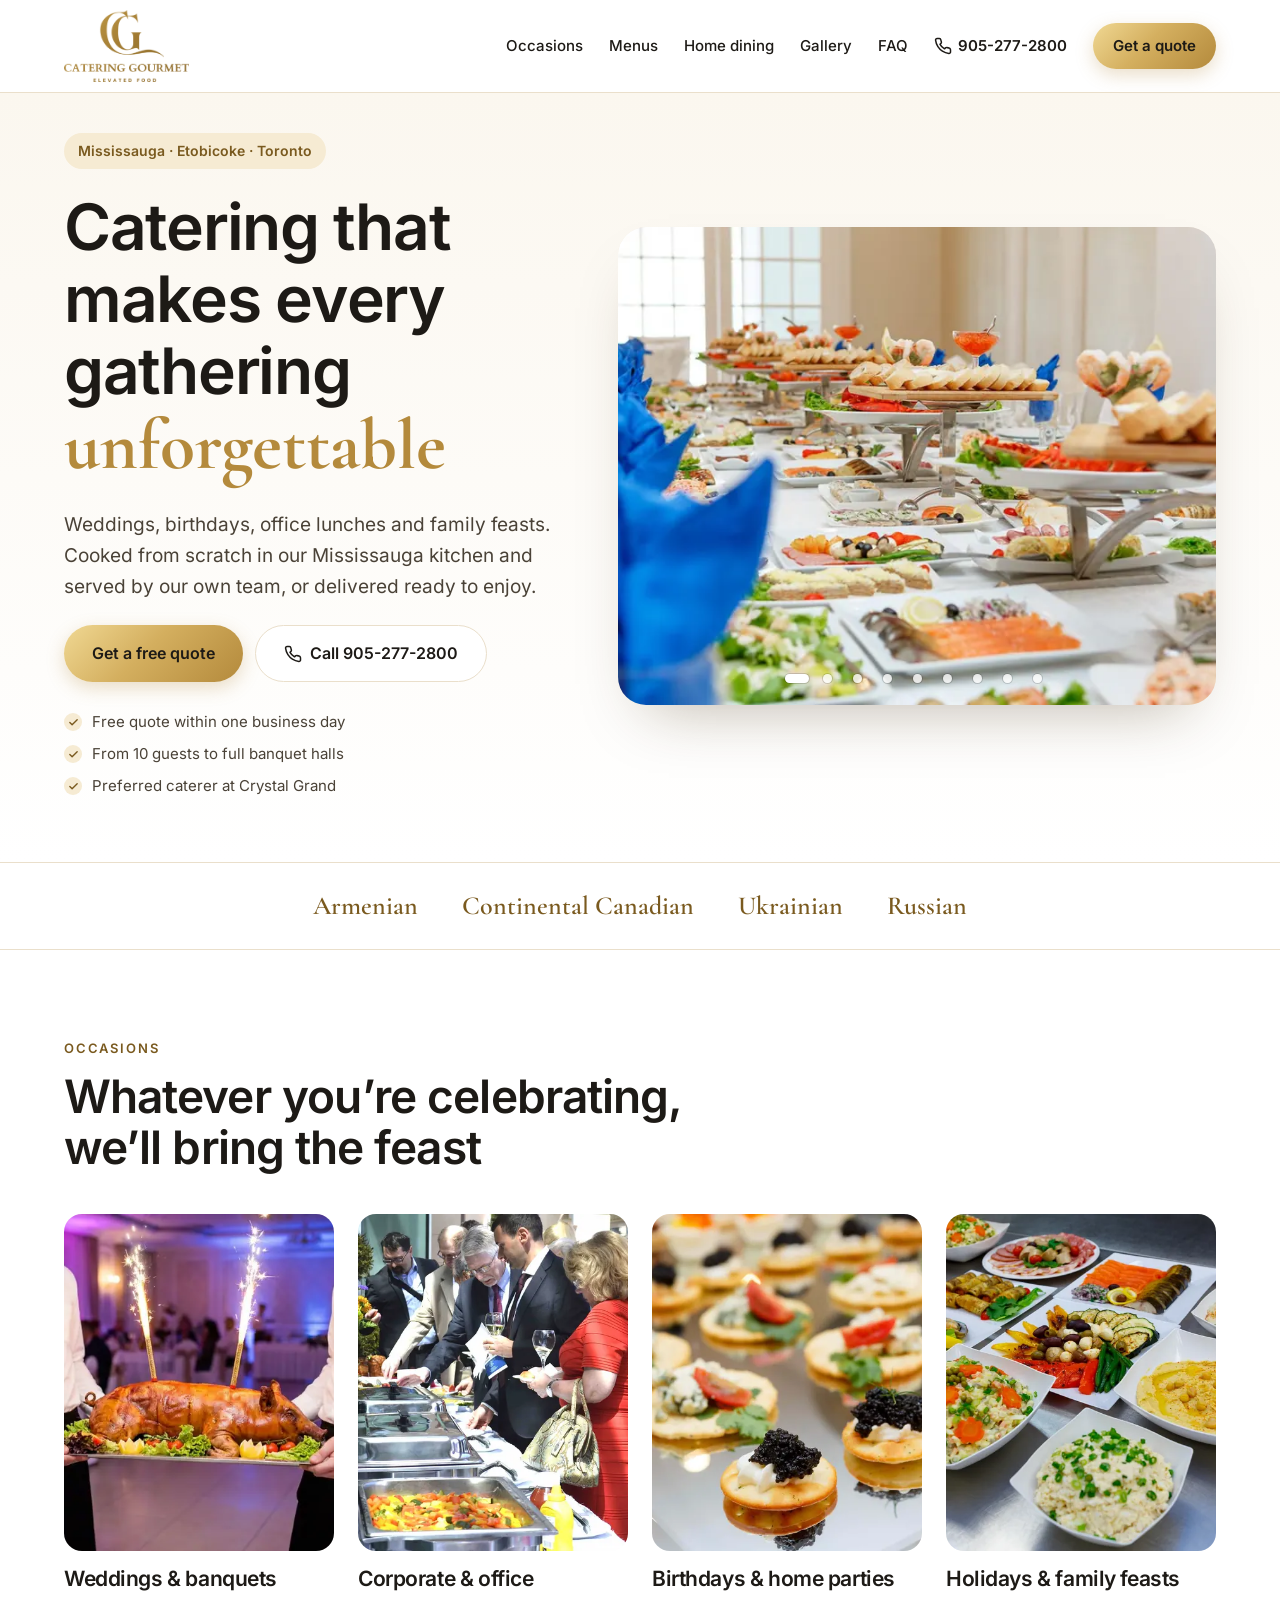
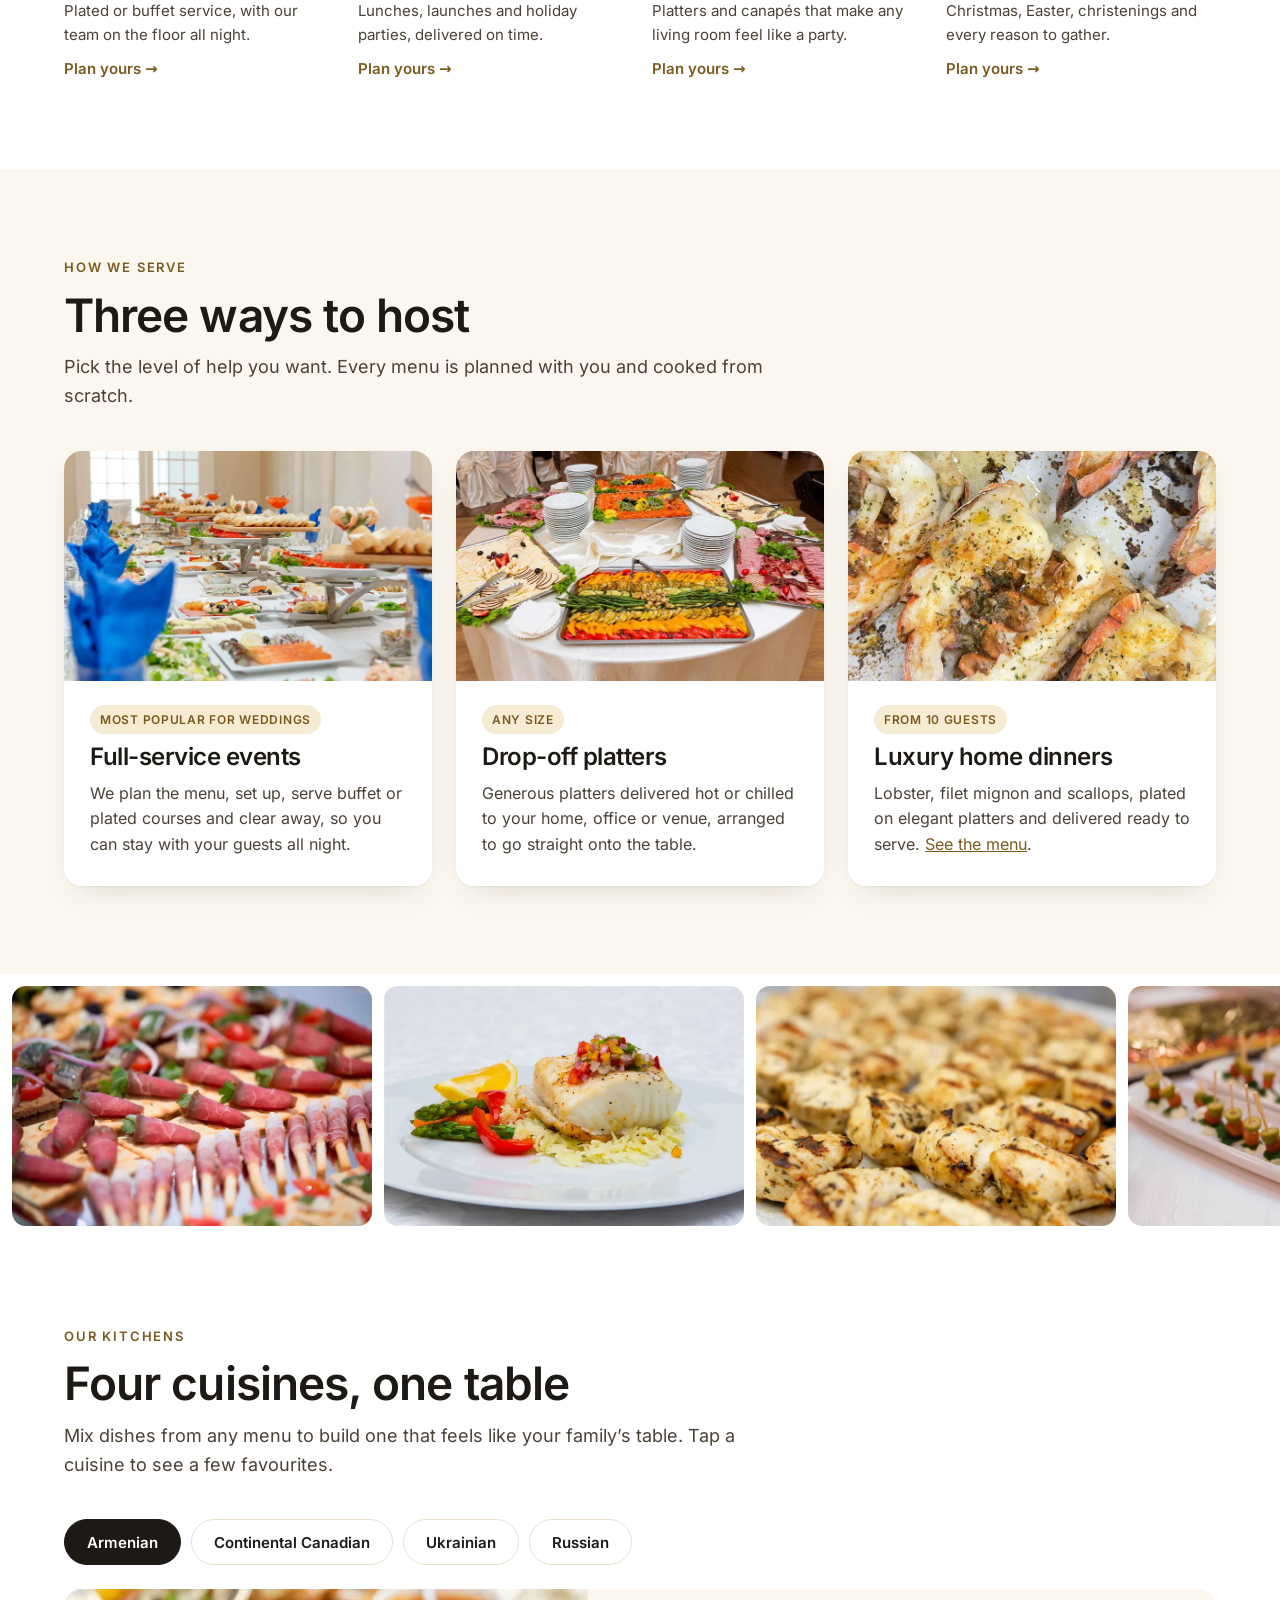
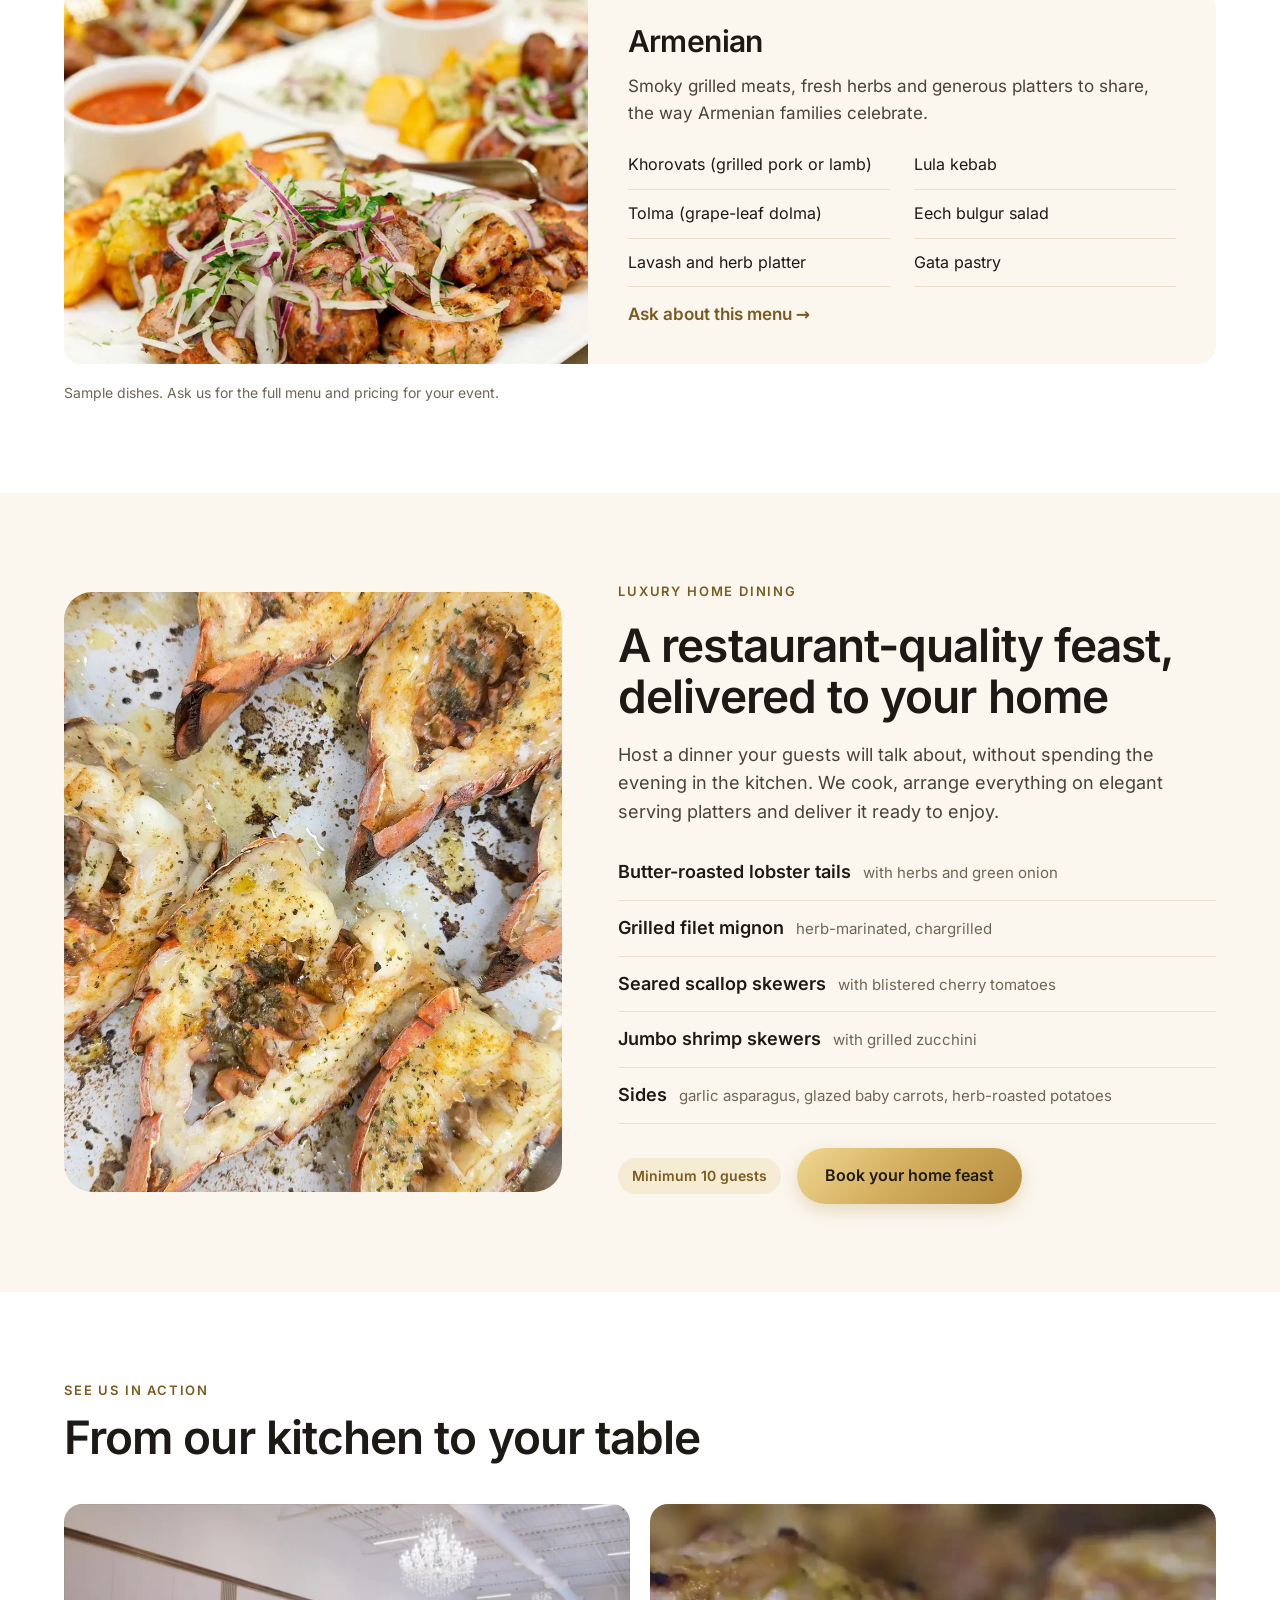
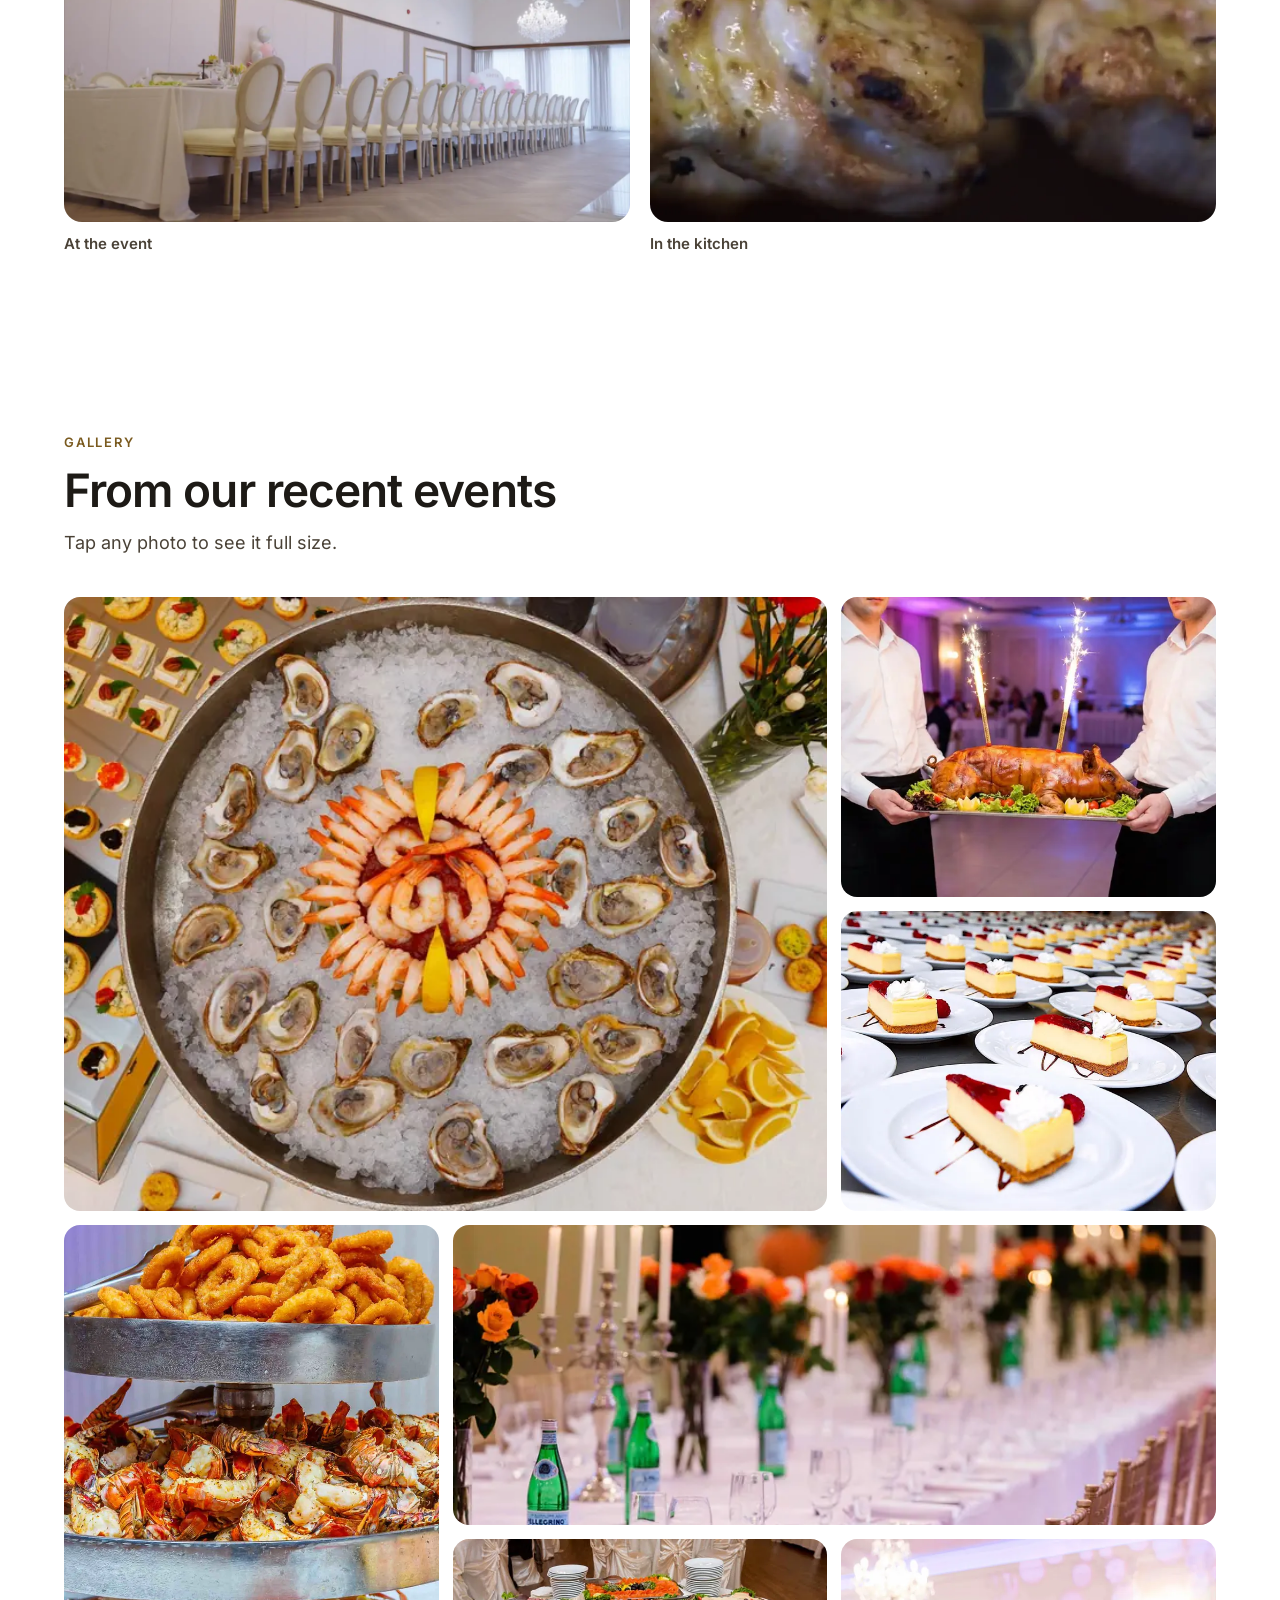
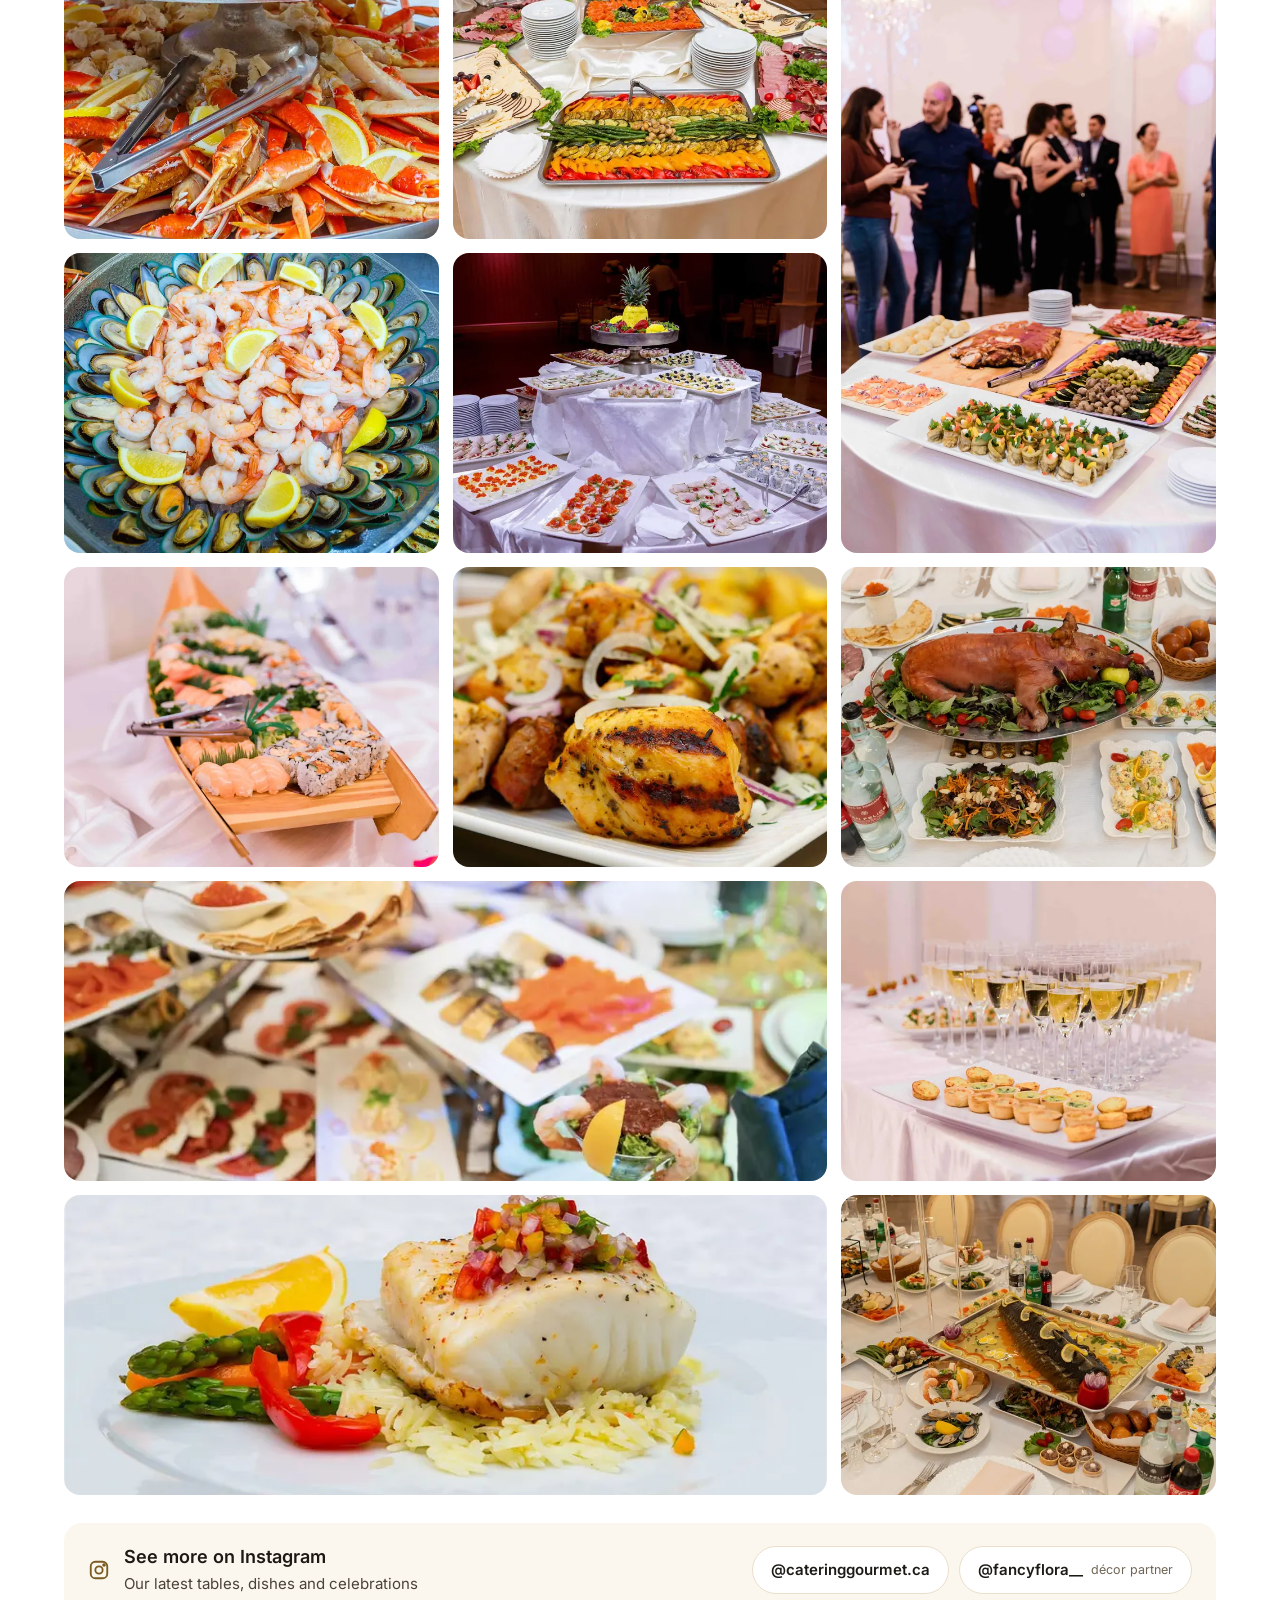
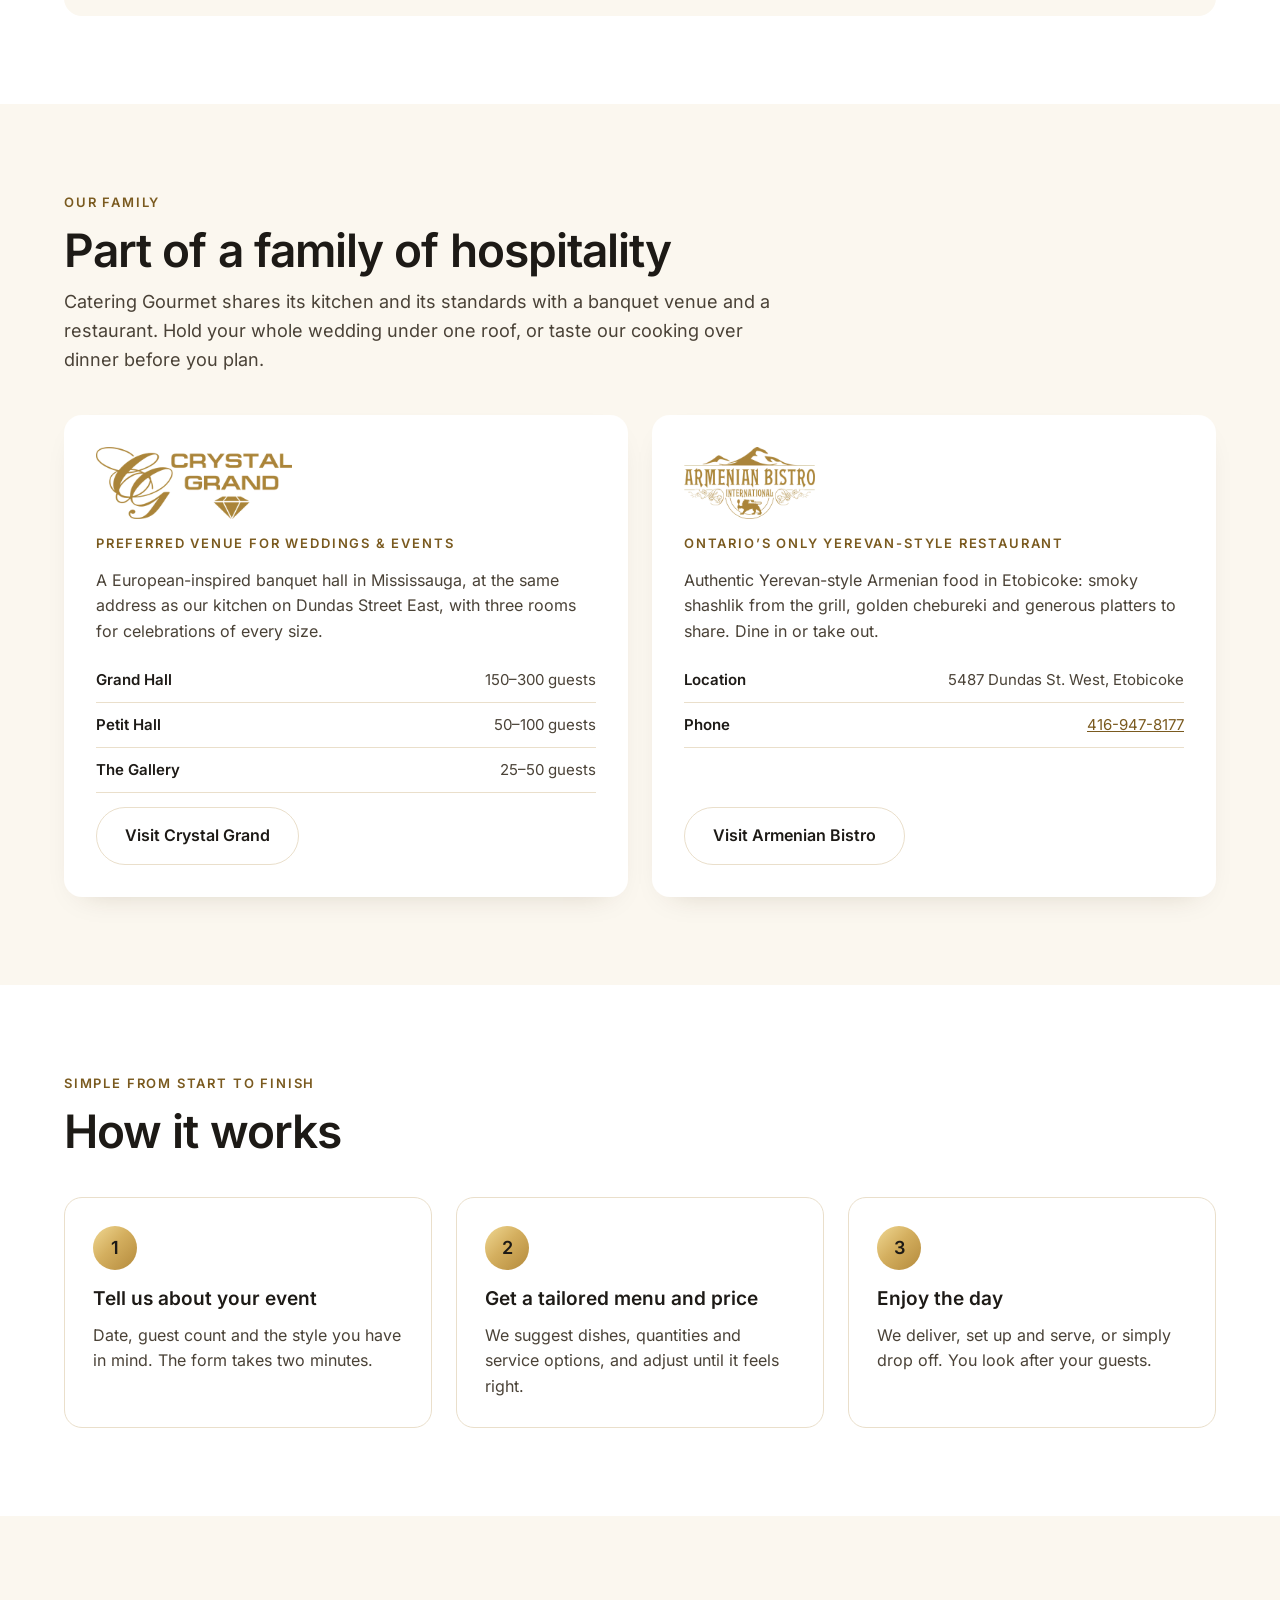
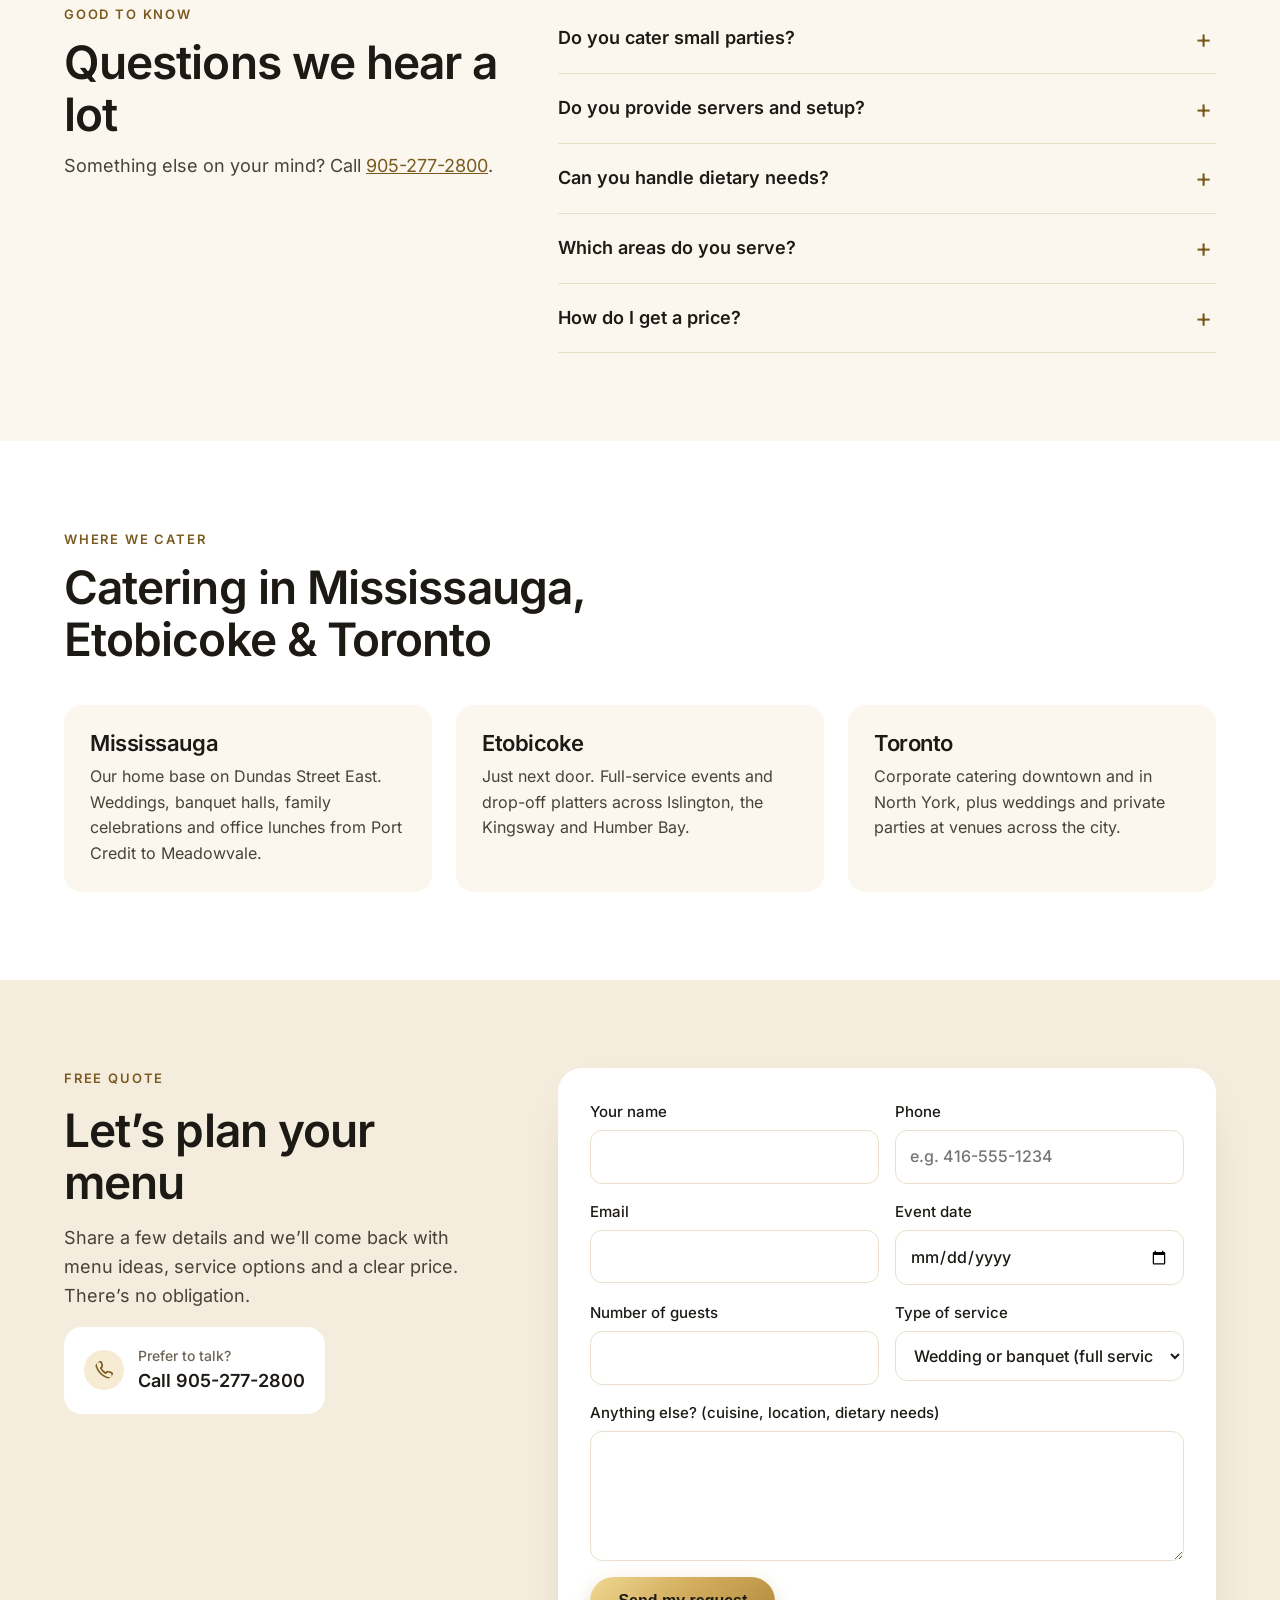
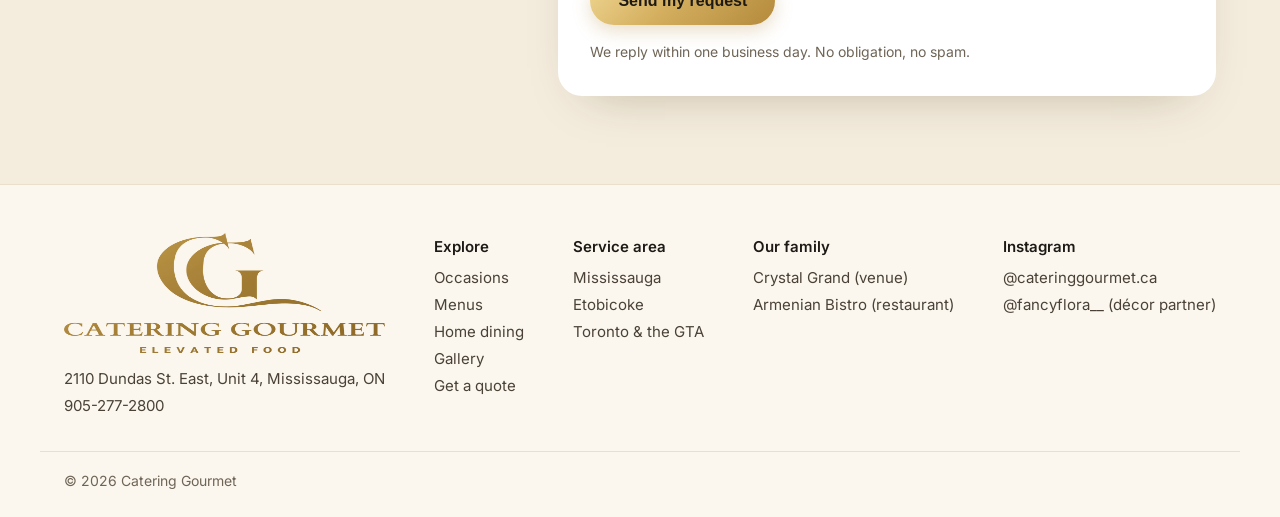
==== commit 076e9235: "Replace the two Instagram blocks with one compact strip under the gallery Co-Authored-By: Claude Opu" ====
--- a/index.html
+++ b/index.html
@@ -287,6 +287,13 @@
       <button type="button" class="photo " data-full="images/champagne-quiche.webp" aria-label="View larger: Champagne and mini quiches"><img src="images/champagne-quiche.webp" srcset="images/champagne-quiche-800.webp 800w, images/champagne-quiche-1200.webp 1200w, images/champagne-quiche.webp 1800w" sizes="(max-width: 700px) 100vw, 600px" alt="Champagne and mini quiches" width="1800" height="1200" loading="lazy"></button>
       <button type="button" class="photo " data-full="images/banquet-table.webp" aria-label="View larger: Banquet table with a whole sturgeon and smoked fish"><img src="images/banquet-table.webp" srcset="images/banquet-table-800.webp 800w, images/banquet-table-1200.webp 1200w, images/banquet-table.webp 1600w" sizes="(max-width: 700px) 100vw, 600px" alt="Banquet table with a whole sturgeon and smoked fish" width="1600" height="1066" loading="lazy"></button>
       </div>
+      <div class="ig-strip">
+        <div class="ig-text"><svg aria-hidden="true" width="22" height="22" viewBox="0 0 24 24" fill="none" stroke="currentColor" stroke-width="2" stroke-linecap="round" stroke-linejoin="round"><rect x="3" y="3" width="18" height="18" rx="5"/><circle cx="12" cy="12" r="4"/><circle cx="17.5" cy="6.5" r="1" fill="currentColor"/></svg><span><strong>See more on Instagram</strong>Our latest tables, dishes and celebrations</span></div>
+        <div class="ig-links">
+          <a class="btn btn-ghost" href="https://www.instagram.com/cateringgourmet.ca/" target="_blank" rel="noopener">@cateringgourmet.ca</a>
+          <a class="btn btn-ghost" href="https://www.instagram.com/fancyflora__/" target="_blank" rel="noopener">@fancyflora__ <small>d&eacute;cor partner</small></a>
+        </div>
+      </div>
       <dialog class="lightbox" aria-label="Photo viewer">
         <img alt="">
         <button type="button" class="lb-close" aria-label="Close">&times;</button>
@@ -340,37 +347,7 @@
     </div>
   </section>
 
-  <section id="instagram" class="block tint">
-    <div class="wrap">
-      <div class="section-head">
-        <span class="eyebrow">Follow along</span>
-        <h2>See more on Instagram</h2>
-        <p>Our latest tables, dishes and celebrations, plus the florals and d&eacute;cor that bring them to life.</p>
-      </div>
-      <div class="ig-grid">
-      <article class="ig-card">
-        <div class="ig-head"><svg aria-hidden="true" width="18" height="18" viewBox="0 0 24 24" fill="none" stroke="currentColor" stroke-width="2" stroke-linecap="round" stroke-linejoin="round"><rect x="3" y="3" width="18" height="18" rx="5"/><circle cx="12" cy="12" r="4"/><circle cx="17.5" cy="6.5" r="1" fill="currentColor"/></svg><div><strong>@cateringgourmet.ca</strong><span>Food &amp; events</span></div></div>
-        <div class="ig-posts">
-          <figure class="ig-post"><iframe data-src="https://www.instagram.com/p/C6MCtI8uzN8/embed" title="Instagram post from @cateringgourmet.ca" loading="lazy" scrolling="no" allowtransparency="true"></iframe><a href="https://www.instagram.com/cateringgourmet.ca/p/C6MCtI8uzN8/" target="_blank" rel="noopener">View on Instagram</a></figure>
-          <figure class="ig-post"><iframe data-src="https://www.instagram.com/p/C56A40ju1L7/embed" title="Instagram post from @cateringgourmet.ca" loading="lazy" scrolling="no" allowtransparency="true"></iframe><a href="https://www.instagram.com/cateringgourmet.ca/p/C56A40ju1L7/" target="_blank" rel="noopener">View on Instagram</a></figure>
-          <figure class="ig-post"><iframe data-src="https://www.instagram.com/p/C7mMuZBuo40/embed" title="Instagram post from @cateringgourmet.ca" loading="lazy" scrolling="no" allowtransparency="true"></iframe><a href="https://www.instagram.com/cateringgourmet.ca/p/C7mMuZBuo40/" target="_blank" rel="noopener">View on Instagram</a></figure>
-        </div>
-        <a class="btn btn-outline" href="https://www.instagram.com/cateringgourmet.ca/" target="_blank" rel="noopener">Follow @cateringgourmet.ca</a>
-      </article>
-      <article class="ig-card">
-        <div class="ig-head"><svg aria-hidden="true" width="18" height="18" viewBox="0 0 24 24" fill="none" stroke="currentColor" stroke-width="2" stroke-linecap="round" stroke-linejoin="round"><rect x="3" y="3" width="18" height="18" rx="5"/><circle cx="12" cy="12" r="4"/><circle cx="17.5" cy="6.5" r="1" fill="currentColor"/></svg><div><strong>@fancyflora__</strong><span>Our florals &amp; d&eacute;cor partner</span></div></div>
-        <div class="ig-posts">
-          <figure class="ig-post"><iframe data-src="https://www.instagram.com/p/DV340SHFZna/embed" title="Instagram post from @fancyflora__" loading="lazy" scrolling="no" allowtransparency="true"></iframe><a href="https://www.instagram.com/fancyflora__/p/DV340SHFZna/" target="_blank" rel="noopener">View on Instagram</a></figure>
-          <figure class="ig-post"><iframe data-src="https://www.instagram.com/reel/Dew52a2RA4B/embed" title="Instagram post from @fancyflora__" loading="lazy" scrolling="no" allowtransparency="true"></iframe><a href="https://www.instagram.com/fancyflora__/reel/Dew52a2RA4B/" target="_blank" rel="noopener">View on Instagram</a></figure>
-          <figure class="ig-post"><iframe data-src="https://www.instagram.com/p/DYfP5XrFUt7/embed" title="Instagram post from @fancyflora__" loading="lazy" scrolling="no" allowtransparency="true"></iframe><a href="https://www.instagram.com/fancyflora__/p/DYfP5XrFUt7/" target="_blank" rel="noopener">View on Instagram</a></figure>
-        </div>
-        <a class="btn btn-outline" href="https://www.instagram.com/fancyflora__/" target="_blank" rel="noopener">Follow @fancyflora__</a>
-      </article>
-    </div>
-    </div>
-  </section>
-
-  <section id="faq" class="block">
+  <section id="faq" class="block tint">
     <div class="wrap faq-grid">
       <div class="section-head">
         <span class="eyebrow">Good to know</span>
@@ -387,7 +364,7 @@
     </div>
   </section>
 
-  <section id="areas" class="block tint">
+  <section id="areas" class="block">
     <div class="wrap">
       <div class="section-head">
         <span class="eyebrow">Where we cater</span>
--- a/styles.css
+++ b/styles.css
@@ -159,18 +159,14 @@
 .steps strong{font-size:19px}
 .steps span:last-child{font-size:16px;color:var(--ink-2)}
 
-/* Instagram */
-.ig-grid{display:grid;grid-template-columns:minmax(0,1fr);gap:16px}
-.ig-card{background:var(--white);border-radius:var(--r);padding:20px;display:flex;flex-direction:column;gap:14px}
-.ig-head{display:flex;align-items:center;gap:12px;color:var(--gold-dark)}
-.ig-head div{display:flex;flex-direction:column}
-.ig-head strong{color:var(--ink);font-size:17px}
-.ig-head span{font-size:14px;color:var(--muted)}
-.ig-card .btn{align-self:flex-start}
-.ig-posts{display:grid;grid-template-columns:repeat(3,minmax(0,1fr));gap:12px}
-.ig-post{margin:0;display:flex;flex-direction:column;gap:8px}
-.ig-posts iframe{width:100%;height:400px;border:1px solid var(--line);border-radius:12px;background:var(--sand)}
-.ig-post a{font-size:14px;font-weight:600}
+/* Instagram strip */
+.ig-strip{margin-top:28px;display:flex;flex-wrap:wrap;align-items:center;justify-content:space-between;gap:16px 24px;padding:20px 24px;background:var(--cream);border-radius:var(--r)}
+.ig-text{display:flex;align-items:center;gap:14px;color:var(--gold-dark)}
+.ig-text span{display:flex;flex-direction:column;font-size:15px;color:var(--ink-2)}
+.ig-text strong{font-size:18px;color:var(--ink)}
+.ig-links{display:flex;flex-wrap:wrap;gap:10px}
+.ig-links .btn{padding:11px 18px;font-size:15px}
+.ig-links small{font-weight:400;color:var(--muted)}
 
 /* FAQ */
 .faq-grid{display:grid;grid-template-columns:minmax(0,4fr) minmax(0,6fr);gap:56px;align-items:start}
@@ -183,7 +179,7 @@
 
 /* Areas */
 .areas{display:grid;grid-template-columns:repeat(3,minmax(0,1fr));gap:24px}
-.areas article{background:var(--white);border-radius:var(--r);padding:26px;display:flex;flex-direction:column;gap:8px}
+.areas article{background:var(--cream);border-radius:var(--r);padding:26px;display:flex;flex-direction:column;gap:8px}
 .areas h3{font-size:22px}
 .areas p{margin:0;font-size:16px;color:var(--ink-2)}
 
@@ -263,9 +259,7 @@
   .lb-prev{left:calc(50% - 60px)} .lb-next{right:calc(50% - 60px)}
   .family,.steps,.areas,.reels{grid-template-columns:minmax(0,1fr)}
   .family article{padding:24px}
-  .ig-posts{display:flex;overflow-x:auto;scroll-snap-type:x mandatory;gap:10px;padding-bottom:6px}
-  .ig-post{flex:0 0 78%;scroll-snap-align:start}
-  .ig-posts iframe{height:360px}
+  .ig-links,.ig-links .btn{width:100%}
   .faq-grid,.quote-grid{grid-template-columns:minmax(0,1fr);gap:28px}
   .quote form{grid-template-columns:minmax(0,1fr);padding:22px}
   .quote button{justify-self:stretch}
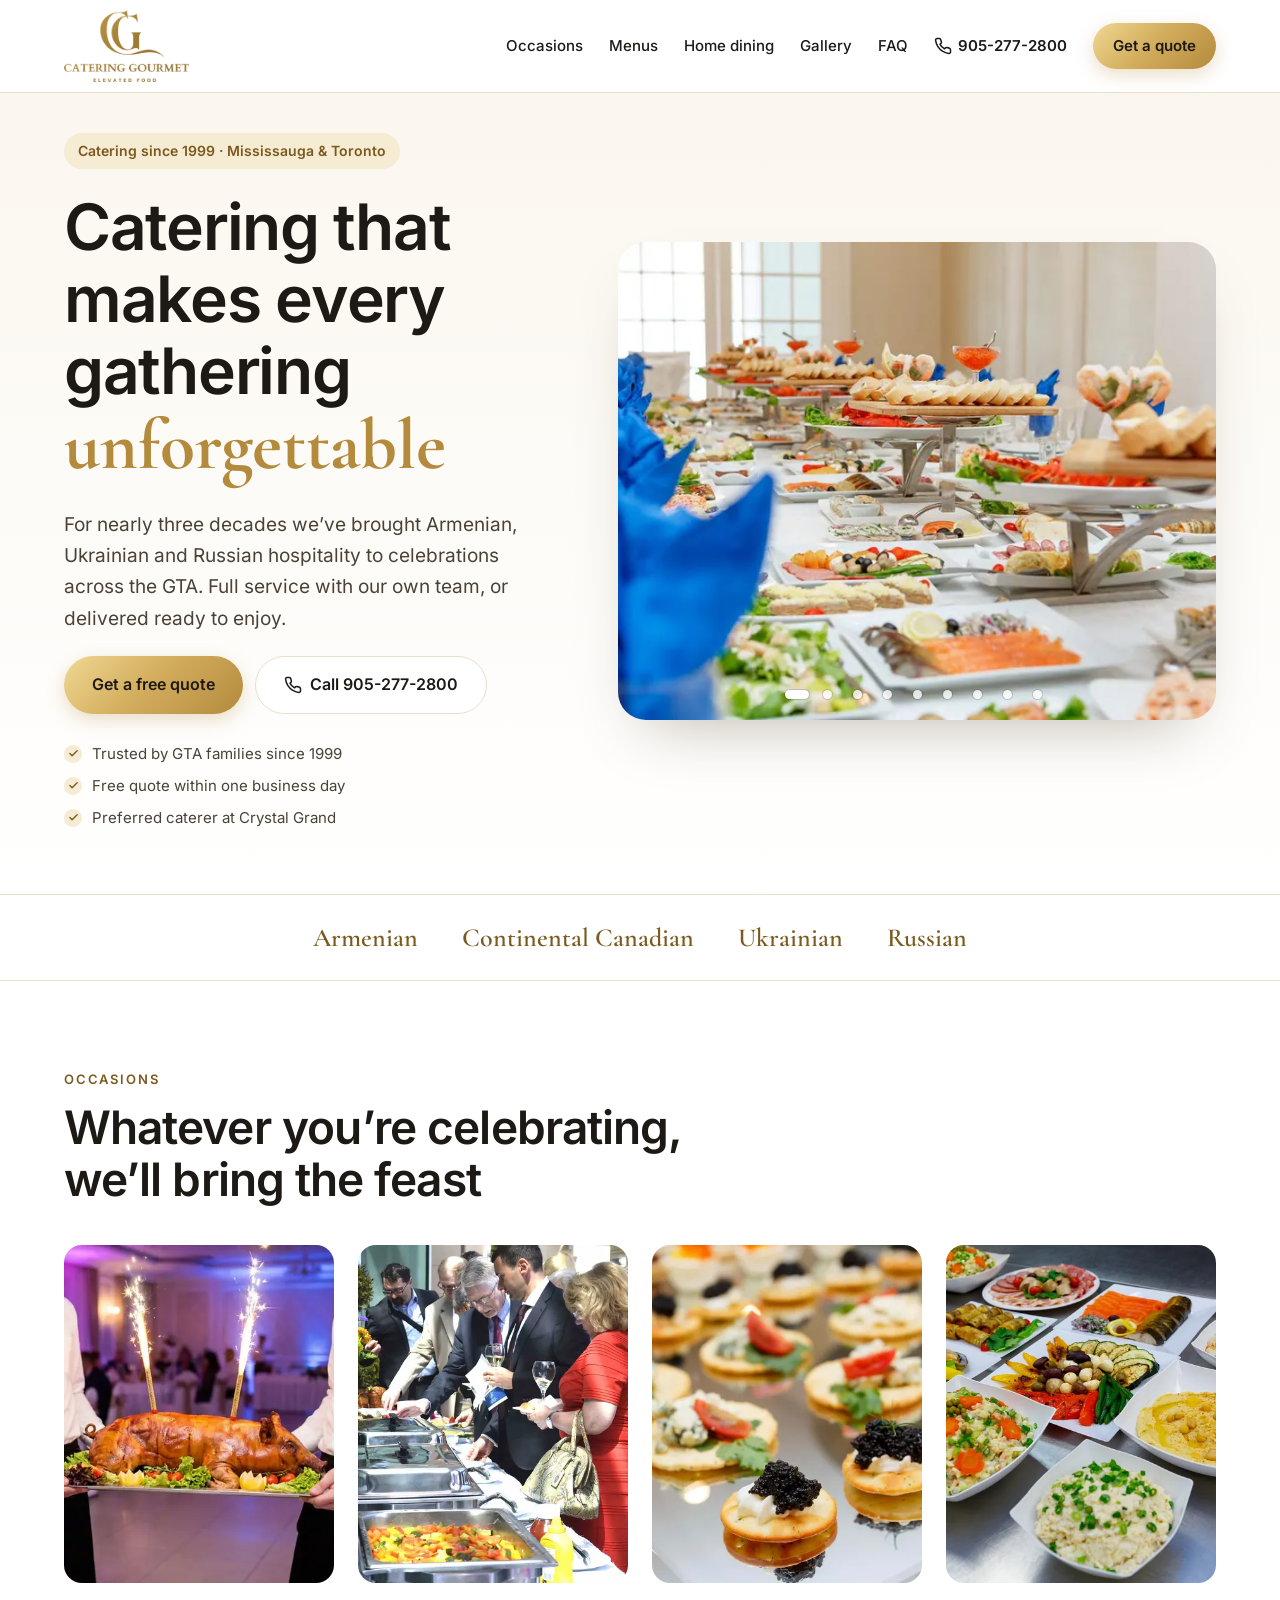
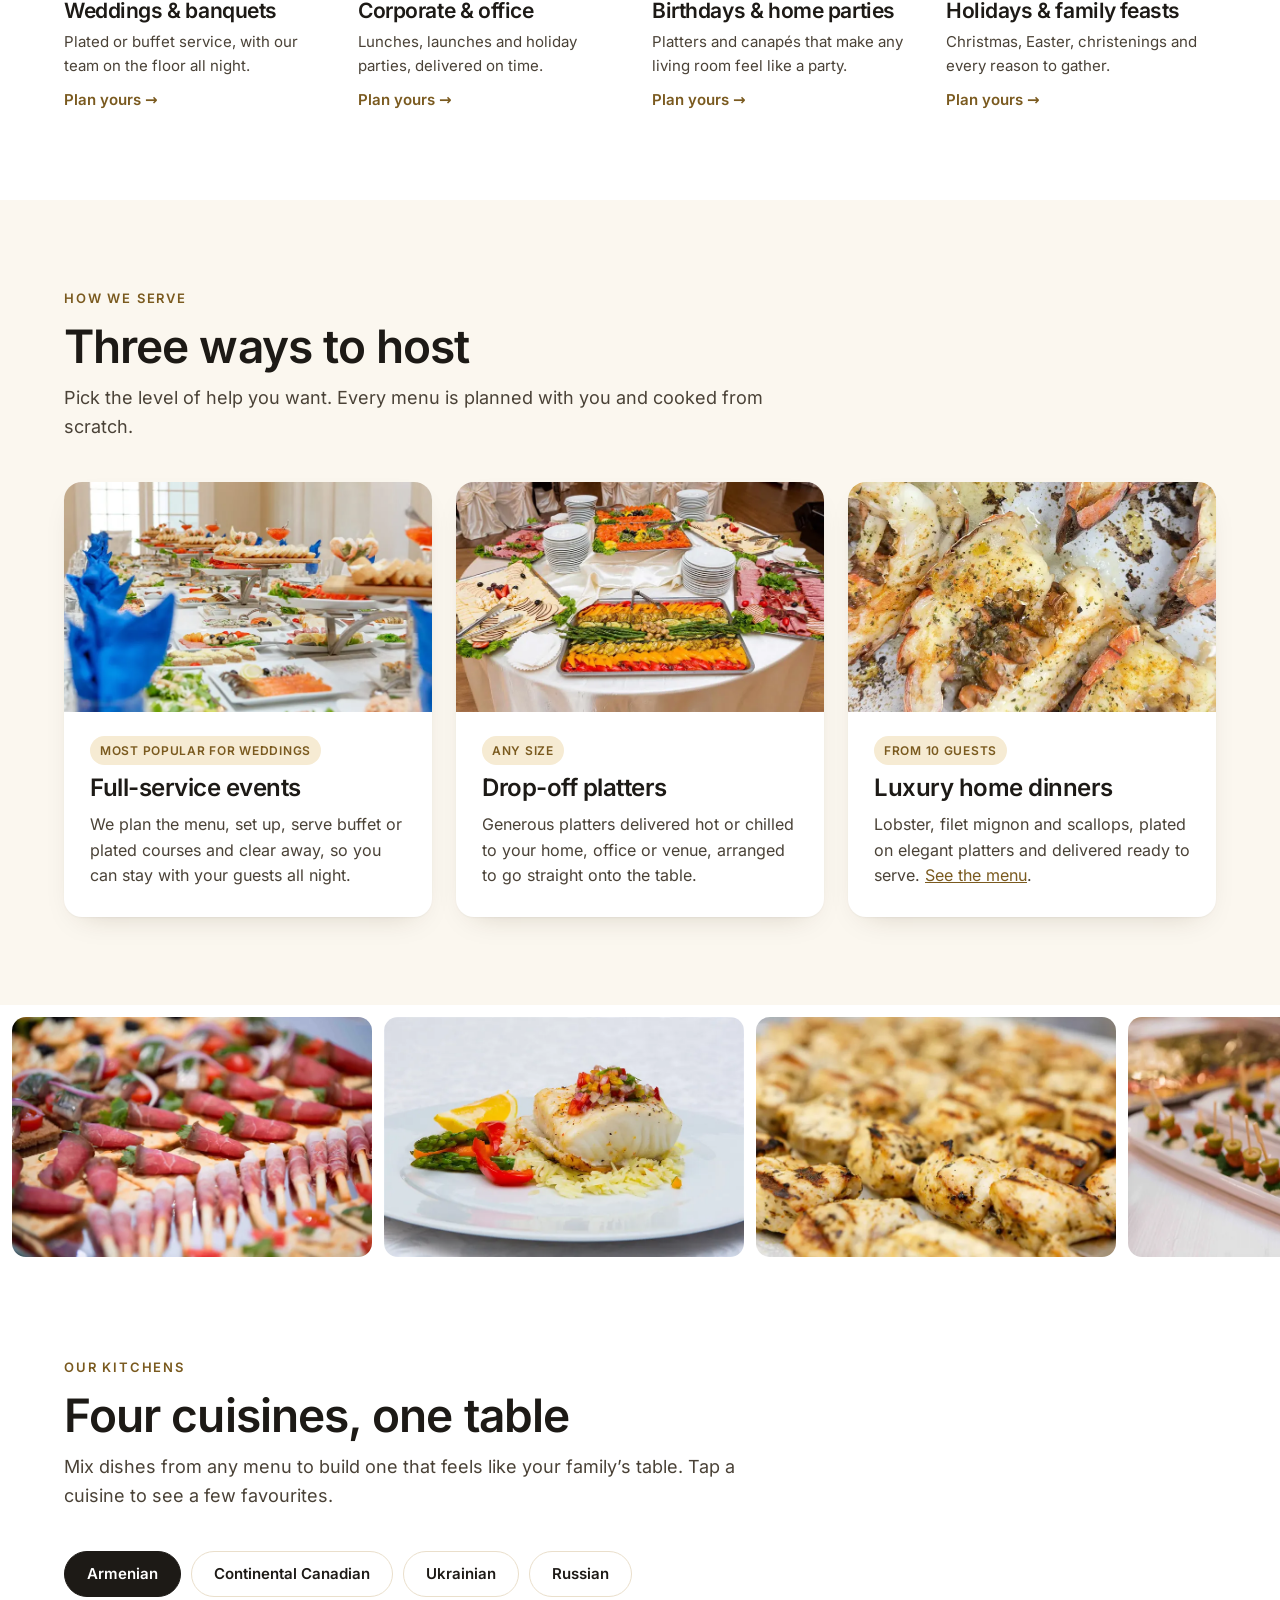
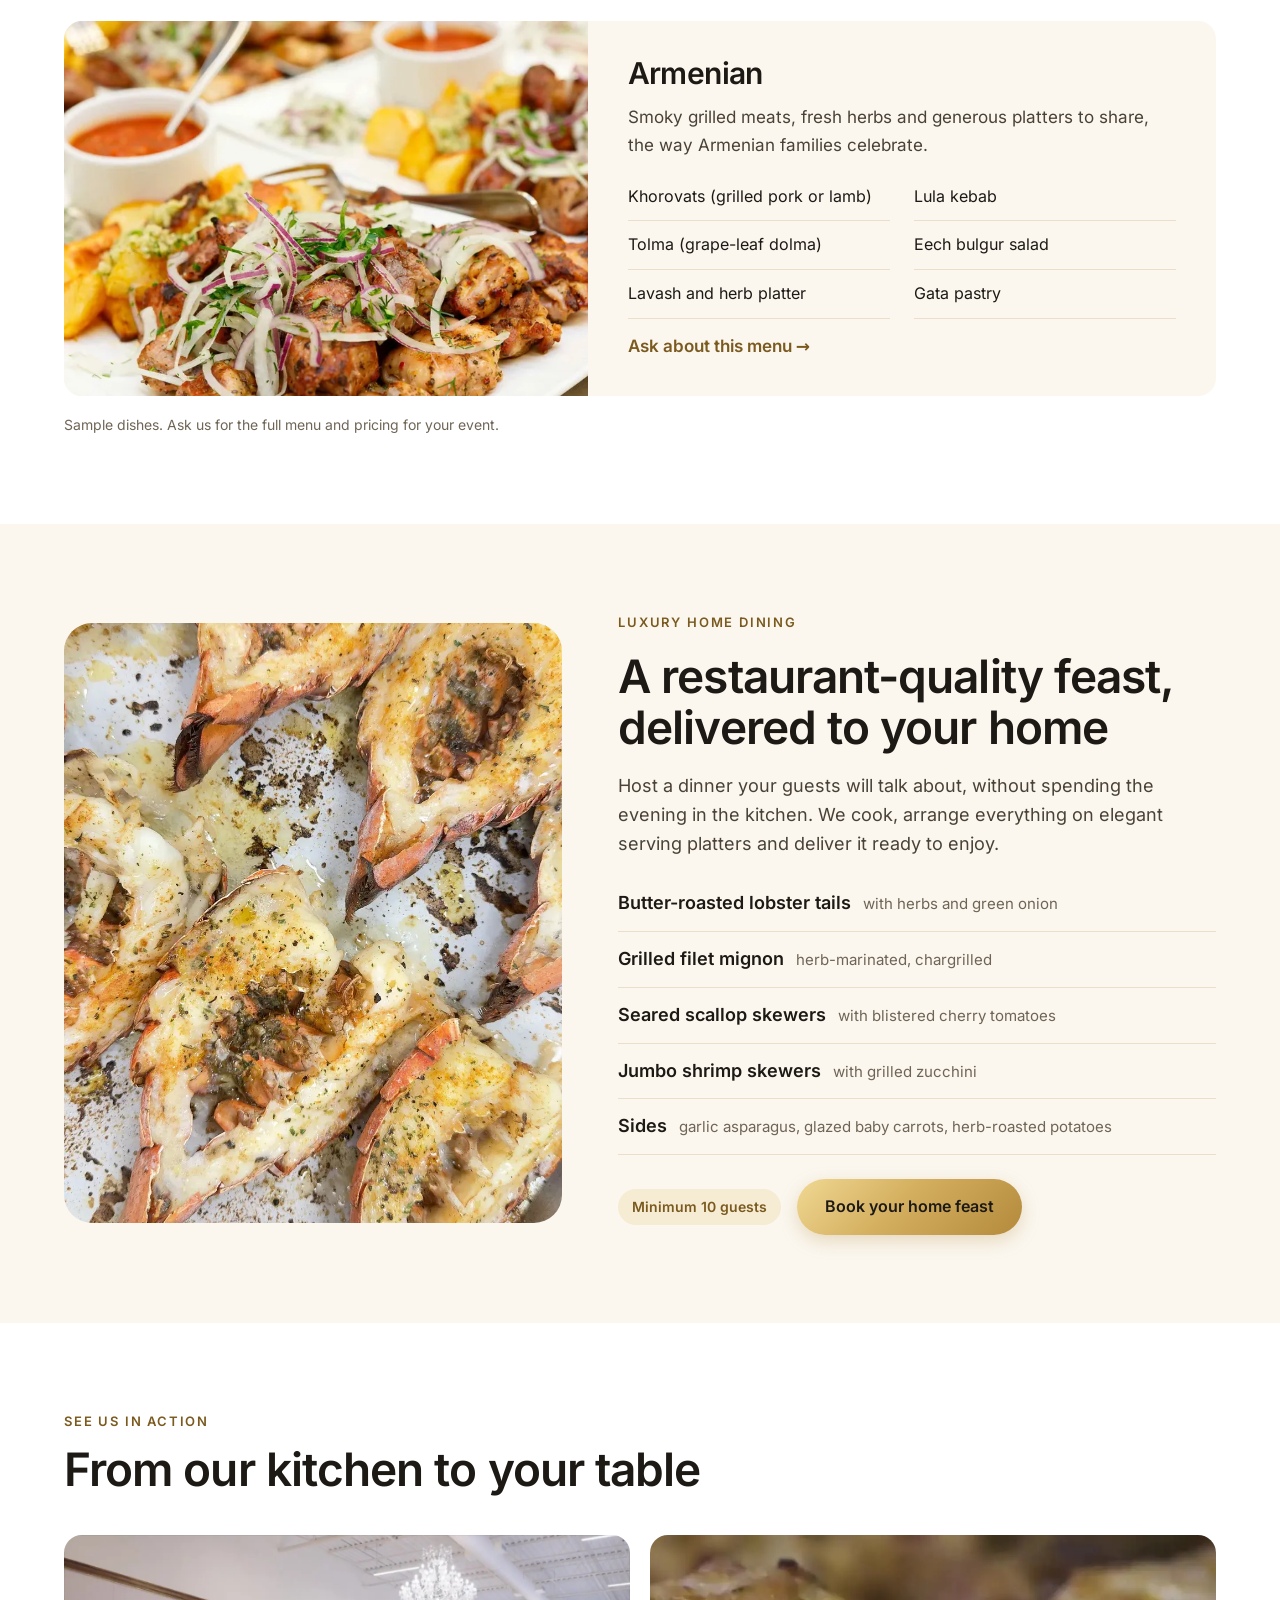
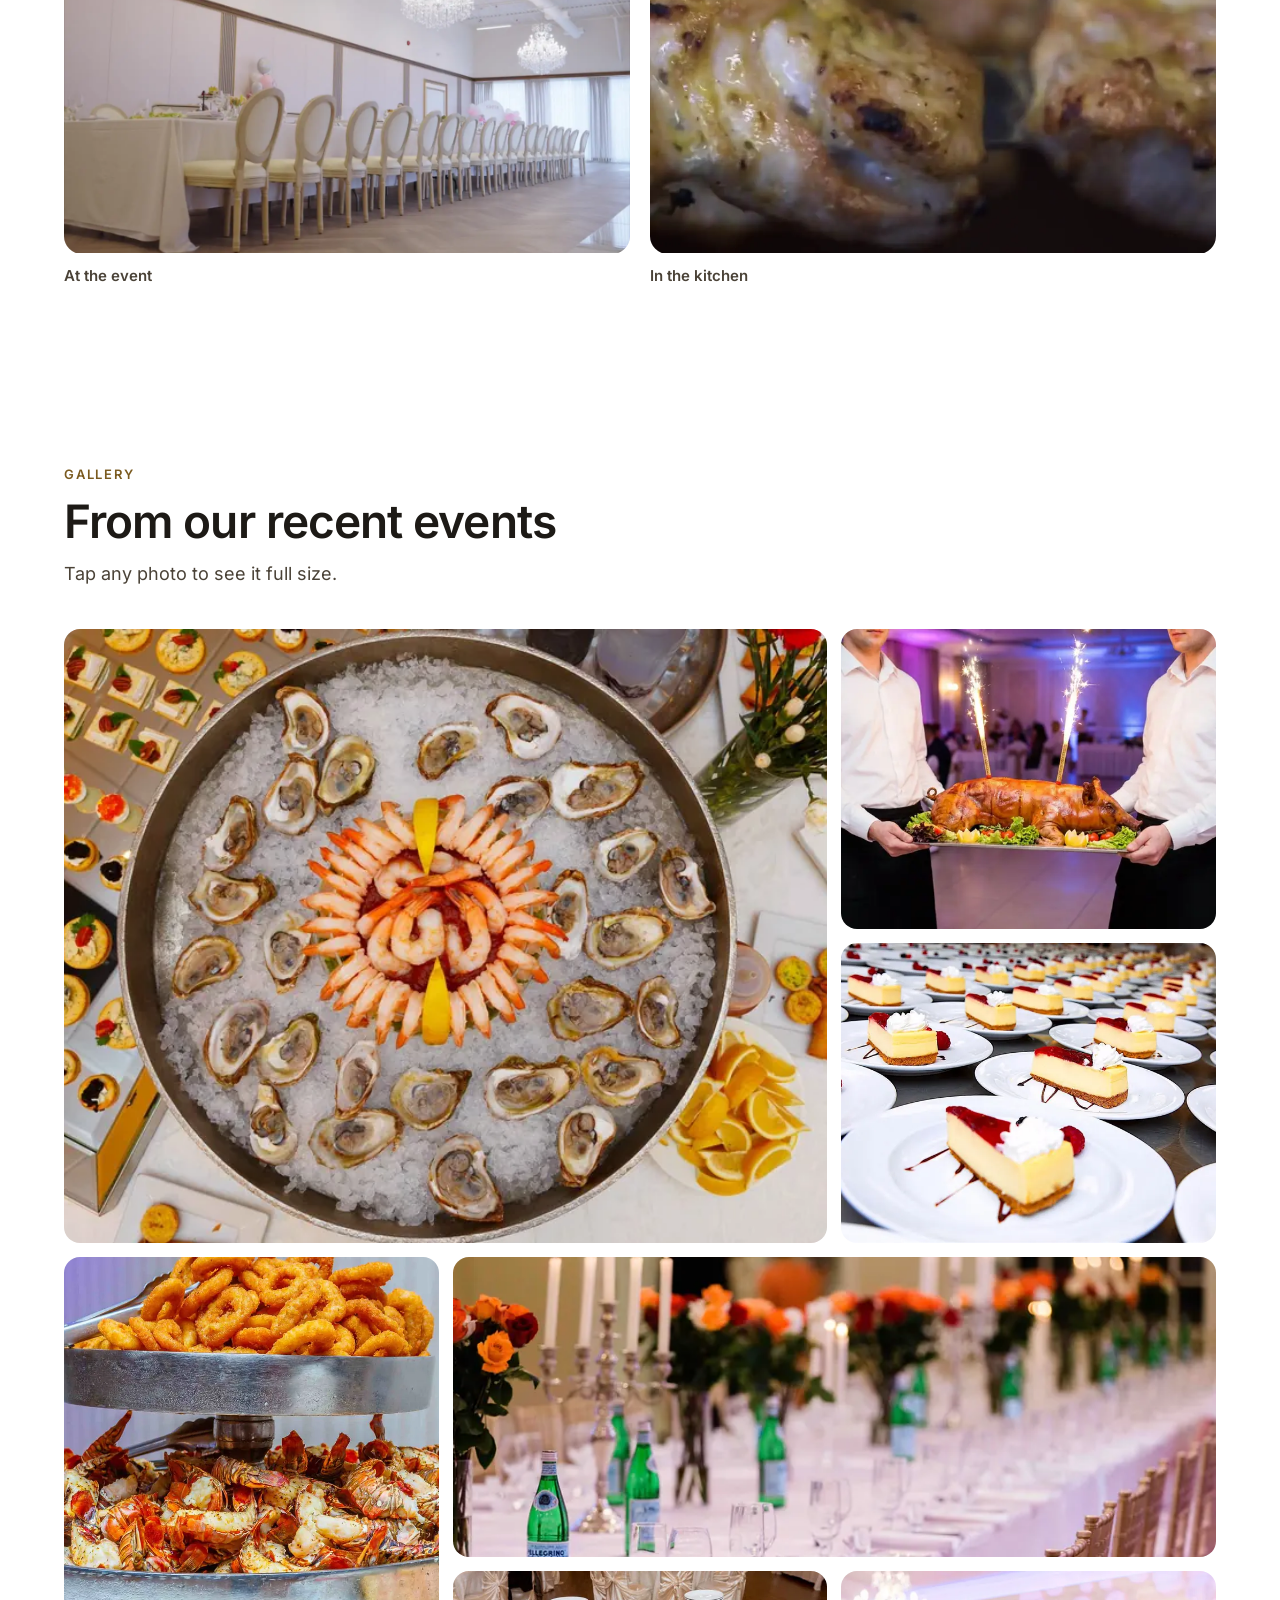
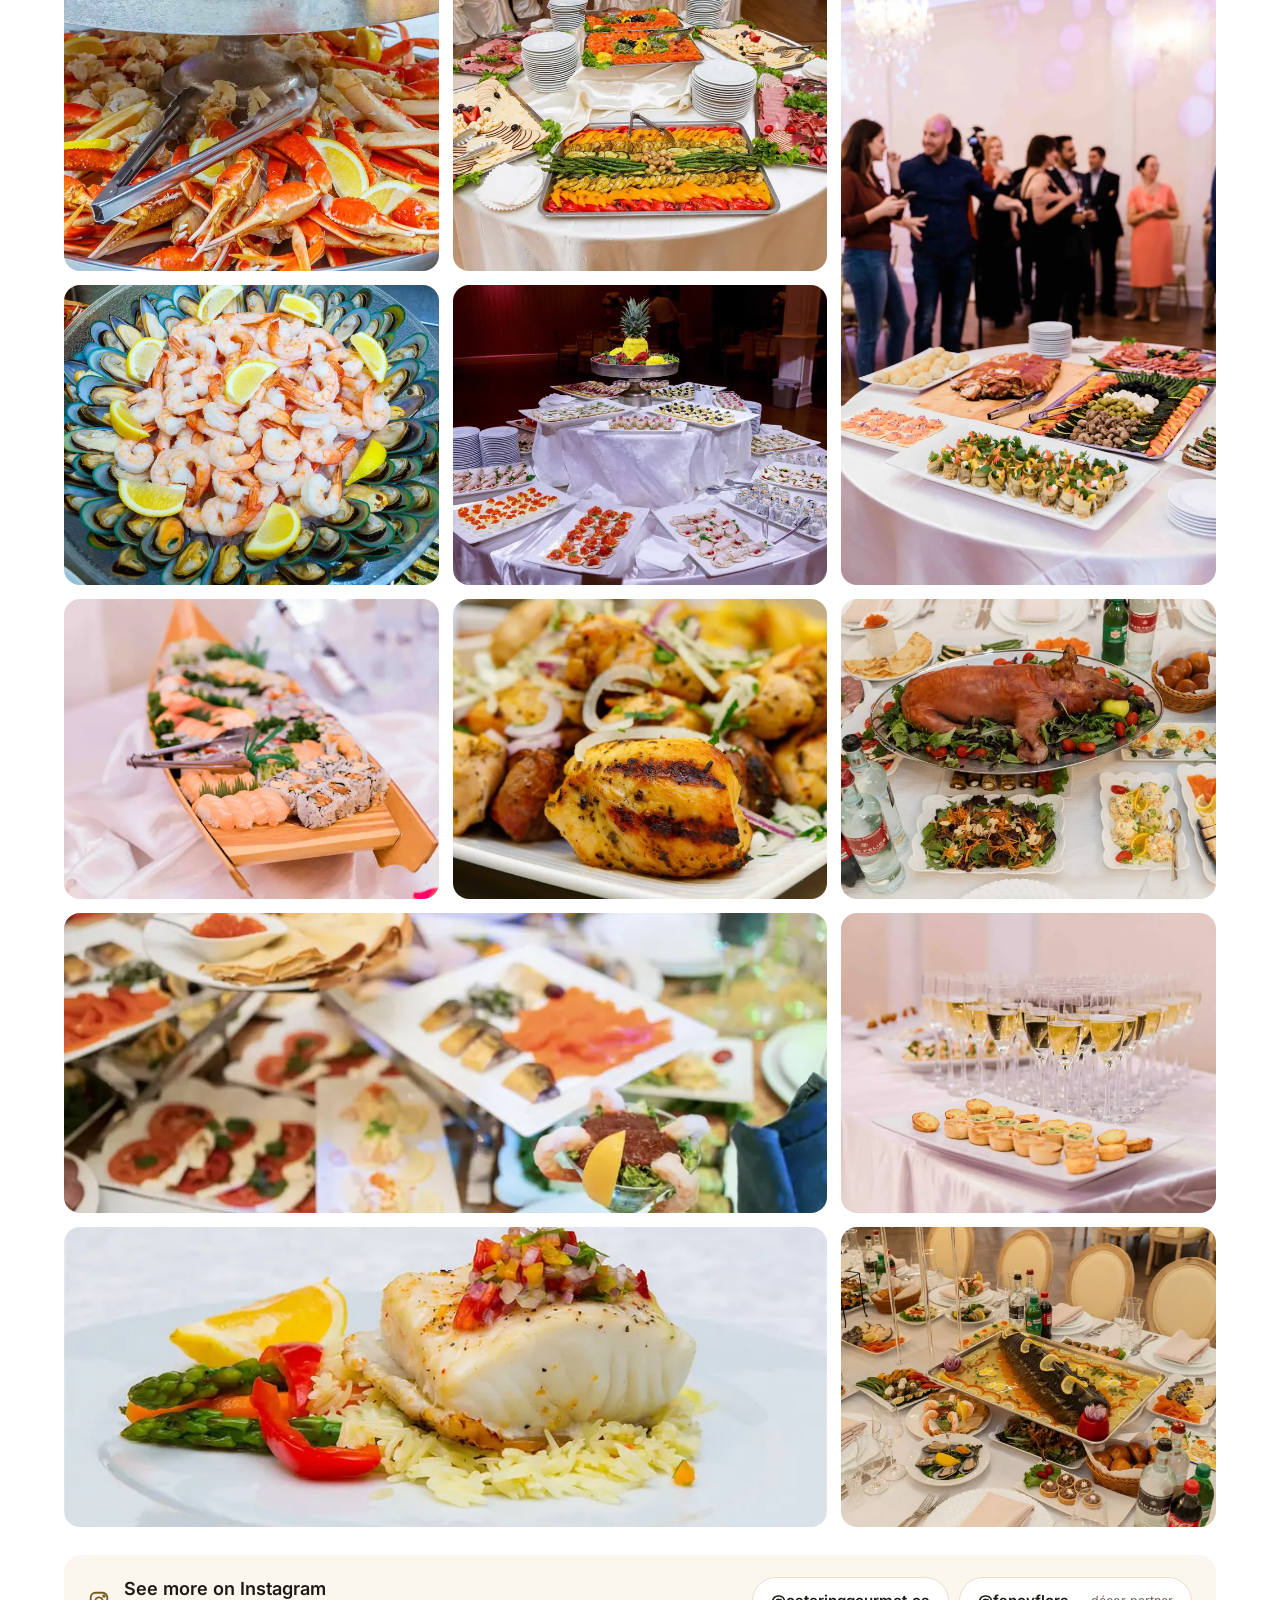
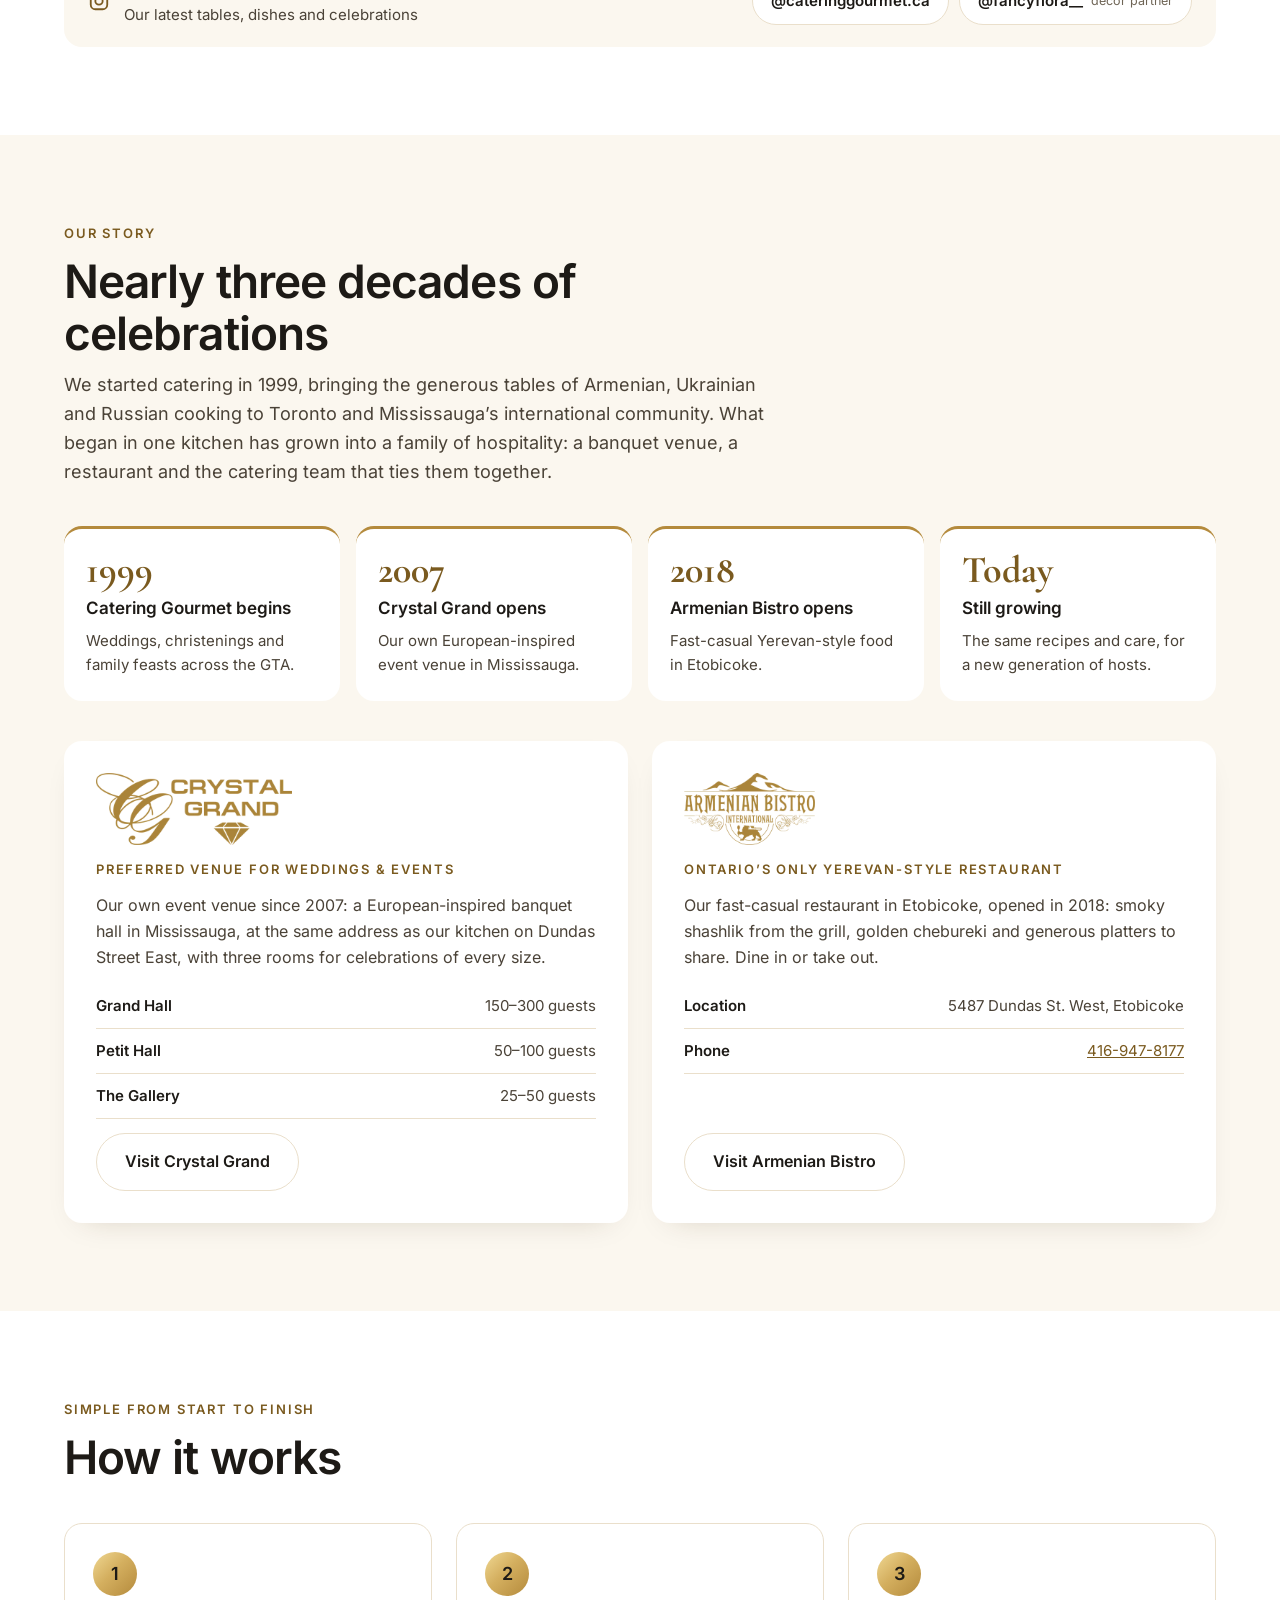
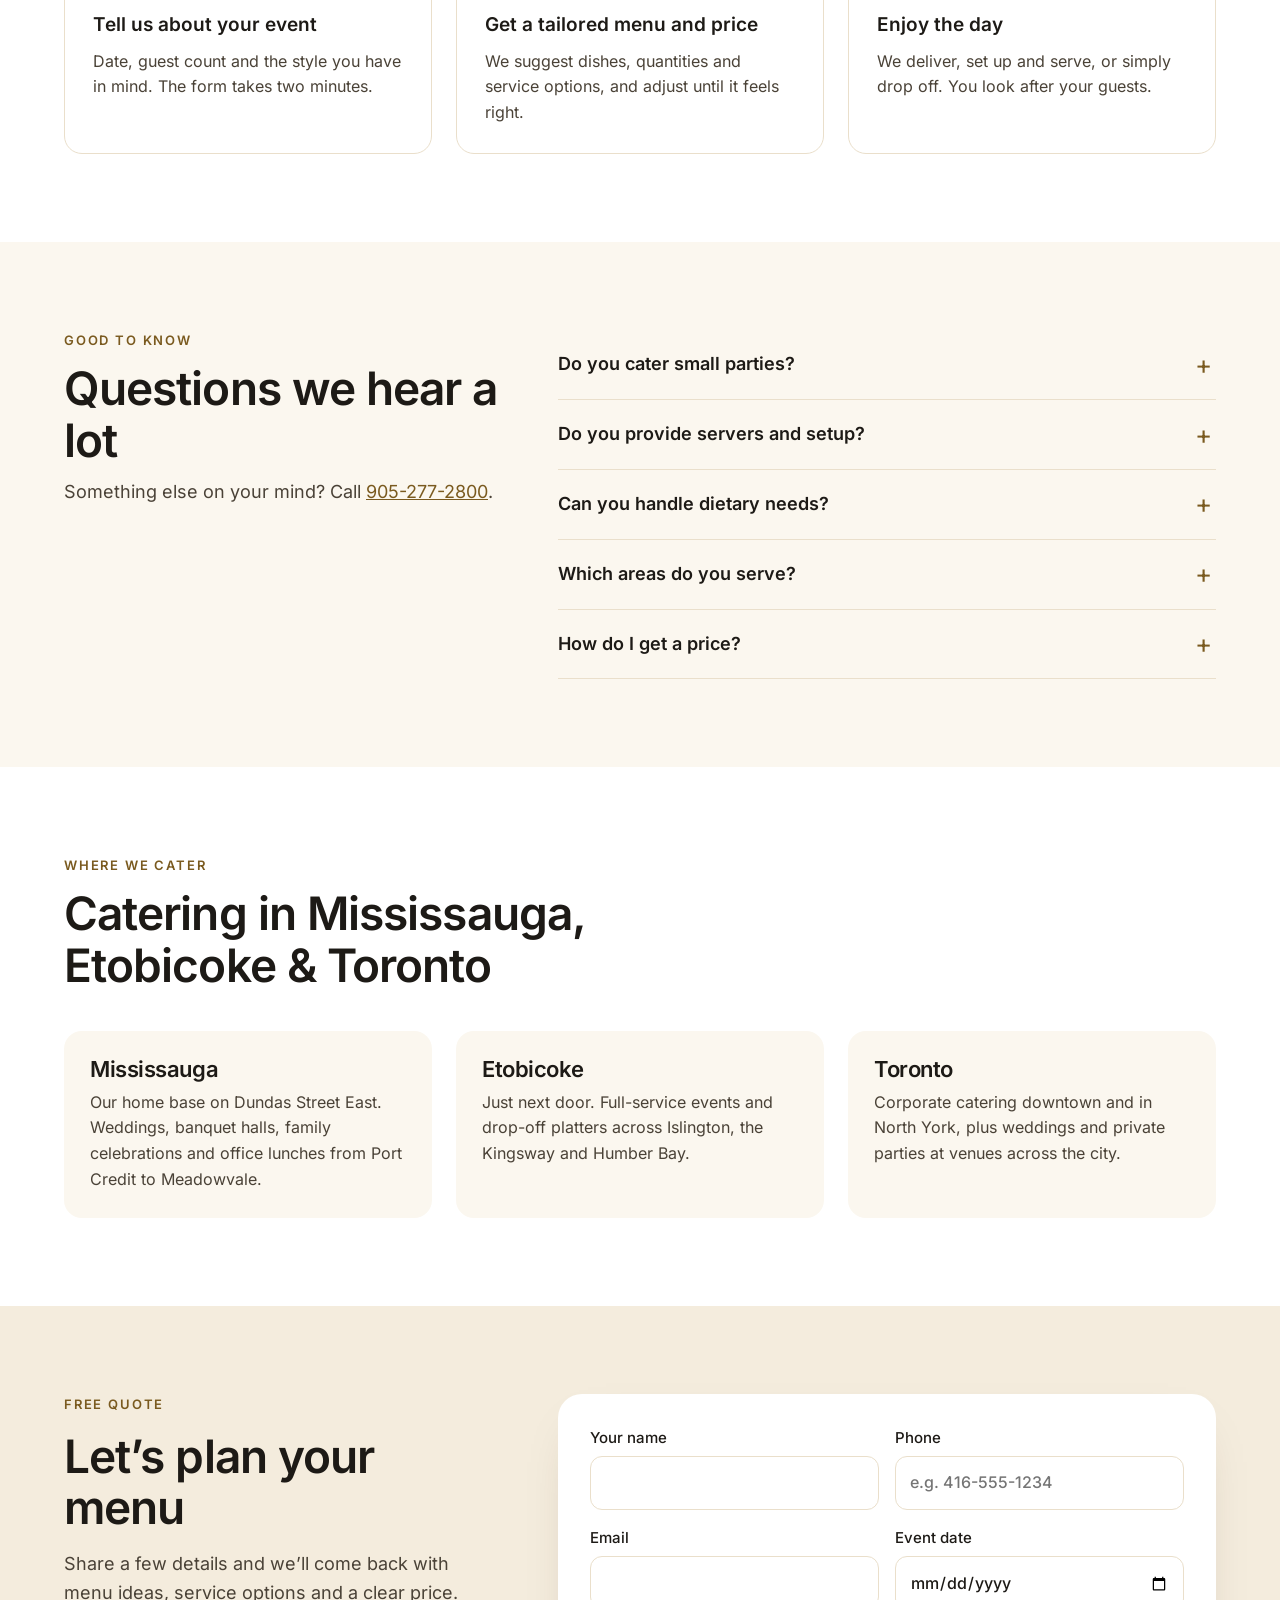
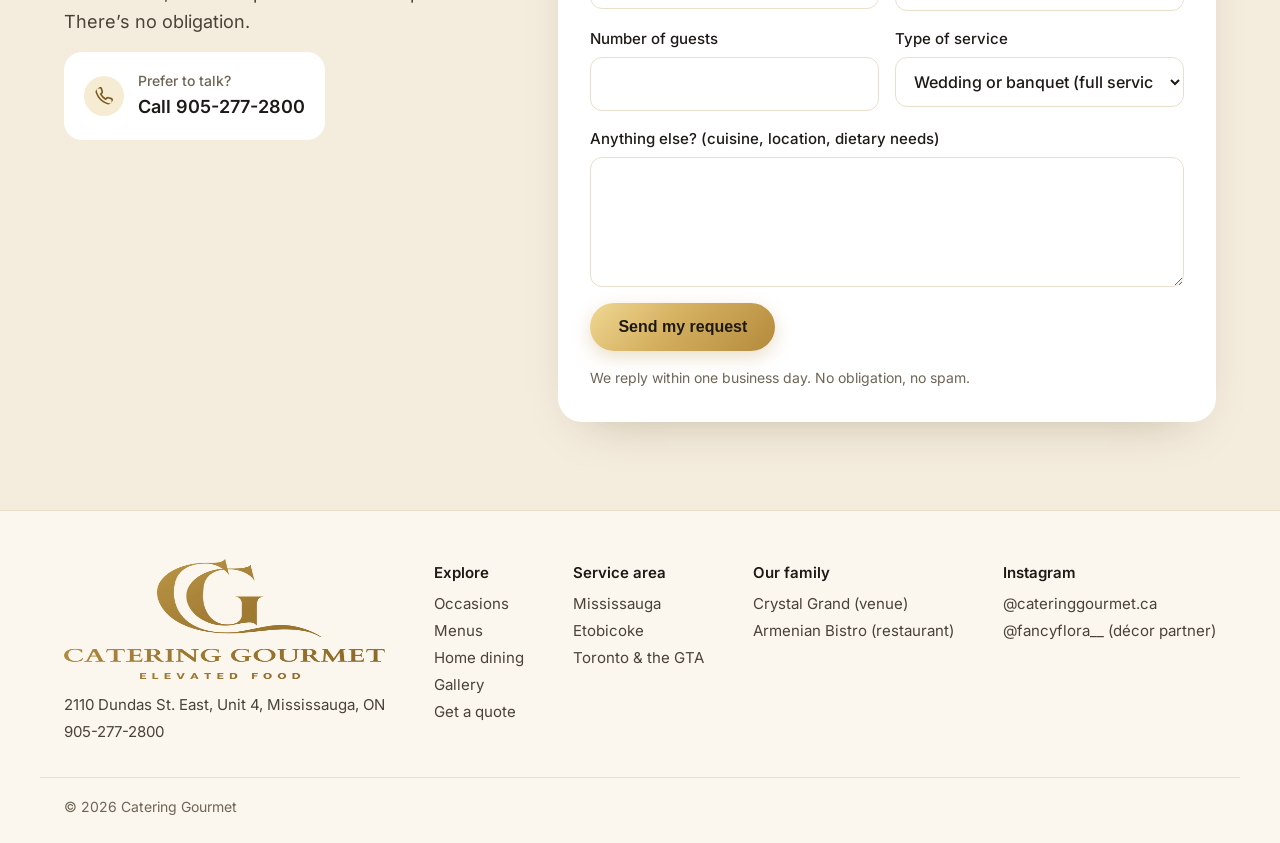
==== commit 843bd782: "Tell the company story: catering since 1999, Crystal Grand 2007, Armenian Bistro 2018 Co-Authored-By" ====
--- a/index.html
+++ b/index.html
@@ -4,7 +4,7 @@
 <meta charset="utf-8">
 <meta name="viewport" content="width=device-width, initial-scale=1">
 <title>Catering in Mississauga, Etobicoke &amp; Toronto | Catering Gourmet</title>
-<meta name="description" content="Wedding, party and corporate catering in Mississauga, Etobicoke and Toronto. Full-service events, drop-off platters and luxury home dinners, with Armenian, Canadian, Ukrainian and Russian menus. Free quotes within one business day.">
+<meta name="description" content="Catering since 1999. Wedding, party and corporate catering in Mississauga, Etobicoke and Toronto. Full-service events, drop-off platters and luxury home dinners, with Armenian, Canadian, Ukrainian and Russian menus. Free quotes within one business day.">
 <link rel="canonical" href="https://cateringgourmet.ca/">
 <meta name="theme-color" content="#FFFFFF">
 <meta property="og:title" content="Catering Gourmet | Catering in Mississauga, Etobicoke &amp; Toronto">
@@ -18,7 +18,7 @@
 <link rel="preload" as="image" href="images/family-banquet.webp" imagesrcset="images/family-banquet-800.webp 800w, images/family-banquet-1200.webp 1200w, images/family-banquet.webp 1800w" imagesizes="(max-width: 900px) 100vw, 60vw" fetchpriority="high">
 <link rel="preload" as="font" type="font/woff2" href="fonts/inter-latin.woff2" crossorigin>
 <link rel="preload" as="font" type="font/woff2" href="fonts/cormorant-garamond-latin.woff2" crossorigin>
-<link rel="stylesheet" href="styles.css?v=20261127">
+<link rel="stylesheet" href="styles.css?v=20261127b">
 <script type="application/ld+json">
 {
   "@context": "https://schema.org",
@@ -28,6 +28,7 @@
   "url": "https://cateringgourmet.ca/",
   "logo": "https://cateringgourmet.ca/images/logo.png",
   "image": "https://cateringgourmet.ca/images/family-banquet.webp",
+  "foundingDate": "1999",
   "telephone": "+1-905-277-2800",
   "servesCuisine": ["Armenian", "Canadian", "Ukrainian", "Russian"],
   "areaServed": [
@@ -77,17 +78,17 @@
   <section class="hero">
     <div class="wrap hero-grid">
       <div class="hero-copy">
-        <span class="pill">Mississauga &middot; Etobicoke &middot; Toronto</span>
+        <span class="pill">Catering since 1999 &middot; Mississauga &amp; Toronto</span>
         <h1>Catering that makes every gathering <span class="accent">unforgettable</span></h1>
-        <p class="lead">Weddings, birthdays, office lunches and family feasts. Cooked from scratch in our Mississauga kitchen and served by our own team, or delivered ready to enjoy.</p>
+        <p class="lead">For nearly three decades we&rsquo;ve brought Armenian, Ukrainian and Russian hospitality to celebrations across the GTA. Full service with our own team, or delivered ready to enjoy.</p>
         <div class="actions">
           <a class="btn" href="#quote">Get a free quote</a>
           <a class="btn btn-ghost" href="tel:+19052772800"><svg aria-hidden="true" width="18" height="18" viewBox="0 0 24 24" fill="none" stroke="currentColor" stroke-width="2" stroke-linecap="round" stroke-linejoin="round"><path d="M22 16.9v3a2 2 0 0 1-2.2 2 19.8 19.8 0 0 1-8.6-3.1 19.5 19.5 0 0 1-6-6A19.8 19.8 0 0 1 2.1 4.2 2 2 0 0 1 4.1 2h3a2 2 0 0 1 2 1.7c.1.9.4 1.8.7 2.7a2 2 0 0 1-.5 2.1L8 9.8a16 16 0 0 0 6 6l1.3-1.3a2 2 0 0 1 2.1-.4c.9.3 1.8.6 2.7.7a2 2 0 0 1 1.7 2z"/></svg>Call 905-277-2800</a>
         </div>
         <ul class="hero-points">
+          <li>Trusted by GTA families since 1999</li>
           <li>Free quote within one business day</li>
-          <li>From 10 guests to full banquet halls</li>
-          <li>Preferred caterer at Crystal Grand</li>
+                    <li>Preferred caterer at Crystal Grand</li>
         </ul>
       </div>
       <div class="hero-media" aria-label="Photos from our events">
@@ -306,15 +307,21 @@
   <section id="family" class="block tint">
     <div class="wrap">
       <div class="section-head">
-        <span class="eyebrow">Our family</span>
-        <h2>Part of a family of hospitality</h2>
-        <p>Catering Gourmet shares its kitchen and its standards with a banquet venue and a restaurant. Hold your whole wedding under one roof, or taste our cooking over dinner before you plan.</p>
-      </div>
+        <span class="eyebrow">Our story</span>
+        <h2>Nearly three decades of celebrations</h2>
+        <p>We started catering in 1999, bringing the generous tables of Armenian, Ukrainian and Russian cooking to Toronto and Mississauga&rsquo;s international community. What began in one kitchen has grown into a family of hospitality: a banquet venue, a restaurant and the catering team that ties them together.</p>
+      </div>
+      <ol class="timeline">
+        <li><span class="year">1999</span><strong>Catering Gourmet begins</strong><span>Weddings, christenings and family feasts across the GTA.</span></li>
+        <li><span class="year">2007</span><strong>Crystal Grand opens</strong><span>Our own European-inspired event venue in Mississauga.</span></li>
+        <li><span class="year">2018</span><strong>Armenian Bistro opens</strong><span>Fast-casual Yerevan-style food in Etobicoke.</span></li>
+        <li><span class="year">Today</span><strong>Still growing</strong><span>The same recipes and care, for a new generation of hosts.</span></li>
+      </ol>
       <div class="family">
         <article>
           <img class="family-logo" src="images/crystal-grand-logo.webp" alt="Crystal Grand" width="272" height="100" loading="lazy">
           <span class="eyebrow">Preferred venue for weddings &amp; events</span>
-          <p>A European-inspired banquet hall in Mississauga, at the same address as our kitchen on Dundas Street East, with three rooms for celebrations of every size.</p>
+          <p>Our own event venue since 2007: a European-inspired banquet hall in Mississauga, at the same address as our kitchen on Dundas Street East, with three rooms for celebrations of every size.</p>
           <ul>
             <li><strong>Grand Hall</strong><span>150&ndash;300 guests</span></li>
             <li><strong>Petit Hall</strong><span>50&ndash;100 guests</span></li>
@@ -325,7 +332,7 @@
         <article>
           <img class="family-logo" src="images/armenian-bistro-logo.webp" alt="Armenian Bistro" width="182" height="100" loading="lazy">
           <span class="eyebrow">Ontario&rsquo;s only Yerevan-style restaurant</span>
-          <p>Authentic Yerevan-style Armenian food in Etobicoke: smoky shashlik from the grill, golden chebureki and generous platters to share. Dine in or take out.</p>
+          <p>Our fast-casual restaurant in Etobicoke, opened in 2018: smoky shashlik from the grill, golden chebureki and generous platters to share. Dine in or take out.</p>
           <ul>
             <li><strong>Location</strong><span>5487 Dundas St. West, Etobicoke</span></li>
             <li><strong>Phone</strong><span><a href="tel:+14169478177">416-947-8177</a></span></li>
--- a/styles.css
+++ b/styles.css
@@ -268,3 +268,11 @@
   .mobile-bar a:first-child{flex:0 0 38%;border:1.5px solid var(--line);color:var(--ink)}
   .mobile-bar .btn{padding:0 16px}
 }
+
+/* Timeline */
+.timeline{list-style:none;margin:0 0 40px;padding:0;display:grid;grid-template-columns:repeat(4,minmax(0,1fr));gap:16px;position:relative}
+.timeline li{display:flex;flex-direction:column;gap:6px;padding:22px 22px 24px;background:var(--white);border-radius:var(--r);border-top:3px solid var(--gold)}
+.timeline .year{font-family:var(--serif);font-size:38px;font-weight:700;line-height:1;color:var(--gold-dark)}
+.timeline strong{font-size:17px}
+.timeline li span:last-child{font-size:15px;color:var(--ink-2)}
+@media (max-width:820px){.timeline{grid-template-columns:repeat(2,minmax(0,1fr));gap:10px}.timeline li{padding:16px}.timeline .year{font-size:30px}}
